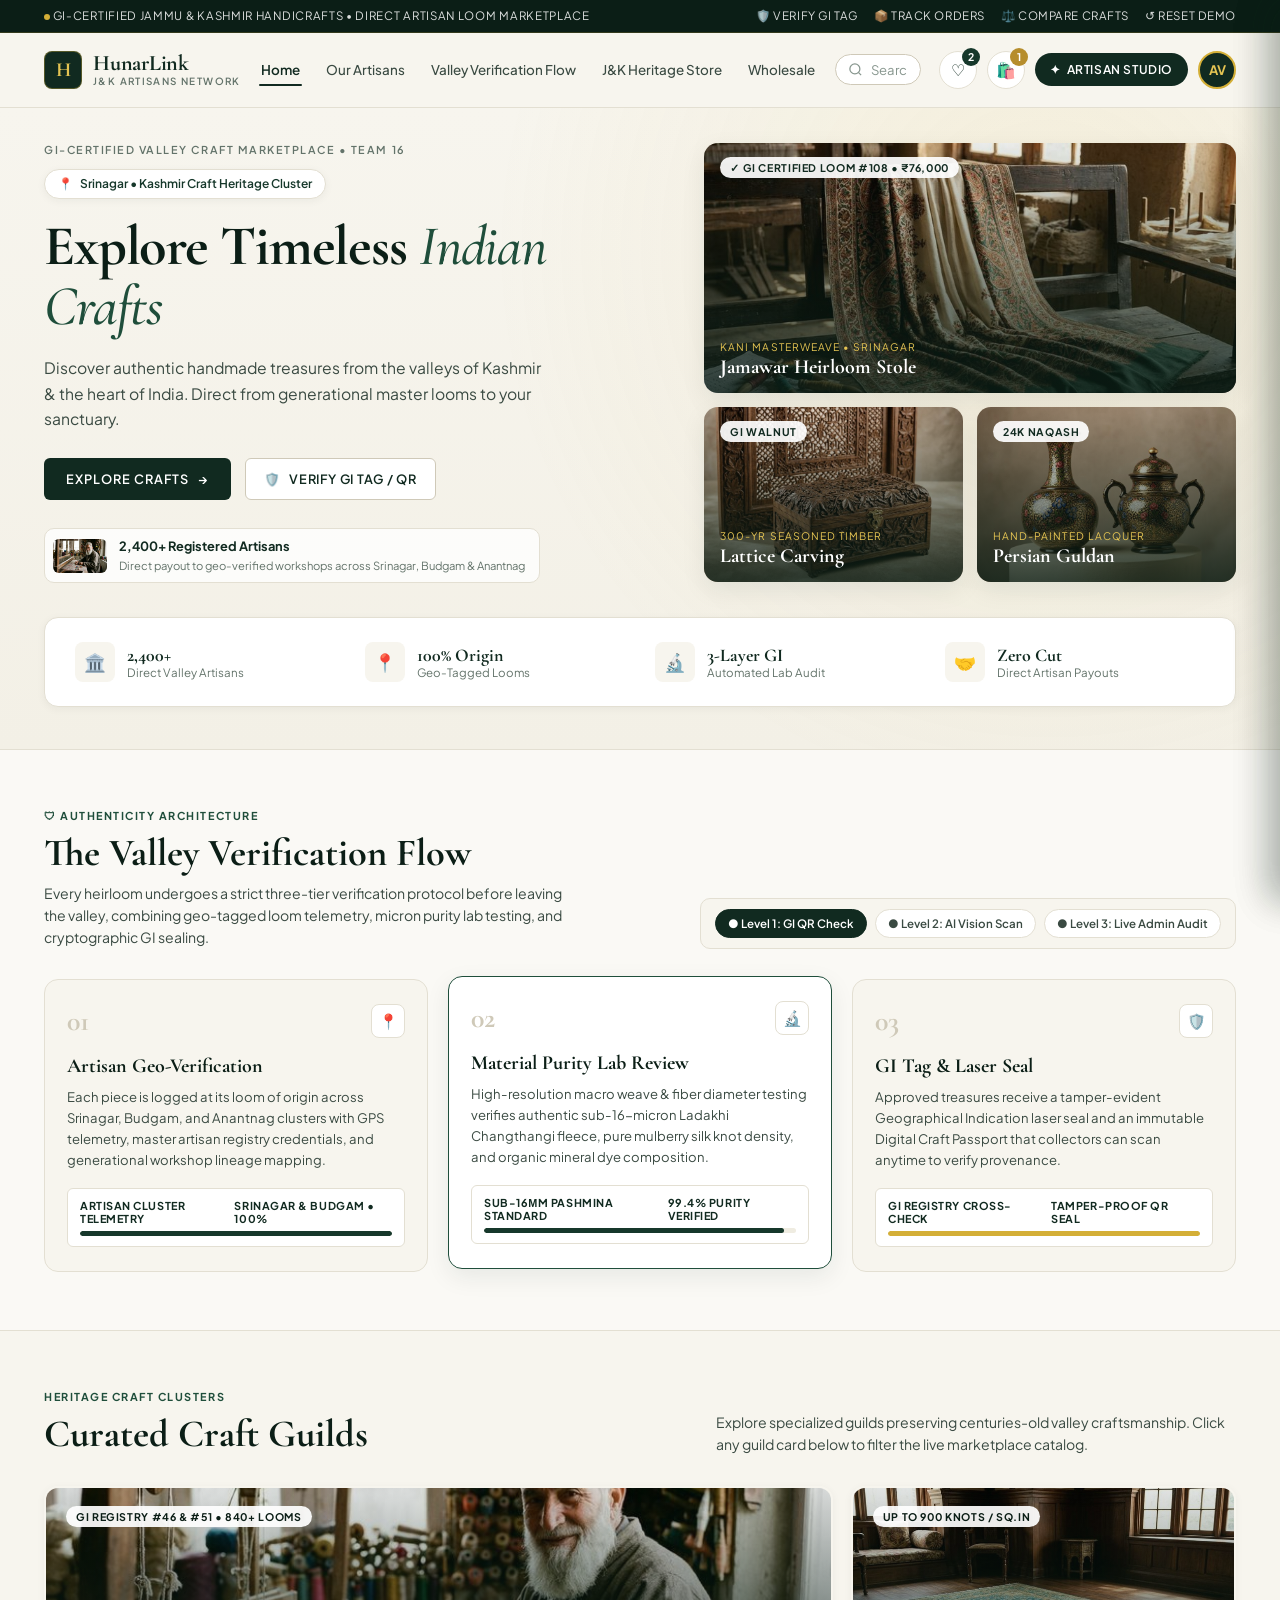
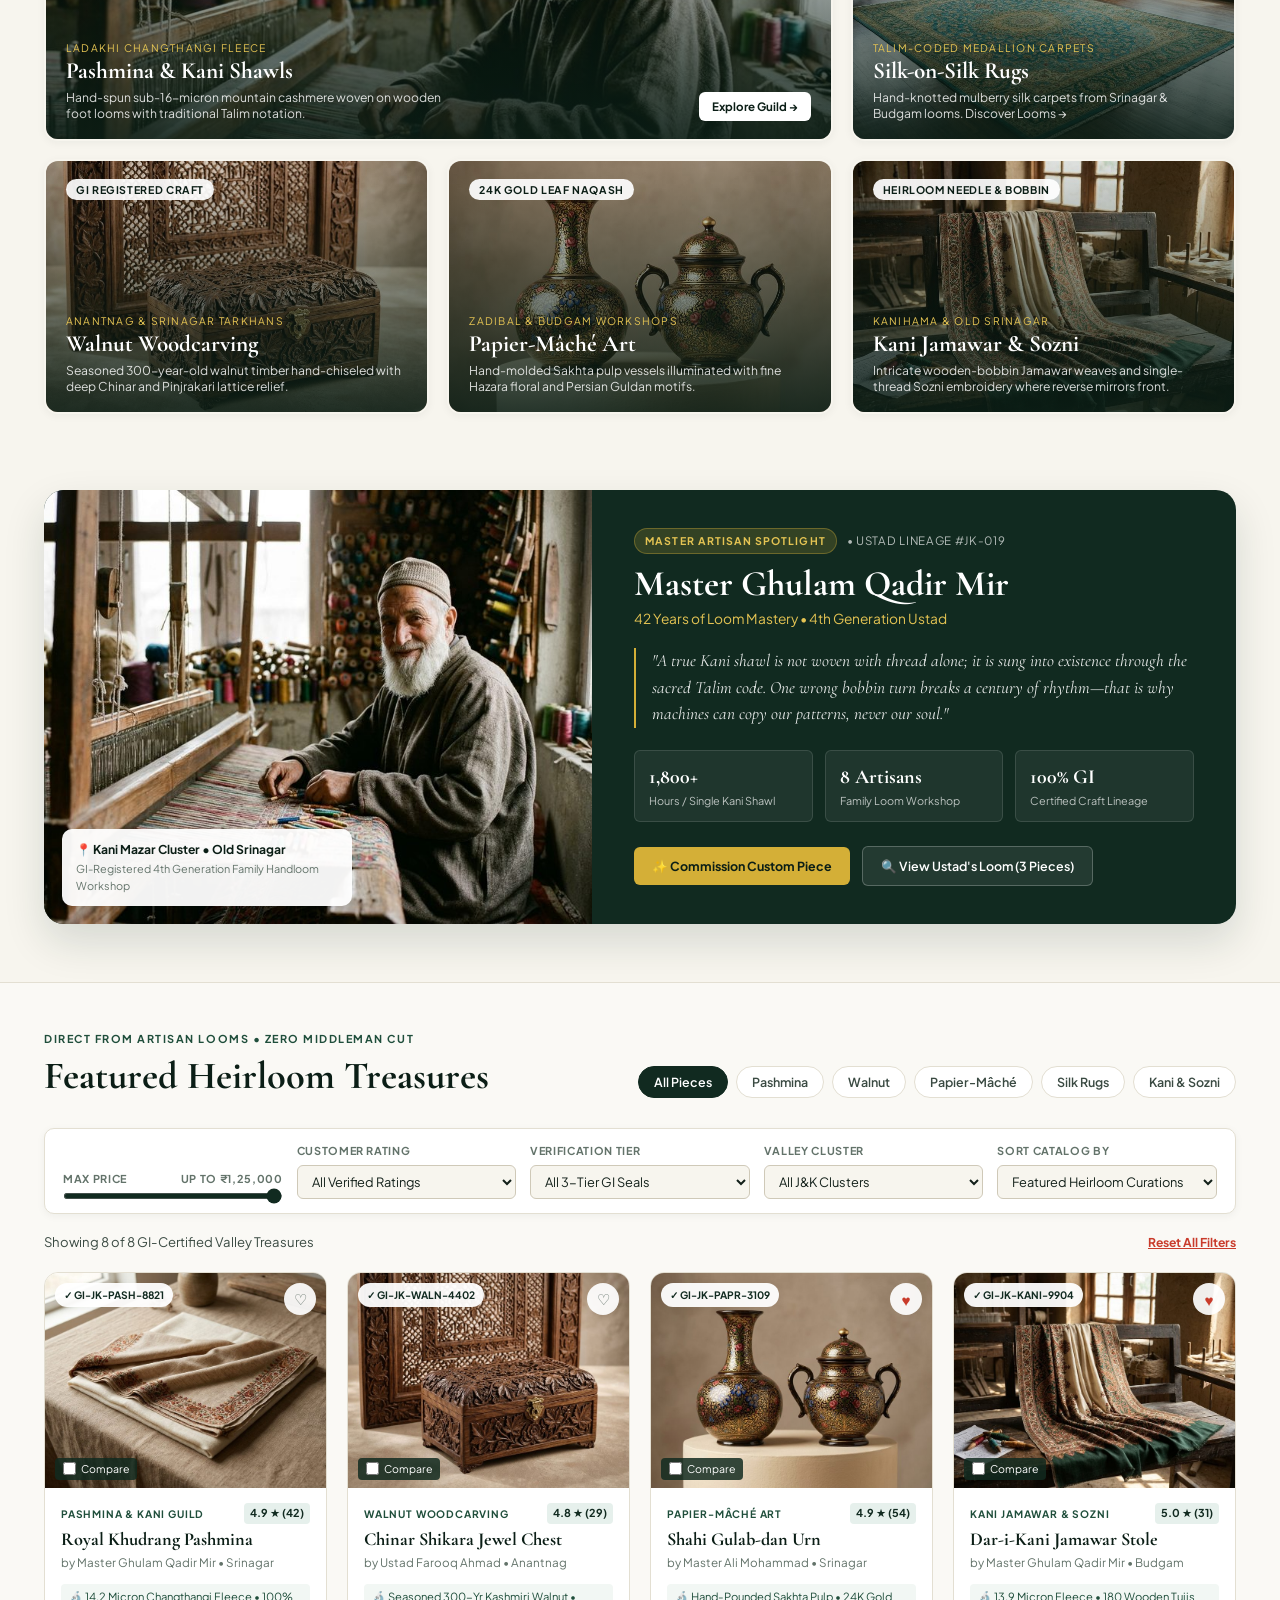
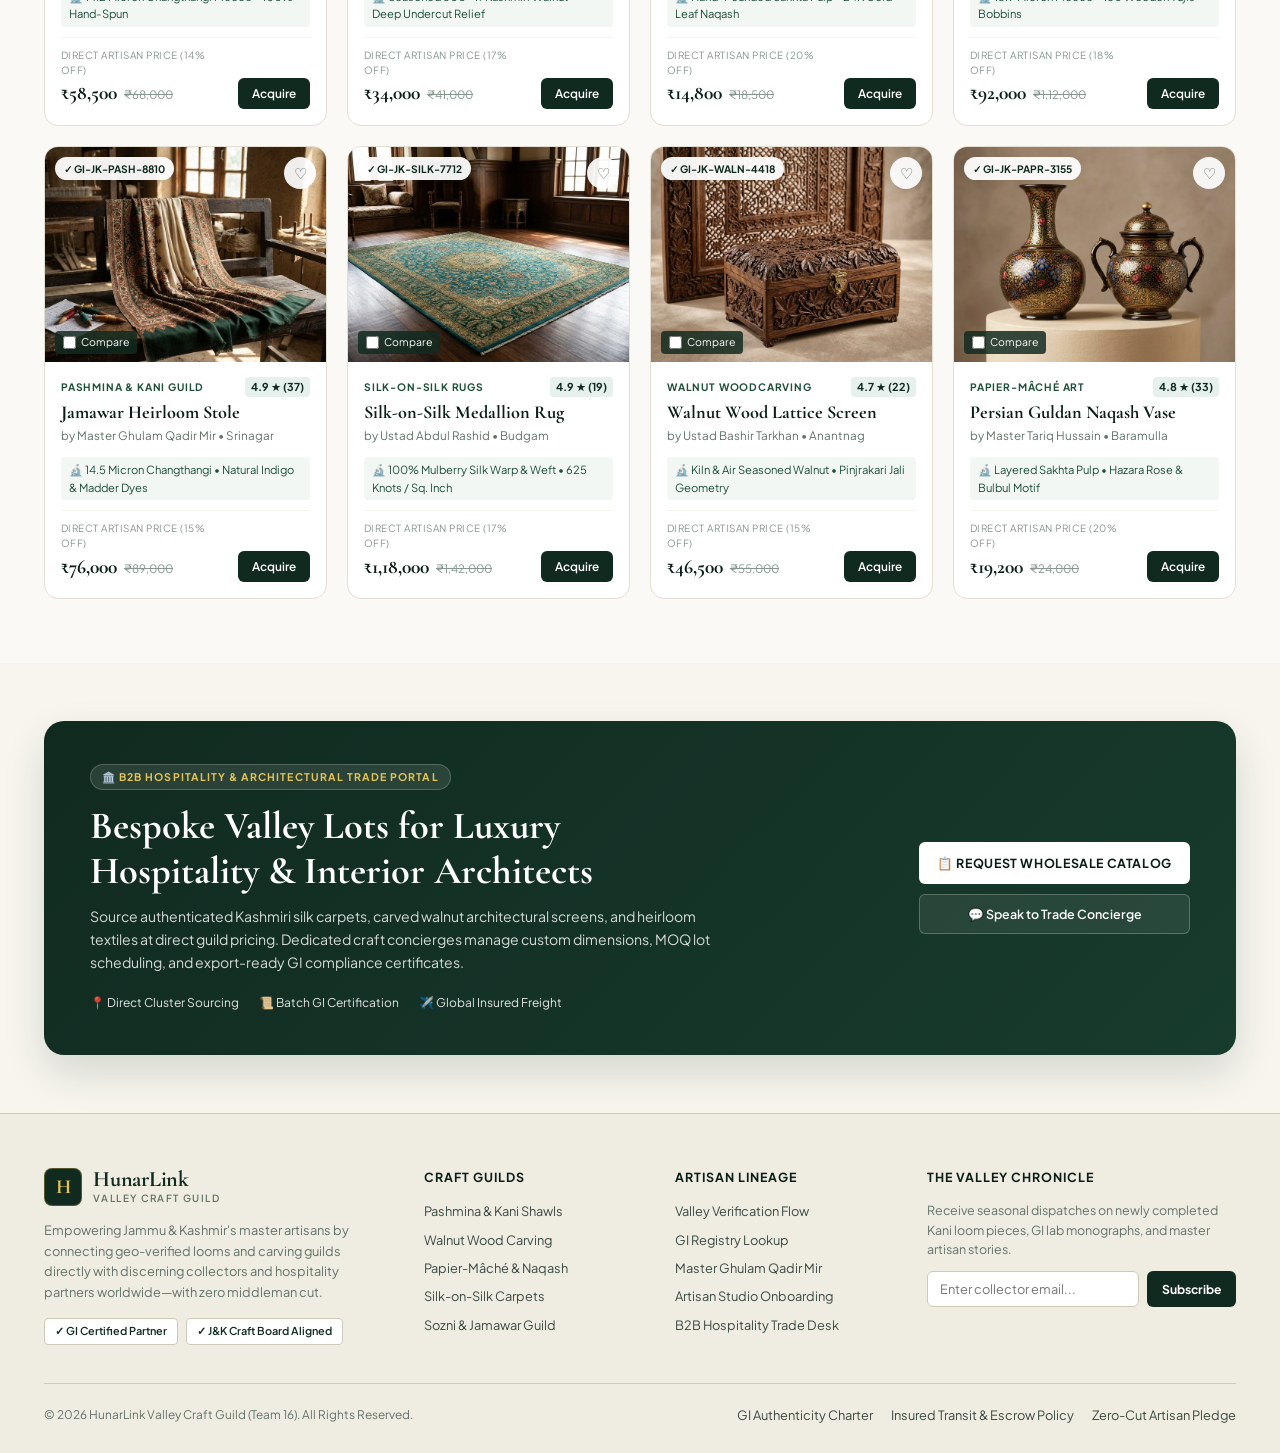
==== hunarlink_valley_craft_guild_gi_certified_kashmiri_handicrafts_marketplace.html @ dc8dcd60 "Initial public HunarLink marketplace site" ====
<!DOCTYPE html>
<html lang="en">
<head>
  <meta charset="UTF-8">
  <meta name="viewport" content="width=device-width, initial-scale=1.0">
  <title>HunarLink — Valley Craft Guild | GI-Certified Kashmiri Handicrafts Marketplace</title>
  <link rel="preconnect" href="https://fonts.googleapis.com">
  <link rel="preconnect" href="https://fonts.gstatic.com" crossorigin>
  <link href="https://fonts.googleapis.com/css2?family=Cormorant+Garamond:ital,wght@0,600;0,700;1,500&family=Plus+Jakarta+Sans:wght@400;500;600;700&display=swap" rel="stylesheet" media="print" onload="this.media='all'">
  <link rel="stylesheet" href="hunarlink_valley_craft_guild_gi_certified_kashmiri_handicrafts_marketplace.css">
</head>
<body>

  <!-- 1. Top Utility Bar -->
  <div class="utility-bar">
    <div class="container utility-inner">
      <div class="utility-left">
        <span><span class="utility-dot"></span> GI-Certified Jammu &amp; Kashmir Handicrafts • Direct Artisan Loom Marketplace</span>
      </div>
      <div class="utility-actions">
        <button type="button" class="utility-link-btn" onclick="openGiVerifyModal('GI-JK-PASH-8821')">🛡️ Verify GI Tag</button>
        <button type="button" class="utility-link-btn" onclick="openOrdersModal()">📦 Track Orders</button>
        <button type="button" class="utility-link-btn" onclick="openCompareModal()">⚖️ Compare Crafts</button>
        <button type="button" class="utility-link-btn" onclick="resetDemoStorage()">↺ Reset Demo</button>
      </div>
    </div>
  </div>

  <!-- Sticky Main Header -->
  <header class="site-header" id="site-header">
    <div class="container header-inner">
      <button type="button" class="brand-logo" id="brand-home-trigger" onclick="resetAllFilters(); window.scrollTo({top:0, behavior:'smooth'})">
        <span class="brand-emblem">H</span>
        <span class="brand-text-wrap">
          <span class="brand-title">HunarLink</span>
          <span class="brand-subtitle">J&amp;K Artisans Network </span>
        </span>
      </button>

      <nav class="main-nav" aria-label="Primary Navigation">
        <button type="button" class="nav-item-btn active" onclick="window.scrollTo({top:0, behavior:'smooth'})">Home</button>
        <button type="button" class="nav-item-btn" onclick="document.getElementById('craft-guilds-section').scrollIntoView({behavior:'smooth'})">Our Artisans </button>
        <button type="button" class="nav-item-btn" onclick="document.getElementById('verification-section').scrollIntoView({behavior:'smooth'})">Valley Verification Flow</button>
        <button type="button" class="nav-item-btn" onclick="document.getElementById('marketplace-section').scrollIntoView({behavior:'smooth'})">J&K Heritage Store</button>
        <button type="button" class="nav-item-btn" onclick="document.getElementById('b2b-wholesale-section').scrollIntoView({behavior:'smooth'})">Wholesale</button>
      </nav>

      <!-- Live Search Bar -->
      <div class="header-search-wrap">
        <div class="header-search-box">
          <svg class="search-icon-svg" viewBox="0 0 24 24" fill="none" stroke="currentColor" stroke-width="2">
            <circle cx="11" cy="11" r="8"></circle>
            <line x1="21" y1="21" x2="16.65" y2="16.65"></line>
          </svg>
          <input type="text" id="global-search-input" class="header-search-input" placeholder="Search craft, artisan, GI ID...">
          <button type="button" id="search-clear-btn" class="search-clear-btn" aria-label="Clear Search">✕</button>
        </div>
        <div id="search-suggestions" class="search-suggestions-dropdown"></div>
      </div>

      <!-- Right Controls: Wishlist, Cart, Artisan Studio, Profile -->
      <div class="header-controls">
        <button type="button" class="icon-badge-btn" id="wishlist-btn" onclick="toggleDrawer('wishlist-drawer', true)" aria-label="Open Wishlist">
          <span>♡</span>
          <span class="badge-counter" id="wishlist-count">2</span>
        </button>

        <button type="button" class="icon-badge-btn" id="cart-btn" onclick="toggleDrawer('cart-drawer', true)" aria-label="Open Shopping Bag">
          <span>🛍️</span>
          <span class="badge-counter gold" id="cart-count">1</span>
        </button>

        <button type="button" class="btn-artisan-studio" id="artisan-studio-btn" onclick="openArtisanStudioModal()">
          <span>✦</span> Artisan Studio
        </button>

        <div class="profile-dropdown-wrap">
          <button type="button" class="profile-avatar-btn" id="profile-menu-btn" aria-label="Collector Profile Menu">AV</button>
          <div class="profile-menu" id="profile-menu">
            <div class="profile-menu-header">
              <div class="profile-menu-name">Demo Collector</div>
              <div class="profile-menu-role">Verified Valley Collector • J&amp;K</div>
            </div>
            <button type="button" class="profile-menu-item" onclick="openOrdersModal()">
              <span>📦 My Orders &amp; Live Tracking</span>
              <span>→</span>
            </button>
            <button type="button" class="profile-menu-item" onclick="toggleDrawer('wishlist-drawer', true)">
              <span>♡ Saved Heirloom Wishlist</span>
              <span>→</span>
            </button>
            <button type="button" class="profile-menu-item" onclick="openGiVerifyModal('GI-JK-PASH-8821')">
              <span>🛡️ GI Registry Verifier</span>
              <span>→</span>
            </button>
            <button type="button" class="profile-menu-item" onclick="resetDemoStorage()">
              <span>↺ Reset Demo Catalog</span>
              <span>→</span>
            </button>
          </div>
        </div>
      </div>
    </div>
  </header>

  <!-- 2. Hero Showcase Section -->
  <section class="hero-section" id="hero-section">
    <div class="container">
      <div class="hero-grid">
        <div>
          <div class="hero-overline">GI-CERTIFIED VALLEY CRAFT MARKETPLACE • TEAM 16</div>
          <div class="hero-location-pill">
            <span>📍</span>
            <span>Srinagar • Kashmir Craft Heritage Cluster</span>
          </div>
          <h1 class="hero-title">
            Explore Timeless <em>Indian Crafts</em>
          </h1>
          <p class="hero-subtitle">
            Discover authentic handmade treasures from the valleys of Kashmir &amp; the heart of India. Direct from generational master looms to your sanctuary.
          </p>
          <div class="hero-cta-row">
            <button type="button" class="btn-primary-forest" id="hero-explore-btn" onclick="document.getElementById('marketplace-section').scrollIntoView({behavior:'smooth'})">
              <span>Explore Crafts</span>
              <span>→</span>
            </button>
            <button type="button" class="btn-outline-ivory" id="hero-verify-btn" onclick="openGiVerifyModal('GI-JK-PASH-8810')">
              <span>🛡️</span>
              <span>Verify GI Tag / QR</span>
            </button>
          </div>

          <div class="hero-artisan-proof">
            <img src="assets/image_1.jpg" alt="Registered Kashmiri Artisans" class="proof-thumb">
            <div>
              <div class="proof-title">2,400+ Registered Artisans</div>
              <div class="proof-sub">Direct payout to geo-verified workshops across Srinagar, Budgam &amp; Anantnag</div>
            </div>
          </div>
        </div>

        <!-- Right 3-Card Bento Collage -->
        <div class="hero-bento">
          <button type="button" class="bento-card bento-main" onclick="openProductModal('hl-pash-005')">
            <img src="assets/image_2.jpg" alt="Jamawar Heirloom Stole">
            <div class="bento-overlay">
              <span class="bento-top-pill">✓ GI Certified Loom #108 • ₹76,000</span>
              <div>
                <span class="bento-kicker">Kani Masterweave • Srinagar</span>
                <div class="bento-name">Jamawar Heirloom Stole</div>
              </div>
            </div>
          </button>

          <button type="button" class="bento-card" onclick="openProductModal('hl-waln-007')">
            <img src="assets/image_3.jpg" alt="Walnut Wood Lattice Carving">
            <div class="bento-overlay">
              <span class="bento-top-pill">GI Walnut</span>
              <div>
                <span class="bento-kicker">300-Yr Seasoned Timber</span>
                <div class="bento-name">Lattice Carving</div>
              </div>
            </div>
          </button>

          <button type="button" class="bento-card" onclick="openProductModal('hl-papr-008')">
            <img src="assets/image_4.jpg" alt="Persian Guldan Papier-Mache">
            <div class="bento-overlay">
              <span class="bento-top-pill">24K Naqash</span>
              <div>
                <span class="bento-kicker">Hand-Painted Lacquer</span>
                <div class="bento-name">Persian Guldan</div>
              </div>
            </div>
          </button>
        </div>
      </div>

      <!-- 4-KPI Trust Bar -->
      <div class="trust-bar">
        <button type="button" class="trust-item" onclick="document.getElementById('artisan-spotlight-section').scrollIntoView({behavior:'smooth'})">
          <div class="trust-icon-box">🏛️</div>
          <div>
            <div class="trust-value">2,400+</div>
            <div class="trust-label">Direct Valley Artisans</div>
          </div>
        </button>

        <button type="button" class="trust-item" onclick="openGiVerifyModal('GI-JK-PASH-8821')">
          <div class="trust-icon-box">📍</div>
          <div>
            <div class="trust-value">100% Origin</div>
            <div class="trust-label">Geo-Tagged Looms</div>
          </div>
        </button>

        <button type="button" class="trust-item" onclick="document.getElementById('verification-section').scrollIntoView({behavior:'smooth'})">
          <div class="trust-icon-box">🔬</div>
          <div>
            <div class="trust-value">3-Layer GI</div>
            <div class="trust-label">Automated Lab Audit</div>
          </div>
        </button>

        <button type="button" class="trust-item" onclick="toggleDrawer('cart-drawer', true)">
          <div class="trust-icon-box">🤝</div>
          <div>
            <div class="trust-value">Zero Cut</div>
            <div class="trust-label">Direct Artisan Payouts</div>
          </div>
        </button>
      </div>
    </div>
  </section>

  <!-- 3. The Valley Verification Flow -->
  <section class="verification-section" id="verification-section">
    <div class="container">
      <div class="section-header-split">
        <div>
          <div class="section-kicker">🛡 AUTHENTICITY ARCHITECTURE</div>
          <h2 class="section-title">The Valley Verification Flow</h2>
          <p class="section-desc">
            Every heirloom undergoes a strict three-tier verification protocol before leaving the valley, combining geo-tagged loom telemetry, micron purity lab testing, and cryptographic GI sealing.
          </p>
        </div>
        <div class="verification-pills-box">
          <button type="button" class="verify-pill-btn active" onclick="openGiVerifyModal('GI-JK-PASH-8821')">● Level 1: GI QR Check</button>
          <button type="button" class="verify-pill-btn" onclick="openGiVerifyModal('GI-JK-KANI-9904')">● Level 2: AI Vision Scan</button>
          <button type="button" class="verify-pill-btn" onclick="openGiVerifyModal('GI-JK-SILK-7712')">● Level 3: Live Admin Audit</button>
        </div>
      </div>

      <div class="verification-cards-grid">
        <button type="button" class="verify-step-card" onclick="openGiVerifyModal('GI-JK-PASH-8821')">
          <div>
            <div class="verify-card-top">
              <span class="verify-step-num">01</span>
              <span class="verify-step-icon">📍</span>
            </div>
            <h3 class="verify-step-title">Artisan Geo-Verification</h3>
            <p class="verify-step-body">
              Each piece is logged at its loom of origin across Srinagar, Budgam, and Anantnag clusters with GPS telemetry, master artisan registry credentials, and generational workshop lineage mapping.
            </p>
          </div>
          <div class="verify-meter-box">
            <div class="verify-meter-labels">
              <span>Artisan Cluster Telemetry</span>
              <span>Srinagar &amp; Budgam • 100%</span>
            </div>
            <div class="verify-meter-bar">
              <div class="verify-meter-fill" style="width: 100%;"></div>
            </div>
          </div>
        </button>

        <button type="button" class="verify-step-card highlighted" onclick="openGiVerifyModal('GI-JK-KANI-9904')">
          <div>
            <div class="verify-card-top">
              <span class="verify-step-num">02</span>
              <span class="verify-step-icon">🔬</span>
            </div>
            <h3 class="verify-step-title">Material Purity Lab Review</h3>
            <p class="verify-step-body">
              High-resolution macro weave &amp; fiber diameter testing verifies authentic sub-16-micron Ladakhi Changthangi fleece, pure mulberry silk knot density, and organic mineral dye composition.
            </p>
          </div>
          <div class="verify-meter-box">
            <div class="verify-meter-labels">
              <span>Sub-16µm Pashmina Standard</span>
              <span>99.4% Purity Verified</span>
            </div>
            <div class="verify-meter-bar">
              <div class="verify-meter-fill" style="width: 96%;"></div>
            </div>
          </div>
        </button>

        <button type="button" class="verify-step-card" onclick="openGiVerifyModal('GI-JK-SILK-7712')">
          <div>
            <div class="verify-card-top">
              <span class="verify-step-num">03</span>
              <span class="verify-step-icon">🛡️</span>
            </div>
            <h3 class="verify-step-title">GI Tag &amp; Laser Seal</h3>
            <p class="verify-step-body">
              Approved treasures receive a tamper-evident Geographical Indication laser seal and an immutable Digital Craft Passport that collectors can scan anytime to verify provenance.
            </p>
          </div>
          <div class="verify-meter-box">
            <div class="verify-meter-labels">
              <span>GI Registry Cross-Check</span>
              <span>Tamper-Proof QR Seal</span>
            </div>
            <div class="verify-meter-bar">
              <div class="verify-meter-fill gold" style="width: 100%;"></div>
            </div>
          </div>
        </button>
      </div>
    </div>
  </section>

  <!-- 4. Curated Craft Guilds (5-Card Bento Grid) -->
  <section class="guilds-section" id="craft-guilds-section">
    <div class="container">
      <div class="section-header-split">
        <div>
          <div class="section-kicker">HERITAGE CRAFT CLUSTERS</div>
          <h2 class="section-title">Curated Craft Guilds</h2>
        </div>
        <p class="section-desc" style="margin-top: 0;">
          Explore specialized guilds preserving centuries-old valley craftsmanship. Click any guild card below to filter the live marketplace catalog.
        </p>
      </div>

      <div class="guilds-bento-grid">
        <button type="button" class="guild-bento-card span-2" data-guild="pashmina" onclick="setCategoryFilter('pashmina', true)">
          <img src="assets/image_1.jpg" alt="Pashmina and Kani Shawls Guild">
          <div class="guild-bento-overlay">
            <span class="guild-top-tag">GI Registry #46 &amp; #51 • 840+ Looms</span>
            <div class="guild-bottom-row">
              <div>
                <div class="guild-card-kicker">Ladakhi Changthangi Fleece</div>
                <div class="guild-card-title">Pashmina &amp; Kani Shawls</div>
                <p class="guild-card-desc">Hand-spun sub-16-micron mountain cashmere woven on wooden foot looms with traditional Talim notation.</p>
              </div>
              <span class="guild-cta-pill">Explore Guild →</span>
            </div>
          </div>
        </button>

        <button type="button" class="guild-bento-card" data-guild="silk-rugs" onclick="setCategoryFilter('silk-rugs', true)">
          <img src="assets/image_5.jpg" alt="Silk-on-Silk Rugs Guild">
          <div class="guild-bento-overlay">
            <span class="guild-top-tag">Up to 900 Knots / Sq.In</span>
            <div>
              <div class="guild-card-kicker">Talim-Coded Medallion Carpets</div>
              <div class="guild-card-title">Silk-on-Silk Rugs</div>
              <p class="guild-card-desc">Hand-knotted mulberry silk carpets from Srinagar &amp; Budgam looms. Discover Looms →</p>
            </div>
          </div>
        </button>

        <button type="button" class="guild-bento-card" data-guild="walnut" onclick="setCategoryFilter('walnut', true)">
          <img src="assets/image_3.jpg" alt="Walnut Woodcarving Guild">
          <div class="guild-bento-overlay">
            <span class="guild-top-tag">GI Registered Craft</span>
            <div>
              <div class="guild-card-kicker">Anantnag &amp; Srinagar Tarkhans</div>
              <div class="guild-card-title">Walnut Woodcarving</div>
              <p class="guild-card-desc">Seasoned 300-year-old walnut timber hand-chiseled with deep Chinar and Pinjrakari lattice relief.</p>
            </div>
          </div>
        </button>

        <button type="button" class="guild-bento-card" data-guild="papier-mache" onclick="setCategoryFilter('papier-mache', true)">
          <img src="assets/image_4.jpg" alt="Papier-Mache Art Guild">
          <div class="guild-bento-overlay">
            <span class="guild-top-tag">24K Gold Leaf Naqash</span>
            <div>
              <div class="guild-card-kicker">Zadibal &amp; Budgam Workshops</div>
              <div class="guild-card-title">Papier-Mâché Art</div>
              <p class="guild-card-desc">Hand-molded Sakhta pulp vessels illuminated with fine Hazara floral and Persian Guldan motifs.</p>
            </div>
          </div>
        </button>

        <button type="button" class="guild-bento-card" data-guild="sozni" onclick="setCategoryFilter('sozni', true)">
          <img src="assets/image_2.jpg" alt="Kani Jamawar and Sozni Guild">
          <div class="guild-bento-overlay">
            <span class="guild-top-tag">Heirloom Needle &amp; Bobbin</span>
            <div>
              <div class="guild-card-kicker">Kanihama &amp; Old Srinagar</div>
              <div class="guild-card-title">Kani Jamawar &amp; Sozni</div>
              <p class="guild-card-desc">Intricate wooden-bobbin Jamawar weaves and single-thread Sozni embroidery where reverse mirrors front.</p>
            </div>
          </div>
        </button>
      </div>
    </div>
  </section>

  <!-- 5. Master Artisan Spotlight -->
  <section class="spotlight-section" id="artisan-spotlight-section">
    <div class="container">
      <div class="spotlight-card">
        <div class="spotlight-img-col">
          <img src="assets/image_1.jpg" alt="Master Ghulam Qadir Mir at his Kani Loom">
          <div class="spotlight-floating-badge">
            <div class="spotlight-badge-title">📍 Kani Mazar Cluster • Old Srinagar</div>
            <div class="spotlight-badge-sub">GI-Registered 4th Generation Family Handloom Workshop</div>
          </div>
        </div>

        <div class="spotlight-content-col">
          <div class="spotlight-kicker-row">
            <span class="spotlight-pill">Master Artisan Spotlight</span>
            <span class="spotlight-lineage">• Ustad Lineage #JK-019</span>
          </div>
          <h2 class="spotlight-name">Master Ghulam Qadir Mir</h2>
          <div class="spotlight-role">42 Years of Loom Mastery • 4th Generation Ustad</div>
          <blockquote class="spotlight-quote">
            "A true Kani shawl is not woven with thread alone; it is sung into existence through the sacred Talim code. One wrong bobbin turn breaks a century of rhythm—that is why machines can copy our patterns, never our soul."
          </blockquote>

          <div class="spotlight-stats-row">
            <div class="spotlight-stat-box">
              <div class="spotlight-stat-val">1,800+</div>
              <div class="spotlight-stat-lbl">Hours / Single Kani Shawl</div>
            </div>
            <div class="spotlight-stat-box">
              <div class="spotlight-stat-val">8 Artisans</div>
              <div class="spotlight-stat-lbl">Family Loom Workshop</div>
            </div>
            <div class="spotlight-stat-box">
              <div class="spotlight-stat-val">100% GI</div>
              <div class="spotlight-stat-lbl">Certified Craft Lineage</div>
            </div>
          </div>

          <div class="spotlight-actions">
            <button type="button" class="btn-gold" id="commission-custom-btn" onclick="openCommissionModal()">
              <span>✨ Commission Custom Piece</span>
            </button>
            <button type="button" class="btn-outline-dark" id="view-ustad-loom-btn" onclick="filterByMasterUstad()">
              <span>🔍 View Ustad's Loom (3 Pieces)</span>
            </button>
          </div>
        </div>
      </div>
    </div>
  </section>

  <!-- 6. Featured Heirloom Treasures (Full Flipkart-Style Marketplace) -->
  <section class="marketplace-section" id="marketplace-section">
    <div class="container">
      <div class="section-header-split">
        <div>
          <div class="section-kicker">DIRECT FROM ARTISAN LOOMS • ZERO MIDDLEMAN CUT</div>
          <h2 class="section-title">Featured Heirloom Treasures</h2>
        </div>

        <div class="category-pills-row">
          <button type="button" class="cat-pill-btn active" data-cat="all" onclick="setCategoryFilter('all')">All Pieces</button>
          <button type="button" class="cat-pill-btn" data-cat="pashmina" onclick="setCategoryFilter('pashmina')">Pashmina</button>
          <button type="button" class="cat-pill-btn" data-cat="walnut" onclick="setCategoryFilter('walnut')">Walnut</button>
          <button type="button" class="cat-pill-btn" data-cat="papier-mache" onclick="setCategoryFilter('papier-mache')">Papier-Mâché</button>
          <button type="button" class="cat-pill-btn" data-cat="silk-rugs" onclick="setCategoryFilter('silk-rugs')">Silk Rugs</button>
          <button type="button" class="cat-pill-btn" data-cat="sozni" onclick="setCategoryFilter('sozni')">Kani &amp; Sozni</button>
        </div>
      </div>

      <!-- Flipkart-Style Multi-Filter & Sort Toolbar -->
      <div class="flipkart-filter-bar">
        <div class="filter-group">
          <label class="filter-label" for="price-range-slider">
            <span>Max Price</span>
            <span id="price-slider-val">Up to ₹1,25,000</span>
          </label>
          <input type="range" id="price-range-slider" class="filter-range" min="14000" max="125000" step="1000" value="125000">
        </div>

        <div class="filter-group">
          <label class="filter-label" for="rating-filter">Customer Rating</label>
          <select id="rating-filter" class="filter-select">
            <option value="0">All Verified Ratings</option>
            <option value="4.8">4.8 ★ &amp; Above</option>
            <option value="4.9">4.9 ★ &amp; Above</option>
          </select>
        </div>

        <div class="filter-group">
          <label class="filter-label" for="gi-tier-filter">Verification Tier</label>
          <select id="gi-tier-filter" class="filter-select">
            <option value="0">All 3-Tier GI Seals</option>
            <option value="3">Level 3: Ustad Laser Seal</option>
            <option value="2">Level 2+: Lab Purity Audited</option>
          </select>
        </div>

        <div class="filter-group">
          <label class="filter-label" for="district-filter">Valley Cluster</label>
          <select id="district-filter" class="filter-select">
            <option value="all">All J&amp;K Clusters</option>
            <option value="Srinagar">Srinagar Cluster</option>
            <option value="Budgam">Budgam Cluster</option>
            <option value="Anantnag">Anantnag Cluster</option>
            <option value="Baramulla">Baramulla Cluster</option>
          </select>
        </div>

        <div class="filter-group">
          <label class="filter-label" for="sort-select">Sort Catalog By</label>
          <select id="sort-select" class="filter-select">
            <option value="featured">Featured Heirloom Curations</option>
            <option value="price-asc">Price: Low to High</option>
            <option value="price-desc">Price: High to Low</option>
            <option value="rating-desc">Collector Rating: High to Low</option>
            <option value="hours-desc">Loom Hours: Most Intricate</option>
          </select>
        </div>
      </div>

      <div class="active-filters-strip">
        <div class="results-summary-text" id="results-summary">Showing 8 of 8 GI-Certified Valley Treasures</div>
        <div class="active-chips-wrap">
          <div id="active-filter-chips" style="display: flex; gap: 6px; flex-wrap: wrap;"></div>
          <button type="button" class="btn-reset-filters" id="clear-filters-btn" onclick="resetAllFilters()">Reset All Filters</button>
        </div>
      </div>

      <!-- Dynamic Product Cards Grid -->
      <div class="product-grid" id="product-grid"></div>
    </div>
  </section>

  <!-- 7. B2B Wholesale Banner -->
  <section class="b2b-section" id="b2b-wholesale-section">
    <div class="container">
      <div class="b2b-banner-card">
        <div class="b2b-left">
          <span class="b2b-pill">🏛️ B2B Hospitality &amp; Architectural Trade Portal</span>
          <h2 class="b2b-title">Bespoke Valley Lots for Luxury Hospitality &amp; Interior Architects</h2>
          <p class="b2b-desc">
            Source authenticated Kashmiri silk carpets, carved walnut architectural screens, and heirloom textiles at direct guild pricing. Dedicated craft concierges manage custom dimensions, MOQ lot scheduling, and export-ready GI compliance certificates.
          </p>
          <div class="b2b-perks-row">
            <span>📍 Direct Cluster Sourcing</span>
            <span>📜 Batch GI Certification</span>
            <span>✈️ Global Insured Freight</span>
          </div>
        </div>

        <div class="b2b-right-actions">
          <button type="button" class="btn-white-solid" id="request-wholesale-btn" onclick="openB2BModal()">
            📋 Request Wholesale Catalog
          </button>
          <button type="button" class="btn-outline-dark" id="trade-concierge-btn" style="text-align: center; justify-content: center;" onclick="openB2BModal()">
            💬 Speak to Trade Concierge
          </button>
        </div>
      </div>
    </div>
  </section>

  <!-- 8. Footer & The Valley Chronicle -->
  <footer class="site-footer" id="site-footer">
    <div class="container">
      <div class="footer-grid">
        <div>
          <div class="brand-logo">
            <span class="brand-emblem">H</span>
            <span class="brand-text-wrap">
              <span class="brand-title">HunarLink</span>
              <span class="brand-subtitle">Valley Craft Guild</span>
            </span>
          </div>
          <p class="footer-brand-desc">
            Empowering Jammu &amp; Kashmir's master artisans by connecting geo-verified looms and carving guilds directly with discerning collectors and hospitality partners worldwide—with zero middleman cut.
          </p>
          <div class="footer-badges-row">
            <span class="footer-mini-badge">✓ GI Certified Partner</span>
            <span class="footer-mini-badge">✓ J&amp;K Craft Board Aligned</span>
          </div>
        </div>

        <div>
          <div class="footer-col-title">Craft Guilds</div>
          <ul class="footer-links-list">
            <li><button type="button" class="footer-link-btn" onclick="setCategoryFilter('pashmina', true)">Pashmina &amp; Kani Shawls</button></li>
            <li><button type="button" class="footer-link-btn" onclick="setCategoryFilter('walnut', true)">Walnut Wood Carving</button></li>
            <li><button type="button" class="footer-link-btn" onclick="setCategoryFilter('papier-mache', true)">Papier-Mâché &amp; Naqash</button></li>
            <li><button type="button" class="footer-link-btn" onclick="setCategoryFilter('silk-rugs', true)">Silk-on-Silk Carpets</button></li>
            <li><button type="button" class="footer-link-btn" onclick="setCategoryFilter('sozni', true)">Sozni &amp; Jamawar Guild</button></li>
          </ul>
        </div>

        <div>
          <div class="footer-col-title">Artisan Lineage</div>
          <ul class="footer-links-list">
            <li><button type="button" class="footer-link-btn" onclick="document.getElementById('verification-section').scrollIntoView({behavior:'smooth'})">Valley Verification Flow</button></li>
            <li><button type="button" class="footer-link-btn" onclick="openGiVerifyModal('GI-JK-PASH-8821')">GI Registry Lookup</button></li>
            <li><button type="button" class="footer-link-btn" onclick="filterByMasterUstad()">Master Ghulam Qadir Mir</button></li>
            <li><button type="button" class="footer-link-btn" onclick="openArtisanStudioModal()">Artisan Studio Onboarding</button></li>
            <li><button type="button" class="footer-link-btn" onclick="openB2BModal()">B2B Hospitality Trade Desk</button></li>
          </ul>
        </div>

        <div>
          <div class="footer-col-title">The Valley Chronicle</div>
          <p style="font-size: 0.78rem; color: var(--text-500);">
            Receive seasonal dispatches on newly completed Kani loom pieces, GI lab monographs, and master artisan stories.
          </p>
          <form class="newsletter-form" id="newsletter-form">
            <input type="email" id="newsletter-email" class="newsletter-input" required placeholder="Enter collector email...">
            <button type="submit" class="btn-subscribe">Subscribe</button>
          </form>
        </div>
      </div>

      <div class="footer-bottom-bar">
        <div>© 2026 HunarLink Valley Craft Guild (Team 16). All Rights Reserved.</div>
        <div class="footer-policy-links">
          <button type="button" class="footer-link-btn" onclick="openGiVerifyModal('GI-JK-PASH-8821')">GI Authenticity Charter</button>
          <button type="button" class="footer-link-btn" onclick="openOrdersModal()">Insured Transit &amp; Escrow Policy</button>
          <button type="button" class="footer-link-btn" onclick="openArtisanStudioModal()">Zero-Cut Artisan Pledge</button>
        </div>
      </div>
    </div>
  </footer>

  <!-- ==========================================================================
       Interactive Slide-Over Drawers & Modals
       ========================================================================== -->

  <!-- Shopping Cart Drawer -->
  <aside class="slide-drawer" id="cart-drawer" aria-label="Shopping Cart Drawer">
    <div class="drawer-header">
      <div class="drawer-title">🛍️ Valley Acquisition Bag</div>
      <button type="button" class="drawer-close-btn" onclick="toggleDrawer('cart-drawer', false)">✕</button>
    </div>
    <div class="drawer-body" id="cart-drawer-body"></div>
    <div class="drawer-footer" id="cart-drawer-footer"></div>
  </aside>

  <!-- Wishlist Drawer -->
  <aside class="slide-drawer" id="wishlist-drawer" aria-label="Saved Wishlist Drawer">
    <div class="drawer-header">
      <div class="drawer-title">♡ Saved Heirloom Wishlist</div>
      <button type="button" class="drawer-close-btn" onclick="toggleDrawer('wishlist-drawer', false)">✕</button>
    </div>
    <div class="drawer-body" id="wishlist-drawer-body"></div>
  </aside>

  <!-- Product Detail Modal -->
  <div class="backdrop-overlay" id="product-detail-modal">
    <div class="modal-card">
      <div class="modal-header">
        <div class="drawer-title">Heirloom Craft Dossier &amp; GI Passport</div>
        <button type="button" class="drawer-close-btn" onclick="closeModal('product-detail-modal')">✕</button>
      </div>
      <div class="modal-body" id="product-detail-body"></div>
    </div>
  </div>

  <!-- Product Comparison Floating Bar & Modal -->
  <div class="compare-floating-bar" id="compare-floating-bar">
    <span id="compare-bar-text" style="font-size: 0.82rem; font-weight: 600;">1 Craft Selected</span>
    <button type="button" class="btn-gold" style="padding: 7px 14px; font-size: 0.74rem;" onclick="openCompareModal()">Compare Side-by-Side</button>
    <button type="button" style="color: rgba(255,255,255,0.75); font-size: 0.74rem;" onclick="clearCompareList()">Clear</button>
  </div>

  <div class="backdrop-overlay" id="compare-modal">
    <div class="modal-card">
      <div class="modal-header">
        <div class="drawer-title">⚖️ Side-by-Side Craft Comparison</div>
        <button type="button" class="drawer-close-btn" onclick="closeModal('compare-modal')">✕</button>
      </div>
      <div class="modal-body" id="compare-modal-body"></div>
    </div>
  </div>

  <!-- 4-Step Checkout Wizard Modal -->
  <div class="backdrop-overlay" id="checkout-modal">
    <div class="modal-card">
      <div class="modal-header">
        <div class="drawer-title">🛡️ HunarLink Direct Artisan Escrow Checkout</div>
        <button type="button" class="drawer-close-btn" onclick="closeModal('checkout-modal')">✕</button>
      </div>
      <div class="modal-body" id="checkout-modal-body"></div>
    </div>
  </div>

  <!-- My Orders & 5-Stage Shipment Tracker Modal -->
  <div class="backdrop-overlay" id="orders-modal">
    <div class="modal-card">
      <div class="modal-header">
        <div class="drawer-title">📦 My Orders, Live Loom Telemetry &amp; GI Certificates</div>
        <button type="button" class="drawer-close-btn" onclick="closeModal('orders-modal')">✕</button>
      </div>
      <div class="modal-body" id="orders-modal-body"></div>
    </div>
  </div>

  <!-- Interactive GI Registry Verifier Modal -->
  <div class="backdrop-overlay" id="gi-verify-modal">
    <div class="modal-card" style="max-width: 620px;">
      <div class="modal-header">
        <div class="drawer-title">🛡️ Live Valley GI Tag &amp; Purity Registry Check</div>
        <button type="button" class="drawer-close-btn" onclick="closeModal('gi-verify-modal')">✕</button>
      </div>
      <div class="modal-body">
        <p style="font-size: 0.84rem; color: var(--text-700); margin-bottom: 12px;">
          Enter any HunarLink GI Registry code below (or select a sample code) to inspect its geo-tagged loom coordinates and micron purity certificate:
        </p>
        <div style="display: flex; gap: 8px; margin-bottom: 10px;">
          <input type="text" id="gi-lookup-input" value="GI-JK-PASH-8821" style="flex: 1; padding: 9px 12px; border: 1px solid var(--border-mid); border-radius: 6px;">
          <button type="button" class="btn-primary-forest" onclick="runGiLookup()">Verify GI Seal</button>
        </div>
        <div style="display: flex; gap: 6px; flex-wrap: wrap;">
          <button type="button" class="verify-pill-btn" onclick="document.getElementById('gi-lookup-input').value='GI-JK-PASH-8821'; runGiLookup();">GI-JK-PASH-8821</button>
          <button type="button" class="verify-pill-btn" onclick="document.getElementById('gi-lookup-input').value='GI-JK-WALN-4402'; runGiLookup();">GI-JK-WALN-4402</button>
          <button type="button" class="verify-pill-btn" onclick="document.getElementById('gi-lookup-input').value='GI-JK-KANI-9904'; runGiLookup();">GI-JK-KANI-9904</button>
          <button type="button" class="verify-pill-btn" onclick="document.getElementById('gi-lookup-input').value='GI-JK-SILK-7712'; runGiLookup();">GI-JK-SILK-7712</button>
        </div>
        <div id="gi-lookup-result"></div>
      </div>
    </div>
  </div>

  <!-- Master Artisan Custom Commission Modal -->
  <div class="backdrop-overlay" id="custom-commission-modal">
    <div class="modal-card" style="max-width: 600px;">
      <div class="modal-header">
        <div class="drawer-title">✨ Commission Custom Piece — Master Ghulam Qadir Mir</div>
        <button type="button" class="drawer-close-btn" onclick="closeModal('custom-commission-modal')">✕</button>
      </div>
      <div class="modal-body">
        <form onsubmit="submitCustomCommission(event)">
          <div class="form-grid">
            <div class="form-field">
              <label>Craft Format</label>
              <select required>
                <option>Kani Jamawar Heirloom Shawl (205 × 102 cm)</option>
                <option>Royal Khudrang Sozni Wrap (200 × 100 cm)</option>
                <option>Bridal Trousseau Kani Stole</option>
              </select>
            </div>
            <div class="form-field">
              <label>Natural Dye Palette</label>
              <select required>
                <option>Natural Unbleached Ivory &amp; Emerald</option>
                <option>Pampore Saffron &amp; Madder Crimson</option>
                <option>Indigo Night &amp; Chinar Gold</option>
              </select>
            </div>
            <div class="form-field full">
              <label>Custom Talim Inscription / Collector Initials &amp; Notes</label>
              <textarea rows="3" required placeholder="Describe desired motif density, family crest initials, or target occasion..."></textarea>
            </div>
          </div>
          <div style="margin-top: 16px; display: flex; justify-content: flex-end; gap: 10px;">
            <button type="button" class="btn-outline-ivory" onclick="closeModal('custom-commission-modal')">Cancel</button>
            <button type="submit" class="btn-gold">Submit Commission to Srinagar Loom →</button>
          </div>
        </form>
      </div>
    </div>
  </div>

  <!-- B2B Wholesale Calculator & Trade Concierge Modal -->
  <div class="backdrop-overlay" id="b2b-modal">
    <div class="modal-card" style="max-width: 680px;">
      <div class="modal-header">
        <div class="drawer-title">🏛️ B2B Hospitality &amp; Architectural Lot Calculator</div>
        <button type="button" class="drawer-close-btn" onclick="closeModal('b2b-modal')">✕</button>
      </div>
      <div class="modal-body">
        <div class="form-grid" style="margin-bottom: 14px;">
          <div class="form-field">
            <label>Select Craft Guild Lot</label>
            <select id="b2b-guild-select" onchange="updateB2BCalculator()">
              <option value="58500">Pashmina &amp; Kani Gift Suites (Base ₹58,500)</option>
              <option value="118000">Silk-on-Silk Hospitality Carpets (Base ₹1,18,000)</option>
              <option value="46500">Walnut Wood Architectural Screens (Base ₹46,500)</option>
              <option value="14800">Papier-Mâché Luxury Suite Urns (Base ₹14,800)</option>
            </select>
          </div>
          <div class="form-field">
            <label>Order Lot Quantity (MOQ: 10+ Units)</label>
            <input type="number" id="b2b-qty-input" min="10" max="250" value="15" oninput="updateB2BCalculator()">
          </div>
        </div>
        <div id="b2b-quote-output" style="background: var(--bg-ivory); padding: 14px; border-radius: 8px; border: 1px solid var(--border-mid); margin-bottom: 16px;"></div>

        <form onsubmit="submitB2BQuote(event)">
          <div class="form-grid">
            <div class="form-field">
              <label>Hospitality Group / Architecture Studio</label>
              <input type="text" id="b2b-firm-name" required placeholder="e.g. Taj / Oberoi Design Studio">
            </div>
            <div class="form-field">
              <label>Official Trade Email</label>
              <input type="email" id="b2b-firm-email" required placeholder="procurement@studio.com">
            </div>
          </div>
          <div style="margin-top: 14px; text-align: right;">
            <button type="submit" class="btn-primary-forest">Download Wholesale Catalog &amp; Lock Quote →</button>
          </div>
        </form>
      </div>
    </div>
  </div>

  <!-- Artisan Studio Seller Portal Modal -->
  <div class="backdrop-overlay" id="artisan-studio-modal">
    <div class="modal-card" style="max-width: 680px;">
      <div class="modal-header">
        <div class="drawer-title">✦ HunarLink Artisan Studio — Direct Loom Listing</div>
        <button type="button" class="drawer-close-btn" onclick="closeModal('artisan-studio-modal')">✕</button>
      </div>
      <div class="modal-body">
        <div style="display: flex; justify-content: space-between; align-items: center; background: var(--forest-50); padding: 10px 14px; border-radius: 8px; border: 1px solid var(--forest-600); margin-bottom: 14px; flex-wrap: wrap; gap: 8px;">
          <div style="font-size: 0.78rem; color: var(--forest-900);">
            <strong>🎙️ Voice-First Seller Assist:</strong> Auto-fill craft details in Kashmiri, Urdu, or Hindi.
          </div>
          <button type="button" class="btn-gold" style="padding: 6px 12px; font-size: 0.72rem;" onclick="simulateVoiceAutoFill()">
            🎙️ Simulate Voice Auto-Fill
          </button>
        </div>

        <form onsubmit="submitNewArtisanCraft(event)">
          <div class="form-grid">
            <div class="form-field">
              <label>Heirloom Craft Title</label>
              <input type="text" id="studio-title" required placeholder="e.g. Royal Badam Kani Pashmina">
            </div>
            <div class="form-field">
              <label>Craft Guild</label>
              <select id="studio-guild">
                <option value="pashmina">Pashmina &amp; Kani Shawls</option>
                <option value="walnut">Walnut Woodcarving</option>
                <option value="papier-mache">Papier-Mâché Art</option>
                <option value="silk-rugs">Silk-on-Silk Rugs</option>
                <option value="sozni">Kani Jamawar &amp; Sozni</option>
              </select>
            </div>
            <div class="form-field">
              <label>Master Artisan / Ustad Name</label>
              <input type="text" id="studio-artisan" required placeholder="e.g. Ustad Ghulam Nabi Dar">
            </div>
            <div class="form-field">
              <label>J&amp;K Valley Cluster</label>
              <select id="studio-district">
                <option value="Srinagar">Srinagar</option>
                <option value="Budgam">Budgam</option>
                <option value="Anantnag">Anantnag</option>
                <option value="Baramulla">Baramulla</option>
              </select>
            </div>
            <div class="form-field">
              <label>Direct Artisan Price (₹)</label>
              <input type="number" id="studio-price" required placeholder="54000">
            </div>
            <div class="form-field">
              <label>Retail Showroom MRP (₹)</label>
              <input type="number" id="studio-mrp" required placeholder="65000">
            </div>
            <div class="form-field">
              <label>Loom / Carving Hours</label>
              <input type="number" id="studio-hours" required placeholder="480">
            </div>
            <div class="form-field">
              <label>Material Purity Specification</label>
              <input type="text" id="studio-purity" required placeholder="14.2 Micron Fleece • Hand-Spun">
            </div>
          </div>
          <div style="margin-top: 16px; display: flex; justify-content: flex-end; gap: 10px;">
            <button type="button" class="btn-outline-ivory" onclick="closeModal('artisan-studio-modal')">Cancel</button>
            <button type="submit" class="btn-primary-forest">Run 3-Tier GI Audit &amp; Publish to Store →</button>
          </div>
        </form>
      </div>
    </div>
  </div>

  <!-- Toast Notification Container -->
  <div class="toast-stack" id="toast-container" aria-live="polite"></div>

  <script src="hunarlink_valley_craft_guild_gi_certified_kashmiri_handicrafts_marketplace.js"></script>
</body>
</html>
---- hunarlink_valley_craft_guild_gi_certified_kashmiri_handicrafts_marketplace.css ----
/* ==========================================================================
   HunarLink — Valley Craft Guild 
   100% Pure CSS3 Stylesheet (No Frameworks)
   Matches uploaded reference design + Full Flipkart E-Commerce UI
   ========================================================================== */

:root {
  --bg-ivory: #F7F5EE;
  --bg-ivory-alt: #EFECE1;
  --bg-card: #FFFFFF;
  --forest-950: #0B1E16;
  --forest-900: #112A20;
  --forest-800: #16382B;
  --forest-700: #1F4E3B;
  --forest-600: #29664E;
  --forest-100: #E6F0EC;
  --forest-50: #F2F7F4;
  --gold-600: #B68D2C;
  --gold-500: #D4AF37;
  --gold-400: #E5C453;
  --gold-100: #FBF4DF;
  --text-900: #13201A;
  --text-700: #3A4A42;
  --text-500: #63736A;
  --text-400: #87968E;
  --border-light: #E3DFD2;
  --border-mid: #CFC9B8;
  --danger-600: #C93B2B;
  --success-600: #1B7A4E;
  --shadow-sm: 0 2px 8px rgba(17, 42, 32, 0.05);
  --shadow-md: 0 8px 24px rgba(17, 42, 32, 0.08);
  --shadow-lg: 0 18px 42px rgba(17, 42, 32, 0.14);
  --radius-sm: 6px;
  --radius-md: 10px;
  --radius-lg: 14px;
  --radius-xl: 20px;
  --font-serif: 'Cormorant Garamond', 'Playfair Display', Georgia, serif;
  --font-sans: 'Plus Jakarta Sans', 'Inter', -apple-system, BlinkMacSystemFont, sans-serif;
}

*, *::before, *::after {
  box-sizing: border-box;
  margin: 0;
  padding: 0;
}

html {
  scroll-behavior: smooth;
  font-size: 16px;
}

body {
  font-family: var(--font-sans);
  background-color: var(--bg-ivory);
  color: var(--text-900);
  line-height: 1.55;
  overflow-x: hidden;
  -webkit-font-smoothing: antialiased;
}

img {
  max-width: 100%;
  height: auto;
  display: block;
}

button, input, select, textarea {
  font-family: inherit;
  font-size: inherit;
  color: inherit;
}

button {
  cursor: pointer;
  border: none;
  background: none;
}

.container {
  width: 100%;
  max-width: 1240px;
  margin: 0 auto;
  padding: 0 24px;
}

/* ==========================================================================
   1. Top Utility Bar & Sticky Main Header
   ========================================================================== */
.utility-bar {
  background-color: var(--forest-950);
  color: rgba(255, 255, 255, 0.85);
  font-size: 0.72rem;
  letter-spacing: 0.06em;
  text-transform: uppercase;
  padding: 7px 0;
  border-bottom: 1px solid rgba(212, 175, 55, 0.2);
}

.utility-inner {
  display: flex;
  justify-content: space-between;
  align-items: center;
  gap: 12px;
  flex-wrap: wrap;
}

.utility-left {
  display: flex;
  align-items: center;
  gap: 14px;
}

.utility-dot {
  width: 6px;
  height: 6px;
  border-radius: 50%;
  background-color: var(--gold-500);
  display: inline-block;
}

.utility-actions {
  display: flex;
  align-items: center;
  gap: 16px;
}

.utility-link-btn {
  color: rgba(255, 255, 255, 0.85);
  font-size: 0.72rem;
  letter-spacing: 0.05em;
  text-transform: uppercase;
  transition: color 0.2s;
}

.utility-link-btn:hover {
  color: var(--gold-400);
}

.site-header {
  position: sticky;
  top: 0;
  z-index: 100;
  background: rgba(247, 245, 238, 0.96);
  backdrop-filter: blur(10px);
  border-bottom: 1px solid var(--border-light);
  transition: box-shadow 0.2s;
}

.header-inner {
  display: flex;
  align-items: center;
  justify-content: space-between;
  height: 74px;
  gap: 18px;
}

.brand-logo {
  display: flex;
  align-items: center;
  gap: 11px;
  text-align: left;
  flex-shrink: 0;
}

.brand-emblem {
  width: 38px;
  height: 38px;
  border-radius: 8px;
  background-color: var(--forest-900);
  color: var(--gold-400);
  display: flex;
  align-items: center;
  justify-content: center;
  font-family: var(--font-serif);
  font-weight: 700;
  font-size: 1.25rem;
  border: 1px solid rgba(212, 175, 55, 0.35);
}

.brand-text-wrap {
  display: flex;
  flex-direction: column;
}

.brand-title {
  font-family: var(--font-serif);
  font-size: 1.38rem;
  font-weight: 700;
  line-height: 1.05;
  color: var(--forest-900);
  letter-spacing: -0.01em;
}

.brand-subtitle {
  font-size: 0.62rem;
  text-transform: uppercase;
  letter-spacing: 0.14em;
  color: var(--text-500);
  font-weight: 600;
}

.main-nav {
  display: flex;
  align-items: center;
  gap: 22px;
}

.nav-item-btn {
  font-size: 0.84rem;
  font-weight: 500;
  color: var(--text-700);
  padding: 6px 2px;
  position: relative;
  transition: color 0.2s;
  white-space: nowrap;
}

.nav-item-btn:hover,
.nav-item-btn.active {
  color: var(--forest-900);
  font-weight: 600;
}

.nav-item-btn.active::after {
  content: '';
  position: absolute;
  left: 0;
  right: 0;
  bottom: -2px;
  height: 2px;
  background-color: var(--forest-900);
  border-radius: 2px;
}

/* Search Bar */
.header-search-wrap {
  position: relative;
  flex: 1;
  max-width: 295px;
}

.header-search-box {
  display: flex;
  align-items: center;
  background-color: #FFFFFF;
  border: 1px solid var(--border-mid);
  border-radius: 999px;
  padding: 6px 12px;
  gap: 8px;
  transition: border-color 0.2s, box-shadow 0.2s;
}

.header-search-box:focus-within {
  border-color: var(--forest-800);
  box-shadow: 0 0 0 3px rgba(22, 56, 43, 0.1);
}

.search-icon-svg {
  width: 15px;
  height: 15px;
  color: var(--text-400);
  flex-shrink: 0;
}

.header-search-input {
  border: none;
  outline: none;
  background: transparent;
  width: 100%;
  font-size: 0.82rem;
  color: var(--text-900);
}

.header-search-input::placeholder {
  color: var(--text-400);
}

.search-clear-btn {
  font-size: 0.78rem;
  color: var(--text-400);
  padding: 2px 5px;
  display: none;
}

.search-clear-btn.visible {
  display: inline-block;
}

.search-suggestions-dropdown {
  position: absolute;
  top: calc(100% + 8px);
  left: 0;
  right: 0;
  background: #FFFFFF;
  border: 1px solid var(--border-light);
  border-radius: var(--radius-md);
  box-shadow: var(--shadow-lg);
  z-index: 150;
  max-height: 340px;
  overflow-y: auto;
  display: none;
}

.search-suggestions-dropdown.open {
  display: block;
}

.suggestion-item {
  display: flex;
  align-items: center;
  gap: 10px;
  width: 100%;
  padding: 9px 12px;
  text-align: left;
  border-bottom: 1px solid var(--bg-ivory);
  transition: background-color 0.15s;
}

.suggestion-item:hover {
  background-color: var(--forest-50);
}

.suggestion-thumb {
  width: 36px;
  height: 36px;
  border-radius: 6px;
  object-fit: cover;
  flex-shrink: 0;
}

.suggestion-meta {
  flex: 1;
  min-width: 0;
}

.suggestion-title {
  font-size: 0.8rem;
  font-weight: 600;
  color: var(--text-900);
  white-space: nowrap;
  overflow: hidden;
  text-overflow: ellipsis;
}

.suggestion-sub {
  font-size: 0.7rem;
  color: var(--text-500);
}

.suggestion-price {
  font-size: 0.78rem;
  font-weight: 700;
  color: var(--forest-900);
}

/* Header Right Controls */
.header-controls {
  display: flex;
  align-items: center;
  gap: 10px;
  flex-shrink: 0;
}

.icon-badge-btn {
  position: relative;
  width: 38px;
  height: 38px;
  border-radius: 50%;
  background-color: #FFFFFF;
  border: 1px solid var(--border-light);
  display: flex;
  align-items: center;
  justify-content: center;
  color: var(--forest-900);
  transition: transform 0.15s, background-color 0.15s;
}

.icon-badge-btn:hover {
  background-color: var(--forest-50);
  transform: translateY(-1px);
}

.badge-counter {
  position: absolute;
  top: -4px;
  right: -4px;
  min-width: 18px;
  height: 18px;
  padding: 0 5px;
  border-radius: 999px;
  background-color: var(--forest-800);
  color: #FFFFFF;
  font-size: 0.66rem;
  font-weight: 700;
  display: flex;
  align-items: center;
  justify-content: center;
}

.badge-counter.gold {
  background-color: var(--gold-600);
}

.btn-artisan-studio {
  background-color: var(--forest-900);
  color: #FFFFFF;
  font-size: 0.75rem;
  font-weight: 600;
  letter-spacing: 0.05em;
  text-transform: uppercase;
  padding: 9px 15px;
  border-radius: 999px;
  display: flex;
  align-items: center;
  gap: 6px;
  transition: background-color 0.2s, transform 0.15s;
}

.btn-artisan-studio:hover {
  background-color: var(--forest-700);
  transform: translateY(-1px);
}

.profile-dropdown-wrap {
  position: relative;
}

.profile-avatar-btn {
  width: 38px;
  height: 38px;
  border-radius: 50%;
  background-color: var(--forest-900);
  color: var(--gold-400);
  font-weight: 700;
  font-size: 0.82rem;
  display: flex;
  align-items: center;
  justify-content: center;
  border: 2px solid var(--gold-500);
}

.profile-menu {
  position: absolute;
  top: calc(100% + 8px);
  right: 0;
  width: 230px;
  background: #FFFFFF;
  border: 1px solid var(--border-light);
  border-radius: var(--radius-md);
  box-shadow: var(--shadow-lg);
  padding: 8px 0;
  display: none;
  z-index: 160;
}

.profile-menu.open {
  display: block;
}

.profile-menu-header {
  padding: 8px 14px 10px;
  border-bottom: 1px solid var(--bg-ivory);
}

.profile-menu-name {
  font-size: 0.84rem;
  font-weight: 700;
  color: var(--forest-900);
}

.profile-menu-role {
  font-size: 0.7rem;
  color: var(--text-500);
}

.profile-menu-item {
  width: 100%;
  padding: 9px 14px;
  text-align: left;
  font-size: 0.82rem;
  color: var(--text-700);
  display: flex;
  align-items: center;
  justify-content: space-between;
  transition: background-color 0.15s;
}

.profile-menu-item:hover {
  background-color: var(--forest-50);
  color: var(--forest-900);
}

/* ==========================================================================
   2. Hero Section & 4-KPI Trust Bar
   ========================================================================== */
.hero-section {
  padding: 34px 0 42px;
  background: radial-gradient(circle at 82% 22%, rgba(212, 175, 55, 0.11), transparent 48%),
              linear-gradient(180deg, var(--bg-ivory) 0%, #F3F0E6 100%);
  border-bottom: 1px solid var(--border-light);
}

.hero-grid {
  display: grid;
  grid-template-columns: 1.08fr 0.92fr;
  gap: 36px;
  align-items: center;
}

.hero-overline {
  font-size: 0.68rem;
  letter-spacing: 0.14em;
  text-transform: uppercase;
  color: var(--text-500);
  font-weight: 600;
  margin-bottom: 10px;
}

.hero-location-pill {
  display: inline-flex;
  align-items: center;
  gap: 7px;
  background-color: #FFFFFF;
  border: 1px solid var(--border-light);
  padding: 5px 13px;
  border-radius: 999px;
  font-size: 0.75rem;
  font-weight: 600;
  color: var(--forest-800);
  margin-bottom: 18px;
  box-shadow: var(--shadow-sm);
}

.hero-title {
  font-family: var(--font-serif);
  font-size: clamp(2.5rem, 4.4vw, 3.85rem);
  font-weight: 700;
  line-height: 1.06;
  color: var(--forest-950);
  margin-bottom: 18px;
  letter-spacing: -0.02em;
}

.hero-title em {
  font-style: italic;
  font-weight: 500;
  color: var(--forest-700);
}

.hero-subtitle {
  font-size: 0.98rem;
  color: var(--text-700);
  max-width: 510px;
  margin-bottom: 26px;
  line-height: 1.65;
}

.hero-cta-row {
  display: flex;
  align-items: center;
  gap: 14px;
  flex-wrap: wrap;
  margin-bottom: 28px;
}

.btn-primary-forest {
  background-color: var(--forest-900);
  color: #FFFFFF;
  font-size: 0.8rem;
  font-weight: 600;
  letter-spacing: 0.08em;
  text-transform: uppercase;
  padding: 13px 22px;
  border-radius: var(--radius-sm);
  display: inline-flex;
  align-items: center;
  gap: 9px;
  transition: background-color 0.2s, transform 0.15s;
}

.btn-primary-forest:hover {
  background-color: var(--forest-700);
  transform: translateY(-1px);
}

.btn-outline-ivory {
  background-color: #FFFFFF;
  color: var(--forest-900);
  border: 1px solid var(--border-mid);
  font-size: 0.8rem;
  font-weight: 600;
  letter-spacing: 0.06em;
  text-transform: uppercase;
  padding: 12px 18px;
  border-radius: var(--radius-sm);
  display: inline-flex;
  align-items: center;
  gap: 8px;
  transition: border-color 0.2s, background-color 0.2s;
}

.btn-outline-ivory:hover {
  border-color: var(--forest-900);
  background-color: var(--forest-50);
}

.hero-artisan-proof {
  display: inline-flex;
  align-items: center;
  gap: 12px;
  padding: 8px 14px 8px 8px;
  background: rgba(255, 255, 255, 0.78);
  border: 1px solid var(--border-light);
  border-radius: var(--radius-md);
}

.proof-thumb {
  width: 54px;
  height: 34px;
  border-radius: 6px;
  object-fit: cover;
}

.proof-title {
  font-size: 0.8rem;
  font-weight: 700;
  color: var(--forest-900);
}

.proof-sub {
  font-size: 0.7rem;
  color: var(--text-500);
}

/* Right Bento Collage */
.hero-bento {
  display: grid;
  grid-template-columns: 1fr 1fr;
  grid-template-rows: 250px 175px;
  gap: 14px;
}

.bento-card {
  position: relative;
  border-radius: var(--radius-lg);
  overflow: hidden;
  cursor: pointer;
  box-shadow: var(--shadow-md);
  group: true;
  text-align: left;
}

.bento-card.bento-main {
  grid-column: 1 / -1;
}

.bento-card img {
  width: 100%;
  height: 100%;
  object-fit: cover;
  transition: transform 0.45s ease;
}

.bento-card:hover img {
  transform: scale(1.05);
}

.bento-overlay {
  position: absolute;
  inset: 0;
  background: linear-gradient(180deg, rgba(11, 30, 22, 0.08) 0%, rgba(11, 30, 22, 0.82) 100%);
  display: flex;
  flex-direction: column;
  justify-content: space-between;
  padding: 14px 16px;
  color: #FFFFFF;
}

.bento-top-pill {
  align-self: flex-start;
  background: rgba(255, 255, 255, 0.92);
  color: var(--forest-900);
  font-size: 0.66rem;
  font-weight: 700;
  letter-spacing: 0.06em;
  text-transform: uppercase;
  padding: 4px 10px;
  border-radius: 999px;
}

.bento-kicker {
  font-size: 0.65rem;
  text-transform: uppercase;
  letter-spacing: 0.1em;
  color: var(--gold-400);
  display: block;
  margin-bottom: 2px;
}

.bento-name {
  font-family: var(--font-serif);
  font-size: 1.25rem;
  font-weight: 700;
  color: #FFFFFF;
}

/* 4-KPI Trust Bar */
.trust-bar {
  margin-top: 34px;
  background-color: #FFFFFF;
  border: 1px solid var(--border-light);
  border-radius: var(--radius-lg);
  padding: 18px 24px;
  display: grid;
  grid-template-columns: repeat(4, 1fr);
  gap: 18px;
  box-shadow: var(--shadow-sm);
}

.trust-item {
  display: flex;
  align-items: center;
  gap: 12px;
  text-align: left;
  padding: 6px;
  border-radius: var(--radius-sm);
  transition: background-color 0.15s;
}

.trust-item:hover {
  background-color: var(--forest-50);
}

.trust-icon-box {
  width: 40px;
  height: 40px;
  border-radius: 8px;
  background-color: var(--bg-ivory);
  color: var(--forest-800);
  display: flex;
  align-items: center;
  justify-content: center;
  font-size: 1.1rem;
  flex-shrink: 0;
}

.trust-value {
  font-family: var(--font-serif);
  font-size: 1.12rem;
  font-weight: 700;
  color: var(--forest-900);
  line-height: 1.15;
}

.trust-label {
  font-size: 0.72rem;
  color: var(--text-500);
}

/* ==========================================================================
   3. The Valley Verification Flow
   ========================================================================== */
.verification-section {
  padding: 58px 0;
  background-color: #FAF9F5;
  border-bottom: 1px solid var(--border-light);
}

.section-header-split {
  display: flex;
  justify-content: space-between;
  align-items: flex-end;
  gap: 24px;
  margin-bottom: 30px;
  flex-wrap: wrap;
}

.section-kicker {
  font-size: 0.68rem;
  text-transform: uppercase;
  letter-spacing: 0.14em;
  color: var(--forest-700);
  font-weight: 700;
  margin-bottom: 6px;
}

.section-title {
  font-family: var(--font-serif);
  font-size: clamp(1.85rem, 3vw, 2.4rem);
  font-weight: 700;
  color: var(--forest-950);
  line-height: 1.15;
}

.section-desc {
  font-size: 0.88rem;
  color: var(--text-700);
  max-width: 520px;
  margin-top: 8px;
}

.verification-pills-box {
  background-color: var(--bg-ivory);
  border: 1px solid var(--border-light);
  padding: 10px 14px;
  border-radius: var(--radius-md);
  display: flex;
  align-items: center;
  gap: 8px;
  flex-wrap: wrap;
}

.verify-pill-btn {
  font-size: 0.72rem;
  font-weight: 600;
  padding: 6px 12px;
  border-radius: 999px;
  background-color: #FFFFFF;
  color: var(--text-700);
  border: 1px solid var(--border-light);
  transition: all 0.2s;
}

.verify-pill-btn.active,
.verify-pill-btn:hover {
  background-color: var(--forest-900);
  color: #FFFFFF;
  border-color: var(--forest-900);
}

.verification-cards-grid {
  display: grid;
  grid-template-columns: repeat(3, 1fr);
  gap: 20px;
}

.verify-step-card {
  background-color: var(--bg-ivory);
  border: 1px solid var(--border-light);
  border-radius: var(--radius-lg);
  padding: 24px 22px;
  display: flex;
  flex-direction: column;
  justify-content: space-between;
  transition: transform 0.2s, box-shadow 0.2s, border-color 0.2s;
  cursor: pointer;
  text-align: left;
}

.verify-step-card:hover,
.verify-step-card.highlighted {
  transform: translateY(-3px);
  box-shadow: var(--shadow-md);
  border-color: var(--forest-700);
  background-color: #FFFFFF;
}

.verify-card-top {
  display: flex;
  justify-content: space-between;
  align-items: center;
  margin-bottom: 16px;
}

.verify-step-num {
  font-family: var(--font-serif);
  font-size: 1.75rem;
  font-weight: 700;
  color: var(--border-mid);
}

.verify-step-icon {
  width: 34px;
  height: 34px;
  border-radius: 8px;
  background-color: #FFFFFF;
  border: 1px solid var(--border-light);
  display: flex;
  align-items: center;
  justify-content: center;
  font-size: 0.95rem;
}

.verify-step-title {
  font-family: var(--font-serif);
  font-size: 1.25rem;
  font-weight: 700;
  color: var(--forest-950);
  margin-bottom: 8px;
}

.verify-step-body {
  font-size: 0.82rem;
  color: var(--text-700);
  margin-bottom: 18px;
  line-height: 1.6;
}

.verify-meter-box {
  background-color: #FFFFFF;
  border: 1px solid var(--border-light);
  border-radius: var(--radius-sm);
  padding: 10px 12px;
}

.verify-meter-labels {
  display: flex;
  justify-content: space-between;
  font-size: 0.68rem;
  font-weight: 700;
  text-transform: uppercase;
  letter-spacing: 0.05em;
  color: var(--forest-900);
  margin-bottom: 6px;
}

.verify-meter-bar {
  height: 5px;
  border-radius: 999px;
  background-color: var(--bg-ivory-alt);
  overflow: hidden;
}

.verify-meter-fill {
  height: 100%;
  background-color: var(--forest-800);
  border-radius: 999px;
}

.verify-meter-fill.gold {
  background-color: var(--gold-500);
}

/* ==========================================================================
   4. Curated Craft Guilds (5-Card Bento Grid)
   ========================================================================== */
.guilds-section {
  padding: 58px 0;
  background-color: var(--bg-ivory);
}

.guilds-bento-grid {
  display: grid;
  grid-template-columns: repeat(3, 1fr);
  grid-auto-rows: 255px;
  gap: 18px;
}

.guild-bento-card {
  position: relative;
  border-radius: var(--radius-lg);
  overflow: hidden;
  cursor: pointer;
  box-shadow: var(--shadow-sm);
  text-align: left;
  border: 2px solid transparent;
  transition: transform 0.2s, border-color 0.2s;
}

.guild-bento-card.span-2 {
  grid-column: span 2;
}

.guild-bento-card.active-guild {
  border-color: var(--gold-500);
  box-shadow: 0 0 0 3px rgba(212, 175, 55, 0.35);
}

.guild-bento-card img {
  width: 100%;
  height: 100%;
  object-fit: cover;
  transition: transform 0.45s ease;
}

.guild-bento-card:hover img {
  transform: scale(1.05);
}

.guild-bento-overlay {
  position: absolute;
  inset: 0;
  background: linear-gradient(180deg, rgba(11, 30, 22, 0.12) 0%, rgba(11, 30, 22, 0.88) 100%);
  padding: 18px 20px;
  display: flex;
  flex-direction: column;
  justify-content: space-between;
  color: #FFFFFF;
}

.guild-top-tag {
  align-self: flex-start;
  background: rgba(255, 255, 255, 0.92);
  color: var(--forest-950);
  font-size: 0.66rem;
  font-weight: 700;
  text-transform: uppercase;
  letter-spacing: 0.06em;
  padding: 4px 10px;
  border-radius: 999px;
}

.guild-bottom-row {
  display: flex;
  justify-content: space-between;
  align-items: flex-end;
  gap: 12px;
}

.guild-card-kicker {
  font-size: 0.65rem;
  text-transform: uppercase;
  letter-spacing: 0.12em;
  color: var(--gold-400);
  margin-bottom: 3px;
}

.guild-card-title {
  font-family: var(--font-serif);
  font-size: 1.45rem;
  font-weight: 700;
  color: #FFFFFF;
  margin-bottom: 4px;
}

.guild-card-desc {
  font-size: 0.76rem;
  color: rgba(255, 255, 255, 0.84);
  max-width: 390px;
}

.guild-cta-pill {
  background-color: #FFFFFF;
  color: var(--forest-950);
  font-size: 0.72rem;
  font-weight: 700;
  padding: 7px 13px;
  border-radius: var(--radius-sm);
  white-space: nowrap;
  flex-shrink: 0;
}

/* ==========================================================================
   5. Master Artisan Spotlight Banner
   ========================================================================== */
.spotlight-section {
  padding: 18px 0 58px;
}

.spotlight-card {
  background-color: var(--forest-900);
  border-radius: var(--radius-xl);
  overflow: hidden;
  display: grid;
  grid-template-columns: 0.92fr 1.08fr;
  box-shadow: var(--shadow-lg);
  color: #FFFFFF;
}

.spotlight-img-col {
  position: relative;
  min-height: 410px;
}

.spotlight-img-col img {
  width: 100%;
  height: 100%;
  object-fit: cover;
}

.spotlight-floating-badge {
  position: absolute;
  left: 18px;
  bottom: 18px;
  right: 18px;
  max-width: 290px;
  background: rgba(255, 255, 255, 0.95);
  color: var(--forest-950);
  padding: 11px 14px;
  border-radius: var(--radius-md);
  box-shadow: var(--shadow-md);
}

.spotlight-badge-title {
  font-size: 0.76rem;
  font-weight: 700;
  margin-bottom: 2px;
}

.spotlight-badge-sub {
  font-size: 0.68rem;
  color: var(--text-500);
}

.spotlight-content-col {
  padding: 38px 42px;
  display: flex;
  flex-direction: column;
  justify-content: center;
}

.spotlight-kicker-row {
  display: flex;
  align-items: center;
  gap: 10px;
  margin-bottom: 10px;
  flex-wrap: wrap;
}

.spotlight-pill {
  background: rgba(212, 175, 55, 0.18);
  color: var(--gold-400);
  border: 1px solid rgba(212, 175, 55, 0.35);
  font-size: 0.66rem;
  font-weight: 700;
  text-transform: uppercase;
  letter-spacing: 0.1em;
  padding: 4px 10px;
  border-radius: 999px;
}

.spotlight-lineage {
  font-size: 0.72rem;
  color: rgba(255, 255, 255, 0.68);
  letter-spacing: 0.06em;
  text-transform: uppercase;
}

.spotlight-name {
  font-family: var(--font-serif);
  font-size: clamp(1.9rem, 2.8vw, 2.45rem);
  font-weight: 700;
  color: #FFFFFF;
  line-height: 1.12;
  margin-bottom: 4px;
}

.spotlight-role {
  font-size: 0.86rem;
  color: var(--gold-400);
  margin-bottom: 18px;
}

.spotlight-quote {
  font-family: var(--font-serif);
  font-style: italic;
  font-size: 1.08rem;
  line-height: 1.55;
  color: rgba(255, 255, 255, 0.9);
  border-left: 2px solid var(--gold-500);
  padding-left: 16px;
  margin-bottom: 22px;
}

.spotlight-stats-row {
  display: grid;
  grid-template-columns: repeat(3, 1fr);
  gap: 12px;
  margin-bottom: 24px;
}

.spotlight-stat-box {
  background: rgba(255, 255, 255, 0.06);
  border: 1px solid rgba(255, 255, 255, 0.12);
  border-radius: var(--radius-sm);
  padding: 11px 14px;
}

.spotlight-stat-val {
  font-family: var(--font-serif);
  font-size: 1.25rem;
  font-weight: 700;
  color: #FFFFFF;
}

.spotlight-stat-lbl {
  font-size: 0.68rem;
  color: rgba(255, 255, 255, 0.7);
}

.spotlight-actions {
  display: flex;
  align-items: center;
  gap: 12px;
  flex-wrap: wrap;
}

.btn-gold {
  background-color: var(--gold-500);
  color: var(--forest-950);
  font-size: 0.78rem;
  font-weight: 700;
  padding: 11px 18px;
  border-radius: var(--radius-sm);
  display: inline-flex;
  align-items: center;
  gap: 8px;
  transition: background-color 0.2s, transform 0.15s;
}

.btn-gold:hover {
  background-color: var(--gold-400);
  transform: translateY(-1px);
}

.btn-outline-dark {
  background: rgba(255, 255, 255, 0.08);
  color: #FFFFFF;
  border: 1px solid rgba(255, 255, 255, 0.24);
  font-size: 0.78rem;
  font-weight: 600;
  padding: 11px 18px;
  border-radius: var(--radius-sm);
  transition: background-color 0.2s;
}

.btn-outline-dark:hover {
  background: rgba(255, 255, 255, 0.16);
}

/* ==========================================================================
   6. Featured Heirloom Treasures — Flipkart-Style Marketplace
   ========================================================================== */
.marketplace-section {
  padding: 48px 0 64px;
  background-color: #FAF9F5;
  border-top: 1px solid var(--border-light);
}

.category-pills-row {
  display: flex;
  align-items: center;
  gap: 8px;
  flex-wrap: wrap;
}

.cat-pill-btn {
  padding: 7px 15px;
  border-radius: 999px;
  font-size: 0.78rem;
  font-weight: 600;
  background-color: #FFFFFF;
  color: var(--text-700);
  border: 1px solid var(--border-light);
  transition: all 0.15s;
}

.cat-pill-btn:hover,
.cat-pill-btn.active {
  background-color: var(--forest-900);
  color: #FFFFFF;
  border-color: var(--forest-900);
}

/* Flipkart Filter & Sort Bar */
.flipkart-filter-bar {
  background-color: #FFFFFF;
  border: 1px solid var(--border-light);
  border-radius: var(--radius-md);
  padding: 14px 18px;
  margin-bottom: 18px;
  display: grid;
  grid-template-columns: repeat(auto-fit, minmax(165px, 1fr));
  gap: 14px;
  align-items: end;
  box-shadow: var(--shadow-sm);
}

.filter-group {
  display: flex;
  flex-direction: column;
  gap: 5px;
}

.filter-label {
  font-size: 0.68rem;
  font-weight: 700;
  text-transform: uppercase;
  letter-spacing: 0.06em;
  color: var(--text-500);
  display: flex;
  justify-content: space-between;
}

.filter-select,
.filter-range {
  width: 100%;
  padding: 7px 10px;
  border: 1px solid var(--border-mid);
  border-radius: var(--radius-sm);
  background-color: var(--bg-ivory);
  font-size: 0.8rem;
  color: var(--text-900);
}

.filter-range {
  padding: 0;
  height: 6px;
  accent-color: var(--forest-900);
  cursor: pointer;
}

.active-filters-strip {
  display: flex;
  align-items: center;
  justify-content: space-between;
  gap: 12px;
  margin-bottom: 20px;
  flex-wrap: wrap;
}

.results-summary-text {
  font-size: 0.82rem;
  color: var(--text-700);
}

.active-chips-wrap {
  display: flex;
  align-items: center;
  gap: 8px;
  flex-wrap: wrap;
}

.filter-chip-tag {
  display: inline-flex;
  align-items: center;
  gap: 6px;
  background-color: var(--forest-100);
  color: var(--forest-900);
  font-size: 0.72rem;
  font-weight: 600;
  padding: 4px 10px;
  border-radius: 999px;
}

.btn-reset-filters {
  font-size: 0.76rem;
  font-weight: 700;
  color: var(--danger-600);
  text-decoration: underline;
}

/* Product Grid */
.product-grid {
  display: grid;
  grid-template-columns: repeat(4, 1fr);
  gap: 20px;
}

.product-card {
  background-color: #FFFFFF;
  border: 1px solid var(--border-light);
  border-radius: var(--radius-lg);
  overflow: hidden;
  display: flex;
  flex-direction: column;
  justify-content: space-between;
  transition: transform 0.2s, box-shadow 0.2s;
  position: relative;
}

.product-card:hover {
  transform: translateY(-4px);
  box-shadow: var(--shadow-md);
}

.product-img-wrap {
  position: relative;
  height: 215px;
  background-color: var(--bg-ivory);
  overflow: hidden;
  cursor: pointer;
}

.product-img-wrap img {
  width: 100%;
  height: 100%;
  object-fit: cover;
  transition: transform 0.35s ease;
}

.product-card:hover .product-img-wrap img {
  transform: scale(1.05);
}

.product-gi-pill {
  position: absolute;
  top: 10px;
  left: 10px;
  background: rgba(255, 255, 255, 0.94);
  color: var(--forest-900);
  font-size: 0.64rem;
  font-weight: 700;
  padding: 4px 9px;
  border-radius: 999px;
  box-shadow: var(--shadow-sm);
}

.product-wish-btn {
  position: absolute;
  top: 10px;
  right: 10px;
  width: 32px;
  height: 32px;
  border-radius: 50%;
  background: rgba(255, 255, 255, 0.92);
  display: flex;
  align-items: center;
  justify-content: center;
  font-size: 0.95rem;
  color: var(--text-500);
  transition: transform 0.15s, color 0.15s;
}

.product-wish-btn.wishlisted {
  color: var(--danger-600);
}

.product-wish-btn:hover {
  transform: scale(1.1);
}

.product-compare-bar {
  position: absolute;
  bottom: 8px;
  left: 10px;
  background: rgba(17, 42, 32, 0.84);
  color: #FFFFFF;
  font-size: 0.66rem;
  padding: 3px 8px;
  border-radius: 4px;
  display: flex;
  align-items: center;
  gap: 5px;
}

.product-body {
  padding: 15px 16px 16px;
  display: flex;
  flex-direction: column;
  flex: 1;
}

.product-meta-top {
  display: flex;
  justify-content: space-between;
  align-items: center;
  margin-bottom: 4px;
}

.product-guild-tag {
  font-size: 0.64rem;
  font-weight: 700;
  text-transform: uppercase;
  letter-spacing: 0.08em;
  color: var(--forest-700);
}

.product-rating-badge {
  background-color: var(--forest-100);
  color: var(--forest-900);
  font-size: 0.68rem;
  font-weight: 700;
  padding: 2px 6px;
  border-radius: 4px;
}

.product-title-btn {
  font-family: var(--font-serif);
  font-size: 1.14rem;
  font-weight: 700;
  color: var(--forest-950);
  text-align: left;
  margin-bottom: 3px;
  line-height: 1.25;
}

.product-title-btn:hover {
  color: var(--forest-700);
}

.product-artisan-line {
  font-size: 0.73rem;
  color: var(--text-500);
  margin-bottom: 12px;
}

.product-footer-row {
  margin-top: auto;
  padding-top: 10px;
  border-top: 1px solid var(--bg-ivory);
  display: flex;
  align-items: flex-end;
  justify-content: space-between;
  gap: 8px;
}

.price-kicker {
  font-size: 0.62rem;
  color: var(--text-400);
  text-transform: uppercase;
  letter-spacing: 0.05em;
}

.price-main {
  font-family: var(--font-serif);
  font-size: 1.22rem;
  font-weight: 700;
  color: var(--forest-950);
}

.price-mrp {
  font-size: 0.72rem;
  color: var(--text-400);
  text-decoration: line-through;
  margin-left: 4px;
}

.btn-acquire {
  background-color: var(--forest-900);
  color: #FFFFFF;
  font-size: 0.74rem;
  font-weight: 600;
  padding: 8px 14px;
  border-radius: var(--radius-sm);
  transition: background-color 0.15s;
}

.btn-acquire:hover {
  background-color: var(--forest-700);
}

/* ==========================================================================
   7. B2B Wholesale Banner
   ========================================================================== */
.b2b-section {
  padding: 58px 0;
  background-color: var(--bg-ivory);
}

.b2b-banner-card {
  background: linear-gradient(135deg, var(--forest-900) 0%, #173B2D 100%);
  border-radius: var(--radius-xl);
  padding: 42px 46px;
  color: #FFFFFF;
  display: flex;
  justify-content: space-between;
  align-items: center;
  gap: 32px;
  box-shadow: var(--shadow-lg);
  flex-wrap: wrap;
}

.b2b-left {
  max-width: 640px;
}

.b2b-pill {
  display: inline-block;
  background: rgba(255, 255, 255, 0.1);
  border: 1px solid rgba(255, 255, 255, 0.2);
  color: var(--gold-400);
  font-size: 0.66rem;
  font-weight: 700;
  text-transform: uppercase;
  letter-spacing: 0.1em;
  padding: 4px 11px;
  border-radius: 999px;
  margin-bottom: 14px;
}

.b2b-title {
  font-family: var(--font-serif);
  font-size: clamp(1.85rem, 3vw, 2.4rem);
  font-weight: 700;
  line-height: 1.15;
  margin-bottom: 12px;
}

.b2b-desc {
  font-size: 0.88rem;
  color: rgba(255, 255, 255, 0.82);
  margin-bottom: 20px;
  line-height: 1.65;
}

.b2b-perks-row {
  display: flex;
  align-items: center;
  gap: 20px;
  flex-wrap: wrap;
  font-size: 0.75rem;
  color: rgba(255, 255, 255, 0.88);
}

.b2b-right-actions {
  display: flex;
  flex-direction: column;
  gap: 10px;
  min-width: 245px;
}

.btn-white-solid {
  background-color: #FFFFFF;
  color: var(--forest-950);
  font-size: 0.78rem;
  font-weight: 700;
  text-transform: uppercase;
  letter-spacing: 0.05em;
  padding: 13px 18px;
  border-radius: var(--radius-sm);
  text-align: center;
  transition: background-color 0.15s;
}

.btn-white-solid:hover {
  background-color: var(--gold-100);
}

/* ==========================================================================
   8. Footer & The Valley Chronicle
   ========================================================================== */
.site-footer {
  background-color: #EFECE2;
  border-top: 1px solid var(--border-mid);
  padding: 54px 0 28px;
  font-size: 0.82rem;
  color: var(--text-700);
}

.footer-grid {
  display: grid;
  grid-template-columns: 1.35fr 0.85fr 0.85fr 1.2fr;
  gap: 32px;
  padding-bottom: 38px;
  border-bottom: 1px solid var(--border-mid);
}

.footer-brand-desc {
  margin: 14px 0 16px;
  font-size: 0.8rem;
  color: var(--text-500);
  max-width: 320px;
  line-height: 1.6;
}

.footer-badges-row {
  display: flex;
  gap: 8px;
  flex-wrap: wrap;
}

.footer-mini-badge {
  background-color: #FFFFFF;
  border: 1px solid var(--border-mid);
  padding: 4px 10px;
  border-radius: 4px;
  font-size: 0.68rem;
  font-weight: 600;
  color: var(--forest-900);
}

.footer-col-title {
  font-size: 0.78rem;
  font-weight: 700;
  text-transform: uppercase;
  letter-spacing: 0.08em;
  color: var(--forest-950);
  margin-bottom: 14px;
}

.footer-links-list {
  list-style: none;
  display: flex;
  flex-direction: column;
  gap: 8px;
}

.footer-link-btn {
  font-size: 0.8rem;
  color: var(--text-700);
  text-align: left;
  transition: color 0.15s;
}

.footer-link-btn:hover {
  color: var(--forest-900);
  text-decoration: underline;
}

.newsletter-form {
  display: flex;
  gap: 8px;
  margin-top: 12px;
}

.newsletter-input {
  flex: 1;
  padding: 9px 12px;
  border: 1px solid var(--border-mid);
  border-radius: var(--radius-sm);
  background-color: #FFFFFF;
  font-size: 0.8rem;
}

.btn-subscribe {
  background-color: var(--forest-900);
  color: #FFFFFF;
  font-size: 0.76rem;
  font-weight: 700;
  padding: 9px 15px;
  border-radius: var(--radius-sm);
}

.footer-bottom-bar {
  padding-top: 22px;
  display: flex;
  justify-content: space-between;
  align-items: center;
  gap: 16px;
  flex-wrap: wrap;
  font-size: 0.74rem;
  color: var(--text-500);
}

.footer-policy-links {
  display: flex;
  gap: 18px;
  flex-wrap: wrap;
}

/* ==========================================================================
   Drawers, Modals, Comparison Bar & Toast Notifications
   ========================================================================== */
.backdrop-overlay {
  position: fixed;
  inset: 0;
  background: rgba(11, 30, 22, 0.58);
  backdrop-filter: blur(3px);
  z-index: 200;
  display: none;
  align-items: center;
  justify-content: center;
  padding: 20px;
}

.backdrop-overlay.open {
  display: flex;
}

.slide-drawer {
  position: fixed;
  top: 0;
  right: 0;
  bottom: 0;
  width: 100%;
  max-width: 440px;
  background-color: #FFFFFF;
  z-index: 250;
  box-shadow: -10px 0 35px rgba(11, 30, 22, 0.2);
  transform: translateX(100%);
  transition: transform 0.28s ease;
  display: flex;
  flex-direction: column;
}

.slide-drawer.open {
  transform: translateX(0);
}

.drawer-header {
  padding: 18px 20px;
  background-color: var(--forest-900);
  color: #FFFFFF;
  display: flex;
  justify-content: space-between;
  align-items: center;
}

.drawer-title {
  font-family: var(--font-serif);
  font-size: 1.3rem;
  font-weight: 700;
}

.drawer-close-btn {
  color: #FFFFFF;
  font-size: 1.2rem;
  width: 32px;
  height: 32px;
  border-radius: 50%;
  background: rgba(255, 255, 255, 0.12);
}

.drawer-body {
  padding: 18px 20px;
  overflow-y: auto;
  flex: 1;
}

.drawer-footer {
  padding: 16px 20px;
  border-top: 1px solid var(--border-light);
  background-color: var(--bg-ivory);
}

/* Center Modal Shell */
.modal-card {
  background-color: #FFFFFF;
  border-radius: var(--radius-lg);
  width: 100%;
  max-width: 880px;
  max-height: 90vh;
  overflow-y: auto;
  box-shadow: var(--shadow-lg);
  border: 1px solid var(--border-light);
  display: flex;
  flex-direction: column;
}

.modal-header {
  padding: 16px 22px;
  background-color: var(--forest-900);
  color: #FFFFFF;
  display: flex;
  justify-content: space-between;
  align-items: center;
  position: sticky;
  top: 0;
  z-index: 10;
}

.modal-body {
  padding: 24px;
}

/* Product Detail Modal Layout */
.pdp-grid {
  display: grid;
  grid-template-columns: 0.95fr 1.05fr;
  gap: 26px;
}

.zoom-stage {
  position: relative;
  height: 330px;
  border-radius: var(--radius-md);
  overflow: hidden;
  border: 1px solid var(--border-light);
  cursor: crosshair;
  background-color: var(--bg-ivory);
}

.zoom-stage img {
  width: 100%;
  height: 100%;
  object-fit: cover;
  transform-origin: center center;
  transition: transform 0.15s ease-out;
}

.zoom-hint-pill {
  position: absolute;
  bottom: 10px;
  right: 10px;
  background: rgba(17, 42, 32, 0.85);
  color: #FFFFFF;
  font-size: 0.68rem;
  padding: 4px 10px;
  border-radius: 999px;
  pointer-events: none;
}

.craft-passport-box {
  background-color: var(--forest-50);
  border: 1px solid var(--forest-600);
  border-radius: var(--radius-md);
  padding: 12px 14px;
  margin: 14px 0;
}

.passport-grid {
  display: grid;
  grid-template-columns: 1fr 1fr;
  gap: 8px;
  font-size: 0.76rem;
  margin-top: 8px;
}

.pincode-checker-row {
  display: flex;
  gap: 8px;
  margin: 12px 0 6px;
}

.pincode-input {
  padding: 8px 12px;
  border: 1px solid var(--border-mid);
  border-radius: var(--radius-sm);
  font-size: 0.82rem;
  width: 170px;
}

/* Floating Comparison Tray */
.compare-floating-bar {
  position: fixed;
  bottom: 18px;
  left: 50%;
  transform: translateX(-50%);
  background-color: var(--forest-950);
  color: #FFFFFF;
  padding: 12px 20px;
  border-radius: var(--radius-lg);
  box-shadow: var(--shadow-lg);
  z-index: 180;
  display: none;
  align-items: center;
  gap: 16px;
  border: 1px solid var(--gold-500);
}

.compare-floating-bar.visible {
  display: flex;
}

/* Toast Notification Stack */
.toast-stack {
  position: fixed;
  bottom: 20px;
  right: 20px;
  z-index: 300;
  display: flex;
  flex-direction: column;
  gap: 8px;
}

.toast-item {
  background-color: var(--forest-950);
  color: #FFFFFF;
  border-left: 4px solid var(--gold-500);
  padding: 11px 16px;
  border-radius: var(--radius-sm);
  font-size: 0.8rem;
  box-shadow: var(--shadow-md);
}

/* Tables & Forms */
.compare-table {
  width: 100%;
  border-collapse: collapse;
  font-size: 0.82rem;
}

.compare-table th,
.compare-table td {
  border: 1px solid var(--border-light);
  padding: 10px 12px;
  text-align: left;
}

.compare-table th {
  background-color: var(--bg-ivory);
  font-weight: 700;
  color: var(--forest-900);
}

.form-grid {
  display: grid;
  grid-template-columns: 1fr 1fr;
  gap: 12px;
}

.form-field {
  display: flex;
  flex-direction: column;
  gap: 4px;
}

.form-field.full {
  grid-column: 1 / -1;
}

.form-field label {
  font-size: 0.74rem;
  font-weight: 700;
  color: var(--text-700);
}

.form-field input,
.form-field select,
.form-field textarea {
  padding: 9px 11px;
  border: 1px solid var(--border-mid);
  border-radius: var(--radius-sm);
  font-size: 0.82rem;
}

/* Responsive Breakpoints */
@media (max-width: 1024px) {
  .hero-grid,
  .spotlight-card,
  .pdp-grid {
    grid-template-columns: 1fr;
  }
  .product-grid {
    grid-template-columns: repeat(2, 1fr);
  }
  .trust-bar {
    grid-template-columns: repeat(2, 1fr);
  }
  .verification-cards-grid,
  .guilds-bento-grid,
  .footer-grid {
    grid-template-columns: 1fr 1fr;
  }
  .guild-bento-card.span-2 {
    grid-column: span 2;
  }
}

@media (max-width: 680px) {
  .main-nav {
    display: none;
  }
  .product-grid,
  .trust-bar,
  .verification-cards-grid,
  .guilds-bento-grid,
  .footer-grid,
  .form-grid {
    grid-template-columns: 1fr;
  }
  .guild-bento-card.span-2 {
    grid-column: span 1;
  }
  .header-inner {
    height: auto;
    padding: 10px 0;
    flex-wrap: wrap;
  }
  .header-search-wrap {
    order: 3;
    max-width: 100%;
    flex-basis: 100%;
  }
}

@media print {
  .utility-bar, .site-header, .hero-section, .verification-section,
  .guilds-section, .spotlight-section, .marketplace-section,
  .b2b-section, .site-footer, .slide-drawer, .compare-floating-bar {
    display: none !important;
  }
  .backdrop-overlay.open {
    position: static;
    background: none;
    padding: 0;
  }
  .modal-card {
    box-shadow: none;
    border: 1px solid #000;
    max-height: none;
  }
}
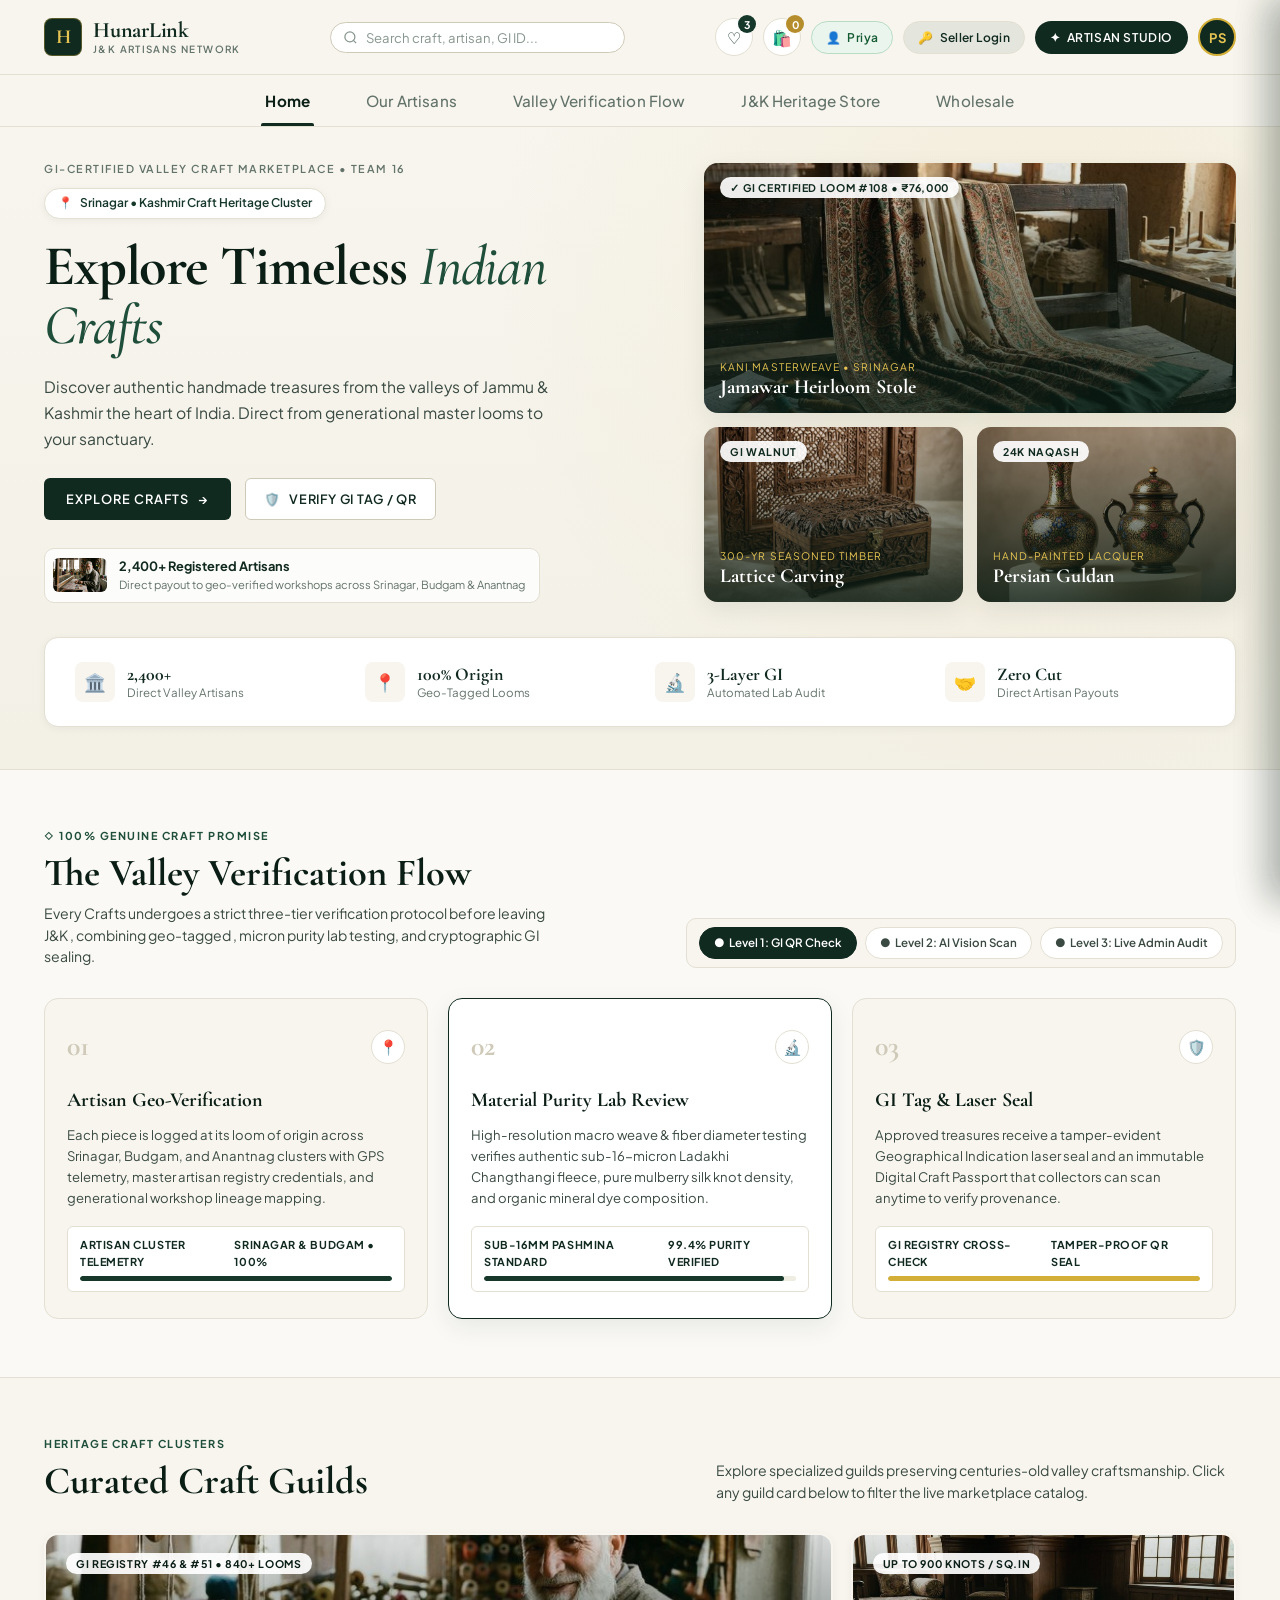
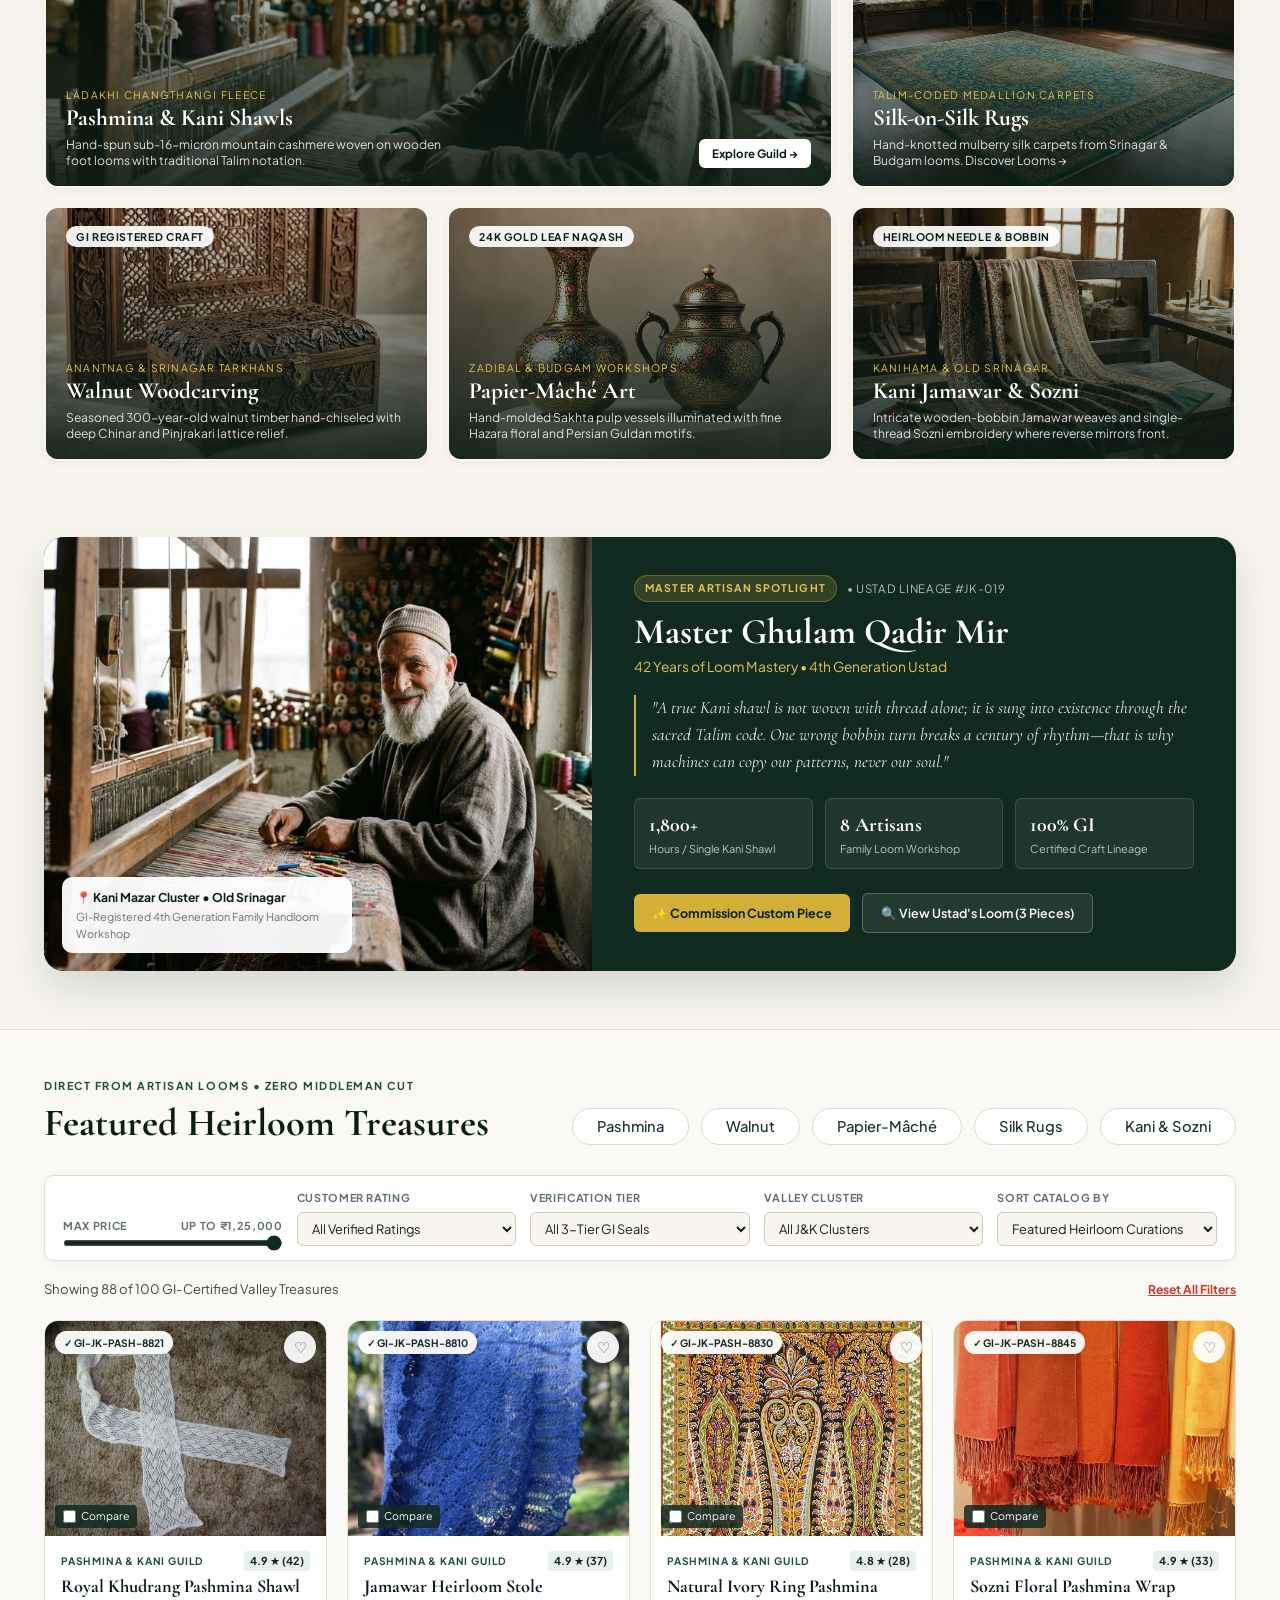
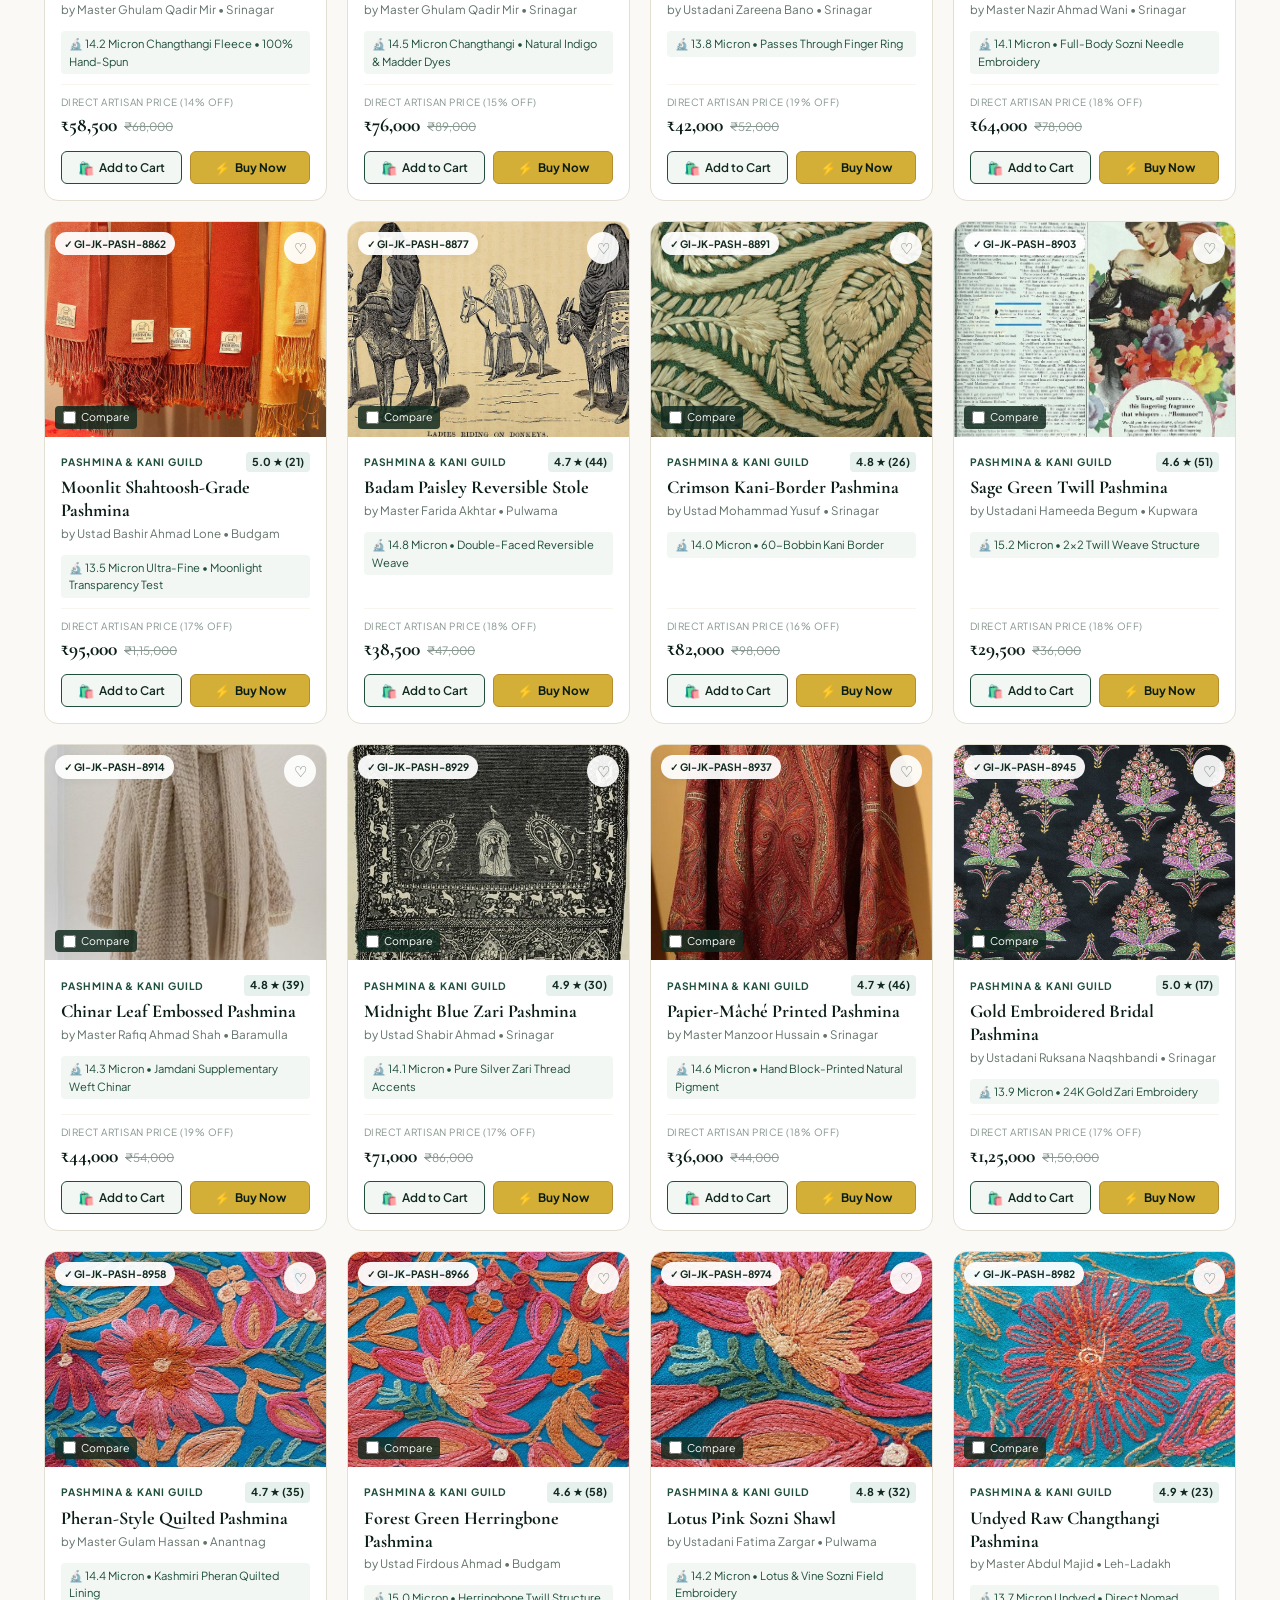
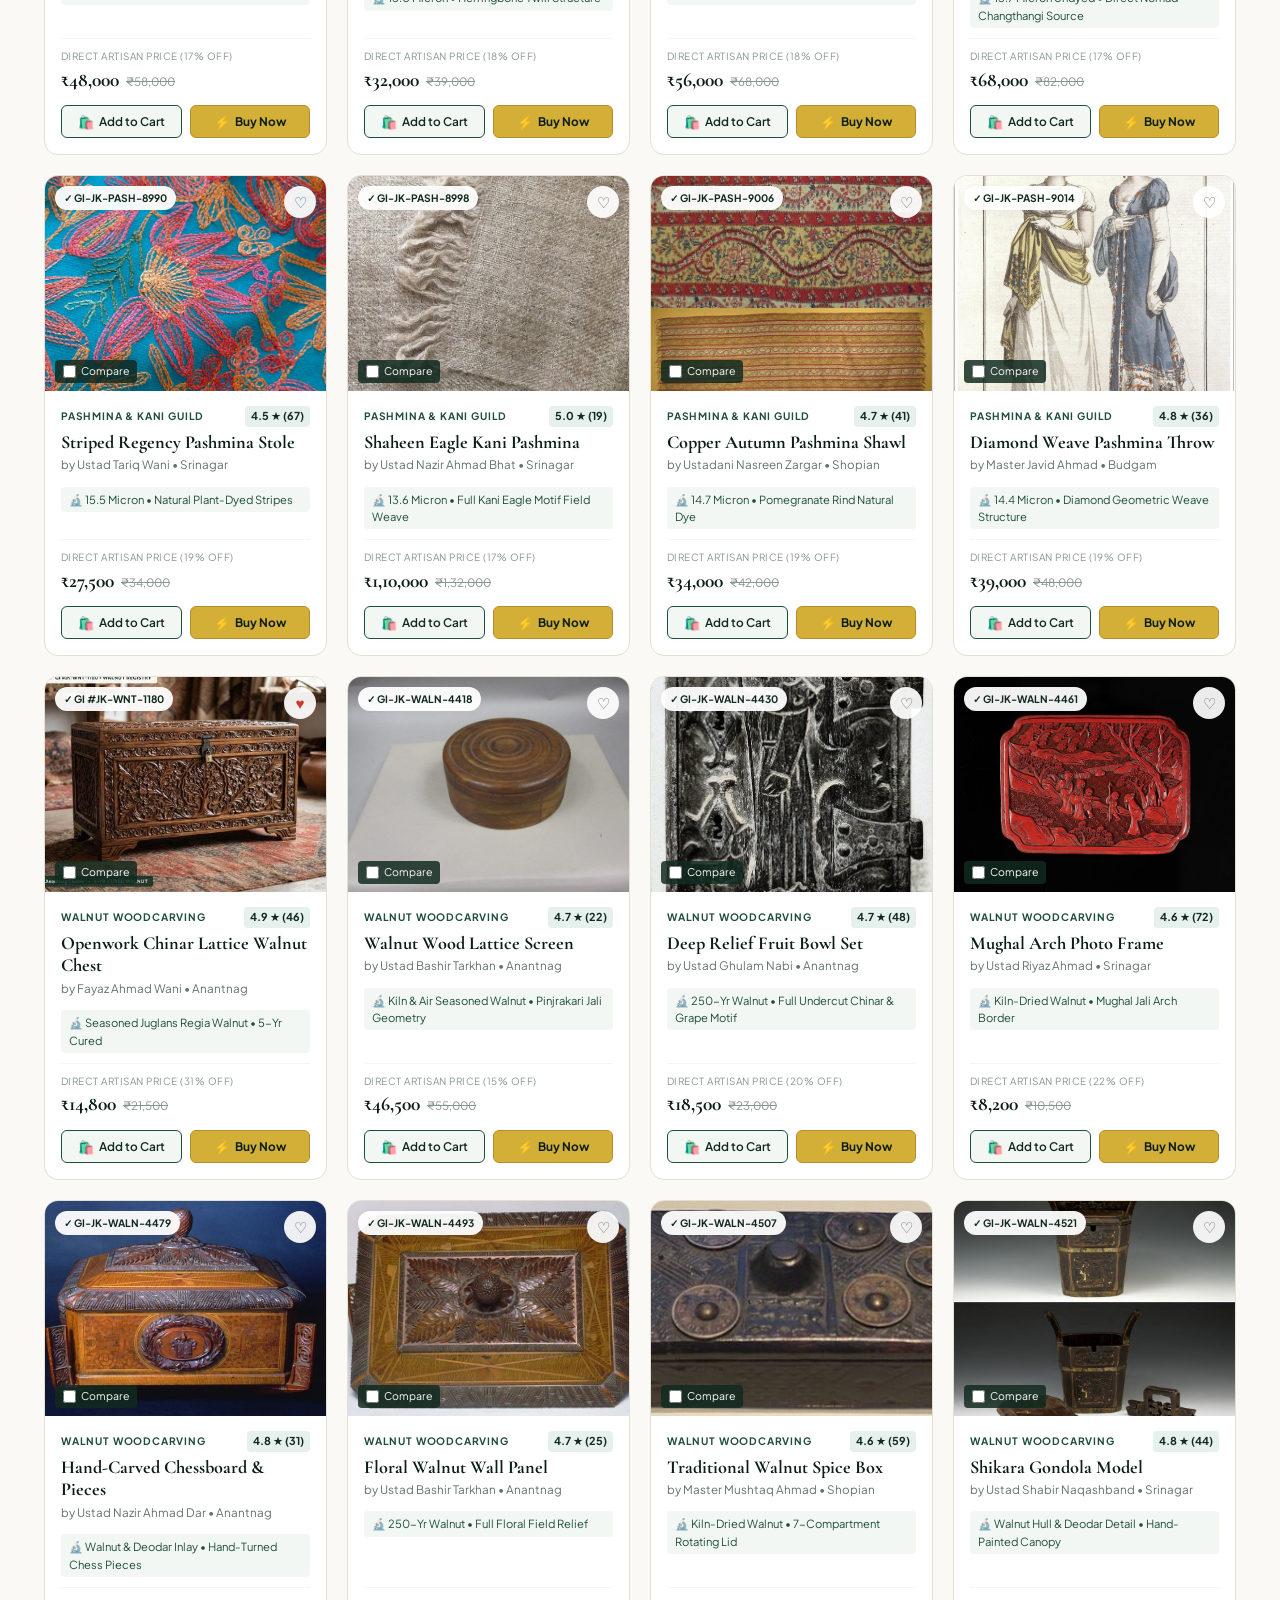
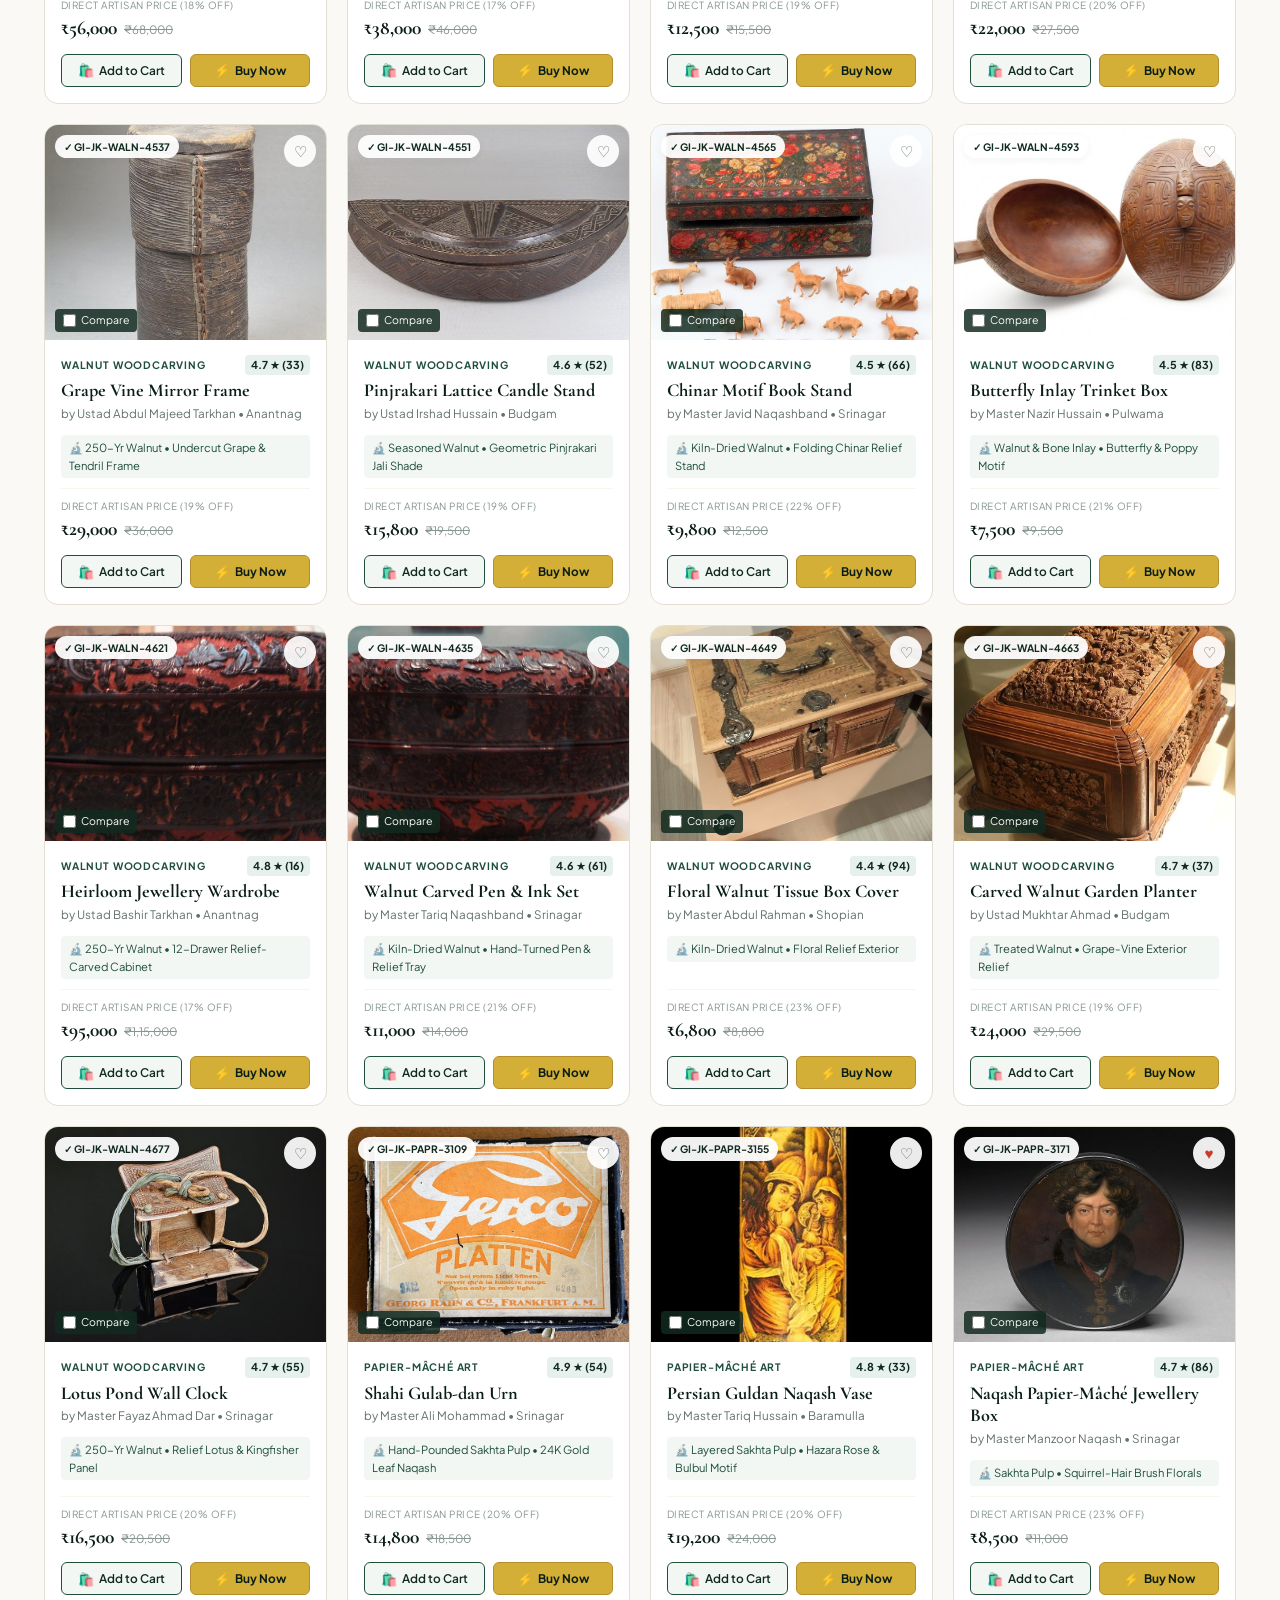
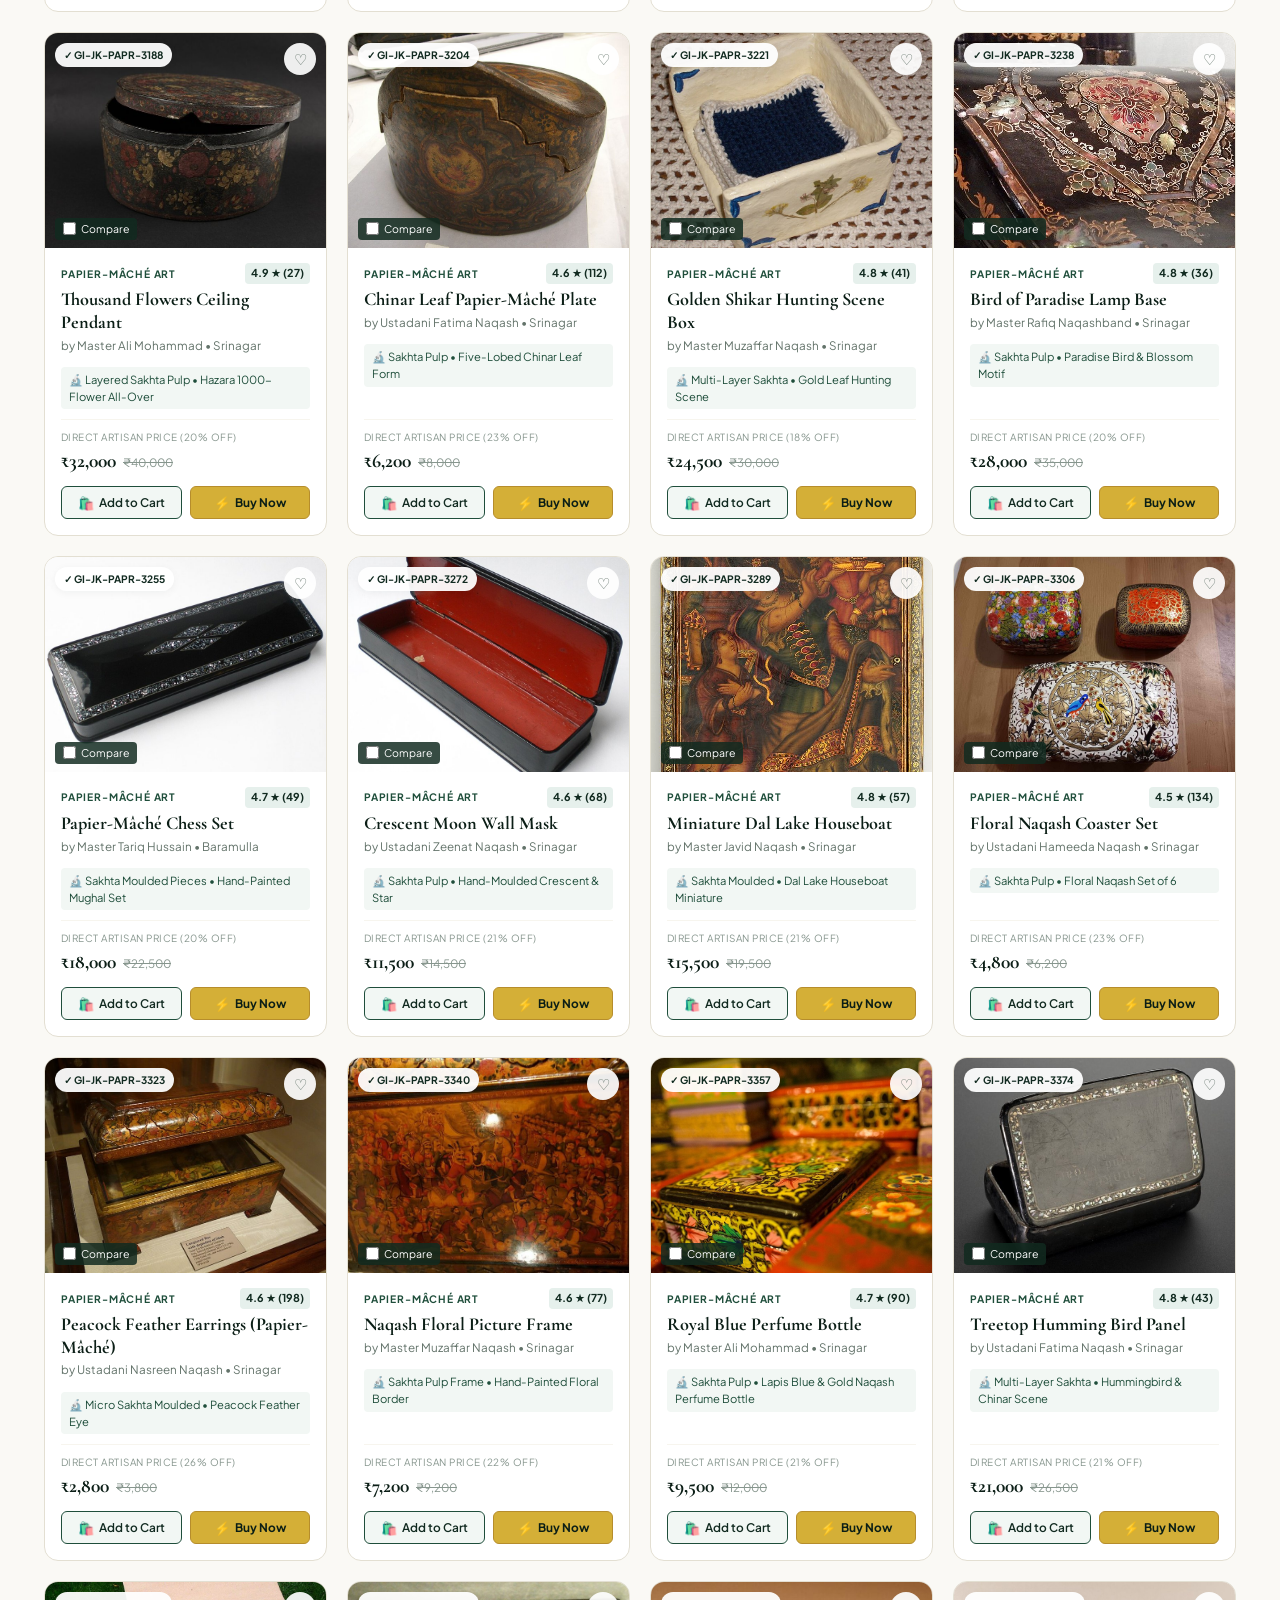
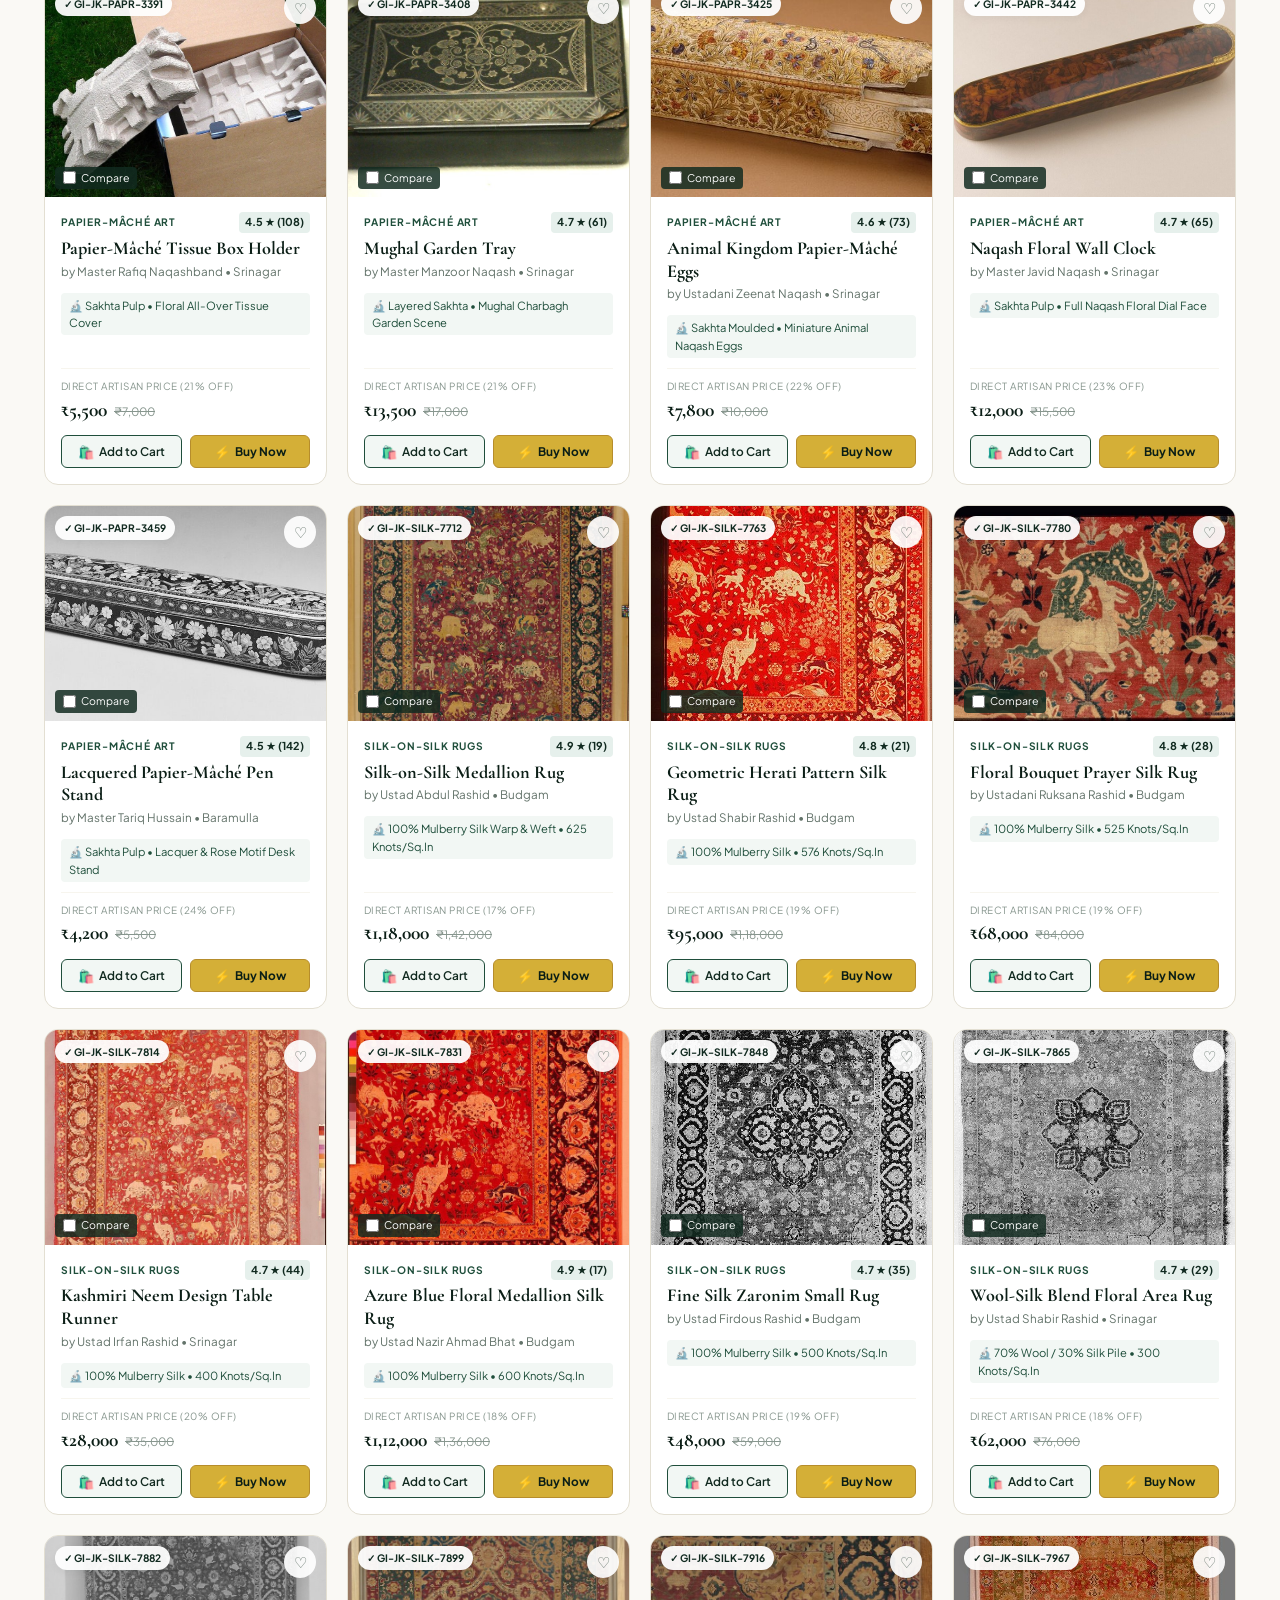
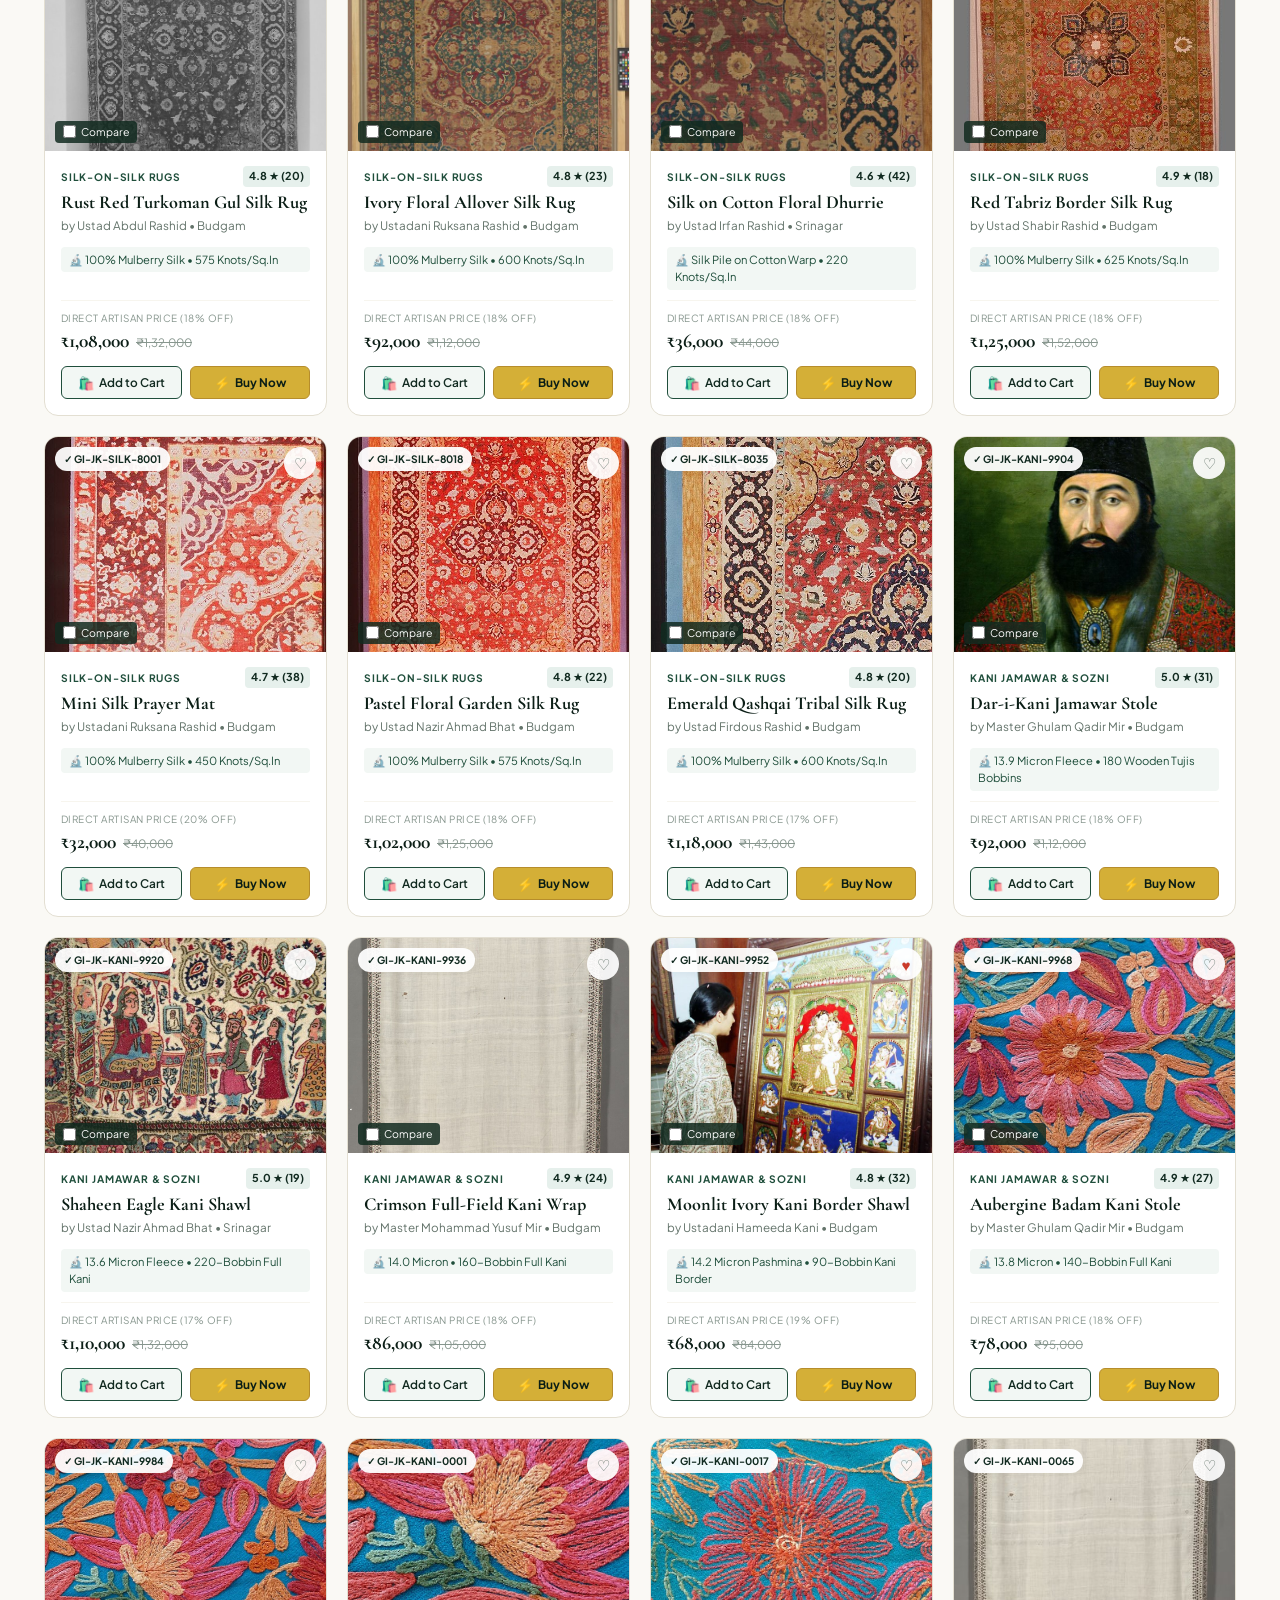
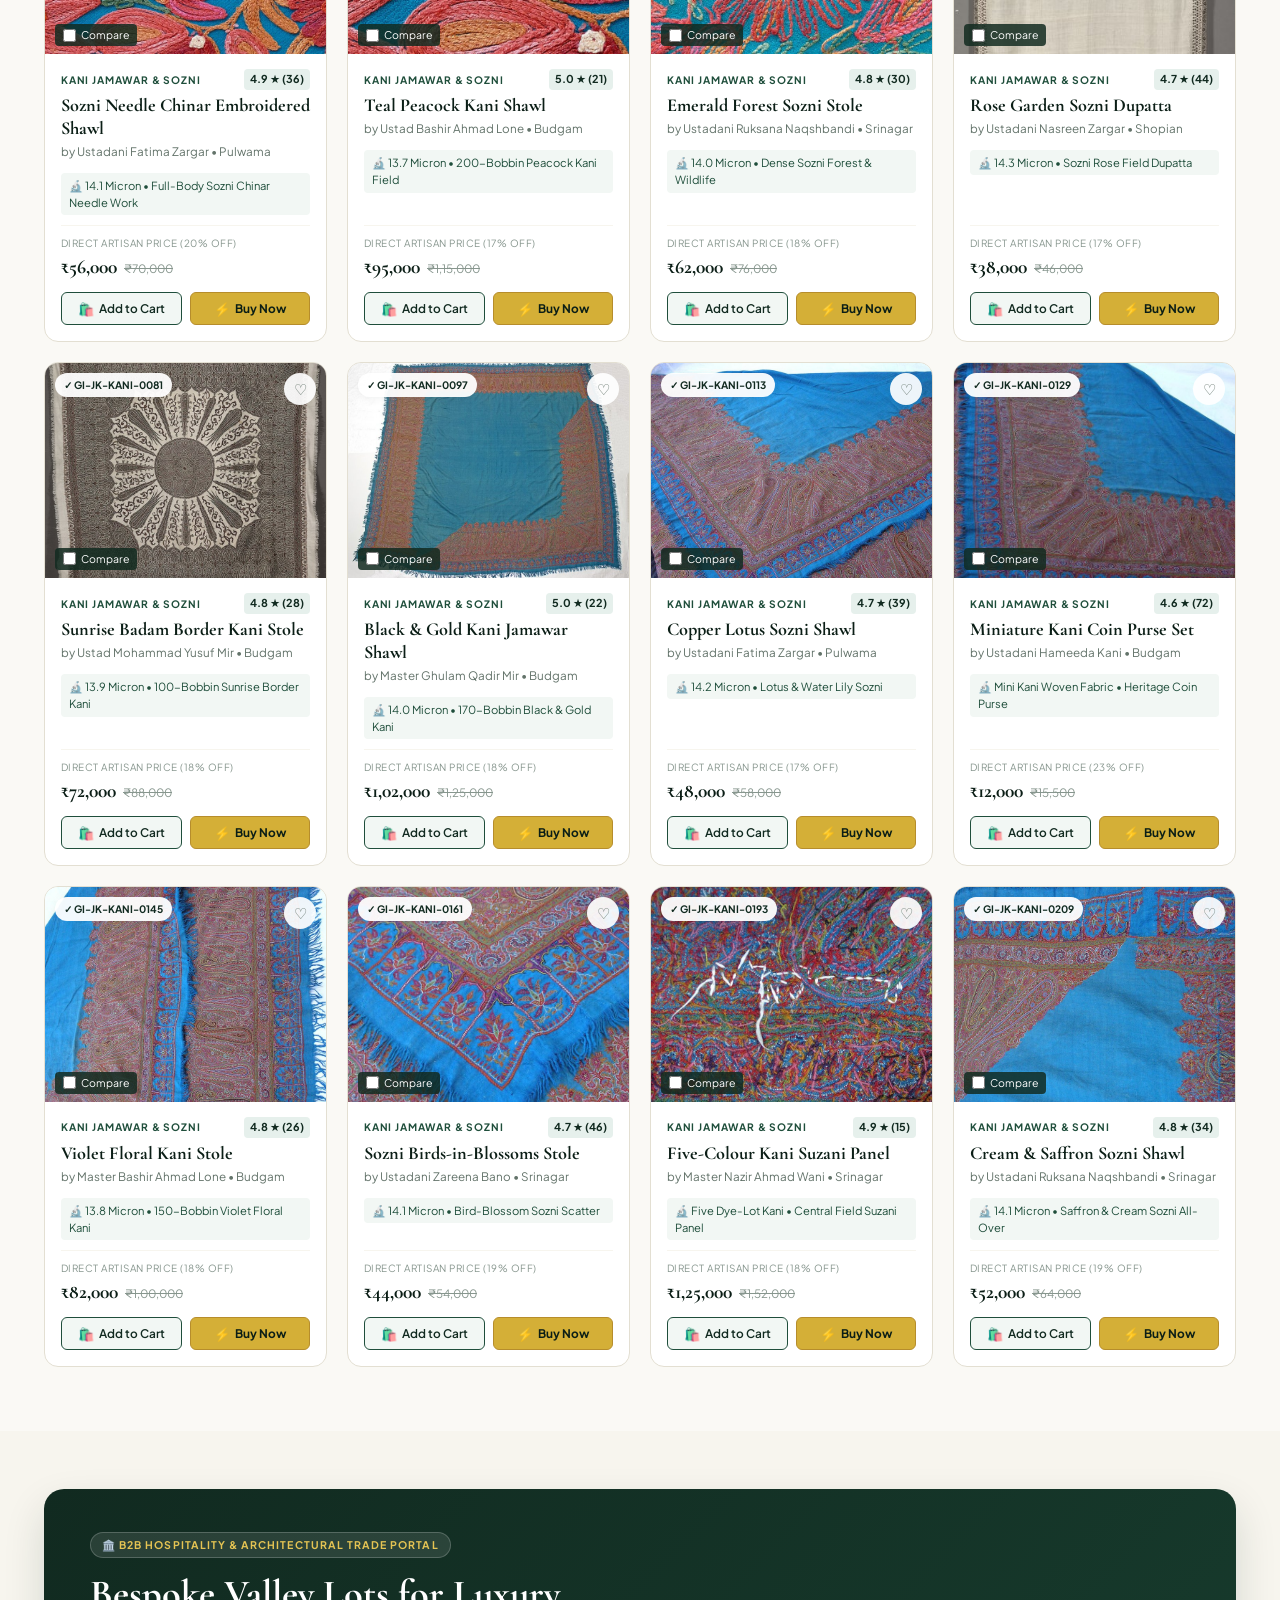
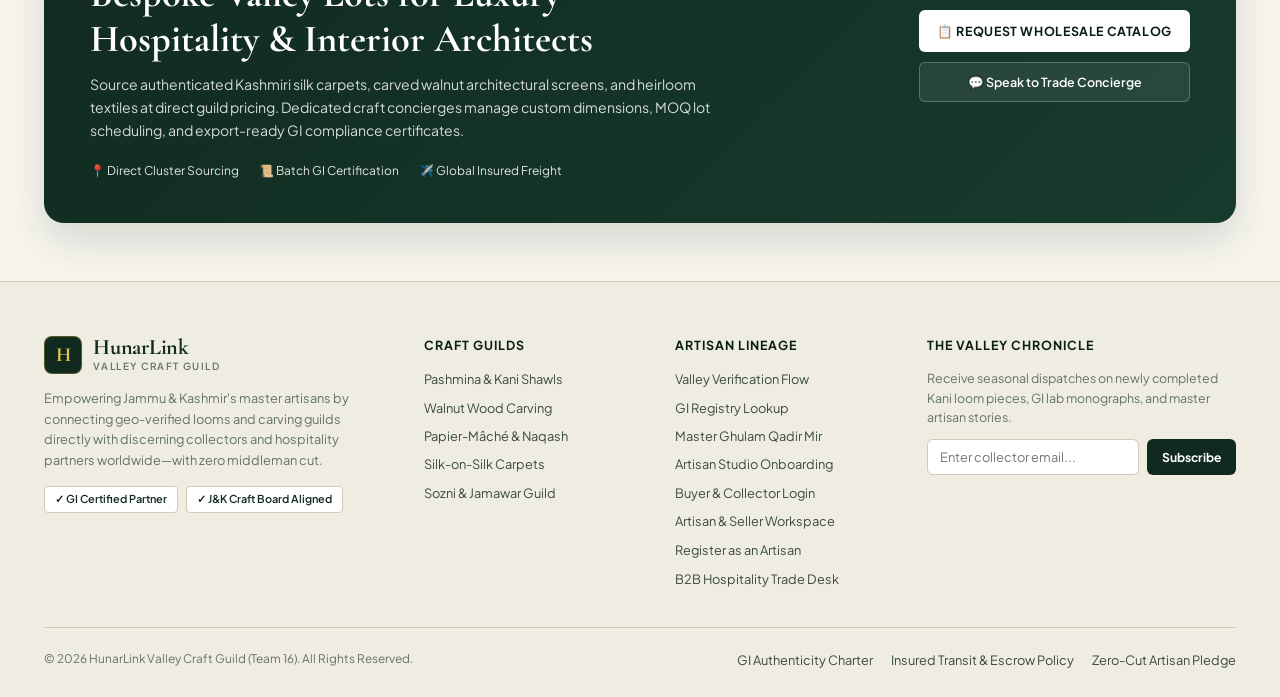
==== commit 40f8409e: "Update marketplace pages and assets Co-authored-by: Copilot <223556219+Copilot@users.noreply.github." ====
--- a/hunarlink_valley_craft_guild_gi_certified_kashmiri_handicrafts_marketplace.html
+++ b/hunarlink_valley_craft_guild_gi_certified_kashmiri_handicrafts_marketplace.html
@@ -1,24 +1,32 @@
 <!DOCTYPE html>
 <html lang="en">
+
 <head>
   <meta charset="UTF-8">
   <meta name="viewport" content="width=device-width, initial-scale=1.0">
   <title>HunarLink — Valley Craft Guild | GI-Certified Kashmiri Handicrafts Marketplace</title>
   <link rel="preconnect" href="https://fonts.googleapis.com">
   <link rel="preconnect" href="https://fonts.gstatic.com" crossorigin>
-  <link href="https://fonts.googleapis.com/css2?family=Cormorant+Garamond:ital,wght@0,600;0,700;1,500&family=Plus+Jakarta+Sans:wght@400;500;600;700&display=swap" rel="stylesheet" media="print" onload="this.media='all'">
+  <link
+    href="https://fonts.googleapis.com/css2?family=Cormorant+Garamond:ital,wght@0,600;0,700;1,500&family=Plus+Jakarta+Sans:wght@400;500;600;700&display=swap"
+    rel="stylesheet" media="print" onload="this.media='all'">
   <link rel="stylesheet" href="hunarlink_valley_craft_guild_gi_certified_kashmiri_handicrafts_marketplace.css">
 </head>
+
 <body>
 
   <!-- 1. Top Utility Bar -->
   <div class="utility-bar">
     <div class="container utility-inner">
       <div class="utility-left">
-        <span><span class="utility-dot"></span> GI-Certified Jammu &amp; Kashmir Handicrafts • Direct Artisan Loom Marketplace</span>
+        <span><span class="utility-dot"></span> GI-Certified Jammu &amp; Kashmir Handicrafts • Direct Artisan Loom
+          Marketplace</span>
       </div>
       <div class="utility-actions">
-        <button type="button" class="utility-link-btn" onclick="openGiVerifyModal('GI-JK-PASH-8821')">🛡️ Verify GI Tag</button>
+        <button type="button" class="utility-link-btn" onclick="openSellerLoginModal('artisan')">🔑 Seller
+          Login</button>
+        <button type="button" class="utility-link-btn" onclick="openGiVerifyModal('GI-JK-PASH-8821')">🛡️ Verify GI
+          Tag</button>
         <button type="button" class="utility-link-btn" onclick="openOrdersModal()">📦 Track Orders</button>
         <button type="button" class="utility-link-btn" onclick="openCompareModal()">⚖️ Compare Crafts</button>
         <button type="button" class="utility-link-btn" onclick="resetDemoStorage()">↺ Reset Demo</button>
@@ -29,21 +37,14 @@
   <!-- Sticky Main Header -->
   <header class="site-header" id="site-header">
     <div class="container header-inner">
-      <button type="button" class="brand-logo" id="brand-home-trigger" onclick="resetAllFilters(); window.scrollTo({top:0, behavior:'smooth'})">
+      <button type="button" class="brand-logo" id="brand-home-trigger"
+        onclick="resetAllFilters(); window.scrollTo({top:0, behavior:'smooth'})">
         <span class="brand-emblem">H</span>
         <span class="brand-text-wrap">
           <span class="brand-title">HunarLink</span>
           <span class="brand-subtitle">J&amp;K Artisans Network </span>
         </span>
       </button>
-
-      <nav class="main-nav" aria-label="Primary Navigation">
-        <button type="button" class="nav-item-btn active" onclick="window.scrollTo({top:0, behavior:'smooth'})">Home</button>
-        <button type="button" class="nav-item-btn" onclick="document.getElementById('craft-guilds-section').scrollIntoView({behavior:'smooth'})">Our Artisans </button>
-        <button type="button" class="nav-item-btn" onclick="document.getElementById('verification-section').scrollIntoView({behavior:'smooth'})">Valley Verification Flow</button>
-        <button type="button" class="nav-item-btn" onclick="document.getElementById('marketplace-section').scrollIntoView({behavior:'smooth'})">J&K Heritage Store</button>
-        <button type="button" class="nav-item-btn" onclick="document.getElementById('b2b-wholesale-section').scrollIntoView({behavior:'smooth'})">Wholesale</button>
-      </nav>
 
       <!-- Live Search Bar -->
       <div class="header-search-wrap">
@@ -52,35 +53,61 @@
             <circle cx="11" cy="11" r="8"></circle>
             <line x1="21" y1="21" x2="16.65" y2="16.65"></line>
           </svg>
-          <input type="text" id="global-search-input" class="header-search-input" placeholder="Search craft, artisan, GI ID...">
+          <input type="text" id="global-search-input" class="header-search-input"
+            placeholder="Search craft, artisan, GI ID...">
           <button type="button" id="search-clear-btn" class="search-clear-btn" aria-label="Clear Search">✕</button>
         </div>
         <div id="search-suggestions" class="search-suggestions-dropdown"></div>
       </div>
 
-      <!-- Right Controls: Wishlist, Cart, Artisan Studio, Profile -->
+      <!-- Right Controls: Wishlist, Cart, User, Seller, Artisan Studio, Profile -->
       <div class="header-controls">
-        <button type="button" class="icon-badge-btn" id="wishlist-btn" onclick="toggleDrawer('wishlist-drawer', true)" aria-label="Open Wishlist">
+        <button type="button" class="icon-badge-btn" id="wishlist-btn" onclick="toggleDrawer('wishlist-drawer', true)"
+          aria-label="Open Wishlist">
           <span>♡</span>
-          <span class="badge-counter" id="wishlist-count">2</span>
-        </button>
-
-        <button type="button" class="icon-badge-btn" id="cart-btn" onclick="toggleDrawer('cart-drawer', true)" aria-label="Open Shopping Bag">
+          <span class="badge-counter" id="wishlist-count">3</span>
+        </button>
+
+        <button type="button" class="icon-badge-btn" id="cart-btn" onclick="toggleDrawer('cart-drawer', true)"
+          aria-label="Open Shopping Bag">
           <span>🛍️</span>
-          <span class="badge-counter gold" id="cart-count">1</span>
+          <span class="badge-counter gold" id="cart-count">0</span>
+        </button>
+
+        <button type="button" class="btn-user-login logged-in" id="user-login-btn" onclick="handleUserLoginClick()"
+          title="User &amp; Collector Profile">
+          <span>👤</span> <span id="user-login-text">Priya</span>
+        </button>
+
+        <button type="button" class="btn-seller-login" id="seller-login-btn" onclick="handleSellerLoginClick()"
+          title="Seller &amp; Artisan Portal Sign In">
+          <span>🔑</span> <span id="seller-login-text">Seller Login</span>
         </button>
 
         <button type="button" class="btn-artisan-studio" id="artisan-studio-btn" onclick="openArtisanStudioModal()">
-          <span>✦</span> Artisan Studio
+          <span>✦</span> ARTISAN STUDIO
         </button>
 
         <div class="profile-dropdown-wrap">
-          <button type="button" class="profile-avatar-btn" id="profile-menu-btn" aria-label="Collector Profile Menu">AV</button>
+          <button type="button" class="profile-avatar-btn" id="profile-menu-btn"
+            aria-label="Collector Profile Menu">PS</button>
           <div class="profile-menu" id="profile-menu">
             <div class="profile-menu-header">
-              <div class="profile-menu-name">Demo Collector</div>
+              <div class="profile-menu-name">Priya Sharma</div>
               <div class="profile-menu-role">Verified Valley Collector • J&amp;K</div>
             </div>
+            <a href="auth.html?mode=login&amp;role=buyer" class="profile-menu-item" style="text-decoration: none;">
+              <span>🛍️ Buyer / Collector Login</span>
+              <span>→</span>
+            </a>
+            <a href="auth.html?mode=login&amp;role=artisan" class="profile-menu-item" style="text-decoration: none;">
+              <span>🔨 Artisan &amp; Seller Portal</span>
+              <span>→</span>
+            </a>
+            <a href="auth.html?mode=register&amp;role=buyer" class="profile-menu-item" style="text-decoration: none;">
+              <span>✨ Create New Account</span>
+              <span>→</span>
+            </a>
             <button type="button" class="profile-menu-item" onclick="openOrdersModal()">
               <span>📦 My Orders &amp; Live Tracking</span>
               <span>→</span>
@@ -97,11 +124,34 @@
               <span>↺ Reset Demo Catalog</span>
               <span>→</span>
             </button>
+            <button type="button" class="profile-menu-item" id="btn-profile-signout" onclick="logoutUser()" style="display: none; color: #D32F2F; border-top: 1px solid var(--border-light);">
+              <span>🚪 Sign Out</span>
+              <span>→</span>
+            </button>
           </div>
         </div>
       </div>
     </div>
   </header>
+
+  <!-- Secondary Section Navigation Bar -->
+  <nav class="section-nav-bar" id="section-nav-bar" aria-label="Section Navigation">
+    <div class="container section-nav-inner">
+      <button type="button" class="snav-item active" id="snav-home"
+        onclick="snav_setActive('snav-home'); window.scrollTo({top:0, behavior:'smooth'})">Home</button>
+      <button type="button" class="snav-item" id="snav-artisans"
+        onclick="snav_setActive('snav-artisans'); document.getElementById('craft-guilds-section').scrollIntoView({behavior:'smooth'})">Our
+        Artisans</button>
+      <button type="button" class="snav-item" id="snav-verify"
+        onclick="snav_setActive('snav-verify'); document.getElementById('verification-section').scrollIntoView({behavior:'smooth'})">Valley
+        Verification Flow</button>
+      <button type="button" class="snav-item" id="snav-store"
+        onclick="snav_setActive('snav-store'); document.getElementById('marketplace-section').scrollIntoView({behavior:'smooth'})">J&amp;K
+        Heritage Store</button>
+      <button type="button" class="snav-item" id="snav-wholesale"
+        onclick="snav_setActive('snav-wholesale'); document.getElementById('b2b-wholesale-section').scrollIntoView({behavior:'smooth'})">Wholesale</button>
+    </div>
+  </nav>
 
   <!-- 2. Hero Showcase Section -->
   <section class="hero-section" id="hero-section">
@@ -117,14 +167,18 @@
             Explore Timeless <em>Indian Crafts</em>
           </h1>
           <p class="hero-subtitle">
-            Discover authentic handmade treasures from the valleys of Kashmir &amp; the heart of India. Direct from generational master looms to your sanctuary.
+            Discover authentic handmade treasures from the valleys of Jammu &amp; Kashmir the heart of India. Direct
+            from
+            generational master looms to your sanctuary.
           </p>
           <div class="hero-cta-row">
-            <button type="button" class="btn-primary-forest" id="hero-explore-btn" onclick="document.getElementById('marketplace-section').scrollIntoView({behavior:'smooth'})">
+            <button type="button" class="btn-primary-forest" id="hero-explore-btn"
+              onclick="document.getElementById('marketplace-section').scrollIntoView({behavior:'smooth'})">
               <span>Explore Crafts</span>
               <span>→</span>
             </button>
-            <button type="button" class="btn-outline-ivory" id="hero-verify-btn" onclick="openGiVerifyModal('GI-JK-PASH-8810')">
+            <button type="button" class="btn-outline-ivory" id="hero-verify-btn"
+              onclick="openGiVerifyModal('GI-JK-PASH-8810')">
               <span>🛡️</span>
               <span>Verify GI Tag / QR</span>
             </button>
@@ -134,14 +188,15 @@
             <img src="assets/image_1.jpg" alt="Registered Kashmiri Artisans" class="proof-thumb">
             <div>
               <div class="proof-title">2,400+ Registered Artisans</div>
-              <div class="proof-sub">Direct payout to geo-verified workshops across Srinagar, Budgam &amp; Anantnag</div>
+              <div class="proof-sub">Direct payout to geo-verified workshops across Srinagar, Budgam &amp; Anantnag
+              </div>
             </div>
           </div>
         </div>
 
         <!-- Right 3-Card Bento Collage -->
         <div class="hero-bento">
-          <button type="button" class="bento-card bento-main" onclick="openProductModal('hl-pash-005')">
+          <button type="button" class="bento-card bento-main" onclick="openProductPage('hl-pash-005')">
             <img src="assets/image_2.jpg" alt="Jamawar Heirloom Stole">
             <div class="bento-overlay">
               <span class="bento-top-pill">✓ GI Certified Loom #108 • ₹76,000</span>
@@ -152,7 +207,7 @@
             </div>
           </button>
 
-          <button type="button" class="bento-card" onclick="openProductModal('hl-waln-007')">
+          <button type="button" class="bento-card" onclick="openProductPage('hl-waln-007')">
             <img src="assets/image_3.jpg" alt="Walnut Wood Lattice Carving">
             <div class="bento-overlay">
               <span class="bento-top-pill">GI Walnut</span>
@@ -163,7 +218,7 @@
             </div>
           </button>
 
-          <button type="button" class="bento-card" onclick="openProductModal('hl-papr-008')">
+          <button type="button" class="bento-card" onclick="openProductPage('hl-papr-008')">
             <img src="assets/image_4.jpg" alt="Persian Guldan Papier-Mache">
             <div class="bento-overlay">
               <span class="bento-top-pill">24K Naqash</span>
@@ -178,7 +233,8 @@
 
       <!-- 4-KPI Trust Bar -->
       <div class="trust-bar">
-        <button type="button" class="trust-item" onclick="document.getElementById('artisan-spotlight-section').scrollIntoView({behavior:'smooth'})">
+        <button type="button" class="trust-item"
+          onclick="document.getElementById('artisan-spotlight-section').scrollIntoView({behavior:'smooth'})">
           <div class="trust-icon-box">🏛️</div>
           <div>
             <div class="trust-value">2,400+</div>
@@ -194,7 +250,8 @@
           </div>
         </button>
 
-        <button type="button" class="trust-item" onclick="document.getElementById('verification-section').scrollIntoView({behavior:'smooth'})">
+        <button type="button" class="trust-item"
+          onclick="document.getElementById('verification-section').scrollIntoView({behavior:'smooth'})">
           <div class="trust-icon-box">🔬</div>
           <div>
             <div class="trust-value">3-Layer GI</div>
@@ -218,21 +275,23 @@
     <div class="container">
       <div class="section-header-split">
         <div>
-          <div class="section-kicker">🛡 AUTHENTICITY ARCHITECTURE</div>
+          <div class="section-kicker">◇ 100% GENUINE CRAFT PROMISE</div>
           <h2 class="section-title">The Valley Verification Flow</h2>
           <p class="section-desc">
-            Every heirloom undergoes a strict three-tier verification protocol before leaving the valley, combining geo-tagged loom telemetry, micron purity lab testing, and cryptographic GI sealing.
+            Every Crafts undergoes a strict three-tier verification protocol before leaving J&amp;K , combining
+            geo-tagged ,
+            micron purity lab testing, and cryptographic GI sealing.
           </p>
         </div>
         <div class="verification-pills-box">
-          <button type="button" class="verify-pill-btn active" onclick="openGiVerifyModal('GI-JK-PASH-8821')">● Level 1: GI QR Check</button>
-          <button type="button" class="verify-pill-btn" onclick="openGiVerifyModal('GI-JK-KANI-9904')">● Level 2: AI Vision Scan</button>
-          <button type="button" class="verify-pill-btn" onclick="openGiVerifyModal('GI-JK-SILK-7712')">● Level 3: Live Admin Audit</button>
+          <span class="verify-pill-badge active"><span class="verify-pill-dot">●</span> Level 1: GI QR Check</span>
+          <span class="verify-pill-badge"><span class="verify-pill-dot">●</span> Level 2: AI Vision Scan</span>
+          <span class="verify-pill-badge"><span class="verify-pill-dot">●</span> Level 3: Live Admin Audit</span>
         </div>
       </div>
 
       <div class="verification-cards-grid">
-        <button type="button" class="verify-step-card" onclick="openGiVerifyModal('GI-JK-PASH-8821')">
+        <div class="verify-step-card">
           <div>
             <div class="verify-card-top">
               <span class="verify-step-num">01</span>
@@ -240,21 +299,22 @@
             </div>
             <h3 class="verify-step-title">Artisan Geo-Verification</h3>
             <p class="verify-step-body">
-              Each piece is logged at its loom of origin across Srinagar, Budgam, and Anantnag clusters with GPS telemetry, master artisan registry credentials, and generational workshop lineage mapping.
+              Each piece is logged at its loom of origin across Srinagar, Budgam, and Anantnag clusters with GPS
+              telemetry, master artisan registry credentials, and generational workshop lineage mapping.
             </p>
           </div>
           <div class="verify-meter-box">
             <div class="verify-meter-labels">
-              <span>Artisan Cluster Telemetry</span>
-              <span>Srinagar &amp; Budgam • 100%</span>
+              <span>ARTISAN CLUSTER TELEMETRY</span>
+              <span>SRINAGAR &amp; BUDGAM • 100%</span>
             </div>
             <div class="verify-meter-bar">
               <div class="verify-meter-fill" style="width: 100%;"></div>
             </div>
           </div>
-        </button>
-
-        <button type="button" class="verify-step-card highlighted" onclick="openGiVerifyModal('GI-JK-KANI-9904')">
+        </div>
+
+        <div class="verify-step-card highlighted">
           <div>
             <div class="verify-card-top">
               <span class="verify-step-num">02</span>
@@ -262,21 +322,22 @@
             </div>
             <h3 class="verify-step-title">Material Purity Lab Review</h3>
             <p class="verify-step-body">
-              High-resolution macro weave &amp; fiber diameter testing verifies authentic sub-16-micron Ladakhi Changthangi fleece, pure mulberry silk knot density, and organic mineral dye composition.
+              High-resolution macro weave &amp; fiber diameter testing verifies authentic sub-16-micron Ladakhi
+              Changthangi fleece, pure mulberry silk knot density, and organic mineral dye composition.
             </p>
           </div>
           <div class="verify-meter-box">
             <div class="verify-meter-labels">
-              <span>Sub-16µm Pashmina Standard</span>
-              <span>99.4% Purity Verified</span>
+              <span>SUB-16MM PASHMINA STANDARD</span>
+              <span>99.4% PURITY VERIFIED</span>
             </div>
             <div class="verify-meter-bar">
               <div class="verify-meter-fill" style="width: 96%;"></div>
             </div>
           </div>
-        </button>
-
-        <button type="button" class="verify-step-card" onclick="openGiVerifyModal('GI-JK-SILK-7712')">
+        </div>
+
+        <div class="verify-step-card">
           <div>
             <div class="verify-card-top">
               <span class="verify-step-num">03</span>
@@ -284,19 +345,20 @@
             </div>
             <h3 class="verify-step-title">GI Tag &amp; Laser Seal</h3>
             <p class="verify-step-body">
-              Approved treasures receive a tamper-evident Geographical Indication laser seal and an immutable Digital Craft Passport that collectors can scan anytime to verify provenance.
+              Approved treasures receive a tamper-evident Geographical Indication laser seal and an immutable Digital
+              Craft Passport that collectors can scan anytime to verify provenance.
             </p>
           </div>
           <div class="verify-meter-box">
             <div class="verify-meter-labels">
-              <span>GI Registry Cross-Check</span>
-              <span>Tamper-Proof QR Seal</span>
+              <span>GI REGISTRY CROSS-CHECK</span>
+              <span>TAMPER-PROOF QR SEAL</span>
             </div>
             <div class="verify-meter-bar">
               <div class="verify-meter-fill gold" style="width: 100%;"></div>
             </div>
           </div>
-        </button>
+        </div>
       </div>
     </div>
   </section>
@@ -310,12 +372,14 @@
           <h2 class="section-title">Curated Craft Guilds</h2>
         </div>
         <p class="section-desc" style="margin-top: 0;">
-          Explore specialized guilds preserving centuries-old valley craftsmanship. Click any guild card below to filter the live marketplace catalog.
+          Explore specialized guilds preserving centuries-old valley craftsmanship. Click any guild card below to filter
+          the live marketplace catalog.
         </p>
       </div>
 
       <div class="guilds-bento-grid">
-        <button type="button" class="guild-bento-card span-2" data-guild="pashmina" onclick="setCategoryFilter('pashmina', true)">
+        <button type="button" class="guild-bento-card span-2" data-guild="pashmina"
+          onclick="setCategoryFilter('pashmina', true)">
           <img src="assets/image_1.jpg" alt="Pashmina and Kani Shawls Guild">
           <div class="guild-bento-overlay">
             <span class="guild-top-tag">GI Registry #46 &amp; #51 • 840+ Looms</span>
@@ -323,21 +387,24 @@
               <div>
                 <div class="guild-card-kicker">Ladakhi Changthangi Fleece</div>
                 <div class="guild-card-title">Pashmina &amp; Kani Shawls</div>
-                <p class="guild-card-desc">Hand-spun sub-16-micron mountain cashmere woven on wooden foot looms with traditional Talim notation.</p>
+                <p class="guild-card-desc">Hand-spun sub-16-micron mountain cashmere woven on wooden foot looms with
+                  traditional Talim notation.</p>
               </div>
               <span class="guild-cta-pill">Explore Guild →</span>
             </div>
           </div>
         </button>
 
-        <button type="button" class="guild-bento-card" data-guild="silk-rugs" onclick="setCategoryFilter('silk-rugs', true)">
+        <button type="button" class="guild-bento-card" data-guild="silk-rugs"
+          onclick="setCategoryFilter('silk-rugs', true)">
           <img src="assets/image_5.jpg" alt="Silk-on-Silk Rugs Guild">
           <div class="guild-bento-overlay">
             <span class="guild-top-tag">Up to 900 Knots / Sq.In</span>
             <div>
               <div class="guild-card-kicker">Talim-Coded Medallion Carpets</div>
               <div class="guild-card-title">Silk-on-Silk Rugs</div>
-              <p class="guild-card-desc">Hand-knotted mulberry silk carpets from Srinagar &amp; Budgam looms. Discover Looms →</p>
+              <p class="guild-card-desc">Hand-knotted mulberry silk carpets from Srinagar &amp; Budgam looms. Discover
+                Looms →</p>
             </div>
           </div>
         </button>
@@ -349,19 +416,22 @@
             <div>
               <div class="guild-card-kicker">Anantnag &amp; Srinagar Tarkhans</div>
               <div class="guild-card-title">Walnut Woodcarving</div>
-              <p class="guild-card-desc">Seasoned 300-year-old walnut timber hand-chiseled with deep Chinar and Pinjrakari lattice relief.</p>
-            </div>
-          </div>
-        </button>
-
-        <button type="button" class="guild-bento-card" data-guild="papier-mache" onclick="setCategoryFilter('papier-mache', true)">
+              <p class="guild-card-desc">Seasoned 300-year-old walnut timber hand-chiseled with deep Chinar and
+                Pinjrakari lattice relief.</p>
+            </div>
+          </div>
+        </button>
+
+        <button type="button" class="guild-bento-card" data-guild="papier-mache"
+          onclick="setCategoryFilter('papier-mache', true)">
           <img src="assets/image_4.jpg" alt="Papier-Mache Art Guild">
           <div class="guild-bento-overlay">
             <span class="guild-top-tag">24K Gold Leaf Naqash</span>
             <div>
               <div class="guild-card-kicker">Zadibal &amp; Budgam Workshops</div>
               <div class="guild-card-title">Papier-Mâché Art</div>
-              <p class="guild-card-desc">Hand-molded Sakhta pulp vessels illuminated with fine Hazara floral and Persian Guldan motifs.</p>
+              <p class="guild-card-desc">Hand-molded Sakhta pulp vessels illuminated with fine Hazara floral and Persian
+                Guldan motifs.</p>
             </div>
           </div>
         </button>
@@ -373,7 +443,8 @@
             <div>
               <div class="guild-card-kicker">Kanihama &amp; Old Srinagar</div>
               <div class="guild-card-title">Kani Jamawar &amp; Sozni</div>
-              <p class="guild-card-desc">Intricate wooden-bobbin Jamawar weaves and single-thread Sozni embroidery where reverse mirrors front.</p>
+              <p class="guild-card-desc">Intricate wooden-bobbin Jamawar weaves and single-thread Sozni embroidery where
+                reverse mirrors front.</p>
             </div>
           </div>
         </button>
@@ -401,7 +472,9 @@
           <h2 class="spotlight-name">Master Ghulam Qadir Mir</h2>
           <div class="spotlight-role">42 Years of Loom Mastery • 4th Generation Ustad</div>
           <blockquote class="spotlight-quote">
-            "A true Kani shawl is not woven with thread alone; it is sung into existence through the sacred Talim code. One wrong bobbin turn breaks a century of rhythm—that is why machines can copy our patterns, never our soul."
+            "A true Kani shawl is not woven with thread alone; it is sung into existence through the sacred Talim code.
+            One wrong bobbin turn breaks a century of rhythm—that is why machines can copy our patterns, never our
+            soul."
           </blockquote>
 
           <div class="spotlight-stats-row">
@@ -442,12 +515,11 @@
         </div>
 
         <div class="category-pills-row">
-          <button type="button" class="cat-pill-btn active" data-cat="all" onclick="setCategoryFilter('all')">All Pieces</button>
-          <button type="button" class="cat-pill-btn" data-cat="pashmina" onclick="setCategoryFilter('pashmina')">Pashmina</button>
-          <button type="button" class="cat-pill-btn" data-cat="walnut" onclick="setCategoryFilter('walnut')">Walnut</button>
-          <button type="button" class="cat-pill-btn" data-cat="papier-mache" onclick="setCategoryFilter('papier-mache')">Papier-Mâché</button>
-          <button type="button" class="cat-pill-btn" data-cat="silk-rugs" onclick="setCategoryFilter('silk-rugs')">Silk Rugs</button>
-          <button type="button" class="cat-pill-btn" data-cat="sozni" onclick="setCategoryFilter('sozni')">Kani &amp; Sozni</button>
+          <button type="button" class="cat-pill-btn" data-cat="pashmina" onclick="toggleCategoryFilter('pashmina')">Pashmina</button>
+          <button type="button" class="cat-pill-btn" data-cat="walnut" onclick="toggleCategoryFilter('walnut')">Walnut</button>
+          <button type="button" class="cat-pill-btn" data-cat="papier-mache" onclick="toggleCategoryFilter('papier-mache')">Papier-Mâché</button>
+          <button type="button" class="cat-pill-btn" data-cat="silk-rugs" onclick="toggleCategoryFilter('silk-rugs')">Silk Rugs</button>
+          <button type="button" class="cat-pill-btn" data-cat="sozni" onclick="toggleCategoryFilter('sozni')">Kani &amp; Sozni</button>
         </div>
       </div>
 
@@ -458,7 +530,8 @@
             <span>Max Price</span>
             <span id="price-slider-val">Up to ₹1,25,000</span>
           </label>
-          <input type="range" id="price-range-slider" class="filter-range" min="14000" max="125000" step="1000" value="125000">
+          <input type="range" id="price-range-slider" class="filter-range" min="14000" max="125000" step="1000"
+            value="125000">
         </div>
 
         <div class="filter-group">
@@ -506,12 +579,26 @@
         <div class="results-summary-text" id="results-summary">Showing 8 of 8 GI-Certified Valley Treasures</div>
         <div class="active-chips-wrap">
           <div id="active-filter-chips" style="display: flex; gap: 6px; flex-wrap: wrap;"></div>
-          <button type="button" class="btn-reset-filters" id="clear-filters-btn" onclick="resetAllFilters()">Reset All Filters</button>
+          <button type="button" class="btn-reset-filters" id="clear-filters-btn" onclick="resetAllFilters()">Reset All
+            Filters</button>
         </div>
       </div>
 
       <!-- Dynamic Product Cards Grid -->
       <div class="product-grid" id="product-grid"></div>
+
+      <!-- Recently Viewed Section (Home Page) -->
+      <div id="home-recent-wrapper"
+        style="margin-top: 48px; border-top: 1px solid var(--border-light); padding-top: 36px; display: none;">
+        <div class="section-header-split">
+          <div>
+            <div class="section-kicker">YOUR DISCOVERY TRAIL</div>
+            <h2 class="section-title">Recently Viewed Heirlooms</h2>
+          </div>
+          <button type="button" class="btn-reset-filters" onclick="clearRecentlyViewed()">Clear History</button>
+        </div>
+        <div class="product-grid" id="home-recent-grid"></div>
+      </div>
     </div>
   </section>
 
@@ -523,7 +610,9 @@
           <span class="b2b-pill">🏛️ B2B Hospitality &amp; Architectural Trade Portal</span>
           <h2 class="b2b-title">Bespoke Valley Lots for Luxury Hospitality &amp; Interior Architects</h2>
           <p class="b2b-desc">
-            Source authenticated Kashmiri silk carpets, carved walnut architectural screens, and heirloom textiles at direct guild pricing. Dedicated craft concierges manage custom dimensions, MOQ lot scheduling, and export-ready GI compliance certificates.
+            Source authenticated Kashmiri silk carpets, carved walnut architectural screens, and heirloom textiles at
+            direct guild pricing. Dedicated craft concierges manage custom dimensions, MOQ lot scheduling, and
+            export-ready GI compliance certificates.
           </p>
           <div class="b2b-perks-row">
             <span>📍 Direct Cluster Sourcing</span>
@@ -536,7 +625,8 @@
           <button type="button" class="btn-white-solid" id="request-wholesale-btn" onclick="openB2BModal()">
             📋 Request Wholesale Catalog
           </button>
-          <button type="button" class="btn-outline-dark" id="trade-concierge-btn" style="text-align: center; justify-content: center;" onclick="openB2BModal()">
+          <button type="button" class="btn-outline-dark" id="trade-concierge-btn"
+            style="text-align: center; justify-content: center;" onclick="openB2BModal()">
             💬 Speak to Trade Concierge
           </button>
         </div>
@@ -557,7 +647,8 @@
             </span>
           </div>
           <p class="footer-brand-desc">
-            Empowering Jammu &amp; Kashmir's master artisans by connecting geo-verified looms and carving guilds directly with discerning collectors and hospitality partners worldwide—with zero middleman cut.
+            Empowering Jammu &amp; Kashmir's master artisans by connecting geo-verified looms and carving guilds
+            directly with discerning collectors and hospitality partners worldwide—with zero middleman cut.
           </p>
           <div class="footer-badges-row">
             <span class="footer-mini-badge">✓ GI Certified Partner</span>
@@ -568,32 +659,48 @@
         <div>
           <div class="footer-col-title">Craft Guilds</div>
           <ul class="footer-links-list">
-            <li><button type="button" class="footer-link-btn" onclick="setCategoryFilter('pashmina', true)">Pashmina &amp; Kani Shawls</button></li>
-            <li><button type="button" class="footer-link-btn" onclick="setCategoryFilter('walnut', true)">Walnut Wood Carving</button></li>
-            <li><button type="button" class="footer-link-btn" onclick="setCategoryFilter('papier-mache', true)">Papier-Mâché &amp; Naqash</button></li>
-            <li><button type="button" class="footer-link-btn" onclick="setCategoryFilter('silk-rugs', true)">Silk-on-Silk Carpets</button></li>
-            <li><button type="button" class="footer-link-btn" onclick="setCategoryFilter('sozni', true)">Sozni &amp; Jamawar Guild</button></li>
+            <li><button type="button" class="footer-link-btn" onclick="setCategoryFilter('pashmina', true)">Pashmina
+                &amp; Kani Shawls</button></li>
+            <li><button type="button" class="footer-link-btn" onclick="setCategoryFilter('walnut', true)">Walnut Wood
+                Carving</button></li>
+            <li><button type="button" class="footer-link-btn"
+                onclick="setCategoryFilter('papier-mache', true)">Papier-Mâché &amp; Naqash</button></li>
+            <li><button type="button" class="footer-link-btn"
+                onclick="setCategoryFilter('silk-rugs', true)">Silk-on-Silk Carpets</button></li>
+            <li><button type="button" class="footer-link-btn" onclick="setCategoryFilter('sozni', true)">Sozni &amp;
+                Jamawar Guild</button></li>
           </ul>
         </div>
 
         <div>
           <div class="footer-col-title">Artisan Lineage</div>
           <ul class="footer-links-list">
-            <li><button type="button" class="footer-link-btn" onclick="document.getElementById('verification-section').scrollIntoView({behavior:'smooth'})">Valley Verification Flow</button></li>
-            <li><button type="button" class="footer-link-btn" onclick="openGiVerifyModal('GI-JK-PASH-8821')">GI Registry Lookup</button></li>
-            <li><button type="button" class="footer-link-btn" onclick="filterByMasterUstad()">Master Ghulam Qadir Mir</button></li>
-            <li><button type="button" class="footer-link-btn" onclick="openArtisanStudioModal()">Artisan Studio Onboarding</button></li>
-            <li><button type="button" class="footer-link-btn" onclick="openB2BModal()">B2B Hospitality Trade Desk</button></li>
+            <li><button type="button" class="footer-link-btn"
+                onclick="document.getElementById('verification-section').scrollIntoView({behavior:'smooth'})">Valley
+                Verification Flow</button></li>
+            <li><button type="button" class="footer-link-btn" onclick="openGiVerifyModal('GI-JK-PASH-8821')">GI Registry
+                Lookup</button></li>
+            <li><button type="button" class="footer-link-btn" onclick="filterByMasterUstad()">Master Ghulam Qadir
+                Mir</button></li>
+            <li><button type="button" class="footer-link-btn" onclick="openArtisanStudioModal()">Artisan Studio
+                Onboarding</button></li>
+            <li><a href="auth.html?mode=login&amp;role=buyer" class="footer-link-btn" style="text-decoration: none; display: inline-block;">Buyer &amp; Collector Login</a></li>
+            <li><a href="auth.html?mode=login&amp;role=artisan" class="footer-link-btn" style="text-decoration: none; display: inline-block;">Artisan &amp; Seller Workspace</a></li>
+            <li><a href="auth.html?mode=register&amp;role=artisan" class="footer-link-btn" style="text-decoration: none; display: inline-block;">Register as an Artisan</a></li>
+            <li><button type="button" class="footer-link-btn" onclick="openB2BModal()">B2B Hospitality Trade
+                Desk</button></li>
           </ul>
         </div>
 
         <div>
           <div class="footer-col-title">The Valley Chronicle</div>
           <p style="font-size: 0.78rem; color: var(--text-500);">
-            Receive seasonal dispatches on newly completed Kani loom pieces, GI lab monographs, and master artisan stories.
+            Receive seasonal dispatches on newly completed Kani loom pieces, GI lab monographs, and master artisan
+            stories.
           </p>
           <form class="newsletter-form" id="newsletter-form">
-            <input type="email" id="newsletter-email" class="newsletter-input" required placeholder="Enter collector email...">
+            <input type="email" id="newsletter-email" class="newsletter-input" required
+              placeholder="Enter collector email...">
             <button type="submit" class="btn-subscribe">Subscribe</button>
           </form>
         </div>
@@ -602,9 +709,12 @@
       <div class="footer-bottom-bar">
         <div>© 2026 HunarLink Valley Craft Guild (Team 16). All Rights Reserved.</div>
         <div class="footer-policy-links">
-          <button type="button" class="footer-link-btn" onclick="openGiVerifyModal('GI-JK-PASH-8821')">GI Authenticity Charter</button>
-          <button type="button" class="footer-link-btn" onclick="openOrdersModal()">Insured Transit &amp; Escrow Policy</button>
-          <button type="button" class="footer-link-btn" onclick="openArtisanStudioModal()">Zero-Cut Artisan Pledge</button>
+          <button type="button" class="footer-link-btn" onclick="openGiVerifyModal('GI-JK-PASH-8821')">GI Authenticity
+            Charter</button>
+          <button type="button" class="footer-link-btn" onclick="openOrdersModal()">Insured Transit &amp; Escrow
+            Policy</button>
+          <button type="button" class="footer-link-btn" onclick="openArtisanStudioModal()">Zero-Cut Artisan
+            Pledge</button>
         </div>
       </div>
     </div>
@@ -647,8 +757,10 @@
   <!-- Product Comparison Floating Bar & Modal -->
   <div class="compare-floating-bar" id="compare-floating-bar">
     <span id="compare-bar-text" style="font-size: 0.82rem; font-weight: 600;">1 Craft Selected</span>
-    <button type="button" class="btn-gold" style="padding: 7px 14px; font-size: 0.74rem;" onclick="openCompareModal()">Compare Side-by-Side</button>
-    <button type="button" style="color: rgba(255,255,255,0.75); font-size: 0.74rem;" onclick="clearCompareList()">Clear</button>
+    <button type="button" class="btn-gold" style="padding: 7px 14px; font-size: 0.74rem;"
+      onclick="openCompareModal()">Compare Side-by-Side</button>
+    <button type="button" style="color: rgba(255,255,255,0.75); font-size: 0.74rem;"
+      onclick="clearCompareList()">Clear</button>
   </div>
 
   <div class="backdrop-overlay" id="compare-modal">
@@ -692,17 +804,23 @@
       </div>
       <div class="modal-body">
         <p style="font-size: 0.84rem; color: var(--text-700); margin-bottom: 12px;">
-          Enter any HunarLink GI Registry code below (or select a sample code) to inspect its geo-tagged loom coordinates and micron purity certificate:
+          Enter any HunarLink GI Registry code below (or select a sample code) to inspect its geo-tagged loom
+          coordinates and micron purity certificate:
         </p>
         <div style="display: flex; gap: 8px; margin-bottom: 10px;">
-          <input type="text" id="gi-lookup-input" value="GI-JK-PASH-8821" style="flex: 1; padding: 9px 12px; border: 1px solid var(--border-mid); border-radius: 6px;">
+          <input type="text" id="gi-lookup-input" value="GI-JK-PASH-8821"
+            style="flex: 1; padding: 9px 12px; border: 1px solid var(--border-mid); border-radius: 6px;">
           <button type="button" class="btn-primary-forest" onclick="runGiLookup()">Verify GI Seal</button>
         </div>
         <div style="display: flex; gap: 6px; flex-wrap: wrap;">
-          <button type="button" class="verify-pill-btn" onclick="document.getElementById('gi-lookup-input').value='GI-JK-PASH-8821'; runGiLookup();">GI-JK-PASH-8821</button>
-          <button type="button" class="verify-pill-btn" onclick="document.getElementById('gi-lookup-input').value='GI-JK-WALN-4402'; runGiLookup();">GI-JK-WALN-4402</button>
-          <button type="button" class="verify-pill-btn" onclick="document.getElementById('gi-lookup-input').value='GI-JK-KANI-9904'; runGiLookup();">GI-JK-KANI-9904</button>
-          <button type="button" class="verify-pill-btn" onclick="document.getElementById('gi-lookup-input').value='GI-JK-SILK-7712'; runGiLookup();">GI-JK-SILK-7712</button>
+          <button type="button" class="verify-pill-btn"
+            onclick="document.getElementById('gi-lookup-input').value='GI-JK-PASH-8821'; runGiLookup();">GI-JK-PASH-8821</button>
+          <button type="button" class="verify-pill-btn"
+            onclick="document.getElementById('gi-lookup-input').value='GI-JK-WALN-4402'; runGiLookup();">GI-JK-WALN-4402</button>
+          <button type="button" class="verify-pill-btn"
+            onclick="document.getElementById('gi-lookup-input').value='GI-JK-KANI-9904'; runGiLookup();">GI-JK-KANI-9904</button>
+          <button type="button" class="verify-pill-btn"
+            onclick="document.getElementById('gi-lookup-input').value='GI-JK-SILK-7712'; runGiLookup();">GI-JK-SILK-7712</button>
         </div>
         <div id="gi-lookup-result"></div>
       </div>
@@ -737,11 +855,13 @@
             </div>
             <div class="form-field full">
               <label>Custom Talim Inscription / Collector Initials &amp; Notes</label>
-              <textarea rows="3" required placeholder="Describe desired motif density, family crest initials, or target occasion..."></textarea>
+              <textarea rows="3" required
+                placeholder="Describe desired motif density, family crest initials, or target occasion..."></textarea>
             </div>
           </div>
           <div style="margin-top: 16px; display: flex; justify-content: flex-end; gap: 10px;">
-            <button type="button" class="btn-outline-ivory" onclick="closeModal('custom-commission-modal')">Cancel</button>
+            <button type="button" class="btn-outline-ivory"
+              onclick="closeModal('custom-commission-modal')">Cancel</button>
             <button type="submit" class="btn-gold">Submit Commission to Srinagar Loom →</button>
           </div>
         </form>
@@ -772,7 +892,9 @@
             <input type="number" id="b2b-qty-input" min="10" max="250" value="15" oninput="updateB2BCalculator()">
           </div>
         </div>
-        <div id="b2b-quote-output" style="background: var(--bg-ivory); padding: 14px; border-radius: 8px; border: 1px solid var(--border-mid); margin-bottom: 16px;"></div>
+        <div id="b2b-quote-output"
+          style="background: var(--bg-ivory); padding: 14px; border-radius: 8px; border: 1px solid var(--border-mid); margin-bottom: 16px;">
+        </div>
 
         <form onsubmit="submitB2BQuote(event)">
           <div class="form-grid">
@@ -801,11 +923,13 @@
         <button type="button" class="drawer-close-btn" onclick="closeModal('artisan-studio-modal')">✕</button>
       </div>
       <div class="modal-body">
-        <div style="display: flex; justify-content: space-between; align-items: center; background: var(--forest-50); padding: 10px 14px; border-radius: 8px; border: 1px solid var(--forest-600); margin-bottom: 14px; flex-wrap: wrap; gap: 8px;">
+        <div
+          style="display: flex; justify-content: space-between; align-items: center; background: var(--forest-50); padding: 10px 14px; border-radius: 8px; border: 1px solid var(--forest-600); margin-bottom: 14px; flex-wrap: wrap; gap: 8px;">
           <div style="font-size: 0.78rem; color: var(--forest-900);">
             <strong>🎙️ Voice-First Seller Assist:</strong> Auto-fill craft details in Kashmiri, Urdu, or Hindi.
           </div>
-          <button type="button" class="btn-gold" style="padding: 6px 12px; font-size: 0.72rem;" onclick="simulateVoiceAutoFill()">
+          <button type="button" class="btn-gold" style="padding: 6px 12px; font-size: 0.72rem;"
+            onclick="simulateVoiceAutoFill()">
             🎙️ Simulate Voice Auto-Fill
           </button>
         </div>
@@ -865,9 +989,163 @@
     </div>
   </div>
 
+  <!-- Seller & Patron Authentication Modal (Matches reference design) -->
+  <div class="backdrop-overlay" id="seller-login-modal"
+    onclick="if(event.target===this)closeModal('seller-login-modal')">
+    <div class="modal-card auth-modal-card">
+      <div class="auth-modal-grid">
+        <!-- Left Showcase Pane (Authentic Provenance) -->
+        <div class="auth-banner-pane">
+          <div class="auth-banner-top">
+            <div class="auth-badges-row">
+              <span class="auth-pill-guild">
+                <span class="auth-dot-guild"></span> HEIRLOOM GUILD • KASHMIR
+              </span>
+              <span class="auth-pill-gi">GI REGISTRY NO. 46</span>
+            </div>
+
+            <div class="auth-provenance-kicker">— AUTHENTIC PROVENANCE</div>
+
+            <h2 class="auth-headline">
+              Every Craft<br>
+              <span class="auth-headline-accent">Has a Story.</span>
+            </h2>
+
+            <p class="auth-description">
+              Discover verified Kashmiri craftsmanship—from loom-woven shawls to intricate Sozni stitches—and directly
+              connect with the master artisans behind every creation.
+            </p>
+
+            <div class="auth-provenance-pill">
+              <span class="auth-shield-icon">🛡️</span>
+              <span class="auth-provenance-text">Direct patron access from <strong>Budgam</strong>,
+                <strong>Zadibal</strong> &amp; <strong>Kanihama</strong> ateliers</span>
+            </div>
+          </div>
+
+          <div class="auth-banner-bottom">
+            <div class="auth-evaluator-header">
+              <span class="auth-evaluator-title">⚡ QUICK EVALUATOR SIGN-IN - FILL</span>
+              <span class="auth-evaluator-sub">One-tap demo</span>
+            </div>
+            <div class="auth-demo-pills-row">
+              <button type="button" class="auth-demo-pill" onclick="quickFillAuth('buyer')">
+                <span class="auth-demo-dot buyer">●</span> Buyer Demo: Priya Sharma
+              </button>
+              <button type="button" class="auth-demo-pill" onclick="quickFillAuth('artisan')">
+                <span class="auth-demo-dot artisan">●</span> Artisan Demo: Ustad Mir
+              </button>
+            </div>
+          </div>
+        </div>
+
+        <!-- Right Form Pane -->
+        <div class="auth-form-pane">
+          <button type="button" class="auth-modal-close-btn" onclick="closeModal('seller-login-modal')"
+            aria-label="Close modal">✕</button>
+
+          <div>
+            <a href="auth.html?mode=login&amp;role=artisan" style="display: flex; align-items: center; justify-content: space-between; background: #FAF7F0; border: 1px solid #D5CBB9; border-radius: 8px; padding: 7px 12px; margin-bottom: 12px; font-size: 0.76rem; font-weight: 700; color: #112A20; text-decoration: none;">
+              <span>🚀 Prefer full-screen portal view?</span>
+              <span style="color: #195C38;">Open Auth Suite ↗</span>
+            </a>
+            <div class="auth-form-kicker">PATRON &amp; ARTISAN ACCESS</div>
+            <h3 class="auth-welcome-title">Welcome</h3>
+            <p class="auth-welcome-sub">Sign in to continue your authentic HunarLink journey.</p>
+
+            <!-- Role Selector Tabs -->
+            <div class="auth-role-tabs">
+              <button type="button" class="auth-role-tab active" id="auth-role-artisan"
+                onclick="setAuthRole('artisan')">
+                <span>✦</span> Seller / Artisan
+              </button>
+              <button type="button" class="auth-role-tab" id="auth-role-buyer" onclick="setAuthRole('buyer')">
+                <span>👤</span> Patron / Collector
+              </button>
+            </div>
+
+            <form id="seller-login-form" onsubmit="handleSellerLogin(event)">
+              <div class="auth-field-group">
+                <label class="auth-field-label" for="auth-email">Email Address</label>
+                <div class="auth-input-box">
+                  <span class="auth-input-prefix-icon">
+                    <svg viewBox="0 0 24 24" width="18" height="18" fill="none" stroke="currentColor" stroke-width="2"
+                      stroke-linecap="round" stroke-linejoin="round">
+                      <rect x="2" y="4" width="20" height="16" rx="2"></rect>
+                      <path d="m22 7-8.97 5.7a1.94 1.94 0 0 1-2.06 0L2 7"></path>
+                    </svg>
+                  </span>
+                  <input type="email" id="auth-email" class="auth-text-input" placeholder="e.g. name@domain.com"
+                    required>
+                </div>
+              </div>
+
+              <div class="auth-field-group">
+                <label class="auth-field-label" for="auth-password">Password</label>
+                <div class="auth-input-box">
+                  <span class="auth-input-prefix-icon">
+                    <svg viewBox="0 0 24 24" width="18" height="18" fill="none" stroke="currentColor" stroke-width="2"
+                      stroke-linecap="round" stroke-linejoin="round">
+                      <rect x="3" y="11" width="18" height="11" rx="2" ry="2"></rect>
+                      <path d="M7 11V7a5 5 0 0 1 10 0v4"></path>
+                    </svg>
+                  </span>
+                  <input type="password" id="auth-password" class="auth-text-input" placeholder="••••••••••••" required>
+                  <button type="button" class="auth-eye-toggle-btn" id="auth-eye-toggle"
+                    onclick="togglePasswordVisibility()" aria-label="Toggle password visibility">
+                    <svg id="auth-eye-icon" viewBox="0 0 24 24" width="18" height="18" fill="none" stroke="currentColor"
+                      stroke-width="2" stroke-linecap="round" stroke-linejoin="round">
+                      <path d="M2 12s3-7 10-7 10 7 10 7-3 7-10 7-10-7-10-7Z"></path>
+                      <circle cx="12" cy="12" r="3"></circle>
+                    </svg>
+                  </button>
+                </div>
+              </div>
+
+              <div class="auth-options-row">
+                <label class="auth-remember-label">
+                  <input type="checkbox" id="auth-remember-check" checked>
+                  <span>Remember me</span>
+                </label>
+                <a href="javascript:void(0)" class="auth-forgot-link" onclick="handleForgotPassword()">Forgot
+                  Password?</a>
+              </div>
+
+              <button type="submit" class="auth-submit-btn" id="auth-submit-btn">
+                <span id="auth-submit-btn-text">Sign In to HunarLink</span>
+                <span class="auth-btn-arrow">→</span>
+              </button>
+            </form>
+
+            <div class="auth-footer-prompt">
+              New to HunarLink? <a href="javascript:void(0)" onclick="handleRegisterClick()">Create an Account</a>
+            </div>
+          </div>
+
+          <!-- Bottom GI Certified Origin Guarantee Card -->
+          <div class="auth-guarantee-card">
+            <div class="auth-guarantee-badge">
+              <svg viewBox="0 0 24 24" width="20" height="20" fill="none" stroke="#B88A3B" stroke-width="2"
+                stroke-linecap="round" stroke-linejoin="round">
+                <circle cx="12" cy="8" r="6"></circle>
+                <path d="M15.477 12.89 17 22l-5-3-5 3 1.523-9.11"></path>
+              </svg>
+            </div>
+            <div class="auth-guarantee-content">
+              <div class="auth-guarantee-heading">GI CERTIFIED ORIGIN GUARANTEE</div>
+              <div class="auth-guarantee-sub">Every artisan profile is physically authenticated in Jammu &amp; Kashmir.
+              </div>
+            </div>
+          </div>
+        </div>
+      </div>
+    </div>
+  </div>
+
   <!-- Toast Notification Container -->
   <div class="toast-stack" id="toast-container" aria-live="polite"></div>
 
   <script src="hunarlink_valley_craft_guild_gi_certified_kashmiri_handicrafts_marketplace.js"></script>
 </body>
+
 </html>
--- a/hunarlink_valley_craft_guild_gi_certified_kashmiri_handicrafts_marketplace.css
+++ b/hunarlink_valley_craft_guild_gi_certified_kashmiri_handicrafts_marketplace.css
@@ -88,6 +88,7 @@
    1. Top Utility Bar & Sticky Main Header
    ========================================================================== */
 .utility-bar {
+  display: none !important; /* Compulsory header starts cleanly at top matching reference image */
   background-color: var(--forest-950);
   color: rgba(255, 255, 255, 0.85);
   font-size: 0.72rem;
@@ -231,6 +232,79 @@
   height: 2px;
   background-color: var(--forest-900);
   border-radius: 2px;
+}
+
+/* ==========================================================================
+   Secondary Section Navigation Bar (Standalone minimal nav — matches image)
+   ========================================================================== */
+.section-nav-bar {
+  background-color: var(--bg-ivory);
+  border-bottom: 1px solid var(--border-light);
+  position: sticky;
+  top: 74px; /* height of .header-inner — sits just below sticky main header */
+  z-index: 90;
+}
+
+.section-nav-inner {
+  display: flex;
+  align-items: center;
+  justify-content: center;
+  gap: 0;
+  padding: 0;
+}
+
+.snav-item {
+  font-family: var(--font-sans);
+  font-size: 0.95rem;
+  font-weight: 500;
+  color: var(--text-500);
+  padding: 18px 28px 18px;
+  position: relative;
+  background: none;
+  border: none;
+  cursor: pointer;
+  white-space: nowrap;
+  transition: color 0.2s ease;
+  letter-spacing: 0.01em;
+  line-height: 1;
+  text-decoration: none;
+  display: inline-flex;
+  align-items: center;
+}
+
+.snav-item:first-child {
+  padding-left: 28px;
+}
+
+.snav-item:hover {
+  color: var(--forest-900);
+}
+
+.snav-item.active {
+  font-weight: 700;
+  color: var(--forest-950);
+}
+
+.snav-item.active::after {
+  content: '';
+  position: absolute;
+  bottom: 0;
+  left: 24px;
+  right: 24px;
+  height: 3px;
+  background-color: var(--forest-900);
+  border-radius: 2px 2px 0 0;
+}
+
+.snav-item:first-child.active::after {
+  left: 24px;
+  right: 24px;
+}
+
+@media (max-width: 680px) {
+  .section-nav-bar {
+    display: none;
+  }
 }
 
 /* Search Bar */
@@ -422,6 +496,60 @@
   transform: translateY(-1px);
 }
 
+.btn-user-login {
+  background-color: #FFFFFF;
+  color: var(--forest-900);
+  border: 1px solid var(--border-light);
+  font-size: 0.75rem;
+  font-weight: 600;
+  letter-spacing: 0.03em;
+  padding: 8px 14px;
+  border-radius: 999px;
+  display: flex;
+  align-items: center;
+  gap: 6px;
+  cursor: pointer;
+  transition: all 0.2s ease;
+  white-space: nowrap;
+}
+
+.btn-user-login:hover {
+  background-color: var(--forest-900);
+  color: #FFFFFF;
+  border-color: var(--forest-900);
+  transform: translateY(-1px);
+}
+
+.btn-user-login.logged-in {
+  background-color: #EAF5EE;
+  color: #155B33;
+  border-color: #B7DBC3;
+}
+
+.btn-seller-login {
+  background-color: rgba(17, 42, 32, 0.08);
+  color: var(--forest-900);
+  border: 1px solid var(--border-light);
+  font-size: 0.75rem;
+  font-weight: 600;
+  letter-spacing: 0.03em;
+  padding: 8px 14px;
+  border-radius: 999px;
+  display: flex;
+  align-items: center;
+  gap: 6px;
+  cursor: pointer;
+  transition: all 0.2s ease;
+  white-space: nowrap;
+}
+
+.btn-seller-login:hover {
+  background-color: var(--forest-900);
+  color: #FFFFFF;
+  border-color: var(--forest-900);
+  transform: translateY(-1px);
+}
+
 .profile-dropdown-wrap {
   position: relative;
 }
@@ -803,27 +931,32 @@
 .verification-pills-box {
   background-color: var(--bg-ivory);
   border: 1px solid var(--border-light);
-  padding: 10px 14px;
+  padding: 8px 12px;
   border-radius: var(--radius-md);
   display: flex;
   align-items: center;
   gap: 8px;
   flex-wrap: wrap;
-}
-
-.verify-pill-btn {
+  cursor: default;
+  user-select: none;
+}
+
+.verify-pill-badge {
   font-size: 0.72rem;
   font-weight: 600;
-  padding: 6px 12px;
+  padding: 6px 14px;
   border-radius: 999px;
   background-color: #FFFFFF;
   color: var(--text-700);
   border: 1px solid var(--border-light);
-  transition: all 0.2s;
-}
-
-.verify-pill-btn.active,
-.verify-pill-btn:hover {
+  cursor: default;
+  display: inline-flex;
+  align-items: center;
+  gap: 4px;
+  user-select: none;
+}
+
+.verify-pill-badge.active {
   background-color: var(--forest-900);
   color: #FFFFFF;
   border-color: var(--forest-900);
@@ -839,21 +972,19 @@
   background-color: var(--bg-ivory);
   border: 1px solid var(--border-light);
   border-radius: var(--radius-lg);
-  padding: 24px 22px;
+  padding: 26px 22px;
   display: flex;
   flex-direction: column;
   justify-content: space-between;
-  transition: transform 0.2s, box-shadow 0.2s, border-color 0.2s;
-  cursor: pointer;
+  cursor: default;
   text-align: left;
-}
-
-.verify-step-card:hover,
+  user-select: none;
+}
+
 .verify-step-card.highlighted {
-  transform: translateY(-3px);
-  box-shadow: var(--shadow-md);
-  border-color: var(--forest-700);
+  border: 1.5px solid var(--forest-900);
   background-color: #FFFFFF;
+  box-shadow: 0 8px 24px rgba(17, 42, 32, 0.08);
 }
 
 .verify-card-top {
@@ -873,7 +1004,7 @@
 .verify-step-icon {
   width: 34px;
   height: 34px;
-  border-radius: 8px;
+  border-radius: 50%;
   background-color: #FFFFFF;
   border: 1px solid var(--border-light);
   display: flex;
@@ -1231,22 +1362,28 @@
 .category-pills-row {
   display: flex;
   align-items: center;
-  gap: 8px;
+  gap: 12px;
   flex-wrap: wrap;
 }
 
 .cat-pill-btn {
-  padding: 7px 15px;
+  padding: 9px 24px;
   border-radius: 999px;
-  font-size: 0.78rem;
-  font-weight: 600;
+  font-size: 0.92rem;
+  font-weight: 500;
   background-color: #FFFFFF;
-  color: var(--text-700);
-  border: 1px solid var(--border-light);
-  transition: all 0.15s;
-}
-
-.cat-pill-btn:hover,
+  color: #173426;
+  border: 1.5px solid #E2DCD0;
+  cursor: pointer;
+  transition: all 0.18s ease;
+  line-height: 1.2;
+}
+
+.cat-pill-btn:hover {
+  border-color: var(--forest-900);
+  color: var(--forest-900);
+}
+
 .cat-pill-btn.active {
   background-color: var(--forest-900);
   color: #FFFFFF;
@@ -1529,6 +1666,74 @@
 
 .btn-acquire:hover {
   background-color: var(--forest-700);
+}
+
+.product-card-actions {
+  display: grid;
+  grid-template-columns: 1fr 1fr;
+  gap: 8px;
+  margin-top: 10px;
+}
+
+.btn-card-cart,
+.btn-card-buy {
+  display: inline-flex;
+  align-items: center;
+  justify-content: center;
+  gap: 5px;
+  padding: 8px 8px;
+  font-family: var(--font-sans);
+  font-size: 0.74rem;
+  font-weight: 600;
+  border-radius: var(--radius-sm);
+  cursor: pointer;
+  white-space: nowrap;
+  border: 1px solid transparent;
+  transition: all 0.18s ease;
+  user-select: none;
+}
+
+.btn-card-cart {
+  background-color: var(--forest-50);
+  color: var(--forest-900);
+  border-color: var(--forest-700);
+}
+
+.btn-card-cart:hover {
+  background-color: var(--forest-900);
+  color: #FFFFFF;
+  border-color: var(--forest-900);
+}
+
+.btn-card-buy {
+  background-color: var(--gold-500);
+  color: var(--forest-950);
+  border-color: var(--gold-600);
+  font-weight: 700;
+}
+
+.btn-card-buy:hover {
+  background-color: var(--gold-400);
+  transform: translateY(-1px);
+  box-shadow: 0 4px 10px rgba(182, 141, 44, 0.28);
+}
+
+.btn-card-cart:active,
+.btn-card-buy:active {
+  transform: translateY(0);
+}
+
+.btn-card-cart .btn-icon,
+.btn-card-buy .btn-icon {
+  font-size: 0.82rem;
+  line-height: 1;
+}
+
+@media (max-width: 1240px) and (min-width: 1025px) {
+  .product-card-actions {
+    grid-template-columns: 1fr;
+    gap: 6px;
+  }
 }
 
 /* ==========================================================================
@@ -2046,6 +2251,481 @@
   }
 }
 
+/* ==========================================================================
+   Seller & Patron Authentication Interface (Matches Reference Image)
+   ========================================================================== */
+.auth-modal-card {
+  max-width: 960px;
+  width: 95%;
+  max-height: 92vh;
+  border-radius: 24px;
+  padding: 0;
+  overflow: hidden;
+  border: 1px solid #D6E0D8;
+  box-shadow: 0 30px 80px rgba(11, 30, 22, 0.35);
+  background: #FFFFFF;
+}
+
+.auth-modal-grid {
+  display: grid;
+  grid-template-columns: 1fr 1.15fr;
+  min-height: 560px;
+}
+
+/* Left Showcase Pane (Authentic Provenance) */
+.auth-banner-pane {
+  background-color: #EBF1EC;
+  padding: 42px 38px 34px;
+  display: flex;
+  flex-direction: column;
+  justify-content: space-between;
+  border-right: 1px solid #D9E4DC;
+  position: relative;
+}
+
+.auth-banner-top {
+  display: flex;
+  flex-direction: column;
+}
+
+.auth-badges-row {
+  display: flex;
+  align-items: center;
+  justify-content: space-between;
+  gap: 10px;
+  margin-bottom: 24px;
+}
+
+.auth-pill-guild {
+  background: #FFFFFF;
+  border: 1px solid rgba(17, 42, 32, 0.15);
+  border-radius: 999px;
+  padding: 5px 14px;
+  font-size: 0.72rem;
+  font-weight: 700;
+  letter-spacing: 0.08em;
+  color: #112A20;
+  display: inline-flex;
+  align-items: center;
+  gap: 6px;
+}
+
+.auth-dot-guild {
+  width: 7px;
+  height: 7px;
+  border-radius: 50%;
+  background-color: #112A20;
+  display: inline-block;
+}
+
+.auth-pill-gi {
+  background: #FAF5E6;
+  border: 1px solid #E6D49F;
+  border-radius: 8px;
+  padding: 5px 12px;
+  font-size: 0.72rem;
+  font-weight: 700;
+  letter-spacing: 0.08em;
+  color: #B38628;
+}
+
+.auth-provenance-kicker {
+  font-size: 0.74rem;
+  font-weight: 700;
+  letter-spacing: 0.18em;
+  color: #A6802E;
+  margin-bottom: 12px;
+  text-transform: uppercase;
+}
+
+.auth-headline {
+  font-family: 'Cormorant Garamond', Georgia, serif;
+  font-size: 2.85rem;
+  line-height: 1.12;
+  font-weight: 600;
+  color: #112A20;
+  margin: 0 0 16px;
+}
+
+.auth-headline-accent {
+  font-style: italic;
+  color: #B88A3B;
+  font-weight: 500;
+  font-family: 'Cormorant Garamond', Georgia, serif;
+}
+
+.auth-description {
+  font-size: 0.92rem;
+  line-height: 1.65;
+  color: #475B50;
+  margin: 0 0 24px;
+}
+
+.auth-provenance-pill {
+  background: #FFFFFF;
+  border: 1px solid #D2DDD4;
+  border-radius: 14px;
+  padding: 12px 18px;
+  font-size: 0.85rem;
+  color: #273A30;
+  display: flex;
+  align-items: center;
+  gap: 12px;
+  box-shadow: 0 2px 8px rgba(0, 0, 0, 0.03);
+}
+
+.auth-shield-icon {
+  font-size: 1.15rem;
+  flex-shrink: 0;
+}
+
+.auth-banner-bottom {
+  margin-top: 32px;
+}
+
+.auth-evaluator-header {
+  display: flex;
+  justify-content: space-between;
+  align-items: center;
+  margin-bottom: 10px;
+}
+
+.auth-evaluator-title {
+  font-size: 0.72rem;
+  font-weight: 700;
+  letter-spacing: 0.1em;
+  color: #A6802E;
+  text-transform: uppercase;
+}
+
+.auth-evaluator-sub {
+  font-size: 0.74rem;
+  color: #73867A;
+}
+
+.auth-demo-pills-row {
+  display: flex;
+  flex-wrap: wrap;
+  gap: 8px;
+}
+
+.auth-demo-pill {
+  background: #FFFFFF;
+  border: 1px solid #CCD8CF;
+  border-radius: 999px;
+  padding: 7px 15px;
+  font-size: 0.78rem;
+  font-weight: 600;
+  color: #182C22;
+  cursor: pointer;
+  transition: all 0.2s ease;
+  display: inline-flex;
+  align-items: center;
+  gap: 6px;
+}
+
+.auth-demo-pill:hover {
+  border-color: #112A20;
+  background-color: #F6FAF7;
+  transform: translateY(-1px);
+}
+
+.auth-demo-dot {
+  font-size: 0.7rem;
+}
+
+.auth-demo-dot.buyer {
+  color: #112A20;
+}
+
+.auth-demo-dot.artisan {
+  color: #B88A3B;
+}
+
+/* Right Form Pane */
+.auth-form-pane {
+  background: #FFFFFF;
+  padding: 42px 44px 34px;
+  position: relative;
+  display: flex;
+  flex-direction: column;
+  justify-content: space-between;
+}
+
+.auth-modal-close-btn {
+  position: absolute;
+  top: 18px;
+  right: 20px;
+  width: 32px;
+  height: 32px;
+  border-radius: 50%;
+  border: 1px solid #E0E7E2;
+  background: #FAFBF9;
+  color: #4A5D53;
+  font-size: 0.95rem;
+  cursor: pointer;
+  display: flex;
+  align-items: center;
+  justify-content: center;
+  transition: all 0.2s;
+  z-index: 5;
+}
+
+.auth-modal-close-btn:hover {
+  background: #112A20;
+  color: #FFFFFF;
+  border-color: #112A20;
+}
+
+.auth-form-kicker {
+  font-size: 0.74rem;
+  font-weight: 700;
+  letter-spacing: 0.18em;
+  color: #B08939;
+  text-transform: uppercase;
+  margin-bottom: 4px;
+}
+
+.auth-welcome-title {
+  font-family: 'Cormorant Garamond', Georgia, serif;
+  font-size: 2.5rem;
+  font-weight: 600;
+  color: #112A20;
+  margin: 0 0 4px;
+  line-height: 1.15;
+}
+
+.auth-welcome-sub {
+  font-size: 0.92rem;
+  color: #63736A;
+  margin: 0 0 18px;
+}
+
+/* Role Selector Tabs */
+.auth-role-tabs {
+  display: flex;
+  background: #F3F6F3;
+  border-radius: 12px;
+  padding: 4px;
+  gap: 4px;
+  margin-bottom: 20px;
+  border: 1px solid #E1E8E2;
+}
+
+.auth-role-tab {
+  flex: 1;
+  padding: 8px 12px;
+  border-radius: 8px;
+  border: none;
+  background: transparent;
+  font-size: 0.82rem;
+  font-weight: 600;
+  color: #586960;
+  cursor: pointer;
+  display: flex;
+  align-items: center;
+  justify-content: center;
+  gap: 6px;
+  transition: all 0.2s;
+}
+
+.auth-role-tab.active {
+  background: #112A20;
+  color: #FFFFFF;
+  box-shadow: 0 2px 6px rgba(0, 0, 0, 0.12);
+}
+
+.auth-field-group {
+  margin-bottom: 15px;
+}
+
+.auth-field-label {
+  display: block;
+  font-size: 0.84rem;
+  font-weight: 600;
+  color: #182C22;
+  margin-bottom: 6px;
+}
+
+.auth-input-box {
+  position: relative;
+  display: flex;
+  align-items: center;
+  background: #FFFFFF;
+  border: 1px solid #D2DDD4;
+  border-radius: 12px;
+  transition: border-color 0.2s, box-shadow 0.2s;
+}
+
+.auth-input-box:focus-within {
+  border-color: #112A20;
+  box-shadow: 0 0 0 3px rgba(17, 42, 32, 0.1);
+}
+
+.auth-input-prefix-icon {
+  padding-left: 14px;
+  color: #829288;
+  display: flex;
+  align-items: center;
+  justify-content: center;
+}
+
+.auth-text-input {
+  flex: 1;
+  width: 100%;
+  border: none;
+  background: transparent;
+  padding: 12px 14px;
+  font-size: 0.92rem;
+  color: #112A20;
+  outline: none;
+  font-family: var(--font-sans);
+}
+
+.auth-eye-toggle-btn {
+  background: none;
+  border: none;
+  padding: 0 14px;
+  color: #75867C;
+  cursor: pointer;
+  display: flex;
+  align-items: center;
+  justify-content: center;
+  transition: color 0.2s;
+}
+
+.auth-eye-toggle-btn:hover {
+  color: #112A20;
+}
+
+.auth-options-row {
+  display: flex;
+  justify-content: space-between;
+  align-items: center;
+  margin: 12px 0 20px;
+  font-size: 0.84rem;
+}
+
+.auth-remember-label {
+  display: inline-flex;
+  align-items: center;
+  gap: 8px;
+  color: #4A5D53;
+  cursor: pointer;
+}
+
+.auth-forgot-link {
+  color: #112A20;
+  text-decoration: none;
+  font-weight: 600;
+}
+
+.auth-forgot-link:hover {
+  text-decoration: underline;
+  color: #B08939;
+}
+
+.auth-submit-btn {
+  width: 100%;
+  background: #112A20;
+  color: #FFFFFF;
+  border: none;
+  border-radius: 999px;
+  padding: 14px 28px;
+  font-size: 0.96rem;
+  font-weight: 600;
+  cursor: pointer;
+  display: flex;
+  align-items: center;
+  justify-content: center;
+  gap: 10px;
+  transition: all 0.2s ease;
+  box-shadow: 0 6px 18px rgba(17, 42, 32, 0.22);
+  letter-spacing: 0.02em;
+}
+
+.auth-submit-btn:hover {
+  background: #0B1E16;
+  transform: translateY(-1px);
+  box-shadow: 0 10px 24px rgba(17, 42, 32, 0.3);
+}
+
+.auth-btn-arrow {
+  transition: transform 0.2s;
+}
+
+.auth-submit-btn:hover .auth-btn-arrow {
+  transform: translateX(4px);
+}
+
+.auth-footer-prompt {
+  text-align: center;
+  font-size: 0.85rem;
+  color: #63736A;
+  margin: 16px 0 0;
+}
+
+.auth-footer-prompt a {
+  color: #112A20;
+  font-weight: 700;
+  text-decoration: none;
+}
+
+.auth-footer-prompt a:hover {
+  text-decoration: underline;
+}
+
+.auth-guarantee-card {
+  background: #F4F8F5;
+  border: 1px solid #DCE5DE;
+  border-radius: 14px;
+  padding: 12px 16px;
+  margin-top: 20px;
+  display: flex;
+  align-items: center;
+  gap: 12px;
+}
+
+.auth-guarantee-badge {
+  width: 36px;
+  height: 36px;
+  border-radius: 50%;
+  background: #FAF5E6;
+  border: 1px solid #E4D29C;
+  display: flex;
+  align-items: center;
+  justify-content: center;
+  flex-shrink: 0;
+}
+
+.auth-guarantee-heading {
+  font-size: 0.72rem;
+  font-weight: 800;
+  letter-spacing: 0.08em;
+  color: #112A20;
+  margin-bottom: 2px;
+}
+
+.auth-guarantee-sub {
+  font-size: 0.78rem;
+  color: #63736A;
+  line-height: 1.4;
+}
+
+@media (max-width: 860px) {
+  .auth-modal-grid {
+    grid-template-columns: 1fr;
+  }
+  .auth-banner-pane {
+    padding: 28px 24px;
+    border-right: none;
+    border-bottom: 1px solid #D9E4DC;
+  }
+  .auth-form-pane {
+    padding: 28px 24px;
+  }
+}
+
 @media print {
   .utility-bar, .site-header, .hero-section, .verification-section,
   .guilds-section, .spotlight-section, .marketplace-section,
@@ -2063,5 +2743,3 @@
     max-height: none;
   }
 }
-
-  
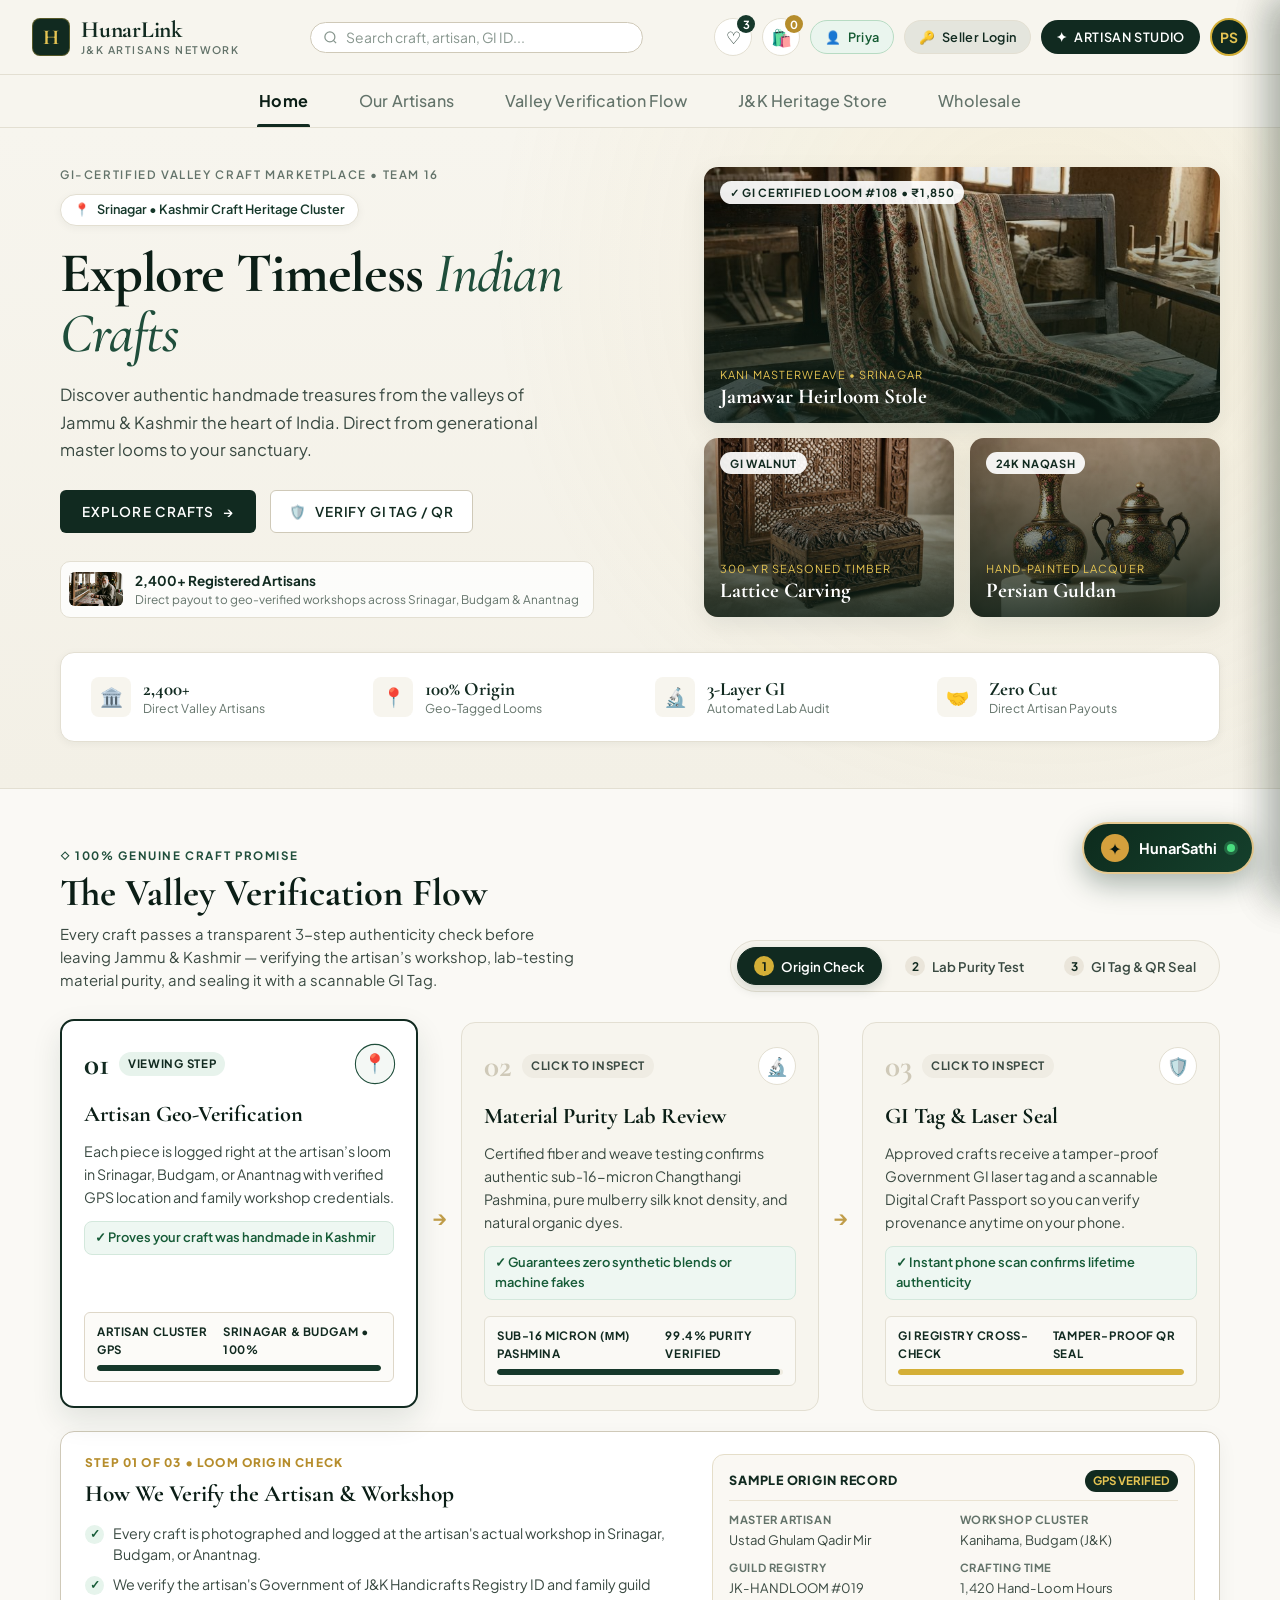
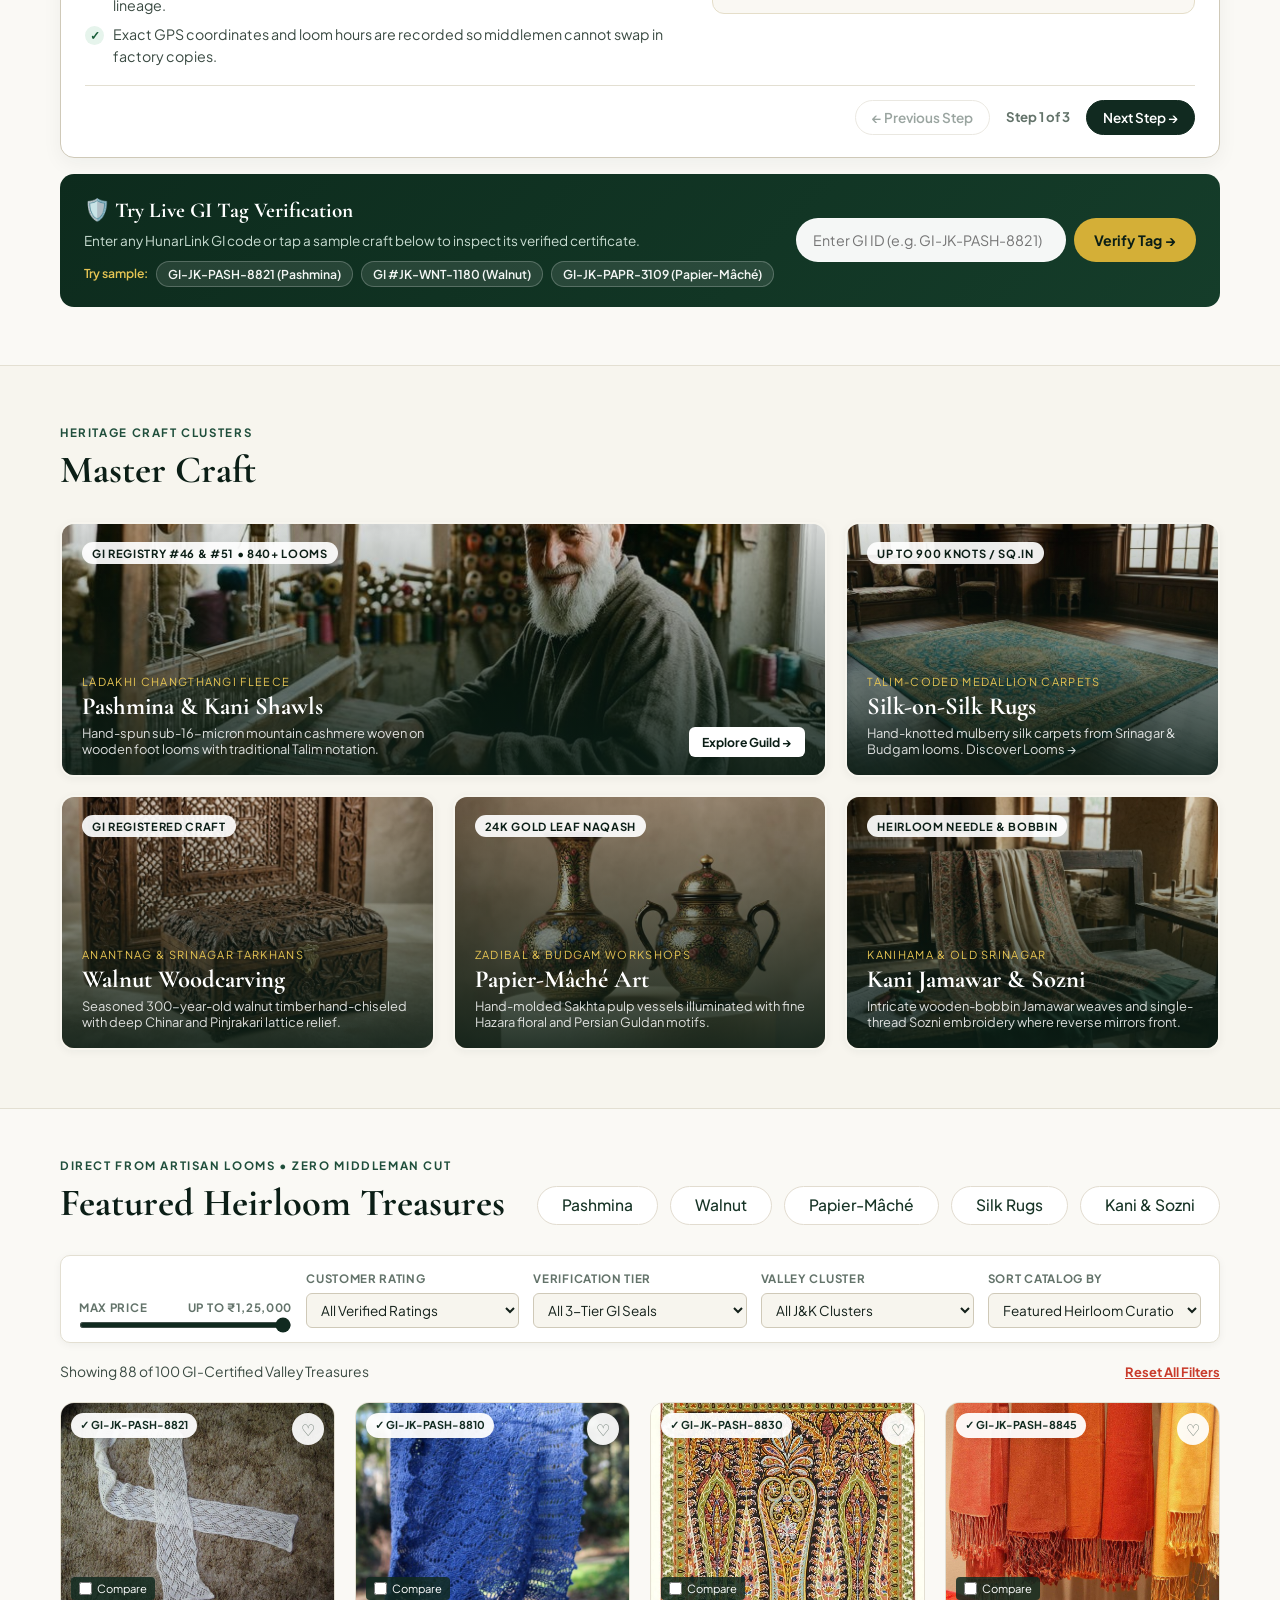
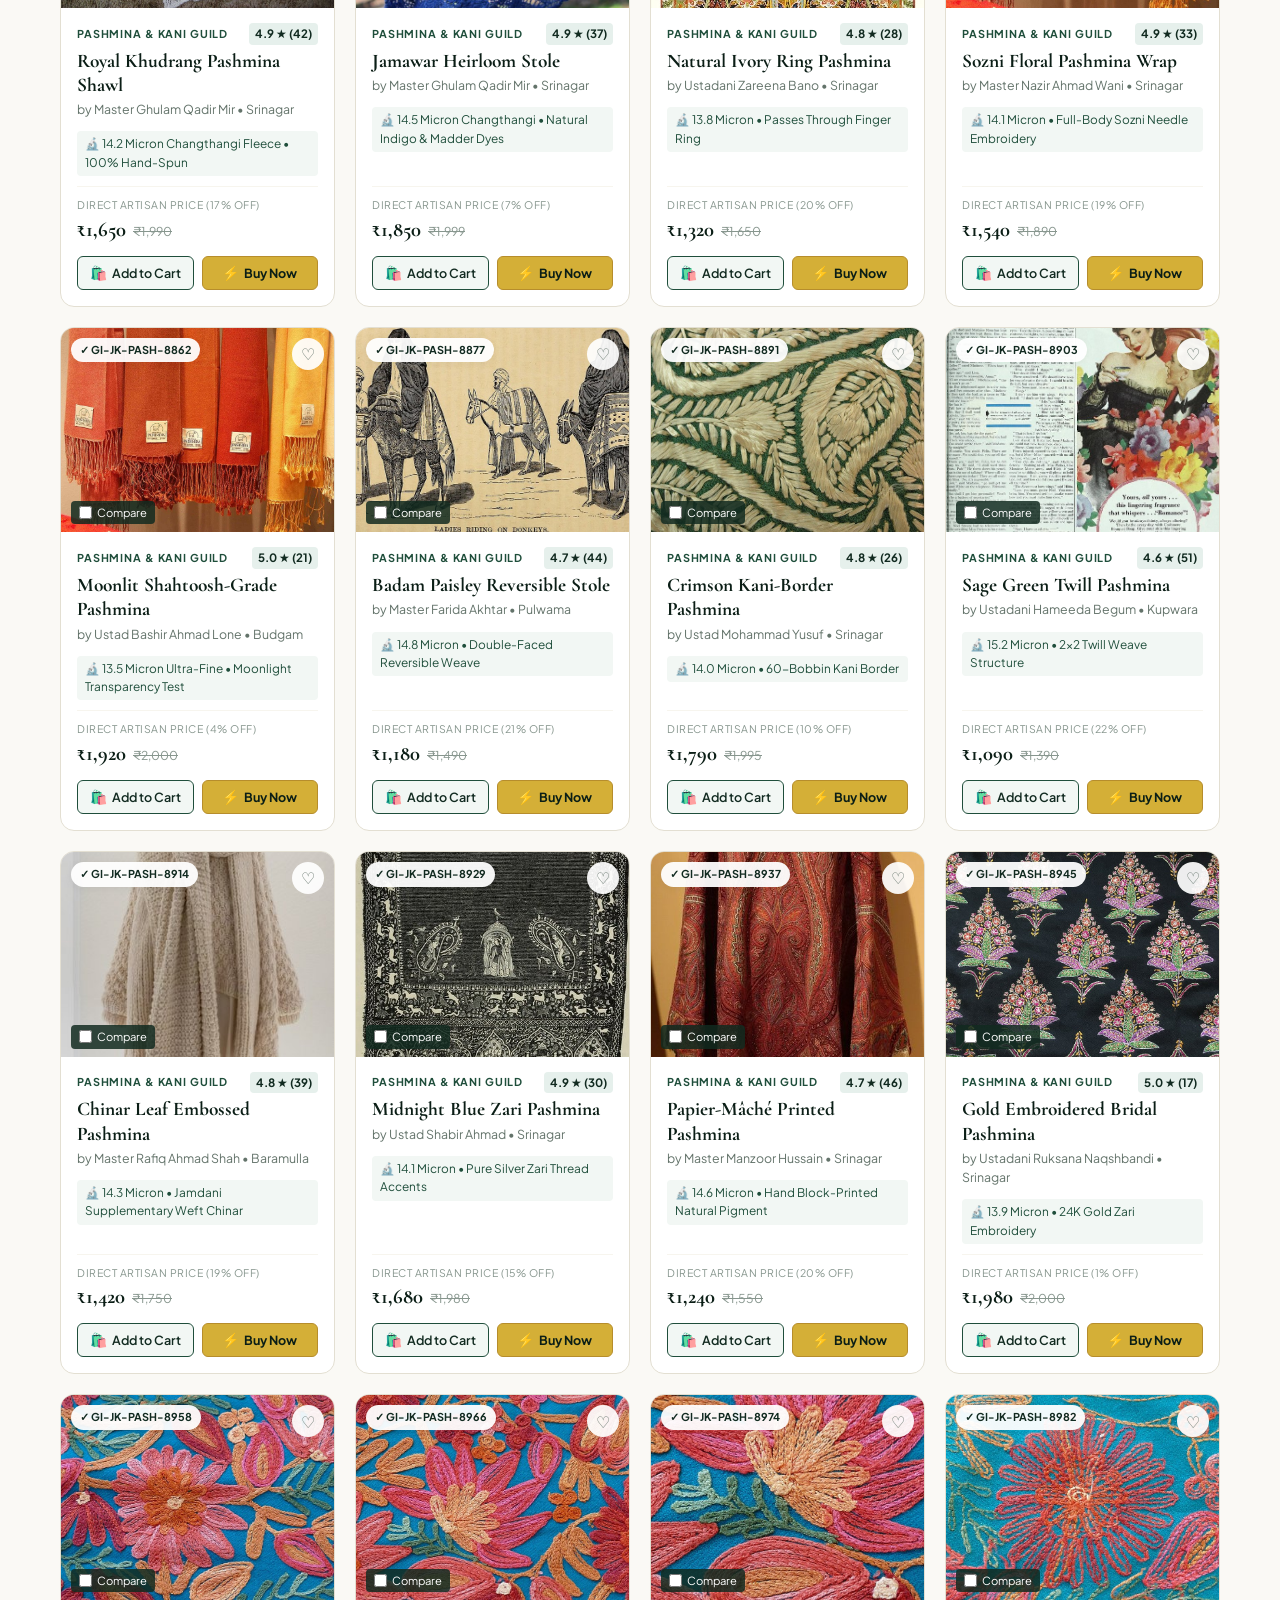
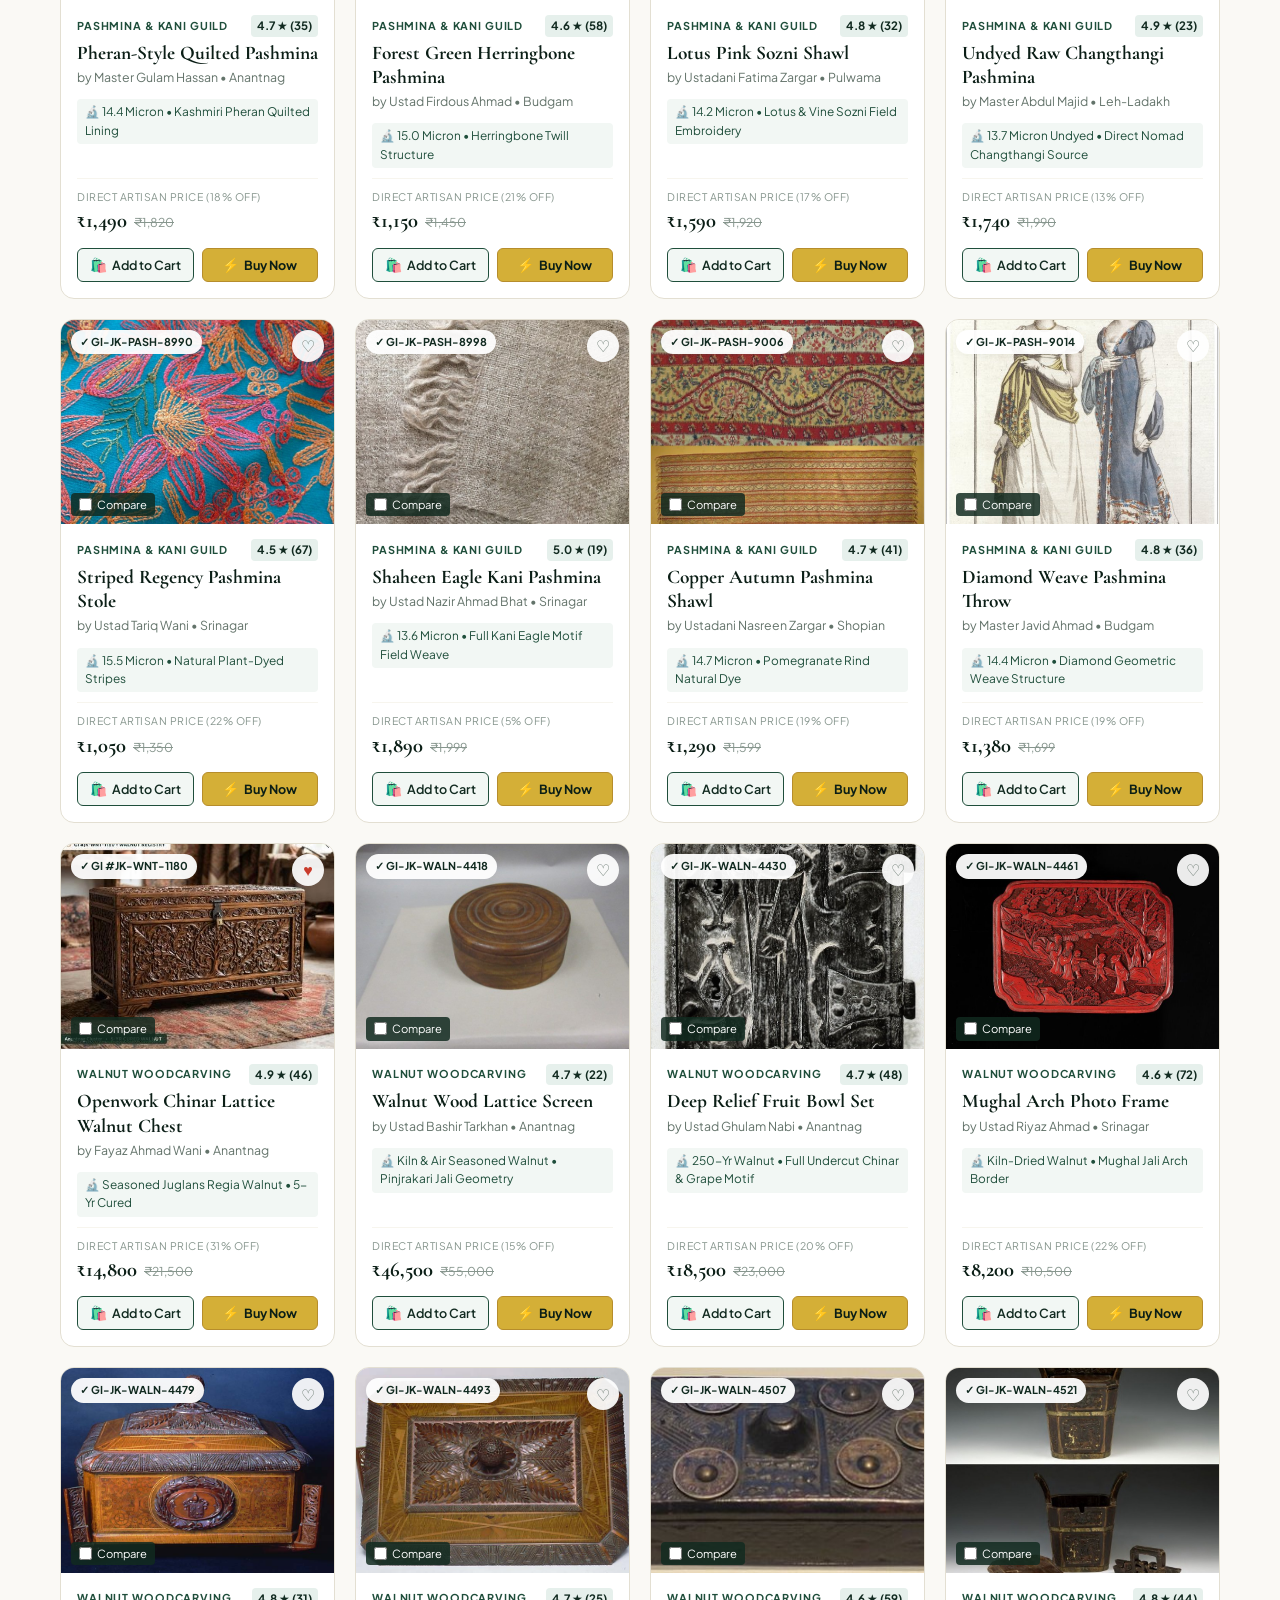
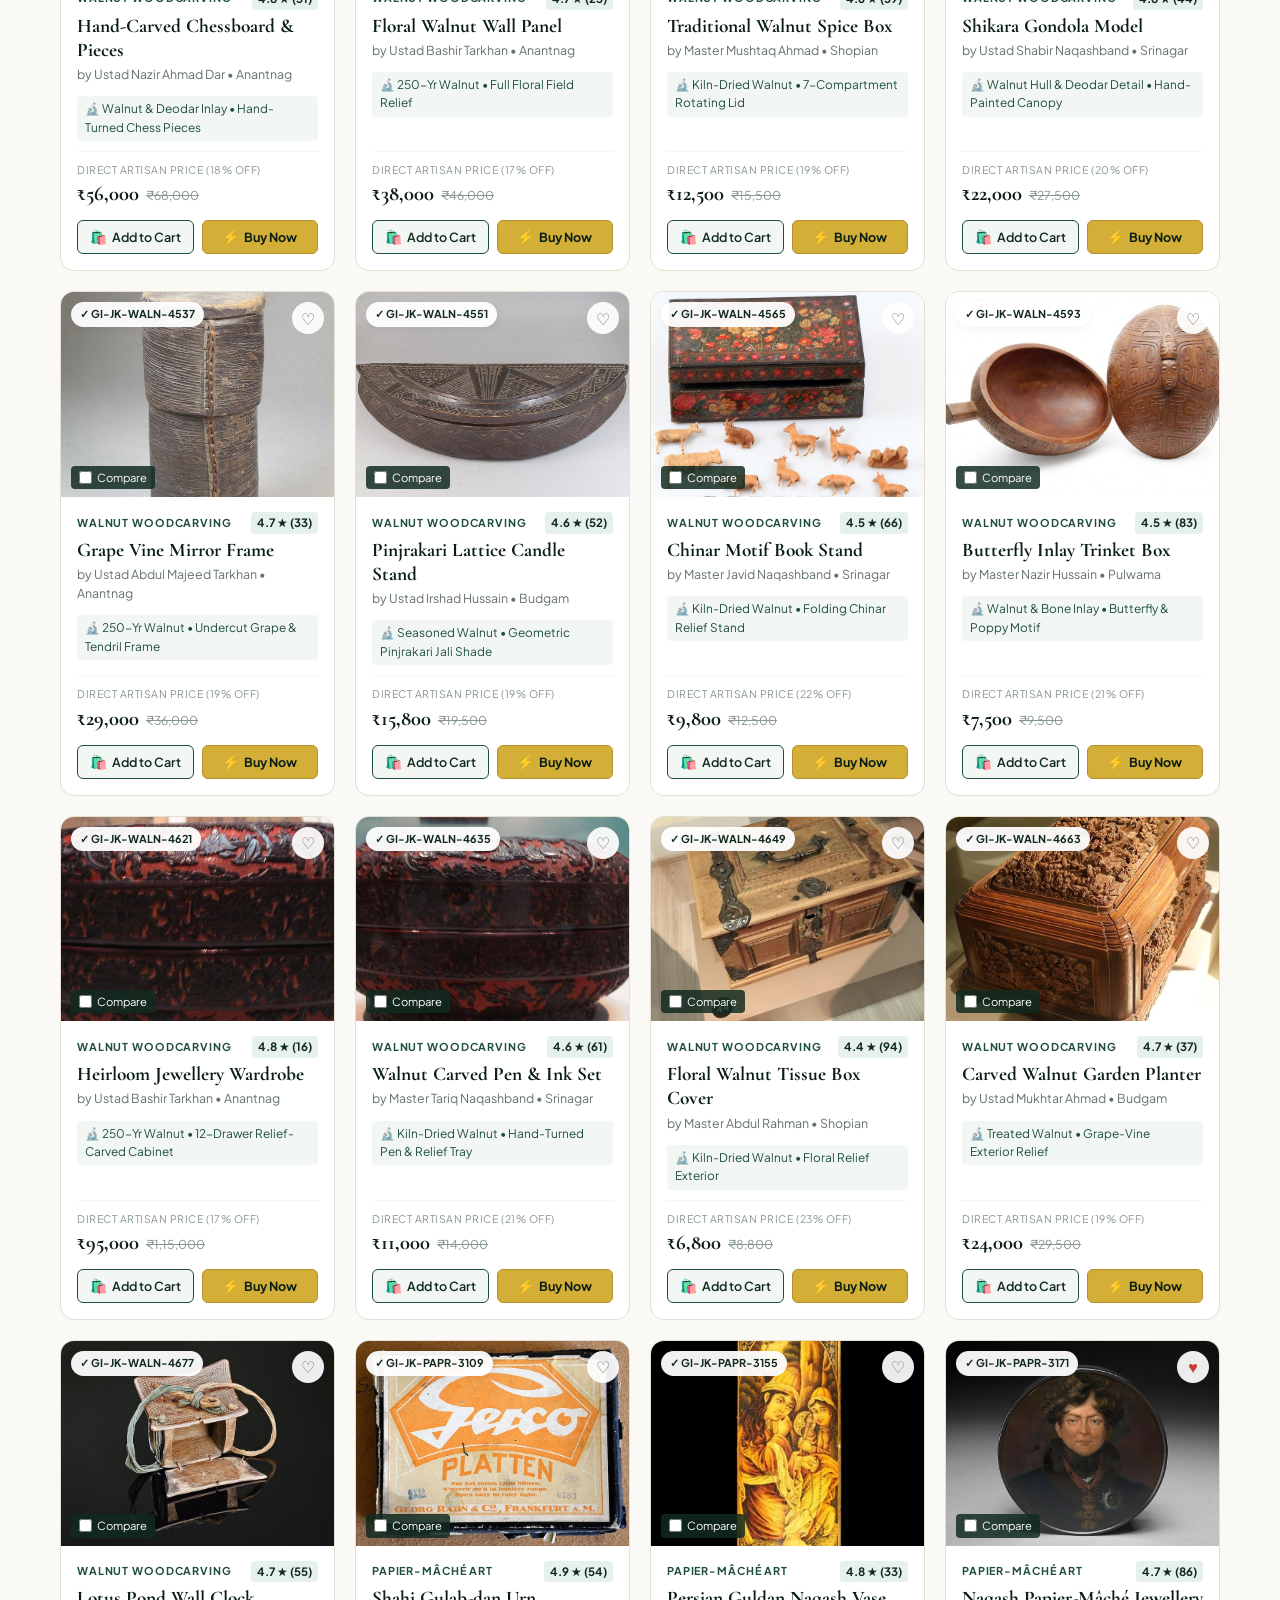
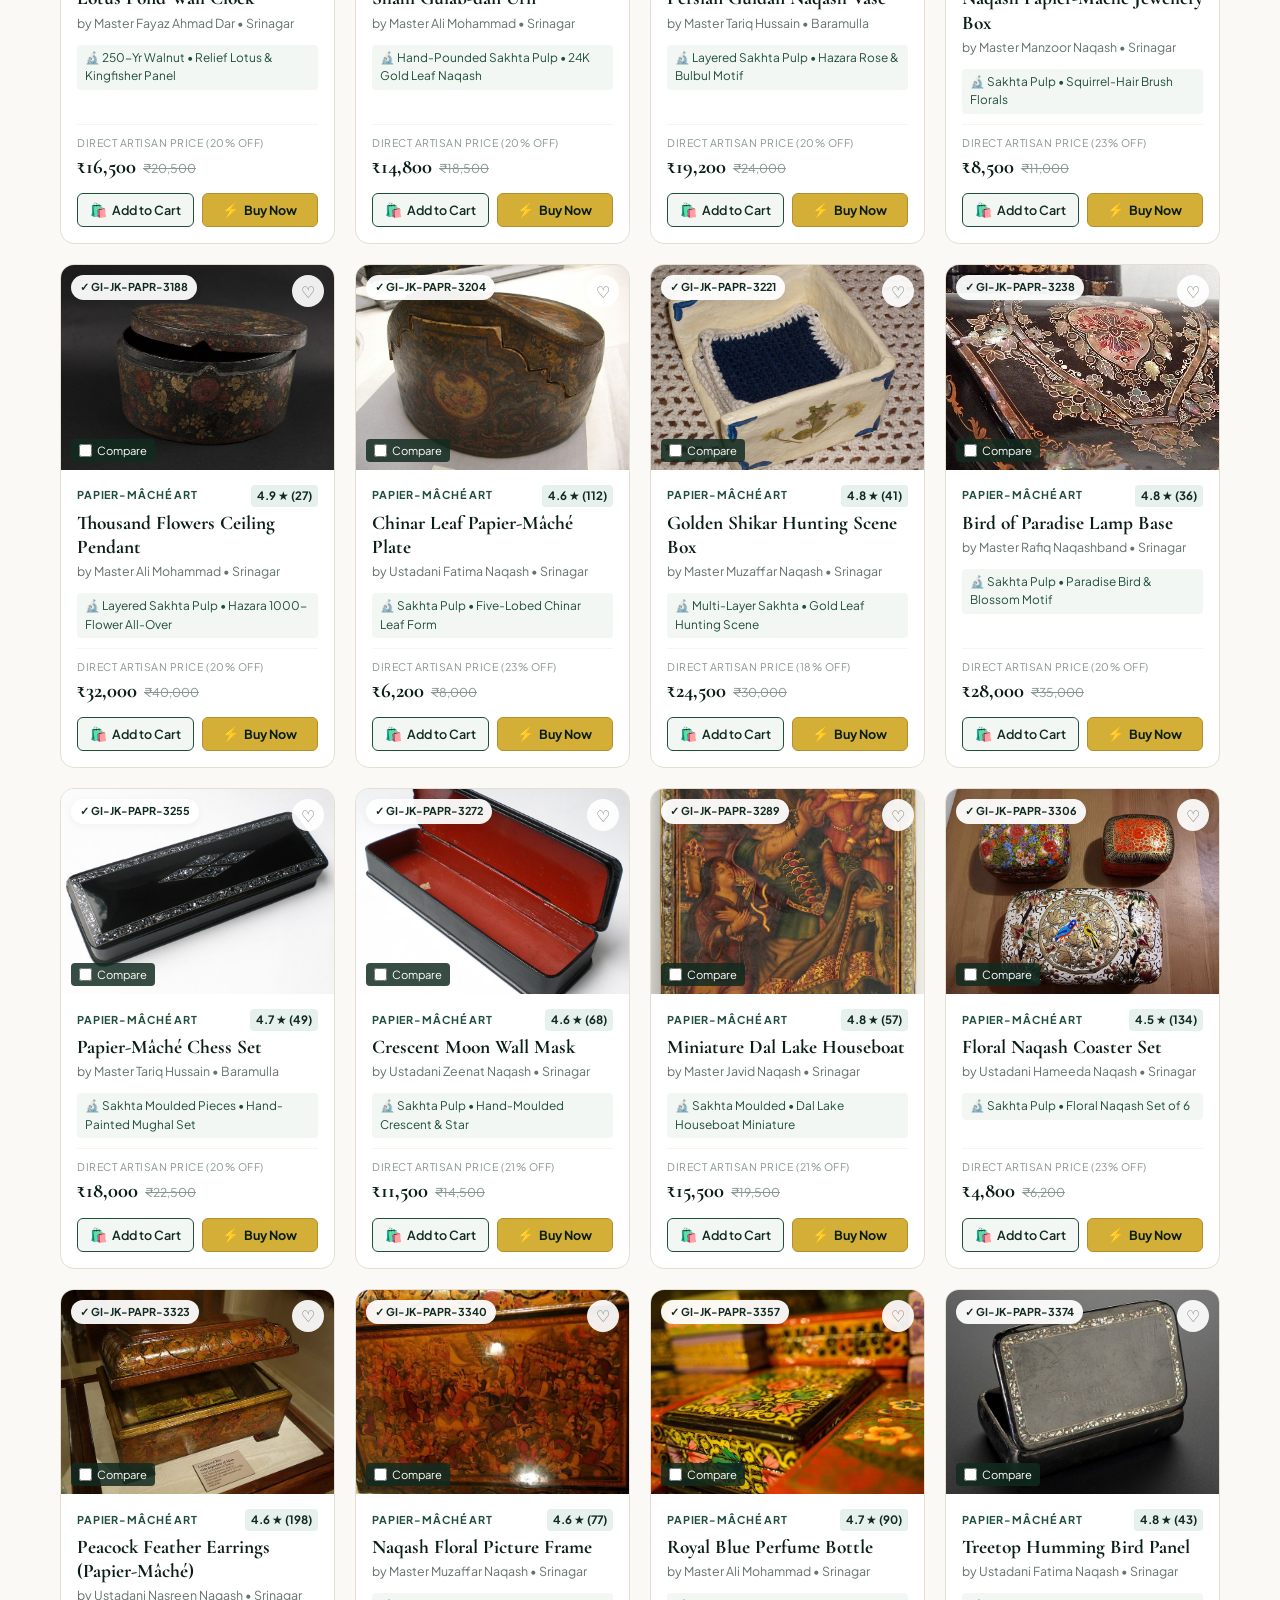
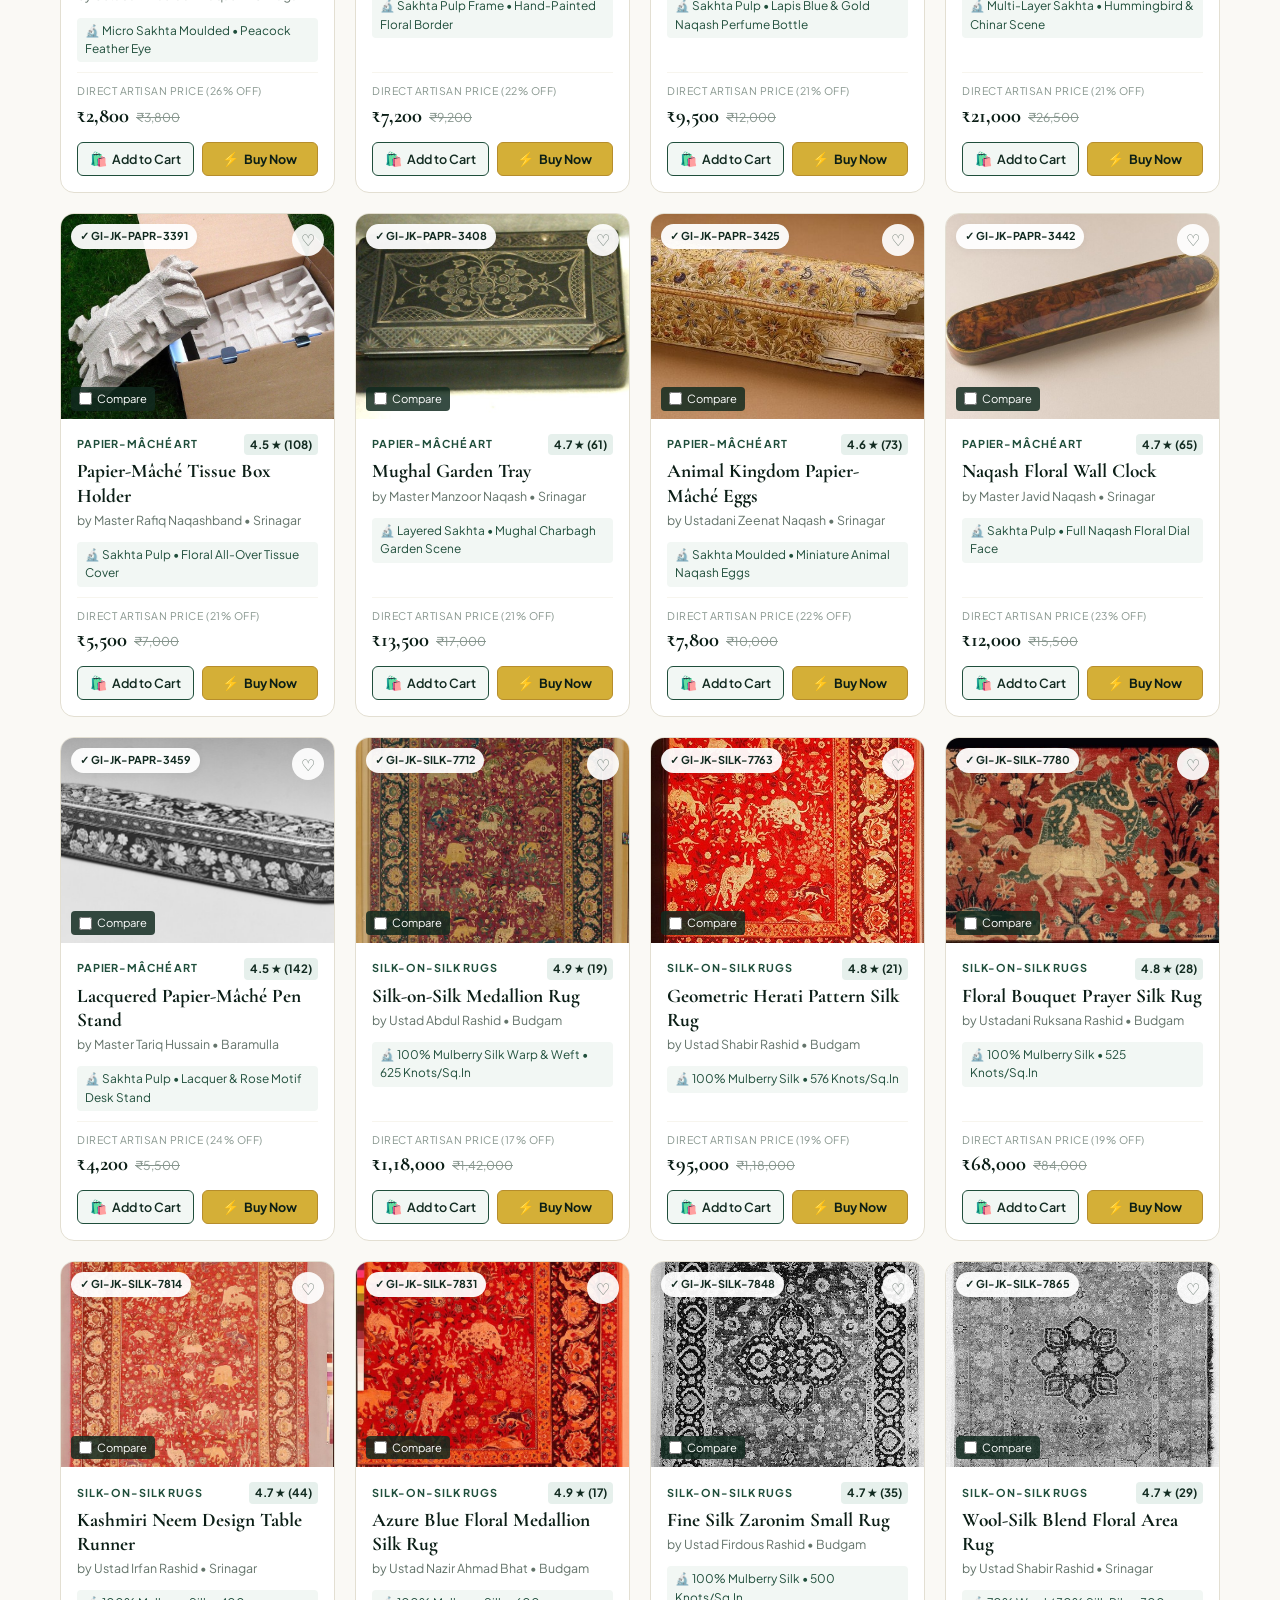
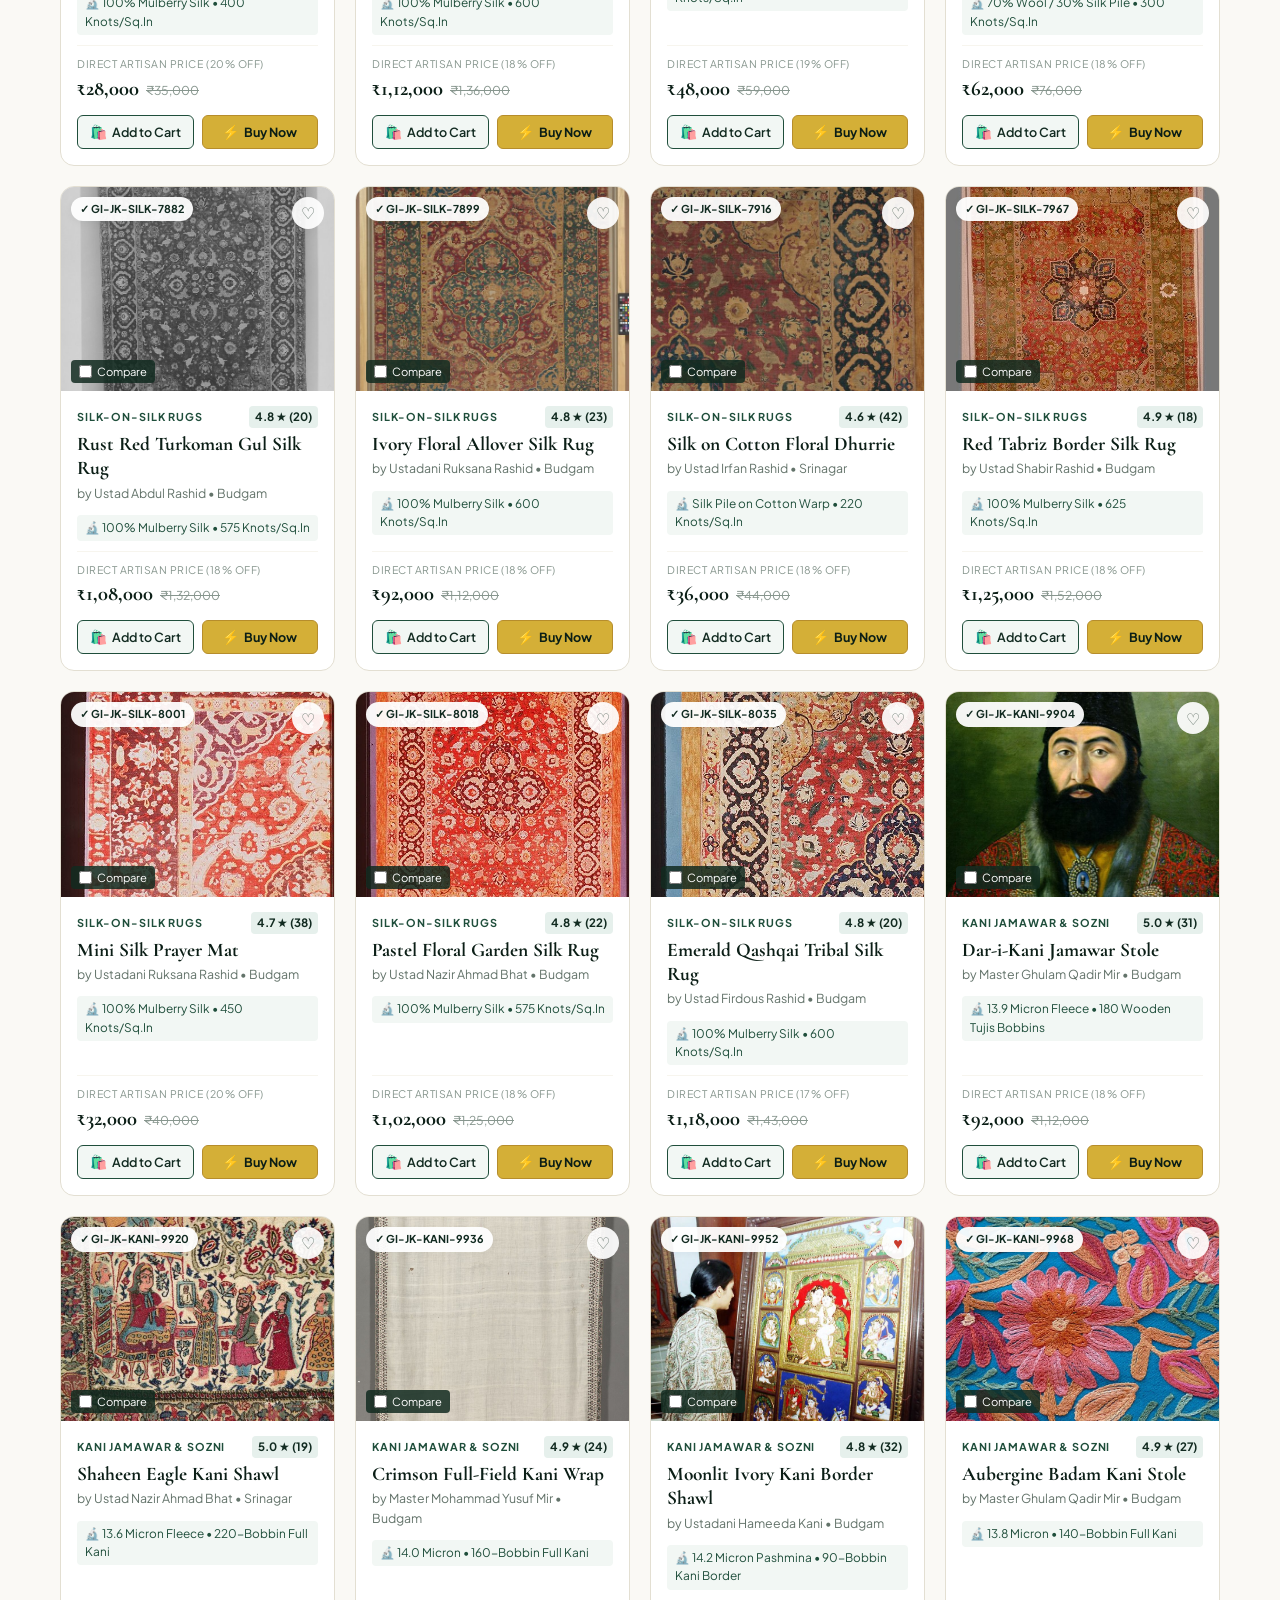
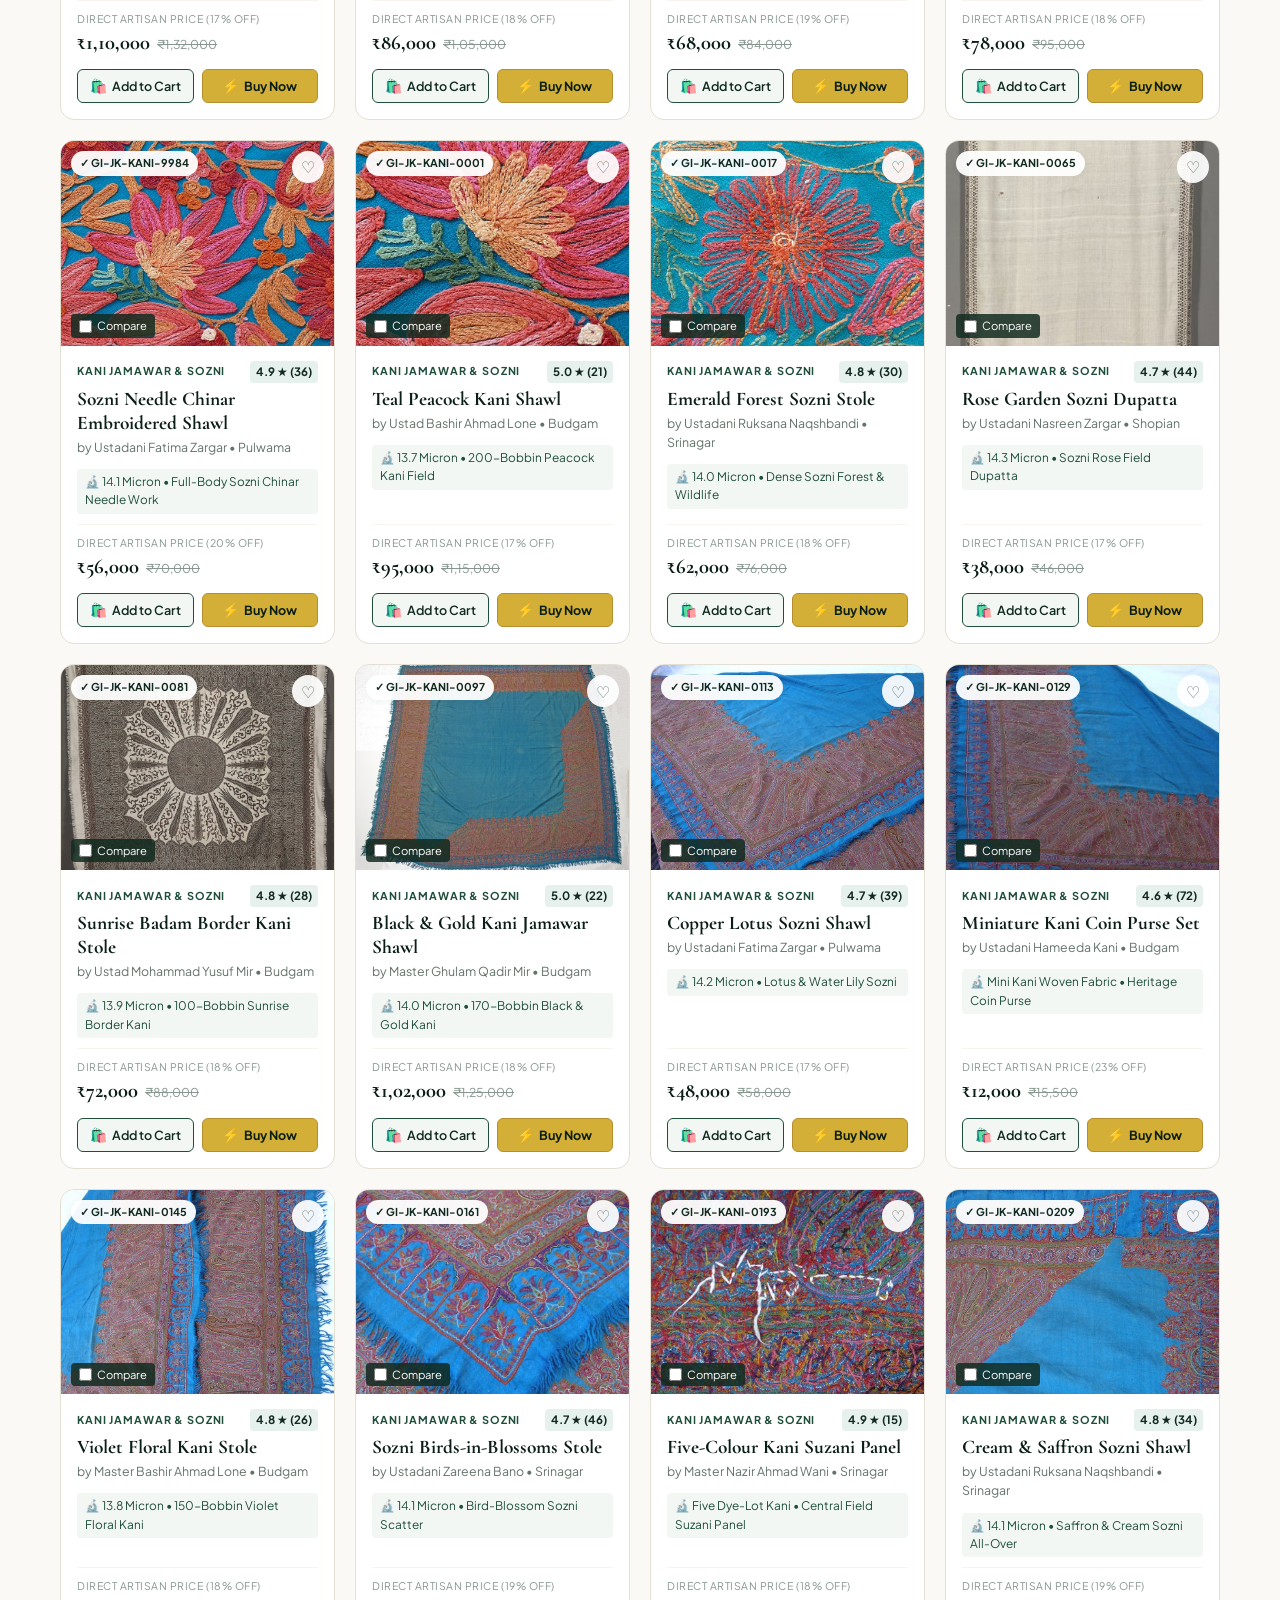
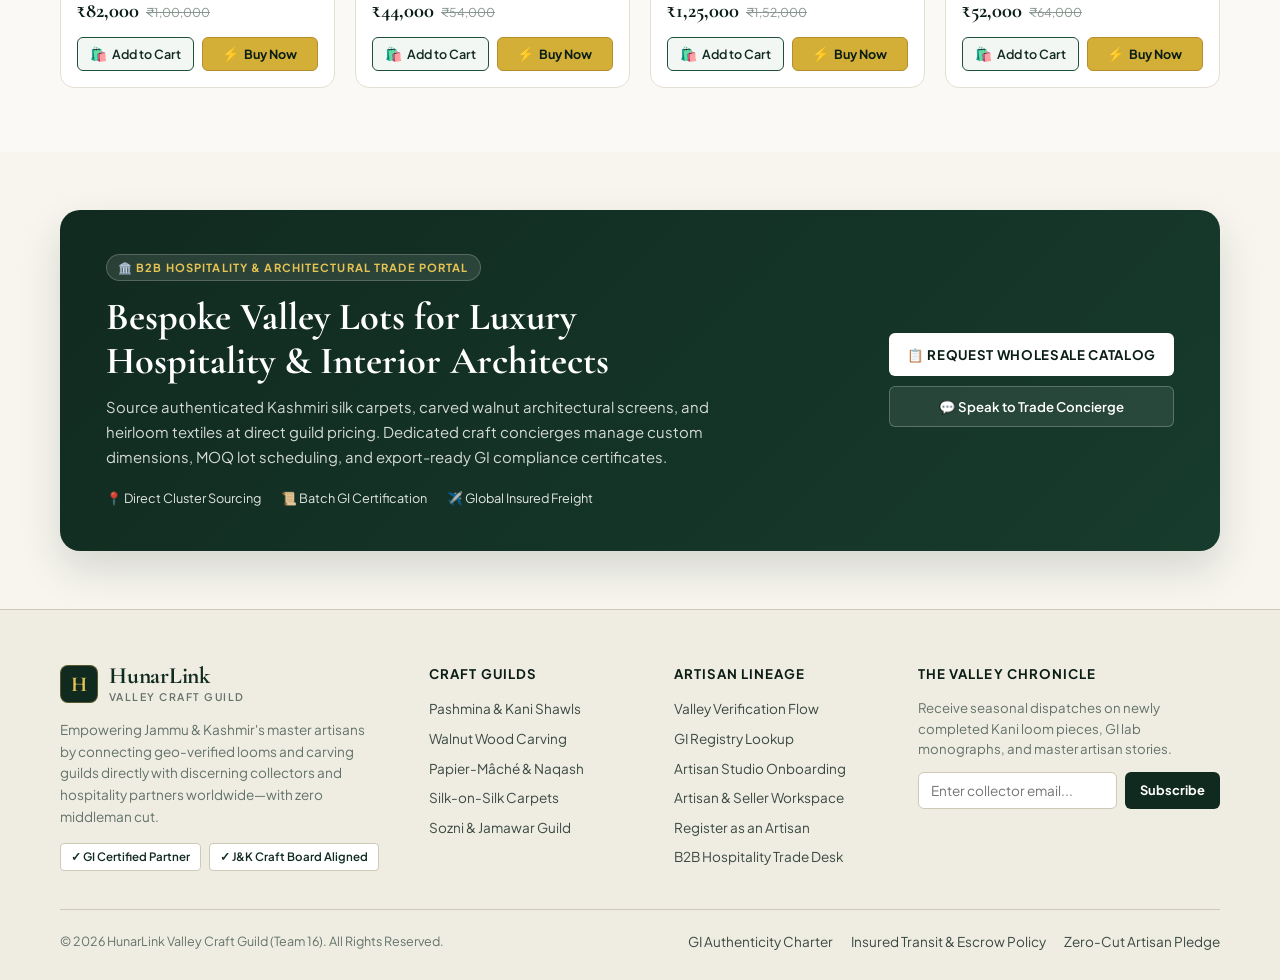
==== commit 7f65b127: "Update marketplace and add chatbot and seller portal Co-authored-by: Copilot <223556219+Copilot@user" ====
--- a/hunarlink_valley_craft_guild_gi_certified_kashmiri_handicrafts_marketplace.html
+++ b/hunarlink_valley_craft_guild_gi_certified_kashmiri_handicrafts_marketplace.html
@@ -11,6 +11,7 @@
     href="https://fonts.googleapis.com/css2?family=Cormorant+Garamond:ital,wght@0,600;0,700;1,500&family=Plus+Jakarta+Sans:wght@400;500;600;700&display=swap"
     rel="stylesheet" media="print" onload="this.media='all'">
   <link rel="stylesheet" href="hunarlink_valley_craft_guild_gi_certified_kashmiri_handicrafts_marketplace.css">
+  <link rel="stylesheet" href="hunarsathi-chatbot/widget.css">
 </head>
 
 <body>
@@ -96,16 +97,12 @@
               <div class="profile-menu-name">Priya Sharma</div>
               <div class="profile-menu-role">Verified Valley Collector • J&amp;K</div>
             </div>
-            <a href="auth.html?mode=login&amp;role=buyer" class="profile-menu-item" style="text-decoration: none;">
-              <span>🛍️ Buyer / Collector Login</span>
-              <span>→</span>
-            </a>
             <a href="auth.html?mode=login&amp;role=artisan" class="profile-menu-item" style="text-decoration: none;">
               <span>🔨 Artisan &amp; Seller Portal</span>
               <span>→</span>
             </a>
-            <a href="auth.html?mode=register&amp;role=buyer" class="profile-menu-item" style="text-decoration: none;">
-              <span>✨ Create New Account</span>
+            <a href="auth.html?mode=register&amp;role=artisan" class="profile-menu-item" style="text-decoration: none;">
+              <span>✨ Register as an Artisan</span>
               <span>→</span>
             </a>
             <button type="button" class="profile-menu-item" onclick="openOrdersModal()">
@@ -124,7 +121,8 @@
               <span>↺ Reset Demo Catalog</span>
               <span>→</span>
             </button>
-            <button type="button" class="profile-menu-item" id="btn-profile-signout" onclick="logoutUser()" style="display: none; color: #D32F2F; border-top: 1px solid var(--border-light);">
+            <button type="button" class="profile-menu-item" id="btn-profile-signout" onclick="logoutUser()"
+              style="display: none; color: #D32F2F; border-top: 1px solid var(--border-light);">
               <span>🚪 Sign Out</span>
               <span>→</span>
             </button>
@@ -196,10 +194,10 @@
 
         <!-- Right 3-Card Bento Collage -->
         <div class="hero-bento">
-          <button type="button" class="bento-card bento-main" onclick="openProductPage('hl-pash-005')">
+          <button type="button" class="bento-card bento-main" onclick="openProductPage('hl-pash-002')">
             <img src="assets/image_2.jpg" alt="Jamawar Heirloom Stole">
             <div class="bento-overlay">
-              <span class="bento-top-pill">✓ GI Certified Loom #108 • ₹76,000</span>
+              <span class="bento-top-pill">✓ GI Certified Loom #108 • ₹1,850</span>
               <div>
                 <span class="bento-kicker">Kani Masterweave • Srinagar</span>
                 <div class="bento-name">Jamawar Heirloom Stole</div>
@@ -234,7 +232,7 @@
       <!-- 4-KPI Trust Bar -->
       <div class="trust-bar">
         <button type="button" class="trust-item"
-          onclick="document.getElementById('artisan-spotlight-section').scrollIntoView({behavior:'smooth'})">
+          onclick="document.getElementById('craft-guilds-section').scrollIntoView({behavior:'smooth'})">
           <div class="trust-icon-box">🏛️</div>
           <div>
             <div class="trust-value">2,400+</div>
@@ -278,34 +276,49 @@
           <div class="section-kicker">◇ 100% GENUINE CRAFT PROMISE</div>
           <h2 class="section-title">The Valley Verification Flow</h2>
           <p class="section-desc">
-            Every Crafts undergoes a strict three-tier verification protocol before leaving J&amp;K , combining
-            geo-tagged ,
-            micron purity lab testing, and cryptographic GI sealing.
+            Every craft passes a transparent 3-step authenticity check before leaving Jammu &amp; Kashmir — verifying
+            the artisan’s workshop, lab-testing material purity, and sealing it with a scannable GI Tag.
           </p>
         </div>
-        <div class="verification-pills-box">
-          <span class="verify-pill-badge active"><span class="verify-pill-dot">●</span> Level 1: GI QR Check</span>
-          <span class="verify-pill-badge"><span class="verify-pill-dot">●</span> Level 2: AI Vision Scan</span>
-          <span class="verify-pill-badge"><span class="verify-pill-dot">●</span> Level 3: Live Admin Audit</span>
-        </div>
-      </div>
-
-      <div class="verification-cards-grid">
-        <div class="verify-step-card">
+        <div class="verification-pills-box" role="tablist" aria-label="Verification Steps">
+          <button type="button" class="verify-pill-badge active" id="verify-pill-1" role="tab" aria-selected="true"
+            onclick="selectVerificationStep(1)">
+            <span class="verify-pill-num">1</span> Origin Check
+          </button>
+          <button type="button" class="verify-pill-badge" id="verify-pill-2" role="tab" aria-selected="false"
+            onclick="selectVerificationStep(2)">
+            <span class="verify-pill-num">2</span> Lab Purity Test
+          </button>
+          <button type="button" class="verify-pill-badge" id="verify-pill-3" role="tab" aria-selected="false"
+            onclick="selectVerificationStep(3)">
+            <span class="verify-pill-num">3</span> GI Tag &amp; QR Seal
+          </button>
+        </div>
+      </div>
+
+      <!-- Interactive 3-Step Flow Cards with Directional Arrows -->
+      <div class="verification-flow-track">
+        <div class="verify-step-card highlighted" id="verify-card-1" role="button" tabindex="0"
+          aria-pressed="true" onclick="selectVerificationStep(1)"
+          onkeydown="if(event.key==='Enter'||event.key===' '){event.preventDefault();selectVerificationStep(1);}">
           <div>
             <div class="verify-card-top">
-              <span class="verify-step-num">01</span>
-              <span class="verify-step-icon">📍</span>
+              <div class="verify-step-meta">
+                <span class="verify-step-num">01</span>
+                <span class="verify-step-tag" id="verify-tag-1">Viewing Step</span>
+              </div>
+              <span class="verify-step-icon" aria-hidden="true">📍</span>
             </div>
             <h3 class="verify-step-title">Artisan Geo-Verification</h3>
             <p class="verify-step-body">
-              Each piece is logged at its loom of origin across Srinagar, Budgam, and Anantnag clusters with GPS
-              telemetry, master artisan registry credentials, and generational workshop lineage mapping.
+              Each piece is logged right at the artisan’s loom in Srinagar, Budgam, or Anantnag with verified GPS
+              location and family workshop credentials.
             </p>
+            <div class="verify-buyer-benefit">✓ Proves your craft was handmade in Kashmir</div>
           </div>
           <div class="verify-meter-box">
             <div class="verify-meter-labels">
-              <span>ARTISAN CLUSTER TELEMETRY</span>
+              <span>ARTISAN CLUSTER GPS</span>
               <span>SRINAGAR &amp; BUDGAM • 100%</span>
             </div>
             <div class="verify-meter-bar">
@@ -314,40 +327,56 @@
           </div>
         </div>
 
-        <div class="verify-step-card highlighted">
+        <div class="verify-flow-arrow" aria-hidden="true">→</div>
+
+        <div class="verify-step-card" id="verify-card-2" role="button" tabindex="0"
+          aria-pressed="false" onclick="selectVerificationStep(2)"
+          onkeydown="if(event.key==='Enter'||event.key===' '){event.preventDefault();selectVerificationStep(2);}">
           <div>
             <div class="verify-card-top">
-              <span class="verify-step-num">02</span>
-              <span class="verify-step-icon">🔬</span>
+              <div class="verify-step-meta">
+                <span class="verify-step-num">02</span>
+                <span class="verify-step-tag" id="verify-tag-2">Click to Inspect</span>
+              </div>
+              <span class="verify-step-icon" aria-hidden="true">🔬</span>
             </div>
             <h3 class="verify-step-title">Material Purity Lab Review</h3>
             <p class="verify-step-body">
-              High-resolution macro weave &amp; fiber diameter testing verifies authentic sub-16-micron Ladakhi
-              Changthangi fleece, pure mulberry silk knot density, and organic mineral dye composition.
+              Certified fiber and weave testing confirms authentic sub-16-micron Changthangi Pashmina, pure mulberry
+              silk knot density, and natural organic dyes.
             </p>
+            <div class="verify-buyer-benefit">✓ Guarantees zero synthetic blends or machine fakes</div>
           </div>
           <div class="verify-meter-box">
             <div class="verify-meter-labels">
-              <span>SUB-16MM PASHMINA STANDARD</span>
+              <span>SUB-16 MICRON (µm) PASHMINA</span>
               <span>99.4% PURITY VERIFIED</span>
             </div>
             <div class="verify-meter-bar">
-              <div class="verify-meter-fill" style="width: 96%;"></div>
-            </div>
-          </div>
-        </div>
-
-        <div class="verify-step-card">
+              <div class="verify-meter-fill" style="width: 99%;"></div>
+            </div>
+          </div>
+        </div>
+
+        <div class="verify-flow-arrow" aria-hidden="true">→</div>
+
+        <div class="verify-step-card" id="verify-card-3" role="button" tabindex="0"
+          aria-pressed="false" onclick="selectVerificationStep(3)"
+          onkeydown="if(event.key==='Enter'||event.key===' '){event.preventDefault();selectVerificationStep(3);}">
           <div>
             <div class="verify-card-top">
-              <span class="verify-step-num">03</span>
-              <span class="verify-step-icon">🛡️</span>
+              <div class="verify-step-meta">
+                <span class="verify-step-num">03</span>
+                <span class="verify-step-tag" id="verify-tag-3">Click to Inspect</span>
+              </div>
+              <span class="verify-step-icon" aria-hidden="true">🛡️</span>
             </div>
             <h3 class="verify-step-title">GI Tag &amp; Laser Seal</h3>
             <p class="verify-step-body">
-              Approved treasures receive a tamper-evident Geographical Indication laser seal and an immutable Digital
-              Craft Passport that collectors can scan anytime to verify provenance.
+              Approved crafts receive a tamper-proof Government GI laser tag and a scannable Digital Craft Passport so
+              you can verify provenance anytime on your phone.
             </p>
+            <div class="verify-buyer-benefit">✓ Instant phone scan confirms lifetime authenticity</div>
           </div>
           <div class="verify-meter-box">
             <div class="verify-meter-labels">
@@ -359,6 +388,43 @@
             </div>
           </div>
         </div>
+      </div>
+
+      <!-- Interactive Step Detail Drawer & Instant GI Checker -->
+      <div class="verify-interactive-panel" id="verify-detail-panel" aria-live="polite">
+        <div class="verify-detail-main" id="verify-detail-content">
+          <!-- Populated dynamically by selectVerificationStep() -->
+        </div>
+        <div class="verify-detail-controls">
+          <div class="verify-step-nav">
+            <button type="button" class="verify-nav-btn" id="verify-prev-btn" onclick="stepVerification(-1)">
+              ← Previous Step
+            </button>
+            <span class="verify-step-counter" id="verify-step-counter">Step 1 of 3</span>
+            <button type="button" class="verify-nav-btn primary" id="verify-next-btn" onclick="stepVerification(1)">
+              Next Step →
+            </button>
+          </div>
+        </div>
+      </div>
+
+      <!-- Quick Live GI Tag Verification Bar -->
+      <div class="verify-quick-lookup">
+        <div class="verify-quick-left">
+          <div class="verify-quick-title">🛡️ Try Live GI Tag Verification</div>
+          <div class="verify-quick-sub">Enter any HunarLink GI code or tap a sample craft below to inspect its verified certificate.</div>
+          <div class="verify-sample-chips">
+            <span class="verify-sample-label">Try sample:</span>
+            <button type="button" class="verify-sample-chip" onclick="quickVerifyFromSection('GI-JK-PASH-8821')">GI-JK-PASH-8821 (Pashmina)</button>
+            <button type="button" class="verify-sample-chip" onclick="quickVerifyFromSection('GI #JK-WNT-1180')">GI #JK-WNT-1180 (Walnut)</button>
+            <button type="button" class="verify-sample-chip" onclick="quickVerifyFromSection('GI-JK-PAPR-3109')">GI-JK-PAPR-3109 (Papier-Mâché)</button>
+          </div>
+        </div>
+        <form class="verify-quick-form" onsubmit="event.preventDefault(); quickVerifyFromSection();">
+          <input type="text" id="inline-gi-input" class="verify-quick-input"
+            placeholder="Enter GI ID (e.g. GI-JK-PASH-8821)" aria-label="Enter GI Tag ID">
+          <button type="submit" class="verify-quick-btn">Verify Tag →</button>
+        </form>
       </div>
     </div>
   </section>
@@ -369,11 +435,10 @@
       <div class="section-header-split">
         <div>
           <div class="section-kicker">HERITAGE CRAFT CLUSTERS</div>
-          <h2 class="section-title">Curated Craft Guilds</h2>
+          <h2 class="section-title">Master Craft </h2>
         </div>
         <p class="section-desc" style="margin-top: 0;">
-          Explore specialized guilds preserving centuries-old valley craftsmanship. Click any guild card below to filter
-          the live marketplace catalog.
+
         </p>
       </div>
 
@@ -452,60 +517,7 @@
     </div>
   </section>
 
-  <!-- 5. Master Artisan Spotlight -->
-  <section class="spotlight-section" id="artisan-spotlight-section">
-    <div class="container">
-      <div class="spotlight-card">
-        <div class="spotlight-img-col">
-          <img src="assets/image_1.jpg" alt="Master Ghulam Qadir Mir at his Kani Loom">
-          <div class="spotlight-floating-badge">
-            <div class="spotlight-badge-title">📍 Kani Mazar Cluster • Old Srinagar</div>
-            <div class="spotlight-badge-sub">GI-Registered 4th Generation Family Handloom Workshop</div>
-          </div>
-        </div>
-
-        <div class="spotlight-content-col">
-          <div class="spotlight-kicker-row">
-            <span class="spotlight-pill">Master Artisan Spotlight</span>
-            <span class="spotlight-lineage">• Ustad Lineage #JK-019</span>
-          </div>
-          <h2 class="spotlight-name">Master Ghulam Qadir Mir</h2>
-          <div class="spotlight-role">42 Years of Loom Mastery • 4th Generation Ustad</div>
-          <blockquote class="spotlight-quote">
-            "A true Kani shawl is not woven with thread alone; it is sung into existence through the sacred Talim code.
-            One wrong bobbin turn breaks a century of rhythm—that is why machines can copy our patterns, never our
-            soul."
-          </blockquote>
-
-          <div class="spotlight-stats-row">
-            <div class="spotlight-stat-box">
-              <div class="spotlight-stat-val">1,800+</div>
-              <div class="spotlight-stat-lbl">Hours / Single Kani Shawl</div>
-            </div>
-            <div class="spotlight-stat-box">
-              <div class="spotlight-stat-val">8 Artisans</div>
-              <div class="spotlight-stat-lbl">Family Loom Workshop</div>
-            </div>
-            <div class="spotlight-stat-box">
-              <div class="spotlight-stat-val">100% GI</div>
-              <div class="spotlight-stat-lbl">Certified Craft Lineage</div>
-            </div>
-          </div>
-
-          <div class="spotlight-actions">
-            <button type="button" class="btn-gold" id="commission-custom-btn" onclick="openCommissionModal()">
-              <span>✨ Commission Custom Piece</span>
-            </button>
-            <button type="button" class="btn-outline-dark" id="view-ustad-loom-btn" onclick="filterByMasterUstad()">
-              <span>🔍 View Ustad's Loom (3 Pieces)</span>
-            </button>
-          </div>
-        </div>
-      </div>
-    </div>
-  </section>
-
-  <!-- 6. Featured Heirloom Treasures (Full Flipkart-Style Marketplace) -->
+  <!-- 5. Featured Heirloom Treasures (Full Flipkart-Style Marketplace) -->
   <section class="marketplace-section" id="marketplace-section">
     <div class="container">
       <div class="section-header-split">
@@ -515,11 +527,16 @@
         </div>
 
         <div class="category-pills-row">
-          <button type="button" class="cat-pill-btn" data-cat="pashmina" onclick="toggleCategoryFilter('pashmina')">Pashmina</button>
-          <button type="button" class="cat-pill-btn" data-cat="walnut" onclick="toggleCategoryFilter('walnut')">Walnut</button>
-          <button type="button" class="cat-pill-btn" data-cat="papier-mache" onclick="toggleCategoryFilter('papier-mache')">Papier-Mâché</button>
-          <button type="button" class="cat-pill-btn" data-cat="silk-rugs" onclick="toggleCategoryFilter('silk-rugs')">Silk Rugs</button>
-          <button type="button" class="cat-pill-btn" data-cat="sozni" onclick="toggleCategoryFilter('sozni')">Kani &amp; Sozni</button>
+          <button type="button" class="cat-pill-btn" data-cat="pashmina"
+            onclick="toggleCategoryFilter('pashmina')">Pashmina</button>
+          <button type="button" class="cat-pill-btn" data-cat="walnut"
+            onclick="toggleCategoryFilter('walnut')">Walnut</button>
+          <button type="button" class="cat-pill-btn" data-cat="papier-mache"
+            onclick="toggleCategoryFilter('papier-mache')">Papier-Mâché</button>
+          <button type="button" class="cat-pill-btn" data-cat="silk-rugs"
+            onclick="toggleCategoryFilter('silk-rugs')">Silk Rugs</button>
+          <button type="button" class="cat-pill-btn" data-cat="sozni" onclick="toggleCategoryFilter('sozni')">Kani &amp;
+            Sozni</button>
         </div>
       </div>
 
@@ -530,7 +547,7 @@
             <span>Max Price</span>
             <span id="price-slider-val">Up to ₹1,25,000</span>
           </label>
-          <input type="range" id="price-range-slider" class="filter-range" min="14000" max="125000" step="1000"
+          <input type="range" id="price-range-slider" class="filter-range" min="1000" max="125000" step="500"
             value="125000">
         </div>
 
@@ -680,13 +697,12 @@
                 Verification Flow</button></li>
             <li><button type="button" class="footer-link-btn" onclick="openGiVerifyModal('GI-JK-PASH-8821')">GI Registry
                 Lookup</button></li>
-            <li><button type="button" class="footer-link-btn" onclick="filterByMasterUstad()">Master Ghulam Qadir
-                Mir</button></li>
             <li><button type="button" class="footer-link-btn" onclick="openArtisanStudioModal()">Artisan Studio
                 Onboarding</button></li>
-            <li><a href="auth.html?mode=login&amp;role=buyer" class="footer-link-btn" style="text-decoration: none; display: inline-block;">Buyer &amp; Collector Login</a></li>
-            <li><a href="auth.html?mode=login&amp;role=artisan" class="footer-link-btn" style="text-decoration: none; display: inline-block;">Artisan &amp; Seller Workspace</a></li>
-            <li><a href="auth.html?mode=register&amp;role=artisan" class="footer-link-btn" style="text-decoration: none; display: inline-block;">Register as an Artisan</a></li>
+            <li><a href="auth.html?mode=login&amp;role=artisan" class="footer-link-btn"
+                style="text-decoration: none; display: inline-block;">Artisan &amp; Seller Workspace</a></li>
+            <li><a href="auth.html?mode=register&amp;role=artisan" class="footer-link-btn"
+                style="text-decoration: none; display: inline-block;">Register as an Artisan</a></li>
             <li><button type="button" class="footer-link-btn" onclick="openB2BModal()">B2B Hospitality Trade
                 Desk</button></li>
           </ul>
@@ -827,48 +843,6 @@
     </div>
   </div>
 
-  <!-- Master Artisan Custom Commission Modal -->
-  <div class="backdrop-overlay" id="custom-commission-modal">
-    <div class="modal-card" style="max-width: 600px;">
-      <div class="modal-header">
-        <div class="drawer-title">✨ Commission Custom Piece — Master Ghulam Qadir Mir</div>
-        <button type="button" class="drawer-close-btn" onclick="closeModal('custom-commission-modal')">✕</button>
-      </div>
-      <div class="modal-body">
-        <form onsubmit="submitCustomCommission(event)">
-          <div class="form-grid">
-            <div class="form-field">
-              <label>Craft Format</label>
-              <select required>
-                <option>Kani Jamawar Heirloom Shawl (205 × 102 cm)</option>
-                <option>Royal Khudrang Sozni Wrap (200 × 100 cm)</option>
-                <option>Bridal Trousseau Kani Stole</option>
-              </select>
-            </div>
-            <div class="form-field">
-              <label>Natural Dye Palette</label>
-              <select required>
-                <option>Natural Unbleached Ivory &amp; Emerald</option>
-                <option>Pampore Saffron &amp; Madder Crimson</option>
-                <option>Indigo Night &amp; Chinar Gold</option>
-              </select>
-            </div>
-            <div class="form-field full">
-              <label>Custom Talim Inscription / Collector Initials &amp; Notes</label>
-              <textarea rows="3" required
-                placeholder="Describe desired motif density, family crest initials, or target occasion..."></textarea>
-            </div>
-          </div>
-          <div style="margin-top: 16px; display: flex; justify-content: flex-end; gap: 10px;">
-            <button type="button" class="btn-outline-ivory"
-              onclick="closeModal('custom-commission-modal')">Cancel</button>
-            <button type="submit" class="btn-gold">Submit Commission to Srinagar Loom →</button>
-          </div>
-        </form>
-      </div>
-    </div>
-  </div>
-
   <!-- B2B Wholesale Calculator & Trade Concierge Modal -->
   <div class="backdrop-overlay" id="b2b-modal">
     <div class="modal-card" style="max-width: 680px;">
@@ -881,7 +855,7 @@
           <div class="form-field">
             <label>Select Craft Guild Lot</label>
             <select id="b2b-guild-select" onchange="updateB2BCalculator()">
-              <option value="58500">Pashmina &amp; Kani Gift Suites (Base ₹58,500)</option>
+              <option value="1650">Pashmina &amp; Kani Gift Suites (Base ₹1,650)</option>
               <option value="118000">Silk-on-Silk Hospitality Carpets (Base ₹1,18,000)</option>
               <option value="46500">Walnut Wood Architectural Screens (Base ₹46,500)</option>
               <option value="14800">Papier-Mâché Luxury Suite Urns (Base ₹14,800)</option>
@@ -1029,9 +1003,6 @@
               <span class="auth-evaluator-sub">One-tap demo</span>
             </div>
             <div class="auth-demo-pills-row">
-              <button type="button" class="auth-demo-pill" onclick="quickFillAuth('buyer')">
-                <span class="auth-demo-dot buyer">●</span> Buyer Demo: Priya Sharma
-              </button>
               <button type="button" class="auth-demo-pill" onclick="quickFillAuth('artisan')">
                 <span class="auth-demo-dot artisan">●</span> Artisan Demo: Ustad Mir
               </button>
@@ -1045,23 +1016,20 @@
             aria-label="Close modal">✕</button>
 
           <div>
-            <a href="auth.html?mode=login&amp;role=artisan" style="display: flex; align-items: center; justify-content: space-between; background: #FAF7F0; border: 1px solid #D5CBB9; border-radius: 8px; padding: 7px 12px; margin-bottom: 12px; font-size: 0.76rem; font-weight: 700; color: #112A20; text-decoration: none;">
+            <a href="auth.html?mode=login&amp;role=artisan"
+              style="display: flex; align-items: center; justify-content: space-between; background: #FAF7F0; border: 1px solid #D5CBB9; border-radius: 8px; padding: 7px 12px; margin-bottom: 12px; font-size: 0.76rem; font-weight: 700; color: #112A20; text-decoration: none;">
               <span>🚀 Prefer full-screen portal view?</span>
               <span style="color: #195C38;">Open Auth Suite ↗</span>
             </a>
-            <div class="auth-form-kicker">PATRON &amp; ARTISAN ACCESS</div>
-            <h3 class="auth-welcome-title">Welcome</h3>
-            <p class="auth-welcome-sub">Sign in to continue your authentic HunarLink journey.</p>
-
-            <!-- Role Selector Tabs -->
+            <div class="auth-form-kicker">ARTISAN &amp; SELLER ACCESS</div>
+            <h3 class="auth-welcome-title">Welcome, Artisan</h3>
+            <p class="auth-welcome-sub">Sign in to access your HunarLink Artisan Studio workspace.</p>
+
+            <!-- Artisan Role Indicator -->
             <div class="auth-role-tabs">
-              <button type="button" class="auth-role-tab active" id="auth-role-artisan"
-                onclick="setAuthRole('artisan')">
+              <div class="auth-role-tab active" id="auth-role-artisan" style="cursor: default;">
                 <span>✦</span> Seller / Artisan
-              </button>
-              <button type="button" class="auth-role-tab" id="auth-role-buyer" onclick="setAuthRole('buyer')">
-                <span>👤</span> Patron / Collector
-              </button>
+              </div>
             </div>
 
             <form id="seller-login-form" onsubmit="handleSellerLogin(event)">
@@ -1146,6 +1114,7 @@
   <div class="toast-stack" id="toast-container" aria-live="polite"></div>
 
   <script src="hunarlink_valley_craft_guild_gi_certified_kashmiri_handicrafts_marketplace.js"></script>
+  <script src="hunarsathi-chatbot/widget.js"></script>
 </body>
 
 </html>
--- a/hunarlink_valley_craft_guild_gi_certified_kashmiri_handicrafts_marketplace.css
+++ b/hunarlink_valley_craft_guild_gi_certified_kashmiri_handicrafts_marketplace.css
@@ -47,7 +47,9 @@
 
 html {
   scroll-behavior: smooth;
-  font-size: 16px;
+  font-size: clamp(14px, 0.86rem + 0.25vw, 17px);
+  overflow-x: clip;
+  --header-h: 74px;
 }
 
 body {
@@ -55,7 +57,8 @@
   background-color: var(--bg-ivory);
   color: var(--text-900);
   line-height: 1.55;
-  overflow-x: hidden;
+  overflow-x: clip;
+  min-height: 100dvh;
   -webkit-font-smoothing: antialiased;
 }
 
@@ -79,9 +82,9 @@
 
 .container {
   width: 100%;
-  max-width: 1240px;
+  max-width: min(1440px, 95vw);
   margin: 0 auto;
-  padding: 0 24px;
+  padding: 0 clamp(12px, 2.4vw, 28px);
 }
 
 /* ==========================================================================
@@ -152,8 +155,10 @@
   display: flex;
   align-items: center;
   justify-content: space-between;
-  height: 74px;
-  gap: 18px;
+  min-height: var(--header-h);
+  height: auto;
+  padding: 8px 0;
+  gap: clamp(8px, 1.4vw, 18px);
 }
 
 .brand-logo {
@@ -241,7 +246,7 @@
   background-color: var(--bg-ivory);
   border-bottom: 1px solid var(--border-light);
   position: sticky;
-  top: 74px; /* height of .header-inner — sits just below sticky main header */
+  top: var(--header-h);
   z-index: 90;
 }
 
@@ -251,19 +256,27 @@
   justify-content: center;
   gap: 0;
   padding: 0;
+  overflow-x: auto;
+  scrollbar-width: none;
+  -webkit-overflow-scrolling: touch;
+}
+
+.section-nav-inner::-webkit-scrollbar {
+  display: none;
 }
 
 .snav-item {
   font-family: var(--font-sans);
-  font-size: 0.95rem;
+  font-size: clamp(0.82rem, 0.78rem + 0.25vw, 0.95rem);
   font-weight: 500;
   color: var(--text-500);
-  padding: 18px 28px 18px;
+  padding: clamp(12px, 1.4vw, 18px) clamp(14px, 2vw, 28px);
   position: relative;
   background: none;
   border: none;
   cursor: pointer;
   white-space: nowrap;
+  flex-shrink: 0;
   transition: color 0.2s ease;
   letter-spacing: 0.01em;
   line-height: 1;
@@ -273,7 +286,7 @@
 }
 
 .snav-item:first-child {
-  padding-left: 28px;
+  padding-left: clamp(14px, 2vw, 28px);
 }
 
 .snav-item:hover {
@@ -289,29 +302,34 @@
   content: '';
   position: absolute;
   bottom: 0;
-  left: 24px;
-  right: 24px;
+  left: clamp(12px, 1.8vw, 24px);
+  right: clamp(12px, 1.8vw, 24px);
   height: 3px;
   background-color: var(--forest-900);
   border-radius: 2px 2px 0 0;
 }
 
 .snav-item:first-child.active::after {
-  left: 24px;
-  right: 24px;
-}
-
-@media (max-width: 680px) {
+  left: clamp(12px, 1.8vw, 24px);
+  right: clamp(12px, 1.8vw, 24px);
+}
+
+@media (max-width: 760px) {
   .section-nav-bar {
-    display: none;
+    position: relative;
+    top: 0;
+  }
+  .section-nav-inner {
+    justify-content: flex-start;
   }
 }
 
 /* Search Bar */
 .header-search-wrap {
   position: relative;
-  flex: 1;
-  max-width: 295px;
+  flex: 1 1 200px;
+  min-width: 140px;
+  max-width: clamp(220px, 26vw, 380px);
 }
 
 .header-search-box {
@@ -623,7 +641,7 @@
    2. Hero Section & 4-KPI Trust Bar
    ========================================================================== */
 .hero-section {
-  padding: 34px 0 42px;
+  padding: clamp(22px, 3vw, 44px) 0 clamp(28px, 3.6vw, 48px);
   background: radial-gradient(circle at 82% 22%, rgba(212, 175, 55, 0.11), transparent 48%),
               linear-gradient(180deg, var(--bg-ivory) 0%, #F3F0E6 100%);
   border-bottom: 1px solid var(--border-light);
@@ -632,7 +650,7 @@
 .hero-grid {
   display: grid;
   grid-template-columns: 1.08fr 0.92fr;
-  gap: 36px;
+  gap: clamp(20px, 3vw, 44px);
   align-items: center;
 }
 
@@ -765,8 +783,8 @@
 .hero-bento {
   display: grid;
   grid-template-columns: 1fr 1fr;
-  grid-template-rows: 250px 175px;
-  gap: 14px;
+  grid-template-rows: clamp(190px, 20vw, 290px) clamp(140px, 14vw, 205px);
+  gap: clamp(10px, 1.2vw, 16px);
 }
 
 .bento-card {
@@ -931,113 +949,232 @@
 .verification-pills-box {
   background-color: var(--bg-ivory);
   border: 1px solid var(--border-light);
-  padding: 8px 12px;
-  border-radius: var(--radius-md);
-  display: flex;
-  align-items: center;
-  gap: 8px;
+  padding: 6px;
+  border-radius: 999px;
+  display: inline-flex;
+  align-items: center;
+  gap: 6px;
   flex-wrap: wrap;
-  cursor: default;
-  user-select: none;
 }
 
 .verify-pill-badge {
-  font-size: 0.72rem;
+  font-family: var(--font-sans);
+  font-size: 0.78rem;
   font-weight: 600;
-  padding: 6px 14px;
+  padding: 8px 16px;
   border-radius: 999px;
+  background-color: transparent;
+  color: var(--text-700);
+  border: 1px solid transparent;
+  cursor: pointer;
+  display: inline-flex;
+  align-items: center;
+  gap: 7px;
+  transition: all 0.2s ease;
+}
+
+.verify-pill-badge:hover:not(.active) {
   background-color: #FFFFFF;
-  color: var(--text-700);
-  border: 1px solid var(--border-light);
-  cursor: default;
+  border-color: var(--border-mid);
+  color: var(--forest-950);
+}
+
+.verify-pill-badge:focus-visible,
+.verify-step-card:focus-visible,
+.verify-nav-btn:focus-visible,
+.verify-sample-chip:focus-visible,
+.verify-quick-btn:focus-visible {
+  outline: 2px solid var(--gold-500);
+  outline-offset: 2px;
+}
+
+.verify-pill-num {
+  width: 20px;
+  height: 20px;
+  border-radius: 50%;
+  background-color: #EAE5DA;
+  color: var(--forest-900);
+  font-size: 0.7rem;
+  font-weight: 700;
   display: inline-flex;
   align-items: center;
-  gap: 4px;
-  user-select: none;
+  justify-content: center;
+  transition: all 0.2s ease;
 }
 
 .verify-pill-badge.active {
   background-color: var(--forest-900);
   color: #FFFFFF;
   border-color: var(--forest-900);
-}
-
-.verification-cards-grid {
+  box-shadow: 0 4px 12px rgba(17, 42, 32, 0.16);
+}
+
+.verify-pill-badge.active .verify-pill-num {
+  background-color: var(--gold-500);
+  color: var(--forest-950);
+}
+
+.verify-pill-badge.completed .verify-pill-num {
+  background-color: #1C6B43;
+  color: #FFFFFF;
+}
+
+/* Connected 3-Step Flow Track */
+.verification-flow-track {
   display: grid;
-  grid-template-columns: repeat(3, 1fr);
-  gap: 20px;
+  grid-template-columns: 1fr auto 1fr auto 1fr;
+  align-items: stretch;
+  gap: 12px;
+}
+
+.verify-flow-arrow {
+  display: flex;
+  align-items: center;
+  justify-content: center;
+  font-size: 1.15rem;
+  font-weight: 700;
+  color: var(--gold-600);
+  opacity: 0.85;
+  user-select: none;
+  padding: 0 2px;
 }
 
 .verify-step-card {
   background-color: var(--bg-ivory);
-  border: 1px solid var(--border-light);
+  border: 1.5px solid var(--border-light);
   border-radius: var(--radius-lg);
-  padding: 26px 22px;
+  padding: 24px 22px;
   display: flex;
   flex-direction: column;
   justify-content: space-between;
-  cursor: default;
+  cursor: pointer;
   text-align: left;
-  user-select: none;
+  transition: transform 0.22s ease, border-color 0.22s ease, box-shadow 0.22s ease, background-color 0.22s ease;
+}
+
+.verify-step-card:hover {
+  transform: translateY(-3px);
+  border-color: var(--forest-600);
+  background-color: #FFFFFF;
+  box-shadow: 0 10px 26px rgba(17, 42, 32, 0.08);
 }
 
 .verify-step-card.highlighted {
-  border: 1.5px solid var(--forest-900);
+  border: 2px solid var(--forest-900);
   background-color: #FFFFFF;
-  box-shadow: 0 8px 24px rgba(17, 42, 32, 0.08);
+  box-shadow: 0 12px 30px rgba(17, 42, 32, 0.11);
+  transform: translateY(-3px);
 }
 
 .verify-card-top {
   display: flex;
   justify-content: space-between;
   align-items: center;
-  margin-bottom: 16px;
+  margin-bottom: 14px;
+}
+
+.verify-step-meta {
+  display: flex;
+  align-items: center;
+  gap: 10px;
 }
 
 .verify-step-num {
   font-family: var(--font-serif);
-  font-size: 1.75rem;
+  font-size: 1.85rem;
   font-weight: 700;
   color: var(--border-mid);
+  line-height: 1;
+  transition: color 0.2s ease;
+}
+
+.verify-step-card.highlighted .verify-step-num {
+  color: var(--forest-900);
+}
+
+.verify-step-tag {
+  font-size: 0.68rem;
+  font-weight: 700;
+  text-transform: uppercase;
+  letter-spacing: 0.06em;
+  padding: 3px 9px;
+  border-radius: 999px;
+  background-color: #EFECE3;
+  color: var(--text-700);
+  transition: all 0.2s ease;
+}
+
+.verify-step-card.highlighted .verify-step-tag {
+  background-color: #E7F3EC;
+  color: var(--forest-900);
+}
+
+.verify-step-card.completed .verify-step-tag {
+  background-color: #EDF6F0;
+  color: #1C6B43;
 }
 
 .verify-step-icon {
-  width: 34px;
-  height: 34px;
+  width: 38px;
+  height: 38px;
   border-radius: 50%;
   background-color: #FFFFFF;
   border: 1px solid var(--border-light);
   display: flex;
   align-items: center;
   justify-content: center;
-  font-size: 0.95rem;
+  font-size: 1.05rem;
+  transition: all 0.2s ease;
+}
+
+.verify-step-card.highlighted .verify-step-icon {
+  background-color: #F4F8F5;
+  border-color: var(--forest-700);
+  transform: scale(1.06);
 }
 
 .verify-step-title {
   font-family: var(--font-serif);
-  font-size: 1.25rem;
+  font-size: 1.32rem;
   font-weight: 700;
   color: var(--forest-950);
   margin-bottom: 8px;
 }
 
 .verify-step-body {
-  font-size: 0.82rem;
+  font-size: 0.84rem;
   color: var(--text-700);
-  margin-bottom: 18px;
-  line-height: 1.6;
+  margin-bottom: 12px;
+  line-height: 1.62;
+}
+
+.verify-buyer-benefit {
+  font-size: 0.76rem;
+  font-weight: 600;
+  color: #165B37;
+  background-color: #EEF7F2;
+  border: 1px solid #D3E8DC;
+  border-radius: 8px;
+  padding: 6px 10px;
+  margin-bottom: 16px;
 }
 
 .verify-meter-box {
-  background-color: #FFFFFF;
+  background-color: #FAF9F5;
   border: 1px solid var(--border-light);
   border-radius: var(--radius-sm);
   padding: 10px 12px;
 }
 
+.verify-step-card.highlighted .verify-meter-box {
+  background-color: #FCFBF8;
+  border-color: #DED7C8;
+}
+
 .verify-meter-labels {
   display: flex;
   justify-content: space-between;
+  gap: 8px;
   font-size: 0.68rem;
   font-weight: 700;
   text-transform: uppercase;
@@ -1047,7 +1184,7 @@
 }
 
 .verify-meter-bar {
-  height: 5px;
+  height: 6px;
   border-radius: 999px;
   background-color: var(--bg-ivory-alt);
   overflow: hidden;
@@ -1061,6 +1198,324 @@
 
 .verify-meter-fill.gold {
   background-color: var(--gold-500);
+}
+
+/* Interactive Step Inspector Panel */
+.verify-interactive-panel {
+  margin-top: 20px;
+  background-color: #FFFFFF;
+  border: 1px solid var(--border-mid);
+  border-radius: var(--radius-lg);
+  padding: 22px 24px;
+  box-shadow: 0 6px 20px rgba(17, 42, 32, 0.05);
+}
+
+.verify-detail-grid {
+  display: grid;
+  grid-template-columns: 1.25fr 1fr;
+  gap: 24px;
+  align-items: start;
+}
+
+.verify-detail-kicker {
+  font-size: 0.7rem;
+  font-weight: 800;
+  text-transform: uppercase;
+  letter-spacing: 0.1em;
+  color: var(--gold-600);
+  margin-bottom: 4px;
+}
+
+.verify-detail-heading {
+  font-family: var(--font-serif);
+  font-size: 1.38rem;
+  font-weight: 700;
+  color: var(--forest-950);
+  margin-bottom: 10px;
+}
+
+.verify-checklist {
+  list-style: none;
+  display: flex;
+  flex-direction: column;
+  gap: 8px;
+}
+
+.verify-checklist li {
+  display: flex;
+  align-items: flex-start;
+  gap: 9px;
+  font-size: 0.84rem;
+  color: var(--text-700);
+  line-height: 1.5;
+}
+
+.verify-check-icon {
+  flex-shrink: 0;
+  width: 19px;
+  height: 19px;
+  border-radius: 50%;
+  background-color: #E6F4EC;
+  color: #165B37;
+  font-size: 0.7rem;
+  font-weight: 800;
+  display: inline-flex;
+  align-items: center;
+  justify-content: center;
+  margin-top: 2px;
+}
+
+.verify-sample-proof {
+  background-color: #FAF8F3;
+  border: 1px solid #E5DEC9;
+  border-radius: 12px;
+  padding: 15px 16px;
+}
+
+.verify-proof-header {
+  display: flex;
+  justify-content: space-between;
+  align-items: center;
+  gap: 8px;
+  margin-bottom: 10px;
+  padding-bottom: 8px;
+  border-bottom: 1px solid #EAE3D2;
+}
+
+.verify-proof-title {
+  font-size: 0.74rem;
+  font-weight: 800;
+  text-transform: uppercase;
+  letter-spacing: 0.06em;
+  color: var(--forest-900);
+}
+
+.verify-proof-badge {
+  font-size: 0.68rem;
+  font-weight: 700;
+  background-color: var(--forest-900);
+  color: var(--gold-400);
+  padding: 2px 8px;
+  border-radius: 999px;
+}
+
+.verify-proof-rows {
+  display: grid;
+  grid-template-columns: 1fr 1fr;
+  gap: 8px 12px;
+}
+
+.verify-proof-item {
+  font-size: 0.77rem;
+  color: var(--text-700);
+}
+
+.verify-proof-item strong {
+  display: block;
+  font-size: 0.66rem;
+  text-transform: uppercase;
+  letter-spacing: 0.05em;
+  color: var(--text-500);
+  margin-bottom: 2px;
+}
+
+.verify-detail-controls {
+  margin-top: 18px;
+  padding-top: 14px;
+  border-top: 1px solid var(--border-light);
+  display: flex;
+  justify-content: flex-end;
+}
+
+.verify-step-nav {
+  display: flex;
+  align-items: center;
+  gap: 12px;
+}
+
+.verify-step-counter {
+  font-size: 0.78rem;
+  font-weight: 700;
+  color: var(--text-500);
+  min-width: 72px;
+  text-align: center;
+}
+
+.verify-nav-btn {
+  font-family: var(--font-sans);
+  font-size: 0.8rem;
+  font-weight: 600;
+  padding: 8px 16px;
+  border-radius: 999px;
+  border: 1px solid var(--border-mid);
+  background-color: #FFFFFF;
+  color: var(--forest-900);
+  cursor: pointer;
+  transition: all 0.18s ease;
+}
+
+.verify-nav-btn:hover:not(:disabled) {
+  background-color: var(--bg-ivory);
+  border-color: var(--forest-800);
+}
+
+.verify-nav-btn.primary {
+  background-color: var(--forest-900);
+  color: #FFFFFF;
+  border-color: var(--forest-900);
+}
+
+.verify-nav-btn.primary:hover:not(:disabled) {
+  background-color: var(--forest-950);
+}
+
+.verify-nav-btn:disabled {
+  opacity: 0.42;
+  cursor: not-allowed;
+}
+
+/* Quick Live GI Tag Verification Bar */
+.verify-quick-lookup {
+  margin-top: 16px;
+  background: linear-gradient(135deg, #0D2B1D 0%, #153D2A 100%);
+  color: #FFFFFF;
+  border-radius: var(--radius-lg);
+  padding: 20px 24px;
+  display: flex;
+  align-items: center;
+  justify-content: space-between;
+  gap: 20px;
+  flex-wrap: wrap;
+}
+
+.verify-quick-left {
+  flex: 1 1 360px;
+}
+
+.verify-quick-title {
+  font-family: var(--font-serif);
+  font-size: 1.25rem;
+  font-weight: 700;
+  color: #FFFFFF;
+  margin-bottom: 3px;
+}
+
+.verify-quick-sub {
+  font-size: 0.8rem;
+  color: #C9DDD2;
+  margin-bottom: 10px;
+}
+
+.verify-sample-chips {
+  display: flex;
+  align-items: center;
+  gap: 8px;
+  flex-wrap: wrap;
+}
+
+.verify-sample-label {
+  font-size: 0.72rem;
+  font-weight: 600;
+  color: var(--gold-400);
+}
+
+.verify-sample-chip {
+  font-family: var(--font-sans);
+  font-size: 0.72rem;
+  font-weight: 600;
+  background: rgba(255, 255, 255, 0.1);
+  color: #F4F7F5;
+  border: 1px solid rgba(255, 255, 255, 0.22);
+  border-radius: 999px;
+  padding: 4px 11px;
+  cursor: pointer;
+  transition: all 0.18s ease;
+}
+
+.verify-sample-chip:hover {
+  background: var(--gold-500);
+  color: var(--forest-950);
+  border-color: var(--gold-500);
+}
+
+.verify-quick-form {
+  display: flex;
+  align-items: center;
+  gap: 8px;
+  flex: 0 1 400px;
+  width: 100%;
+}
+
+.verify-quick-input {
+  flex: 1;
+  height: 44px;
+  border-radius: 999px;
+  border: 1px solid rgba(255, 255, 255, 0.25);
+  background-color: rgba(255, 255, 255, 0.96);
+  color: var(--forest-950);
+  padding: 0 16px;
+  font-family: var(--font-sans);
+  font-size: 0.84rem;
+  outline: none;
+}
+
+.verify-quick-input:focus {
+  border-color: var(--gold-400);
+  box-shadow: 0 0 0 3px rgba(212, 160, 61, 0.28);
+}
+
+.verify-quick-btn {
+  height: 44px;
+  padding: 0 20px;
+  border-radius: 999px;
+  border: none;
+  background-color: var(--gold-500);
+  color: var(--forest-950);
+  font-family: var(--font-sans);
+  font-size: 0.84rem;
+  font-weight: 700;
+  cursor: pointer;
+  white-space: nowrap;
+  transition: all 0.18s ease;
+}
+
+.verify-quick-btn:hover {
+  background-color: var(--gold-400);
+  transform: translateY(-1px);
+}
+
+@media (max-width: 1024px) {
+  .verification-flow-track {
+    grid-template-columns: 1fr;
+    gap: 14px;
+  }
+  .verify-flow-arrow {
+    display: none;
+  }
+  .verify-detail-grid {
+    grid-template-columns: 1fr;
+  }
+}
+
+@media (max-width: 640px) {
+  .verification-pills-box {
+    border-radius: var(--radius-md);
+    width: 100%;
+  }
+  .verify-pill-badge {
+    flex: 1 1 auto;
+    justify-content: center;
+  }
+  .verify-quick-form {
+    flex-direction: column;
+    align-items: stretch;
+  }
+  .verify-proof-rows {
+    grid-template-columns: 1fr;
+  }
+  .verify-detail-controls {
+    justify-content: center;
+  }
 }
 
 /* ==========================================================================
@@ -1170,151 +1625,6 @@
   border-radius: var(--radius-sm);
   white-space: nowrap;
   flex-shrink: 0;
-}
-
-/* ==========================================================================
-   5. Master Artisan Spotlight Banner
-   ========================================================================== */
-.spotlight-section {
-  padding: 18px 0 58px;
-}
-
-.spotlight-card {
-  background-color: var(--forest-900);
-  border-radius: var(--radius-xl);
-  overflow: hidden;
-  display: grid;
-  grid-template-columns: 0.92fr 1.08fr;
-  box-shadow: var(--shadow-lg);
-  color: #FFFFFF;
-}
-
-.spotlight-img-col {
-  position: relative;
-  min-height: 410px;
-}
-
-.spotlight-img-col img {
-  width: 100%;
-  height: 100%;
-  object-fit: cover;
-}
-
-.spotlight-floating-badge {
-  position: absolute;
-  left: 18px;
-  bottom: 18px;
-  right: 18px;
-  max-width: 290px;
-  background: rgba(255, 255, 255, 0.95);
-  color: var(--forest-950);
-  padding: 11px 14px;
-  border-radius: var(--radius-md);
-  box-shadow: var(--shadow-md);
-}
-
-.spotlight-badge-title {
-  font-size: 0.76rem;
-  font-weight: 700;
-  margin-bottom: 2px;
-}
-
-.spotlight-badge-sub {
-  font-size: 0.68rem;
-  color: var(--text-500);
-}
-
-.spotlight-content-col {
-  padding: 38px 42px;
-  display: flex;
-  flex-direction: column;
-  justify-content: center;
-}
-
-.spotlight-kicker-row {
-  display: flex;
-  align-items: center;
-  gap: 10px;
-  margin-bottom: 10px;
-  flex-wrap: wrap;
-}
-
-.spotlight-pill {
-  background: rgba(212, 175, 55, 0.18);
-  color: var(--gold-400);
-  border: 1px solid rgba(212, 175, 55, 0.35);
-  font-size: 0.66rem;
-  font-weight: 700;
-  text-transform: uppercase;
-  letter-spacing: 0.1em;
-  padding: 4px 10px;
-  border-radius: 999px;
-}
-
-.spotlight-lineage {
-  font-size: 0.72rem;
-  color: rgba(255, 255, 255, 0.68);
-  letter-spacing: 0.06em;
-  text-transform: uppercase;
-}
-
-.spotlight-name {
-  font-family: var(--font-serif);
-  font-size: clamp(1.9rem, 2.8vw, 2.45rem);
-  font-weight: 700;
-  color: #FFFFFF;
-  line-height: 1.12;
-  margin-bottom: 4px;
-}
-
-.spotlight-role {
-  font-size: 0.86rem;
-  color: var(--gold-400);
-  margin-bottom: 18px;
-}
-
-.spotlight-quote {
-  font-family: var(--font-serif);
-  font-style: italic;
-  font-size: 1.08rem;
-  line-height: 1.55;
-  color: rgba(255, 255, 255, 0.9);
-  border-left: 2px solid var(--gold-500);
-  padding-left: 16px;
-  margin-bottom: 22px;
-}
-
-.spotlight-stats-row {
-  display: grid;
-  grid-template-columns: repeat(3, 1fr);
-  gap: 12px;
-  margin-bottom: 24px;
-}
-
-.spotlight-stat-box {
-  background: rgba(255, 255, 255, 0.06);
-  border: 1px solid rgba(255, 255, 255, 0.12);
-  border-radius: var(--radius-sm);
-  padding: 11px 14px;
-}
-
-.spotlight-stat-val {
-  font-family: var(--font-serif);
-  font-size: 1.25rem;
-  font-weight: 700;
-  color: #FFFFFF;
-}
-
-.spotlight-stat-lbl {
-  font-size: 0.68rem;
-  color: rgba(255, 255, 255, 0.7);
-}
-
-.spotlight-actions {
-  display: flex;
-  align-items: center;
-  gap: 12px;
-  flex-wrap: wrap;
 }
 
 .btn-gold {
@@ -2201,18 +2511,61 @@
   font-size: 0.82rem;
 }
 
-/* Responsive Breakpoints */
+/* Auto-Adaptive Screen-Ratio Responsive System */
+.product-grid {
+  grid-template-columns: repeat(auto-fill, minmax(clamp(225px, 21vw, 285px), 1fr));
+}
+
+.product-img-wrap {
+  height: auto;
+  aspect-ratio: 4 / 3;
+}
+
+.slide-drawer {
+  width: min(100vw, 440px);
+  height: 100dvh;
+}
+
+.modal-card {
+  width: min(94vw, 880px);
+  max-height: 92dvh;
+}
+
+/* Ultra-Wide Monitors (21:9 / 1920px+) */
+@media (min-width: 1680px) {
+  .container {
+    max-width: min(1600px, 90vw);
+  }
+  .hero-bento {
+    grid-template-rows: clamp(260px, 18vw, 330px) clamp(185px, 13vw, 235px);
+  }
+}
+
+/* Compact Laptops & Landscape Tablets */
+@media (max-width: 1180px) {
+  .header-controls {
+    gap: 6px;
+  }
+  .btn-user-login,
+  .btn-seller-login,
+  .btn-artisan-studio {
+    padding: 7px 11px;
+    font-size: 0.76rem;
+  }
+}
+
+/* Tablets & Square / 4:3 Viewports */
 @media (max-width: 1024px) {
   .hero-grid,
-  .spotlight-card,
   .pdp-grid {
     grid-template-columns: 1fr;
   }
-  .product-grid {
-    grid-template-columns: repeat(2, 1fr);
+  .hero-bento {
+    grid-template-rows: clamp(210px, 34vw, 310px) clamp(150px, 24vw, 220px);
   }
   .trust-bar {
     grid-template-columns: repeat(2, 1fr);
+    padding: 14px 18px;
   }
   .verification-cards-grid,
   .guilds-bento-grid,
@@ -2224,11 +2577,36 @@
   }
 }
 
+/* Medium / Small Tablets — Clean Two-Row Adaptive Header */
+@media (max-width: 920px) {
+  .header-inner {
+    flex-wrap: wrap;
+    padding: 10px 0;
+    row-gap: 10px;
+  }
+  .header-search-wrap {
+    order: 3;
+    flex: 1 1 100%;
+    max-width: 100%;
+  }
+  .header-controls {
+    flex-wrap: wrap;
+    justify-content: flex-end;
+  }
+}
+
+/* Mobile Portrait & Compact Screens */
 @media (max-width: 680px) {
+  html {
+    --header-h: 64px;
+  }
   .main-nav {
     display: none;
   }
-  .product-grid,
+  .product-grid {
+    grid-template-columns: repeat(auto-fill, minmax(min(100%, 240px), 1fr));
+    gap: 14px;
+  }
   .trust-bar,
   .verification-cards-grid,
   .guilds-bento-grid,
@@ -2239,15 +2617,57 @@
   .guild-bento-card.span-2 {
     grid-column: span 1;
   }
-  .header-inner {
-    height: auto;
-    padding: 10px 0;
+  .hero-bento {
+    grid-template-columns: 1fr;
+    grid-template-rows: auto;
+  }
+  .hero-bento .bento-card {
+    aspect-ratio: 16 / 10;
+  }
+  .brand-subtitle {
+    display: none;
+  }
+  .btn-artisan-studio {
+    padding: 7px 10px;
+    font-size: 0.7rem;
+    letter-spacing: 0.04em;
+  }
+  .btn-user-login,
+  .btn-seller-login {
+    padding: 6px 9px;
+    font-size: 0.72rem;
+  }
+  .icon-badge-btn,
+  .profile-avatar-btn {
+    width: 34px;
+    height: 34px;
+  }
+  .hero-cta-row {
+    flex-direction: column;
+    align-items: stretch;
+  }
+  .hero-cta-row > button {
+    justify-content: center;
+  }
+  .compare-floating-bar {
+    width: calc(100vw - 24px);
+    left: 12px;
+    right: 12px;
+    transform: none;
     flex-wrap: wrap;
-  }
-  .header-search-wrap {
-    order: 3;
-    max-width: 100%;
-    flex-basis: 100%;
+    justify-content: center;
+  }
+}
+
+/* Extra-Small Phones (<= 420px) */
+@media (max-width: 420px) {
+  .header-controls {
+    width: 100%;
+    justify-content: space-between;
+  }
+  .pdp-grid,
+  .checkout-grid {
+    grid-template-columns: 1fr;
   }
 }
 
@@ -2728,7 +3148,7 @@
 
 @media print {
   .utility-bar, .site-header, .hero-section, .verification-section,
-  .guilds-section, .spotlight-section, .marketplace-section,
+  .guilds-section, .marketplace-section,
   .b2b-section, .site-footer, .slide-drawer, .compare-floating-bar {
     display: none !important;
   }
--- a/hunarsathi-chatbot/widget.css
+++ b/hunarsathi-chatbot/widget.css
@@ -0,0 +1,527 @@
+/* ==========================================================================
+   HunarSathi — Floating Buyer Chatbot Widget for HunarLink Main Page
+   Animated Glowing Conic-Gradient Borders (@property + conic-gradient)
+   ========================================================================== */
+
+@property --hs-border-angle {
+  syntax: '<angle>';
+  initial-value: 0deg;
+  inherits: false;
+}
+
+@keyframes hsSpinBorder {
+  0% {
+    --hs-border-angle: 0deg;
+  }
+  100% {
+    --hs-border-angle: 360deg;
+  }
+}
+
+:root {
+  --hs-gemini-conic: conic-gradient(
+    from var(--hs-border-angle),
+    #4285F4,
+    #9B72CB,
+    #D96570,
+    #E5B454,
+    #34A853,
+    #4285F4
+  );
+}
+
+/* ==========================================================================
+   Floating Launcher Button with Glowing Animated Conic Border on Hover
+   ========================================================================== */
+.hunarsathi-launcher {
+  position: fixed;
+  right: clamp(14px, 2.2vw, 26px);
+  bottom: clamp(14px, 2.2vw, 26px);
+  z-index: 950;
+  padding: 2px;
+  border-radius: 999px;
+  border: none;
+  background: rgba(212, 160, 61, 0.55);
+  cursor: pointer;
+  isolation: isolate;
+  box-shadow: 0 10px 28px rgba(13, 43, 29, 0.34);
+  transition: transform 0.22s ease, box-shadow 0.25s ease;
+}
+
+/* Crisp 360° Conic-Gradient Border Layer */
+.hunarsathi-launcher::before {
+  content: '';
+  position: absolute;
+  inset: -1px;
+  border-radius: inherit;
+  background: var(--hs-gemini-conic);
+  z-index: -1;
+  opacity: 0;
+  transition: opacity 0.28s ease;
+}
+
+/* Luminous Blurred Outer Glow Layer */
+.hunarsathi-launcher::after {
+  content: '';
+  position: absolute;
+  inset: -5px;
+  border-radius: inherit;
+  background: var(--hs-gemini-conic);
+  filter: blur(14px);
+  z-index: -2;
+  opacity: 0;
+  transition: opacity 0.32s ease;
+}
+
+.hunarsathi-launcher:hover {
+  transform: translateY(-2px) scale(1.02);
+  box-shadow: 0 14px 34px rgba(13, 43, 29, 0.28);
+}
+
+.hunarsathi-launcher:hover::before {
+  opacity: 1;
+  animation: hsSpinBorder 2.4s linear infinite;
+}
+
+.hunarsathi-launcher:hover::after {
+  opacity: 0.72;
+  animation: hsSpinBorder 2.4s linear infinite;
+}
+
+.hs-launcher-inner {
+  position: relative;
+  z-index: 1;
+  display: inline-flex;
+  align-items: center;
+  gap: 10px;
+  padding: 10px 17px;
+  border-radius: 999px;
+  background: linear-gradient(135deg, #0D2B1D 0%, #15402C 100%);
+  color: #FFFFFF;
+  font-family: 'Plus Jakarta Sans', system-ui, sans-serif;
+  font-size: 0.86rem;
+  font-weight: 700;
+}
+
+.hunarsathi-launcher-avatar {
+  width: 28px;
+  height: 28px;
+  border-radius: 50%;
+  background: #D4A03D;
+  color: #081711;
+  display: inline-flex;
+  align-items: center;
+  justify-content: center;
+  font-size: 0.95rem;
+  font-weight: 800;
+  flex-shrink: 0;
+}
+
+.hunarsathi-launcher-pulse {
+  width: 8px;
+  height: 8px;
+  border-radius: 50%;
+  background: #4ADE80;
+  box-shadow: 0 0 0 3px rgba(74, 222, 128, 0.28);
+}
+
+/* ==========================================================================
+   Chat Window (Subtle Glowing Conic Border Accent on Hover)
+   ========================================================================== */
+.hunarsathi-window {
+  position: fixed;
+  right: clamp(12px, 2.2vw, 26px);
+  bottom: clamp(72px, 9vh, 92px);
+  width: min(395px, calc(100vw - 24px));
+  height: min(560px, calc(100dvh - 104px));
+  background: #FAF8F3;
+  border: 2px solid #D5CEBE;
+  border-radius: 20px;
+  box-shadow: 0 22px 54px rgba(8, 23, 17, 0.28);
+  display: none;
+  flex-direction: column;
+  overflow: hidden;
+  z-index: 960;
+  font-family: 'Plus Jakarta Sans', system-ui, sans-serif;
+  transition: border-color 0.25s ease, box-shadow 0.3s ease;
+}
+
+.hunarsathi-window:hover {
+  border-color: transparent;
+  background:
+    linear-gradient(#FAF8F3, #FAF8F3) padding-box,
+    var(--hs-gemini-conic) border-box;
+  animation: hsSpinBorder 4.5s linear infinite;
+  box-shadow:
+    0 22px 54px rgba(8, 23, 17, 0.26),
+    0 0 22px rgba(66, 133, 244, 0.18),
+    0 0 28px rgba(155, 114, 203, 0.14);
+}
+
+.hunarsathi-window.open {
+  display: flex;
+  animation: hsPopIn 0.22s ease-out;
+}
+
+.hunarsathi-window.open:hover {
+  animation: hsSpinBorder 4.5s linear infinite;
+}
+
+@keyframes hsPopIn {
+  from {
+    opacity: 0;
+    transform: translateY(14px) scale(0.97);
+  }
+  to {
+    opacity: 1;
+    transform: translateY(0) scale(1);
+  }
+}
+
+.hs-header {
+  background: linear-gradient(135deg, #0D2B1D 0%, #163E2B 100%);
+  color: #FFFFFF;
+  padding: 14px 16px;
+  display: flex;
+  align-items: center;
+  justify-content: space-between;
+  gap: 10px;
+  border-bottom: 1px solid rgba(212, 160, 61, 0.3);
+}
+
+.hs-header-left {
+  display: flex;
+  align-items: center;
+  gap: 10px;
+  min-width: 0;
+}
+
+.hs-bot-badge {
+  width: 38px;
+  height: 38px;
+  border-radius: 11px;
+  background: rgba(212, 160, 61, 0.18);
+  border: 1px solid rgba(212, 160, 61, 0.55);
+  color: #E5B454;
+  display: flex;
+  align-items: center;
+  justify-content: center;
+  font-size: 1.15rem;
+  flex-shrink: 0;
+}
+
+.hs-bot-name {
+  font-family: 'Cormorant Garamond', Georgia, serif;
+  font-size: 1.3rem;
+  font-weight: 700;
+  line-height: 1.05;
+  color: #FFFFFF;
+}
+
+.hs-bot-sub {
+  font-size: 0.68rem;
+  color: #C7DCD0;
+  display: flex;
+  align-items: center;
+  gap: 5px;
+  margin-top: 2px;
+}
+
+.hs-status-dot {
+  width: 7px;
+  height: 7px;
+  border-radius: 50%;
+  background: #4ADE80;
+  display: inline-block;
+}
+
+.hs-status-dot.offline {
+  background: #F5B041;
+}
+
+.hs-header-actions {
+  display: flex;
+  align-items: center;
+  gap: 6px;
+}
+
+.hs-icon-btn {
+  width: 30px;
+  height: 30px;
+  border-radius: 8px;
+  border: 1px solid rgba(255, 255, 255, 0.22);
+  background: rgba(255, 255, 255, 0.08);
+  color: #FFFFFF;
+  font-size: 0.85rem;
+  display: inline-flex;
+  align-items: center;
+  justify-content: center;
+  cursor: pointer;
+  transition: background 0.18s;
+}
+
+.hs-icon-btn:hover {
+  background: rgba(255, 255, 255, 0.2);
+}
+
+/* Scope Notice Bar */
+.hs-scope-bar {
+  background: #F2EDE1;
+  border-bottom: 1px solid #E2DBC9;
+  padding: 6px 14px;
+  font-size: 0.69rem;
+  font-weight: 600;
+  color: #365043;
+  display: flex;
+  align-items: center;
+  justify-content: space-between;
+  gap: 8px;
+}
+
+/* Messages Stream */
+.hs-messages {
+  flex: 1;
+  overflow-y: auto;
+  padding: 14px;
+  display: flex;
+  flex-direction: column;
+  gap: 10px;
+}
+
+.hs-msg {
+  max-width: 86%;
+  padding: 10px 13px;
+  border-radius: 14px;
+  font-size: 0.82rem;
+  line-height: 1.5;
+  white-space: pre-wrap;
+  word-break: break-word;
+}
+
+.hs-msg.bot {
+  align-self: flex-start;
+  background: #FFFFFF;
+  color: #112A20;
+  border: 1px solid #E4DEC9;
+  border-bottom-left-radius: 4px;
+  box-shadow: 0 2px 6px rgba(13, 43, 29, 0.04);
+}
+
+.hs-msg.user {
+  align-self: flex-end;
+  background: #0D2B1D;
+  color: #FFFFFF;
+  border-bottom-right-radius: 4px;
+}
+
+.hs-msg.typing {
+  font-style: italic;
+  color: #63756C;
+}
+
+/* ==========================================================================
+   Quick Prompt Chips with Animated Conic-Gradient Hover Border
+   ========================================================================== */
+.hs-chips-bar {
+  padding: 9px 12px;
+  background: #F6F3EA;
+  border-top: 1px solid #E5DFD2;
+  display: flex;
+  gap: 7px;
+  overflow-x: auto;
+  scrollbar-width: none;
+}
+
+.hs-chips-bar::-webkit-scrollbar {
+  display: none;
+}
+
+.hs-chip {
+  position: relative;
+  flex-shrink: 0;
+  padding: 5px 11px;
+  border-radius: 999px;
+  border: 1.5px solid #D4CCBA;
+  background: #FFFFFF;
+  color: #143A29;
+  font-size: 0.71rem;
+  font-weight: 600;
+  cursor: pointer;
+  transition: color 0.18s ease, box-shadow 0.22s ease, transform 0.16s ease;
+}
+
+.hs-chip:hover {
+  border-color: transparent;
+  background:
+    linear-gradient(#0D2B1D, #0D2B1D) padding-box,
+    var(--hs-gemini-conic) border-box;
+  color: #FFFFFF;
+  transform: translateY(-1px);
+  box-shadow: 0 4px 14px rgba(66, 133, 244, 0.25);
+  animation: hsSpinBorder 2.4s linear infinite;
+}
+
+/* ==========================================================================
+   Composer: Ask Search Box & Ask Button with Glowing Conic Borders on Hover
+   ========================================================================== */
+.hs-composer {
+  display: flex;
+  align-items: center;
+  gap: 8px;
+  padding: 10px 12px;
+  background: #FFFFFF;
+  border-top: 1px solid #E2DBC9;
+  isolation: isolate;
+}
+
+/* Input Wrapper with Animated Conic-Gradient Border + Soft Outer Glow */
+.hs-input-wrap {
+  position: relative;
+  flex: 1;
+  border-radius: 999px;
+  padding: 2px;
+  background: #D3CCBC;
+  isolation: isolate;
+  transition: box-shadow 0.25s ease;
+}
+
+.hs-input-wrap::before {
+  content: '';
+  position: absolute;
+  inset: 0;
+  border-radius: inherit;
+  background: var(--hs-gemini-conic);
+  z-index: -1;
+  opacity: 0;
+  transition: opacity 0.26s ease;
+}
+
+.hs-input-wrap::after {
+  content: '';
+  position: absolute;
+  inset: -3px;
+  border-radius: inherit;
+  background: var(--hs-gemini-conic);
+  filter: blur(10px);
+  z-index: -2;
+  opacity: 0;
+  transition: opacity 0.28s ease;
+}
+
+.hs-input-wrap:hover::before,
+.hs-input-wrap:focus-within::before {
+  opacity: 1;
+  animation: hsSpinBorder 2.6s linear infinite;
+}
+
+.hs-input-wrap:hover::after,
+.hs-input-wrap:focus-within::after {
+  opacity: 0.45;
+  animation: hsSpinBorder 2.6s linear infinite;
+}
+
+.hs-input {
+  position: relative;
+  z-index: 1;
+  width: 100%;
+  height: 38px;
+  border: none;
+  border-radius: 999px;
+  padding: 0 14px;
+  font-size: 0.82rem;
+  color: #112A20;
+  background: #FAF8F3;
+  outline: none;
+  display: block;
+  transition: background-color 0.2s ease;
+}
+
+.hs-input:focus {
+  background: #FFFFFF;
+}
+
+/* Ask Button with Animated Conic-Gradient Border + Soft Outer Glow on Hover */
+.hs-send-btn {
+  position: relative;
+  padding: 2px;
+  border-radius: 999px;
+  border: none;
+  background: #0D2B1D;
+  cursor: pointer;
+  isolation: isolate;
+  transition: transform 0.18s ease;
+}
+
+.hs-send-btn::before {
+  content: '';
+  position: absolute;
+  inset: 0;
+  border-radius: inherit;
+  background: var(--hs-gemini-conic);
+  z-index: -1;
+  opacity: 0;
+  transition: opacity 0.26s ease;
+}
+
+.hs-send-btn::after {
+  content: '';
+  position: absolute;
+  inset: -4px;
+  border-radius: inherit;
+  background: var(--hs-gemini-conic);
+  filter: blur(11px);
+  z-index: -2;
+  opacity: 0;
+  transition: opacity 0.28s ease;
+}
+
+.hs-send-btn:hover:not(:disabled) {
+  transform: translateY(-1px);
+}
+
+.hs-send-btn:hover:not(:disabled)::before {
+  opacity: 1;
+  animation: hsSpinBorder 2.2s linear infinite;
+}
+
+.hs-send-btn:hover:not(:disabled)::after {
+  opacity: 0.65;
+  animation: hsSpinBorder 2.2s linear infinite;
+}
+
+.hs-send-inner {
+  position: relative;
+  z-index: 1;
+  display: inline-flex;
+  align-items: center;
+  justify-content: center;
+  height: 38px;
+  padding: 0 18px;
+  border-radius: 999px;
+  background: #0D2B1D;
+  color: #FFFFFF;
+  font-size: 0.82rem;
+  font-weight: 700;
+  transition: background-color 0.18s ease;
+}
+
+.hs-send-btn:hover:not(:disabled) .hs-send-inner {
+  background: #133B28;
+}
+
+.hs-send-btn:disabled {
+  opacity: 0.5;
+  cursor: not-allowed;
+}
+
+@media (max-width: 480px) {
+  .hunarsathi-launcher-text {
+    font-size: 0.8rem;
+  }
+  .hunarsathi-window {
+    right: 10px;
+    left: 10px;
+    width: auto;
+    bottom: 72px;
+  }
+}
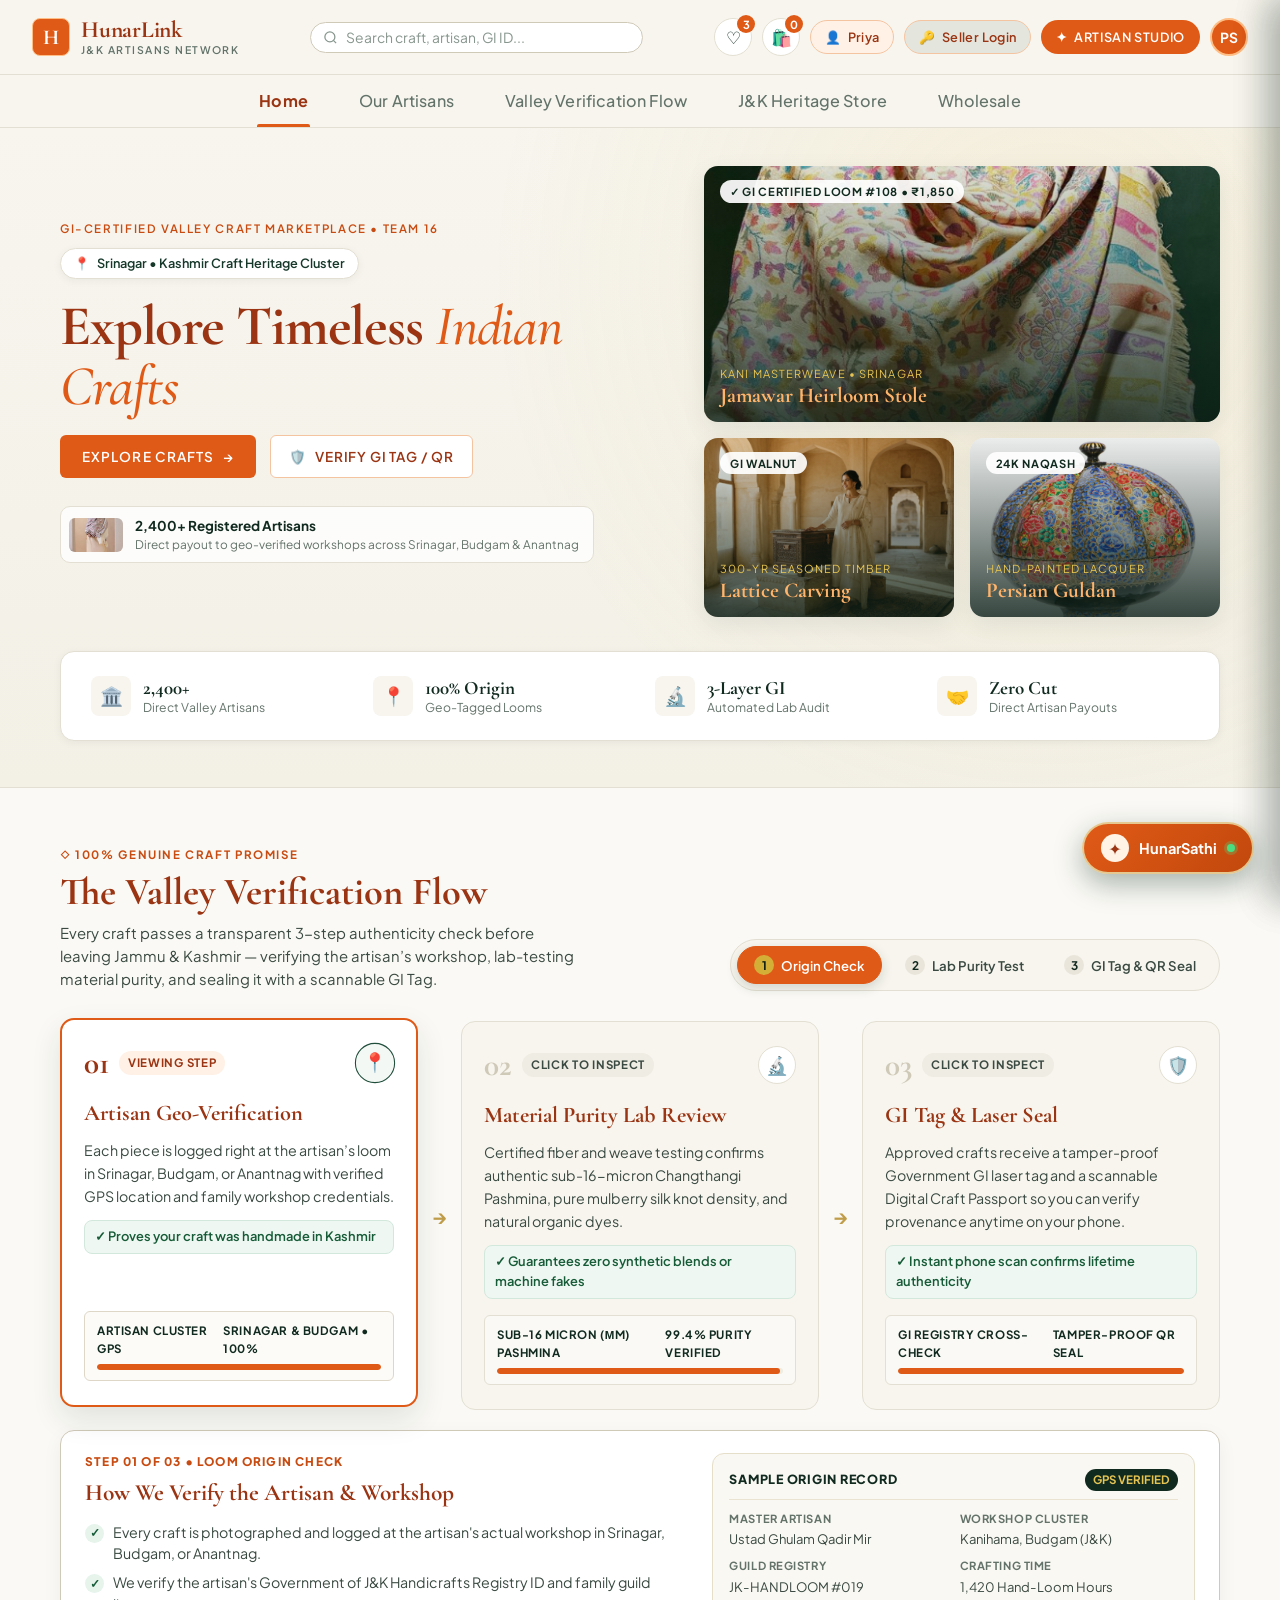
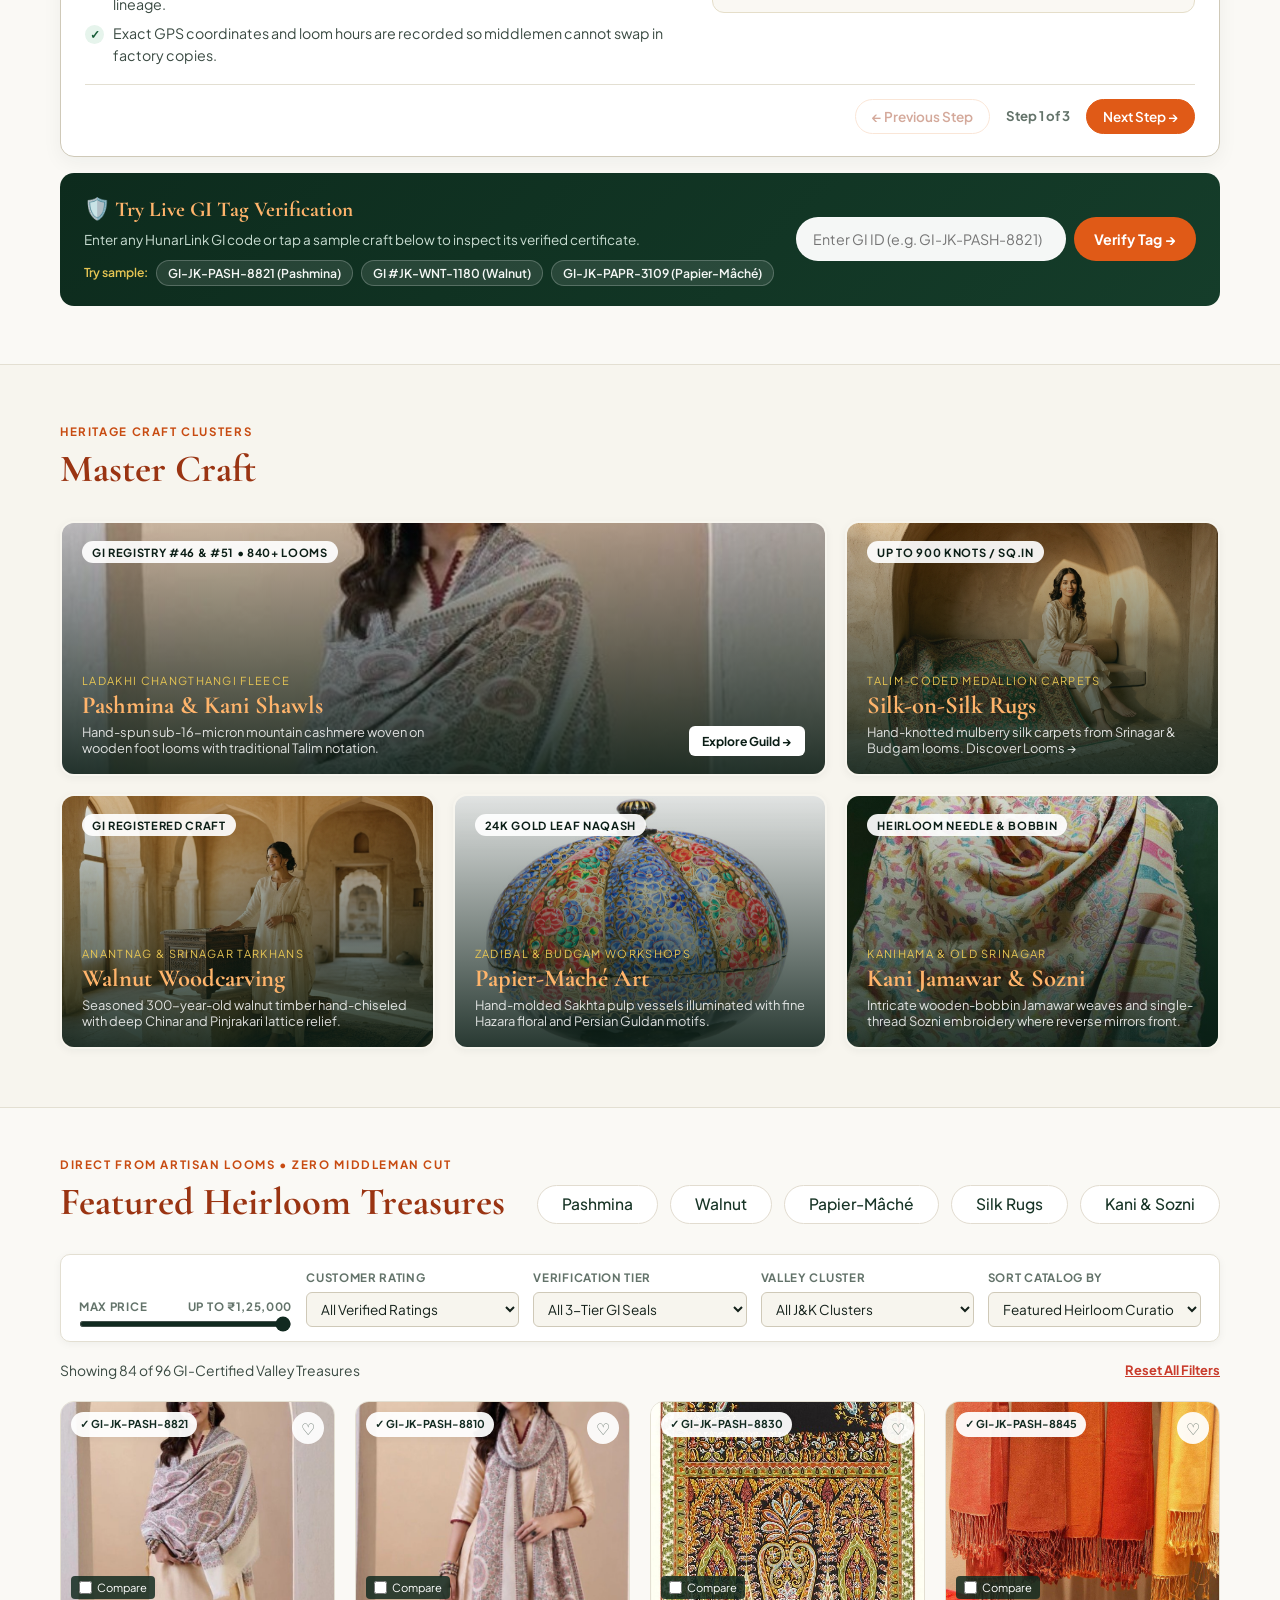
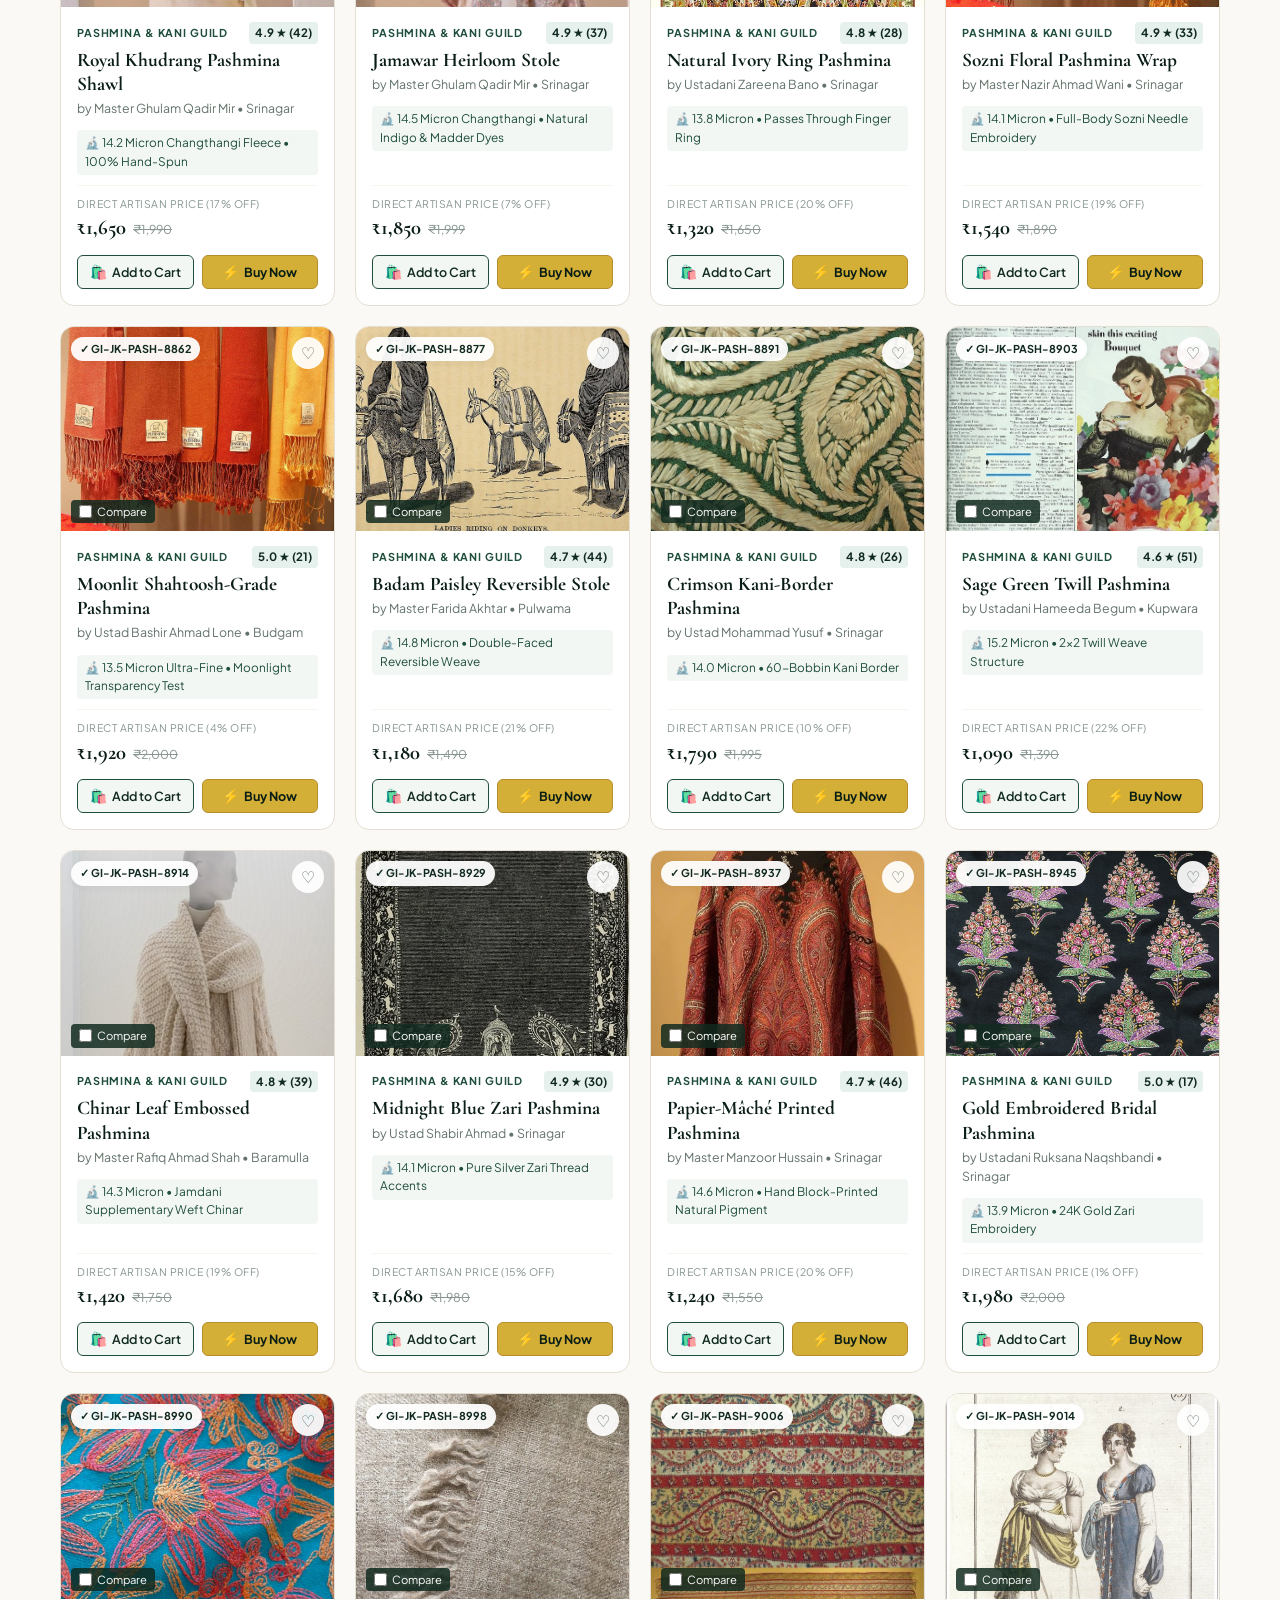
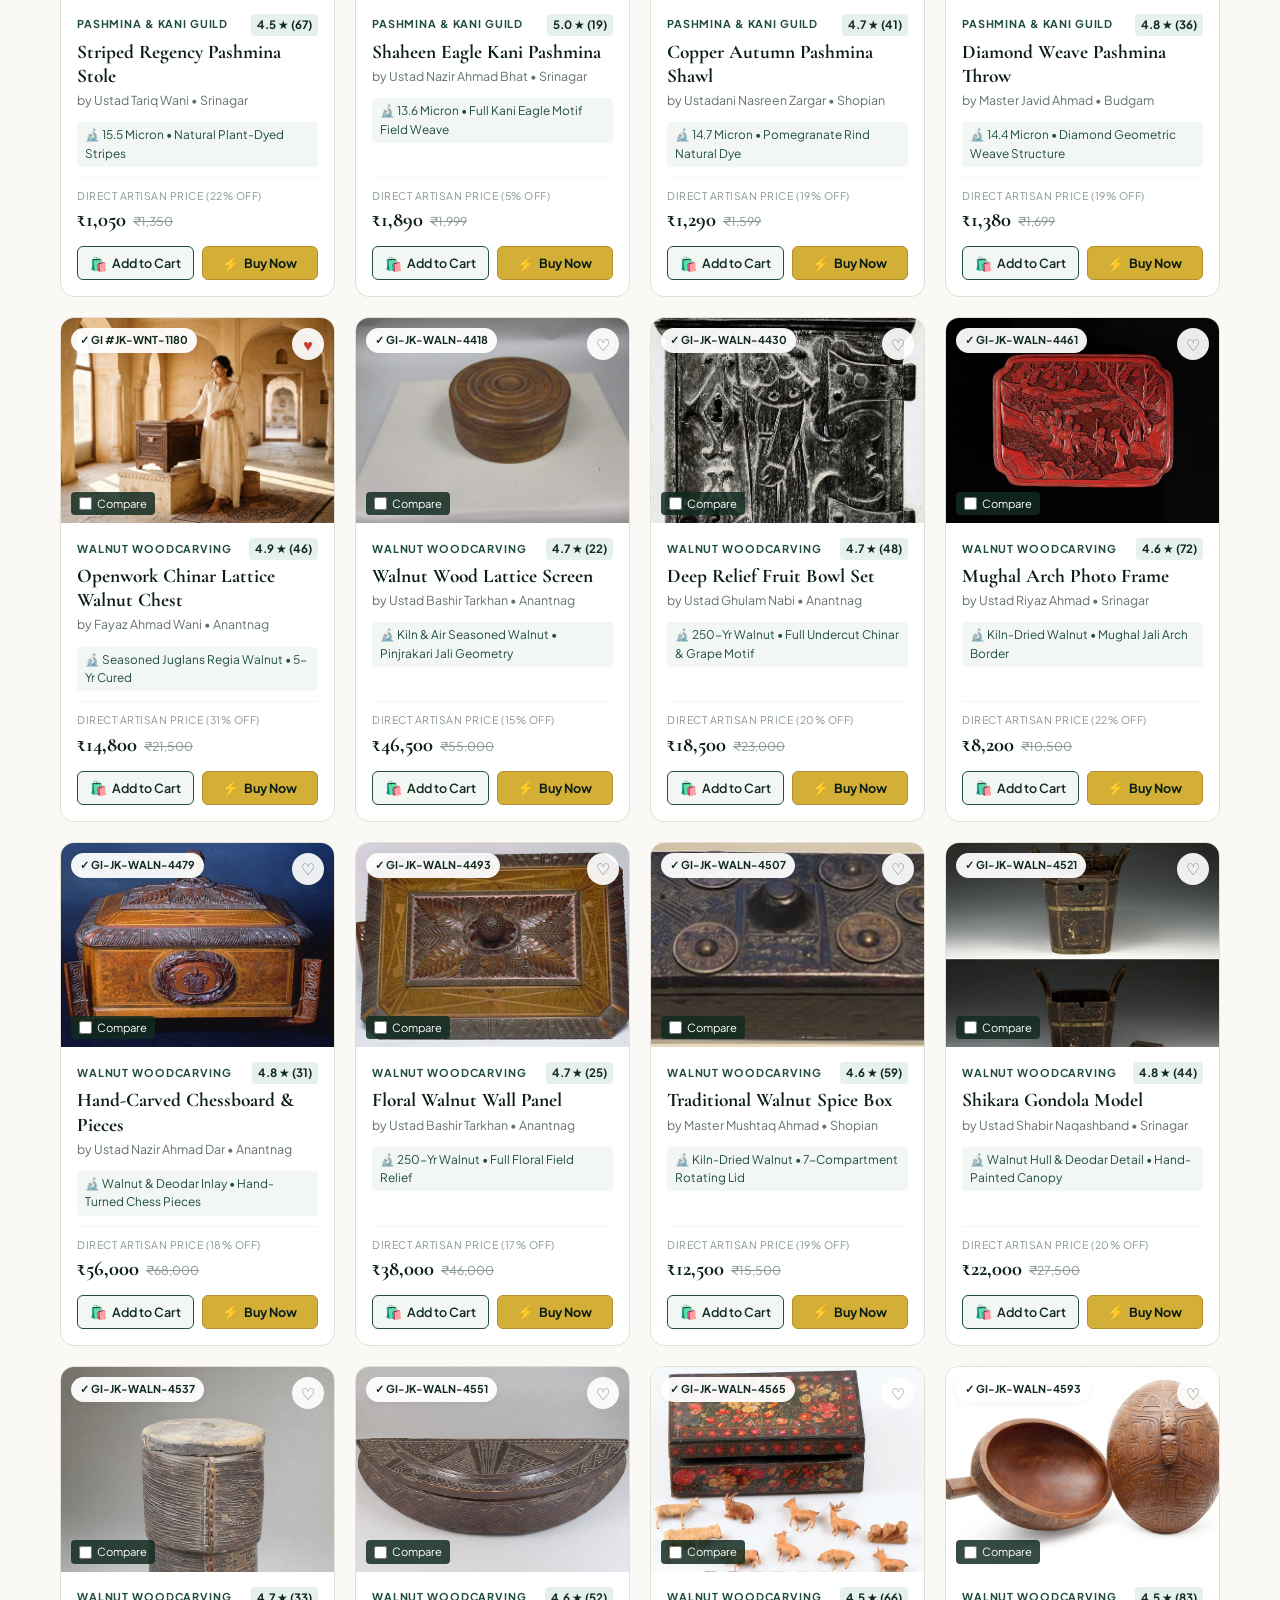
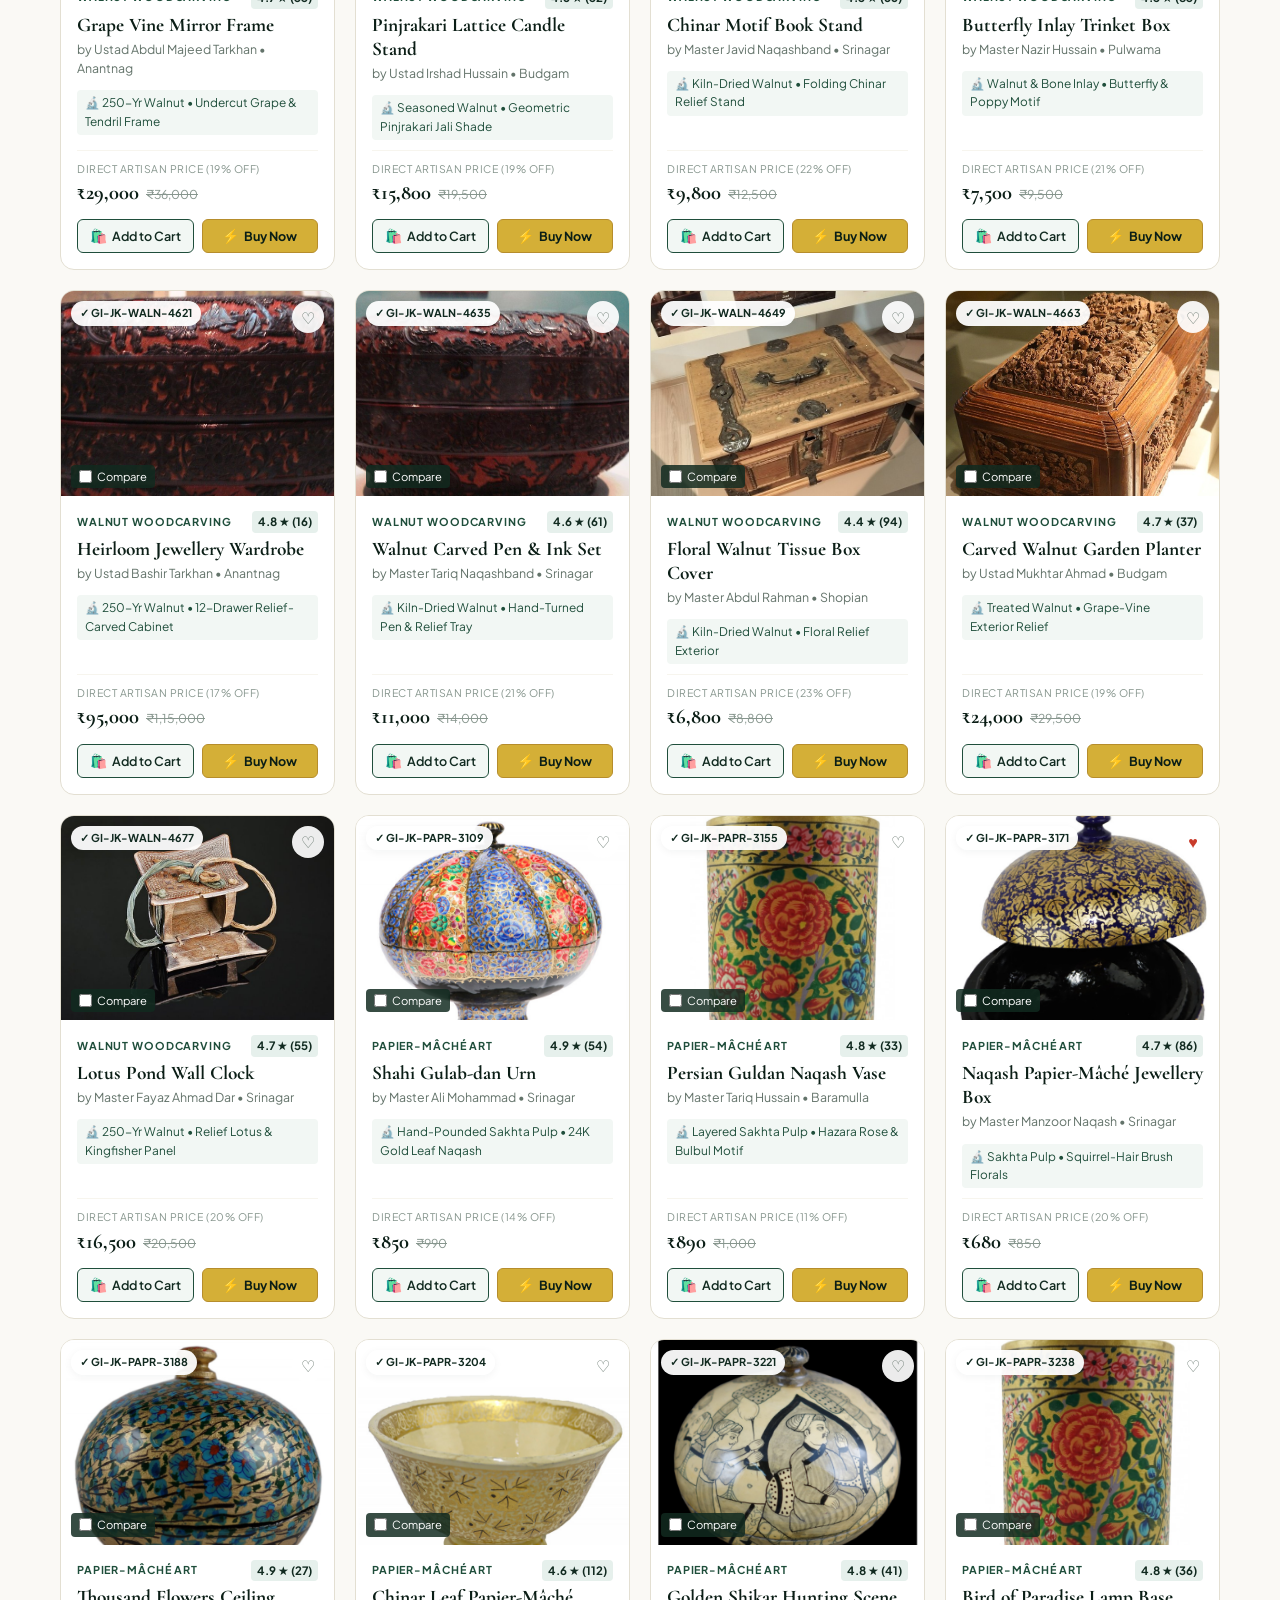
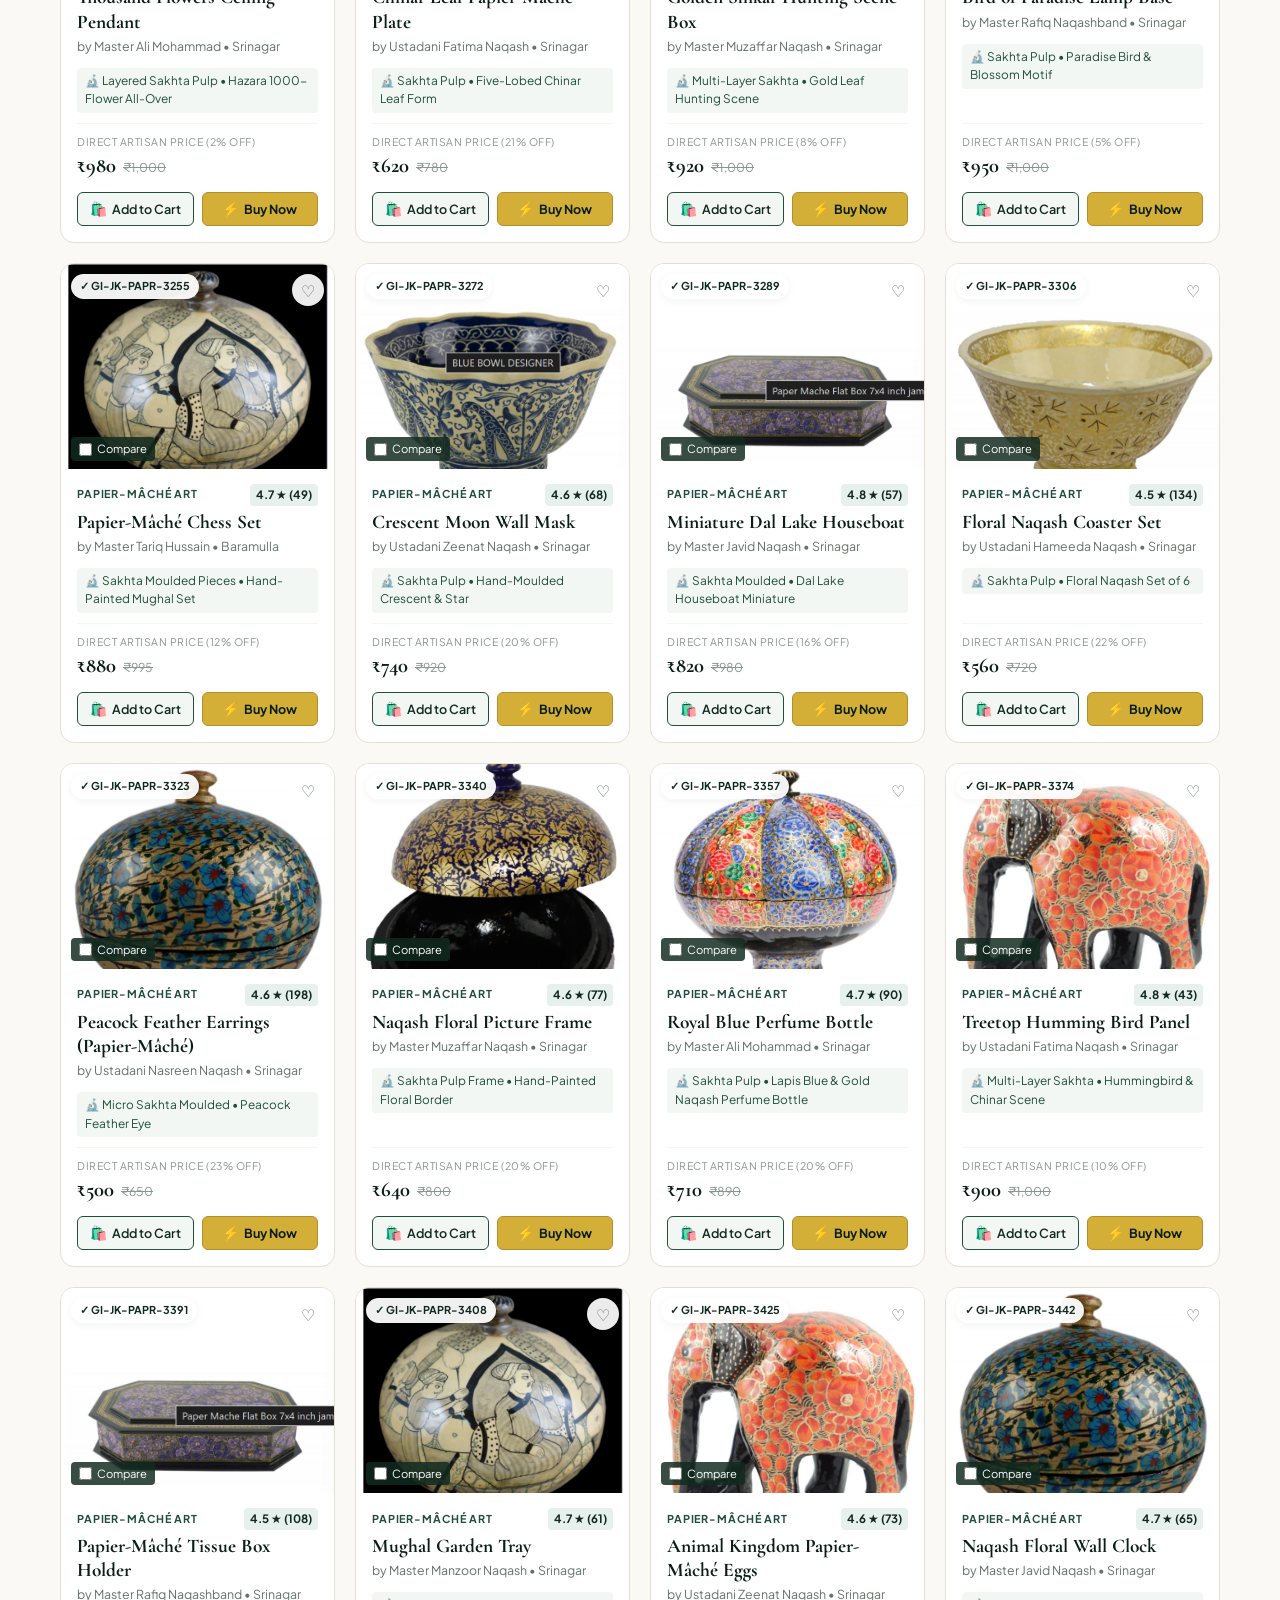
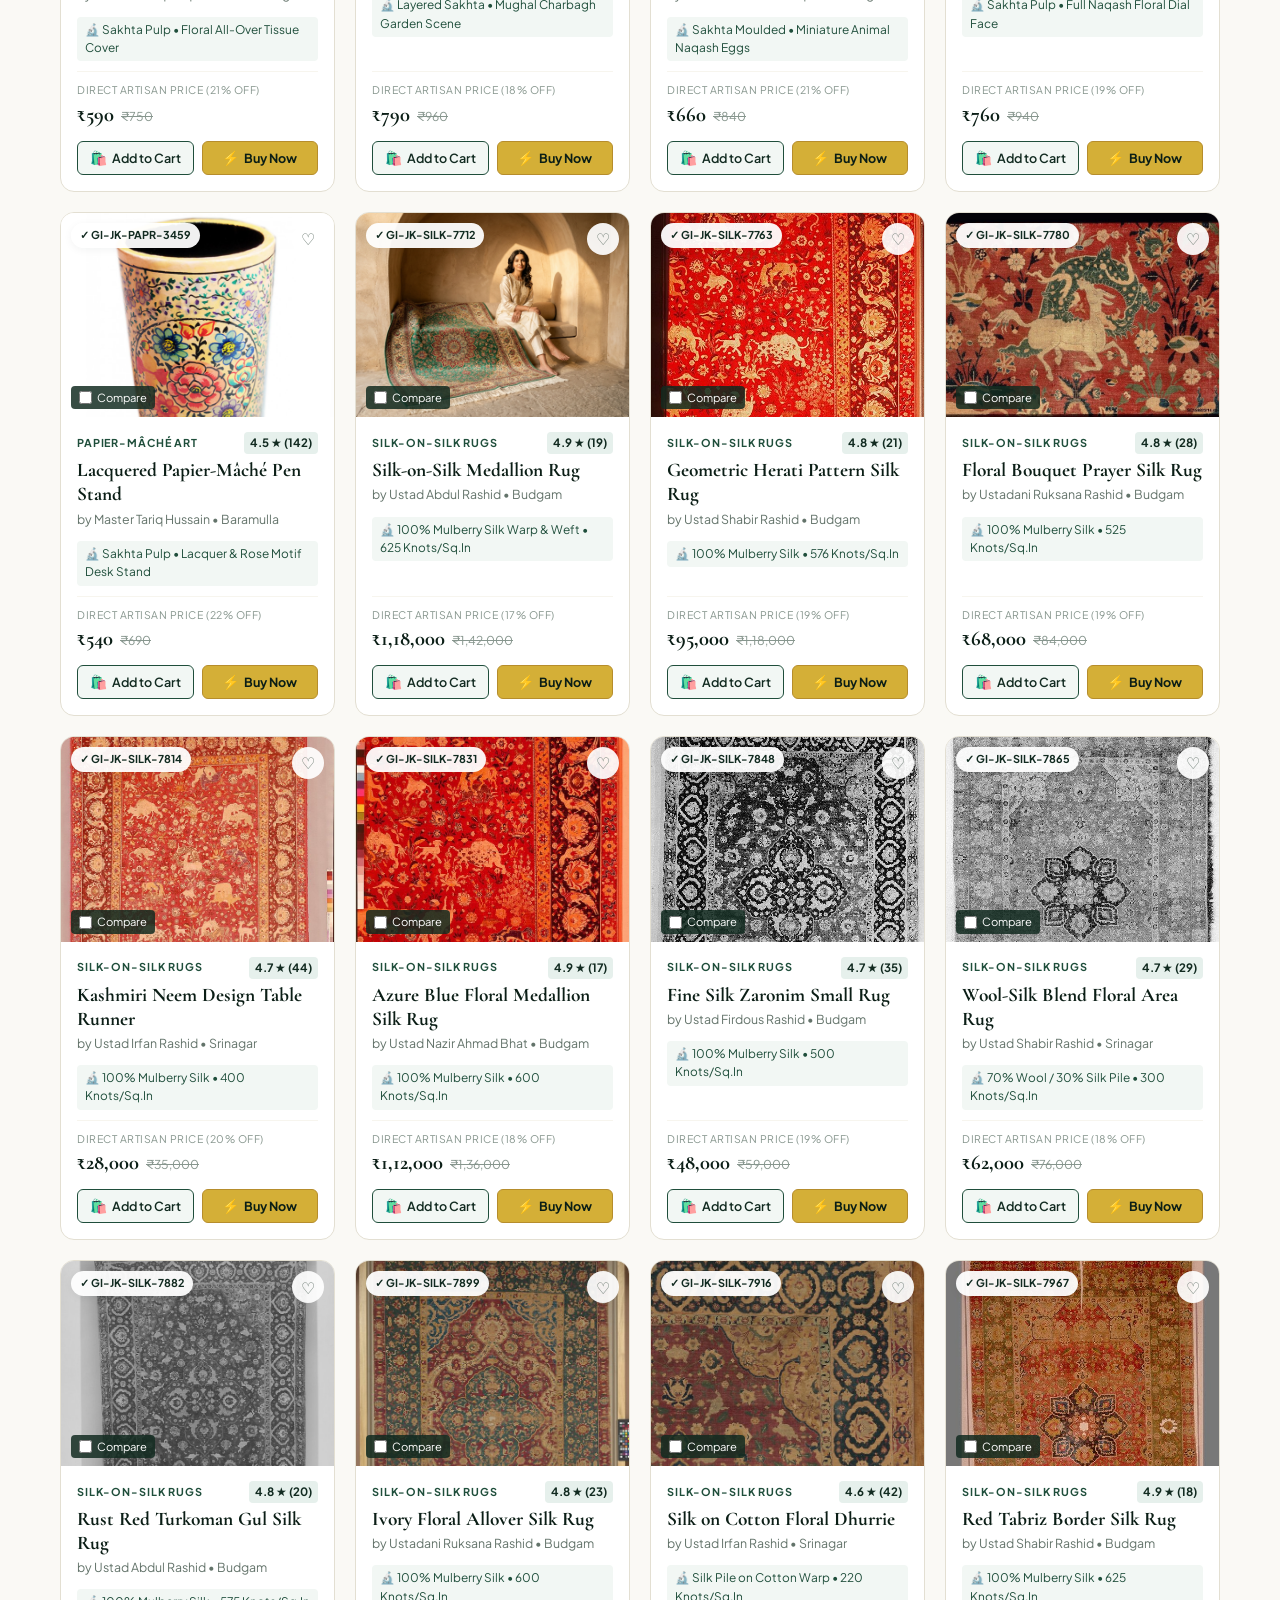
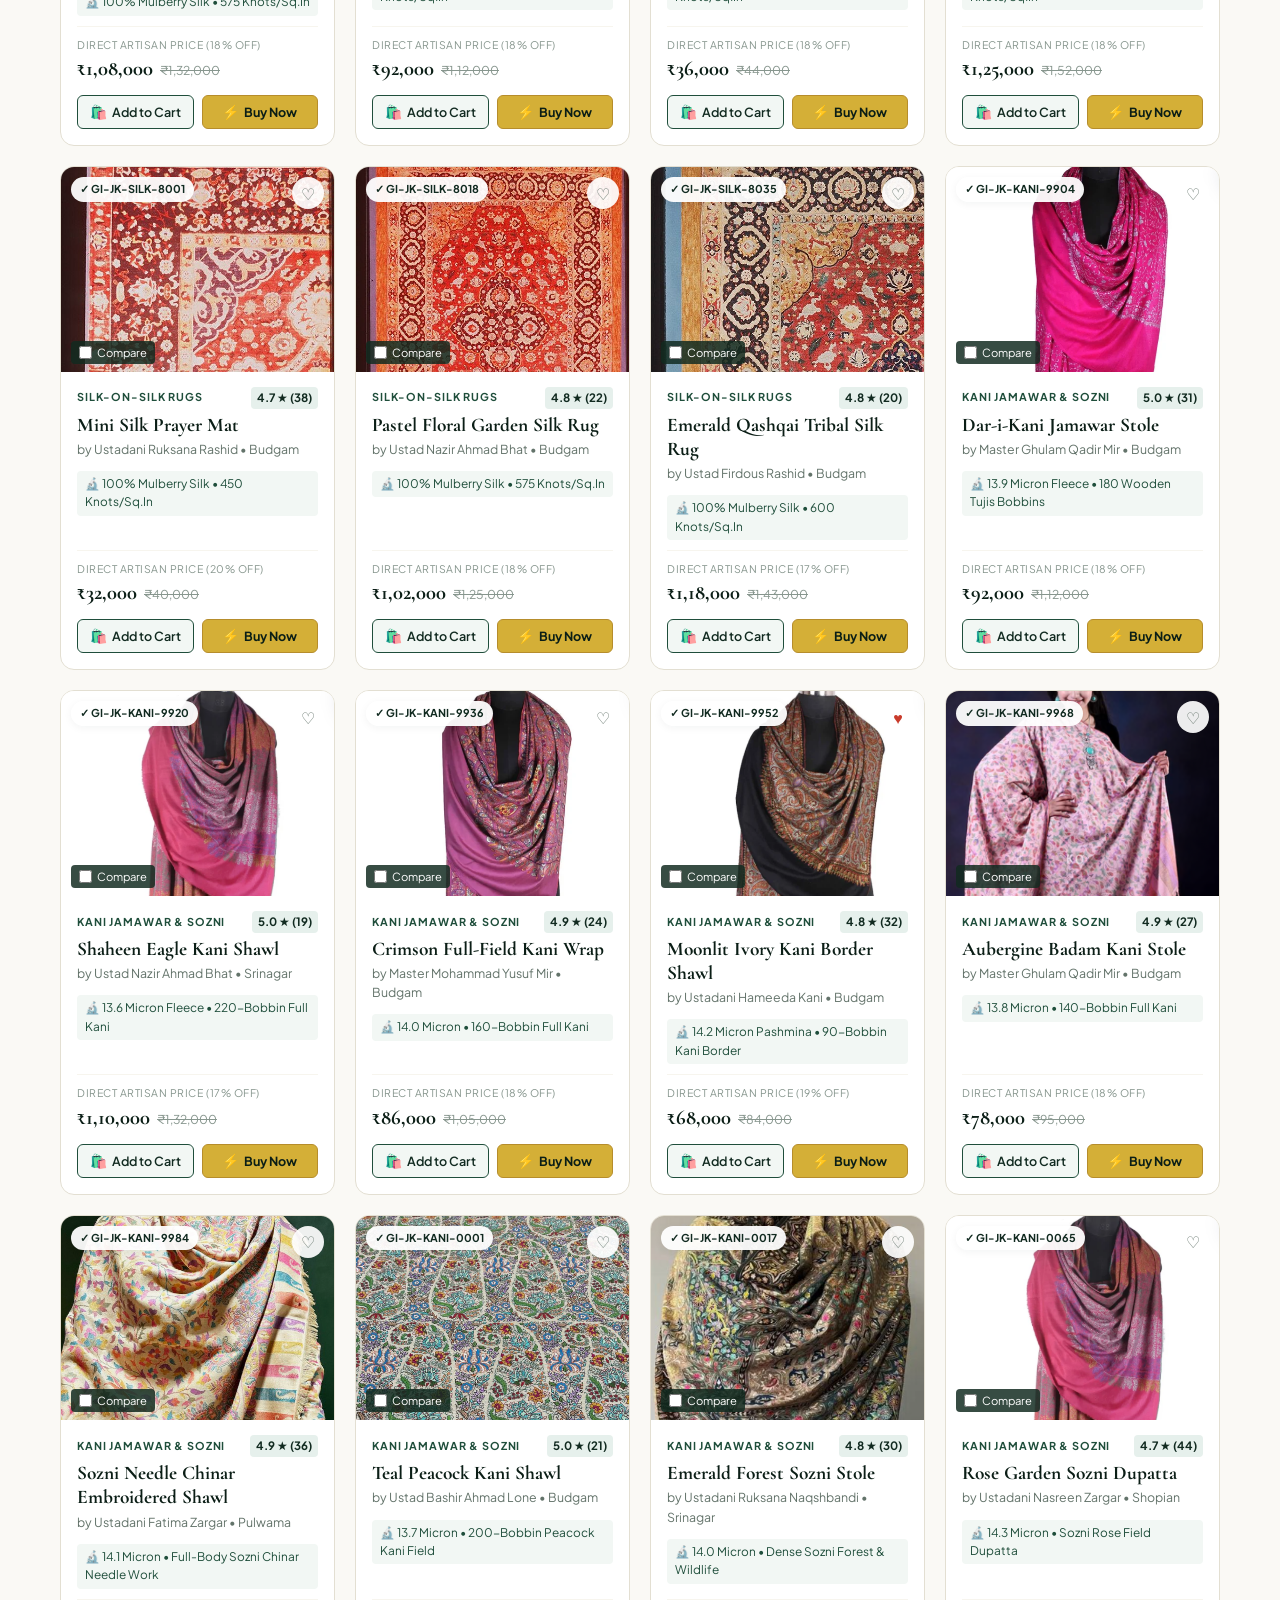
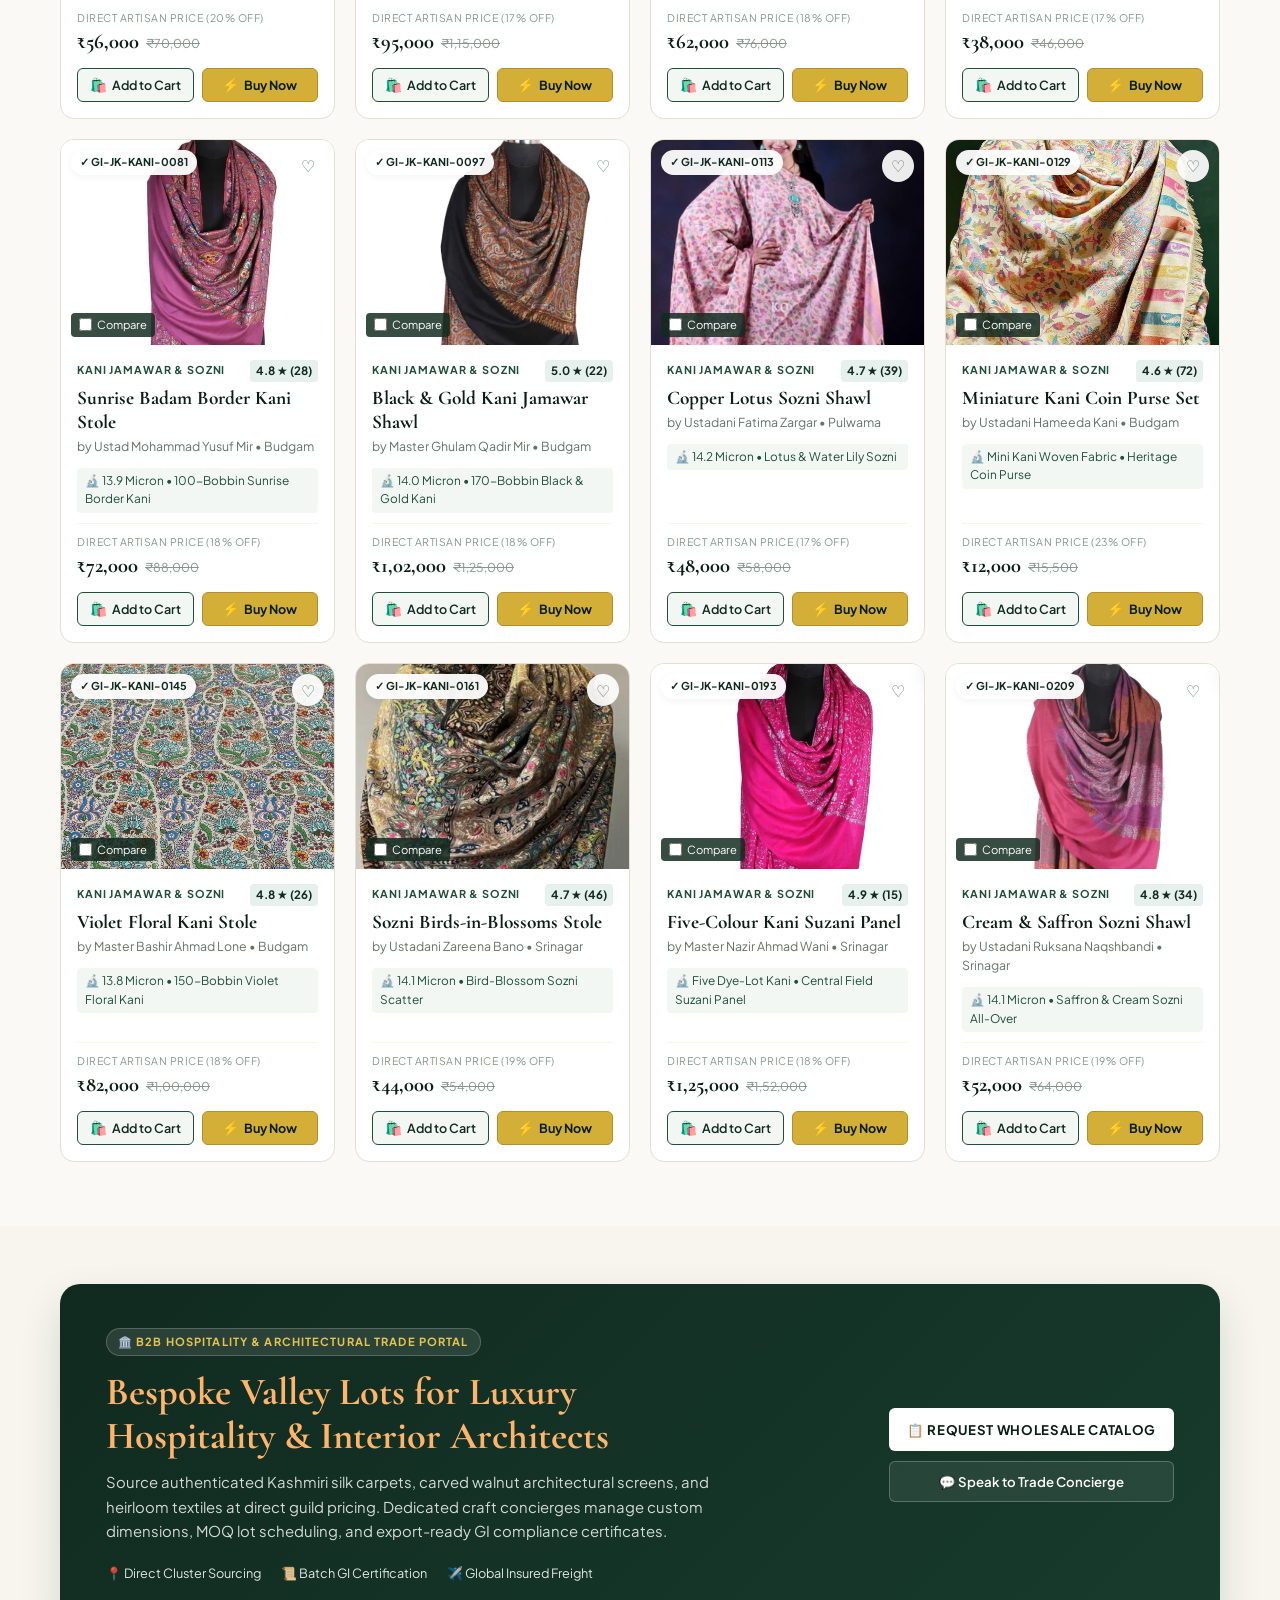
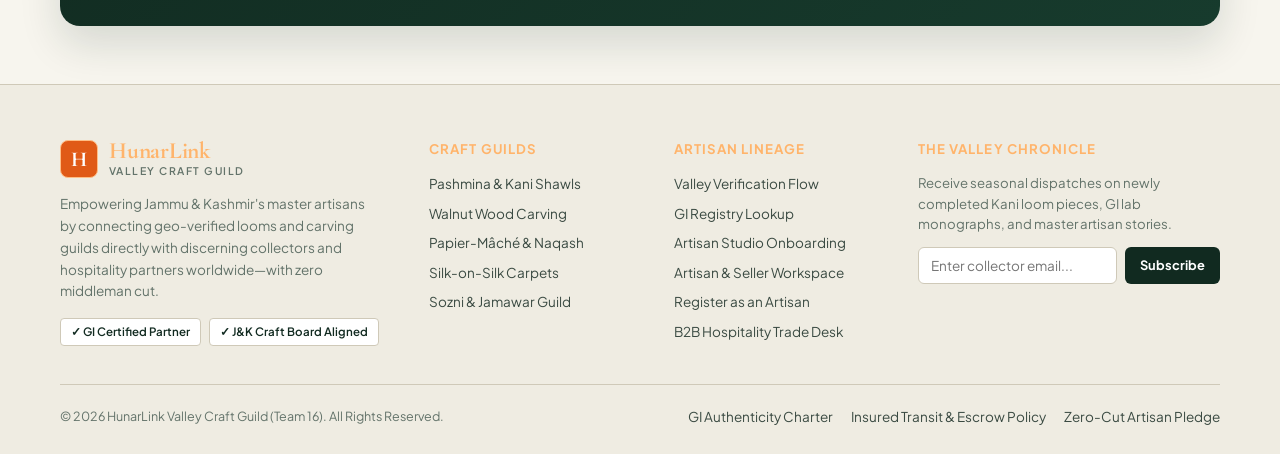
==== commit 721b2440: "Update marketplace and add user portal" ====
--- a/hunarlink_valley_craft_guild_gi_certified_kashmiri_handicrafts_marketplace.html
+++ b/hunarlink_valley_craft_guild_gi_certified_kashmiri_handicrafts_marketplace.html
@@ -97,6 +97,18 @@
               <div class="profile-menu-name">Priya Sharma</div>
               <div class="profile-menu-role">Verified Valley Collector • J&amp;K</div>
             </div>
+            <a href="user-portal/profile.html" class="profile-menu-item" style="text-decoration: none;">
+              <span>👤 My Profile (Customize)</span>
+              <span>→</span>
+            </a>
+            <a href="user-portal/orders.html" class="profile-menu-item" style="text-decoration: none;">
+              <span>📦 My Orders &amp; Live Tracking</span>
+              <span>→</span>
+            </a>
+            <a href="user-portal/login.html" class="profile-menu-item" style="text-decoration: none;">
+              <span>🔐 User Login / Switch Account</span>
+              <span>→</span>
+            </a>
             <a href="auth.html?mode=login&amp;role=artisan" class="profile-menu-item" style="text-decoration: none;">
               <span>🔨 Artisan &amp; Seller Portal</span>
               <span>→</span>
@@ -105,10 +117,6 @@
               <span>✨ Register as an Artisan</span>
               <span>→</span>
             </a>
-            <button type="button" class="profile-menu-item" onclick="openOrdersModal()">
-              <span>📦 My Orders &amp; Live Tracking</span>
-              <span>→</span>
-            </button>
             <button type="button" class="profile-menu-item" onclick="toggleDrawer('wishlist-drawer', true)">
               <span>♡ Saved Heirloom Wishlist</span>
               <span>→</span>
@@ -164,11 +172,7 @@
           <h1 class="hero-title">
             Explore Timeless <em>Indian Crafts</em>
           </h1>
-          <p class="hero-subtitle">
-            Discover authentic handmade treasures from the valleys of Jammu &amp; Kashmir the heart of India. Direct
-            from
-            generational master looms to your sanctuary.
-          </p>
+
           <div class="hero-cta-row">
             <button type="button" class="btn-primary-forest" id="hero-explore-btn"
               onclick="document.getElementById('marketplace-section').scrollIntoView({behavior:'smooth'})">
@@ -298,8 +302,8 @@
 
       <!-- Interactive 3-Step Flow Cards with Directional Arrows -->
       <div class="verification-flow-track">
-        <div class="verify-step-card highlighted" id="verify-card-1" role="button" tabindex="0"
-          aria-pressed="true" onclick="selectVerificationStep(1)"
+        <div class="verify-step-card highlighted" id="verify-card-1" role="button" tabindex="0" aria-pressed="true"
+          onclick="selectVerificationStep(1)"
           onkeydown="if(event.key==='Enter'||event.key===' '){event.preventDefault();selectVerificationStep(1);}">
           <div>
             <div class="verify-card-top">
@@ -329,8 +333,8 @@
 
         <div class="verify-flow-arrow" aria-hidden="true">→</div>
 
-        <div class="verify-step-card" id="verify-card-2" role="button" tabindex="0"
-          aria-pressed="false" onclick="selectVerificationStep(2)"
+        <div class="verify-step-card" id="verify-card-2" role="button" tabindex="0" aria-pressed="false"
+          onclick="selectVerificationStep(2)"
           onkeydown="if(event.key==='Enter'||event.key===' '){event.preventDefault();selectVerificationStep(2);}">
           <div>
             <div class="verify-card-top">
@@ -360,8 +364,8 @@
 
         <div class="verify-flow-arrow" aria-hidden="true">→</div>
 
-        <div class="verify-step-card" id="verify-card-3" role="button" tabindex="0"
-          aria-pressed="false" onclick="selectVerificationStep(3)"
+        <div class="verify-step-card" id="verify-card-3" role="button" tabindex="0" aria-pressed="false"
+          onclick="selectVerificationStep(3)"
           onkeydown="if(event.key==='Enter'||event.key===' '){event.preventDefault();selectVerificationStep(3);}">
           <div>
             <div class="verify-card-top">
@@ -412,12 +416,16 @@
       <div class="verify-quick-lookup">
         <div class="verify-quick-left">
           <div class="verify-quick-title">🛡️ Try Live GI Tag Verification</div>
-          <div class="verify-quick-sub">Enter any HunarLink GI code or tap a sample craft below to inspect its verified certificate.</div>
+          <div class="verify-quick-sub">Enter any HunarLink GI code or tap a sample craft below to inspect its verified
+            certificate.</div>
           <div class="verify-sample-chips">
             <span class="verify-sample-label">Try sample:</span>
-            <button type="button" class="verify-sample-chip" onclick="quickVerifyFromSection('GI-JK-PASH-8821')">GI-JK-PASH-8821 (Pashmina)</button>
-            <button type="button" class="verify-sample-chip" onclick="quickVerifyFromSection('GI #JK-WNT-1180')">GI #JK-WNT-1180 (Walnut)</button>
-            <button type="button" class="verify-sample-chip" onclick="quickVerifyFromSection('GI-JK-PAPR-3109')">GI-JK-PAPR-3109 (Papier-Mâché)</button>
+            <button type="button" class="verify-sample-chip"
+              onclick="quickVerifyFromSection('GI-JK-PASH-8821')">GI-JK-PASH-8821 (Pashmina)</button>
+            <button type="button" class="verify-sample-chip" onclick="quickVerifyFromSection('GI #JK-WNT-1180')">GI
+              #JK-WNT-1180 (Walnut)</button>
+            <button type="button" class="verify-sample-chip"
+              onclick="quickVerifyFromSection('GI-JK-PAPR-3109')">GI-JK-PAPR-3109 (Papier-Mâché)</button>
           </div>
         </div>
         <form class="verify-quick-form" onsubmit="event.preventDefault(); quickVerifyFromSection();">
@@ -547,7 +555,7 @@
             <span>Max Price</span>
             <span id="price-slider-val">Up to ₹1,25,000</span>
           </label>
-          <input type="range" id="price-range-slider" class="filter-range" min="1000" max="125000" step="500"
+          <input type="range" id="price-range-slider" class="filter-range" min="500" max="125000" step="500"
             value="125000">
         </div>
 
@@ -858,7 +866,7 @@
               <option value="1650">Pashmina &amp; Kani Gift Suites (Base ₹1,650)</option>
               <option value="118000">Silk-on-Silk Hospitality Carpets (Base ₹1,18,000)</option>
               <option value="46500">Walnut Wood Architectural Screens (Base ₹46,500)</option>
-              <option value="14800">Papier-Mâché Luxury Suite Urns (Base ₹14,800)</option>
+              <option value="850">Papier-Mâché Luxury Suite Urns (Base ₹850)</option>
             </select>
           </div>
           <div class="form-field">
--- a/hunarlink_valley_craft_guild_gi_certified_kashmiri_handicrafts_marketplace.css
+++ b/hunarlink_valley_craft_guild_gi_certified_kashmiri_handicrafts_marketplace.css
@@ -28,6 +28,15 @@
   --border-mid: #CFC9B8;
   --danger-600: #C93B2B;
   --success-600: #1B7A4E;
+  /* Warm Saffron Orange Buttons & Terracotta-Sienna Headings Theme */
+  --btn-orange: #E05A17;
+  --btn-orange-hover: #C2480C;
+  --btn-orange-dark: #9E3808;
+  --btn-orange-soft: #FFF1E6;
+  --btn-orange-border: #F4C4A1;
+  --heading-color: #9A3412;
+  --heading-accent: #C84B11;
+  --heading-on-dark: #FFB46B;
   --shadow-sm: 0 2px 8px rgba(17, 42, 32, 0.05);
   --shadow-md: 0 8px 24px rgba(17, 42, 32, 0.08);
   --shadow-lg: 0 18px 42px rgba(17, 42, 32, 0.14);
@@ -3163,3 +3172,137 @@
     max-height: none;
   }
 }
+
+/* ==========================================================================
+   Global Saffron Orange Buttons, Terracotta Headings & Portrait Framing
+   ========================================================================== */
+h1, h2, h3, h4,
+.brand-title,
+.hero-title,
+.section-title,
+.verify-step-title,
+.verify-detail-heading,
+.product-title,
+.drawer-title,
+.footer-col-title,
+.auth-welcome-title,
+.auth-guarantee-heading {
+  color: var(--heading-color);
+}
+
+.hero-title em {
+  color: var(--btn-orange);
+}
+
+.section-kicker,
+.hero-overline,
+.verify-detail-kicker {
+  color: var(--heading-accent);
+}
+
+.b2b-title,
+.verify-quick-title,
+.auth-headline,
+.auth-headline-accent,
+.site-footer .brand-title,
+.site-footer .footer-col-title,
+.guild-card-title,
+.bento-name {
+  color: var(--heading-on-dark);
+}
+
+/* Portrait-friendly framing so character faces stay centered nicely */
+.product-img-wrap img,
+.guild-bento-card img,
+.bento-card img {
+  object-position: center 20%;
+}
+
+/* Saffron Orange Buttons */
+.btn-primary-forest,
+.btn-artisan-studio,
+.btn-acquire,
+.btn-gold,
+.auth-submit-btn,
+.verify-quick-btn,
+.verify-nav-btn.primary,
+.verify-pill-badge.active,
+.cat-pill-btn.active,
+.badge-counter,
+.badge-counter.gold {
+  background-color: var(--btn-orange);
+  border-color: var(--btn-orange);
+  color: #FFFFFF;
+}
+
+.btn-primary-forest:hover,
+.btn-artisan-studio:hover,
+.btn-acquire:hover,
+.btn-gold:hover,
+.auth-submit-btn:hover,
+.verify-quick-btn:hover,
+.verify-nav-btn.primary:hover:not(:disabled),
+.cat-pill-btn:hover:not(.active) {
+  background-color: var(--btn-orange-hover);
+  border-color: var(--btn-orange-hover);
+  color: #FFFFFF;
+}
+
+.btn-outline-ivory,
+.verify-nav-btn,
+.btn-seller-login,
+.btn-user-login {
+  border-color: var(--btn-orange-border);
+  color: var(--heading-color);
+}
+
+.btn-outline-ivory:hover,
+.verify-nav-btn:hover:not(:disabled),
+.btn-seller-login:hover,
+.btn-user-login:hover {
+  background-color: var(--btn-orange);
+  border-color: var(--btn-orange);
+  color: #FFFFFF;
+}
+
+.btn-user-login.logged-in {
+  background-color: var(--btn-orange-soft);
+  color: var(--heading-color);
+  border-color: var(--btn-orange-border);
+}
+
+.snav-item.active {
+  color: var(--heading-color);
+}
+
+.snav-item.active::after,
+.verify-meter-fill,
+.verify-meter-fill.gold {
+  background-color: var(--btn-orange);
+}
+
+.verify-step-card.highlighted {
+  border-color: var(--btn-orange);
+}
+
+.verify-step-card.highlighted .verify-step-num,
+.verify-step-card.highlighted .verify-step-tag {
+  color: var(--heading-color);
+}
+
+.verify-step-card.highlighted .verify-step-tag {
+  background-color: var(--btn-orange-soft);
+}
+
+.verify-sample-chip:hover {
+  background-color: var(--btn-orange);
+  border-color: var(--btn-orange);
+  color: #FFFFFF;
+}
+
+.brand-emblem,
+.profile-avatar-btn {
+  background-color: var(--btn-orange);
+  color: #FFFFFF;
+  border-color: #FFBE86;
+}
--- a/hunarsathi-chatbot/widget.css
+++ b/hunarsathi-chatbot/widget.css
@@ -525,3 +525,45 @@
     bottom: 72px;
   }
 }
+
+/* Saffron Orange Buttons & Warm Terracotta-Gold Heading Overrides */
+.hs-bot-name {
+  color: #FFB46B;
+}
+
+.hs-launcher-inner {
+  background: linear-gradient(135deg, #E05A17 0%, #C2480C 100%);
+  color: #FFFFFF;
+}
+
+.hunarsathi-launcher-avatar {
+  background: #FFF3E6;
+  color: #9A3412;
+}
+
+.hs-send-btn,
+.hs-send-inner {
+  background: #E05A17;
+  color: #FFFFFF;
+}
+
+.hs-send-btn:hover:not(:disabled) .hs-send-inner {
+  background: #C2480C;
+}
+
+.hs-msg.user {
+  background: #E05A17;
+  color: #FFFFFF;
+}
+
+.hs-chip {
+  border-color: #F4C4A1;
+  color: #9A3412;
+}
+
+.hs-chip:hover {
+  background:
+    linear-gradient(#E05A17, #E05A17) padding-box,
+    var(--hs-gemini-conic) border-box;
+  color: #FFFFFF;
+}
